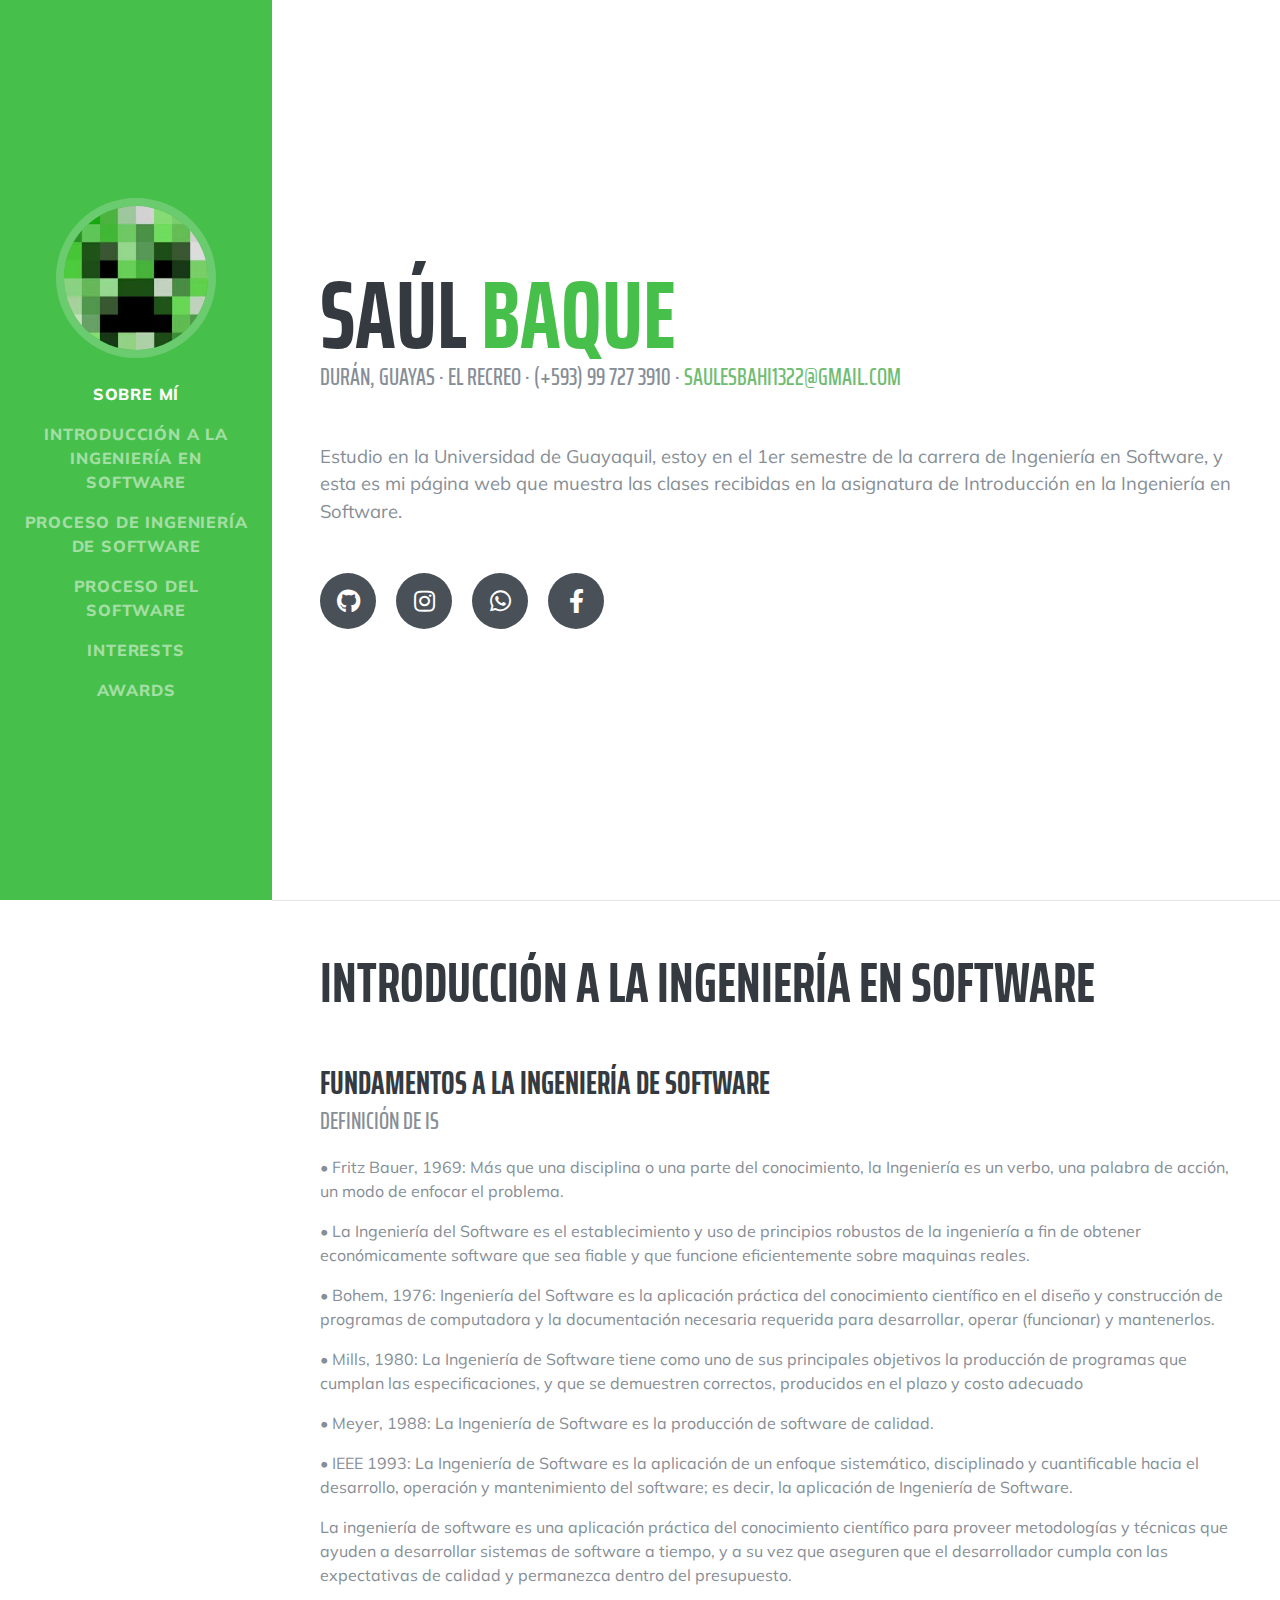
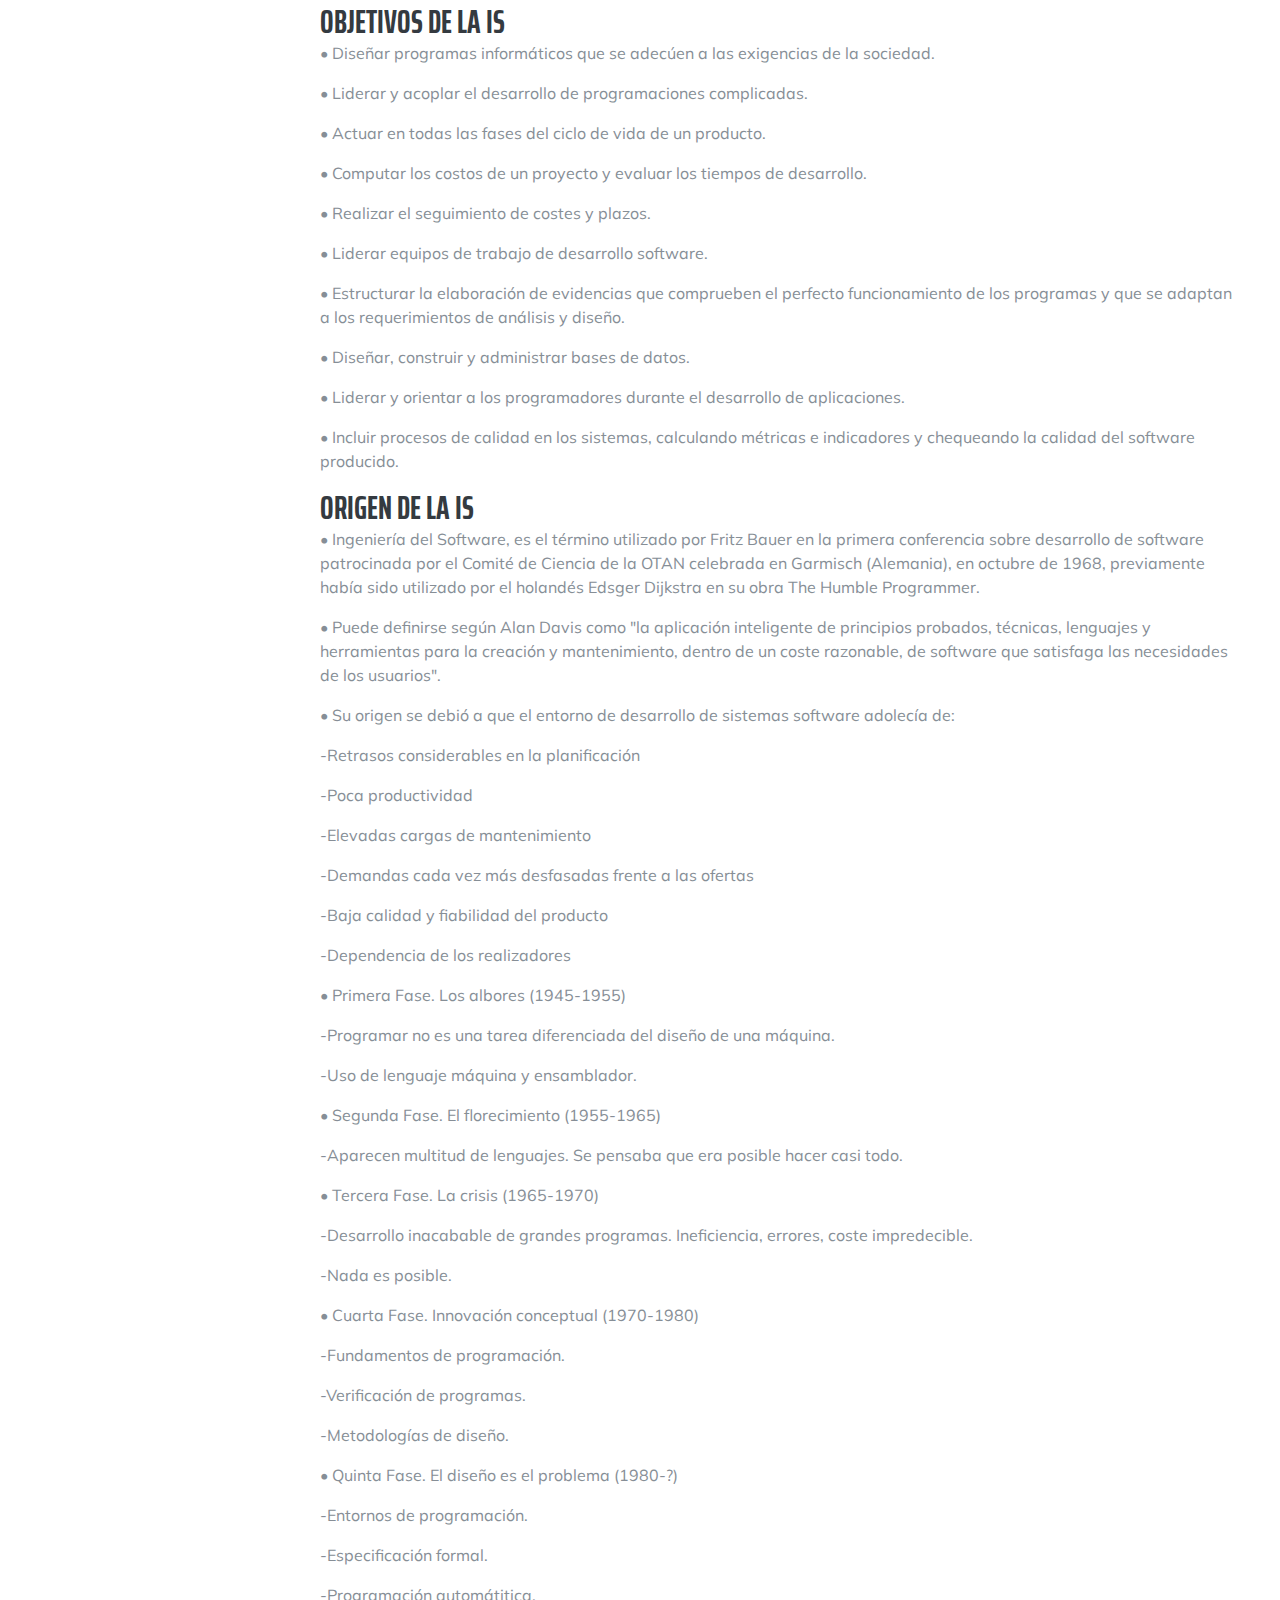
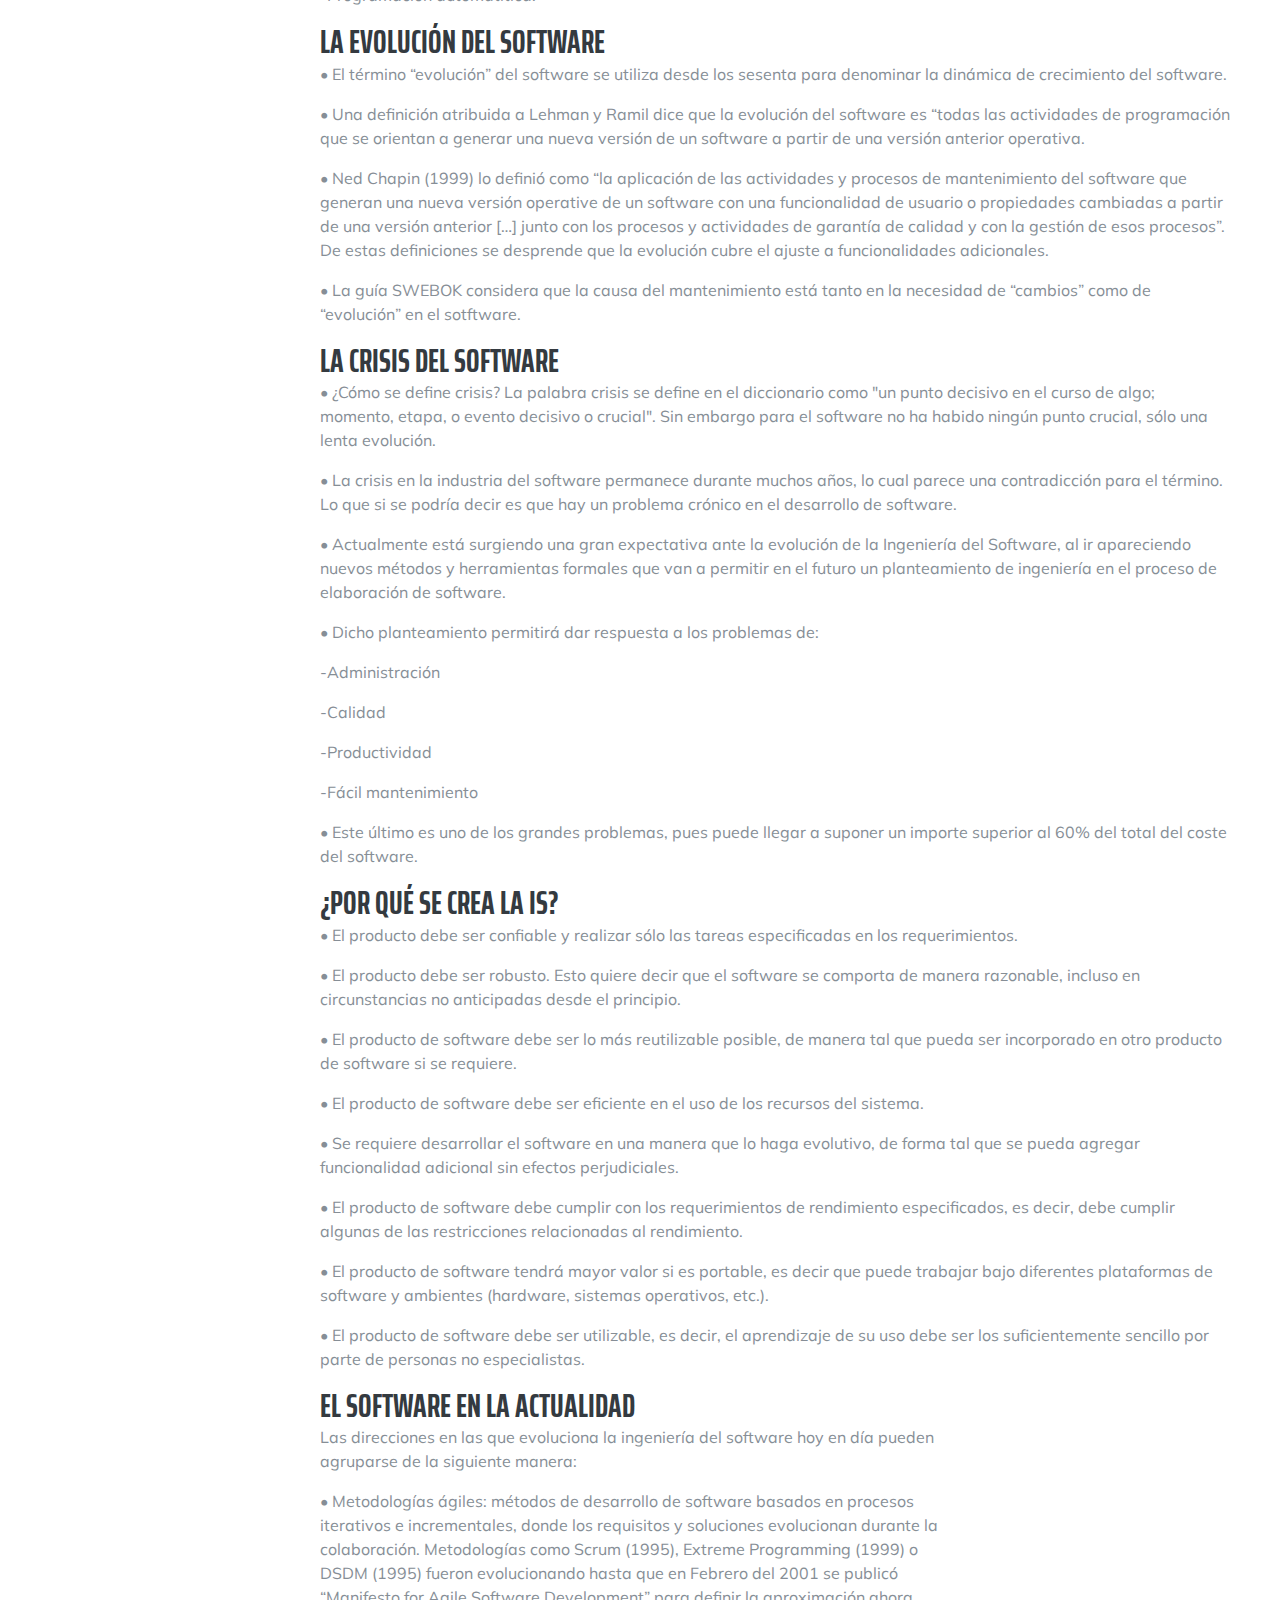
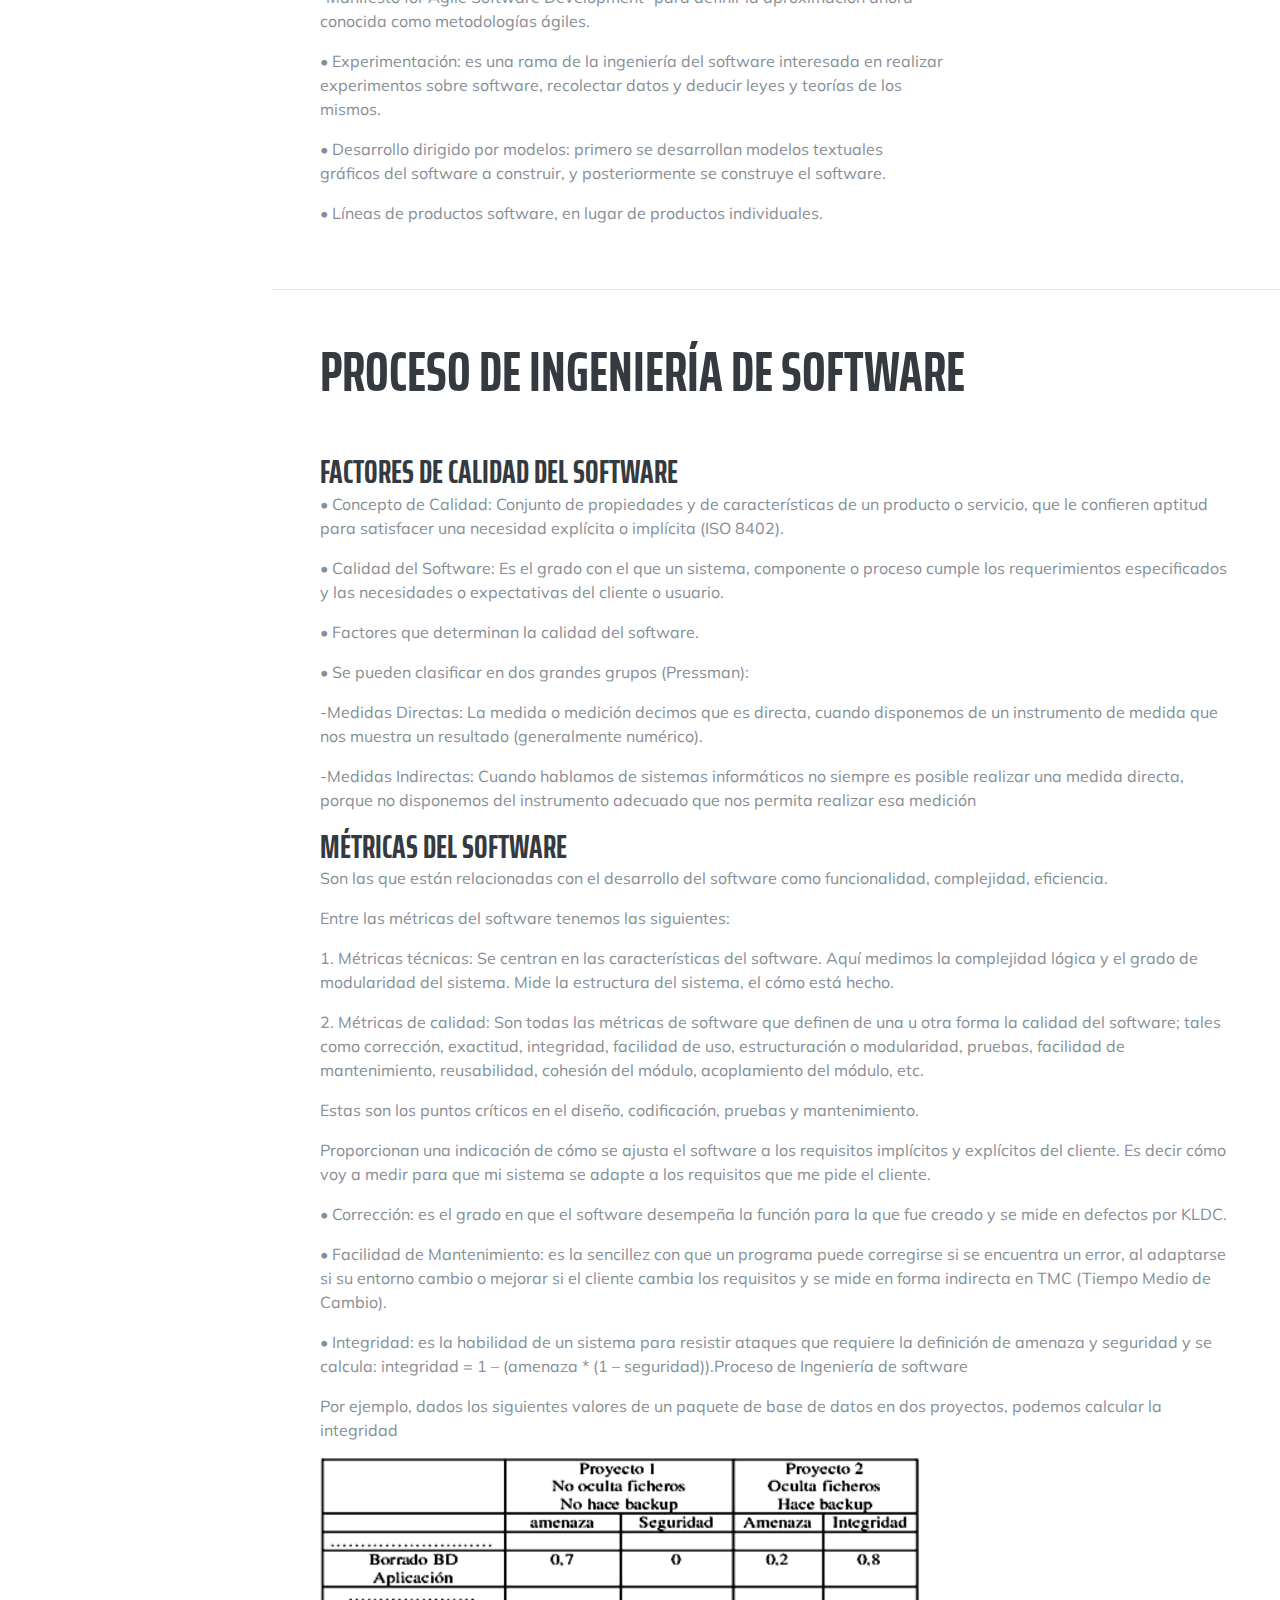
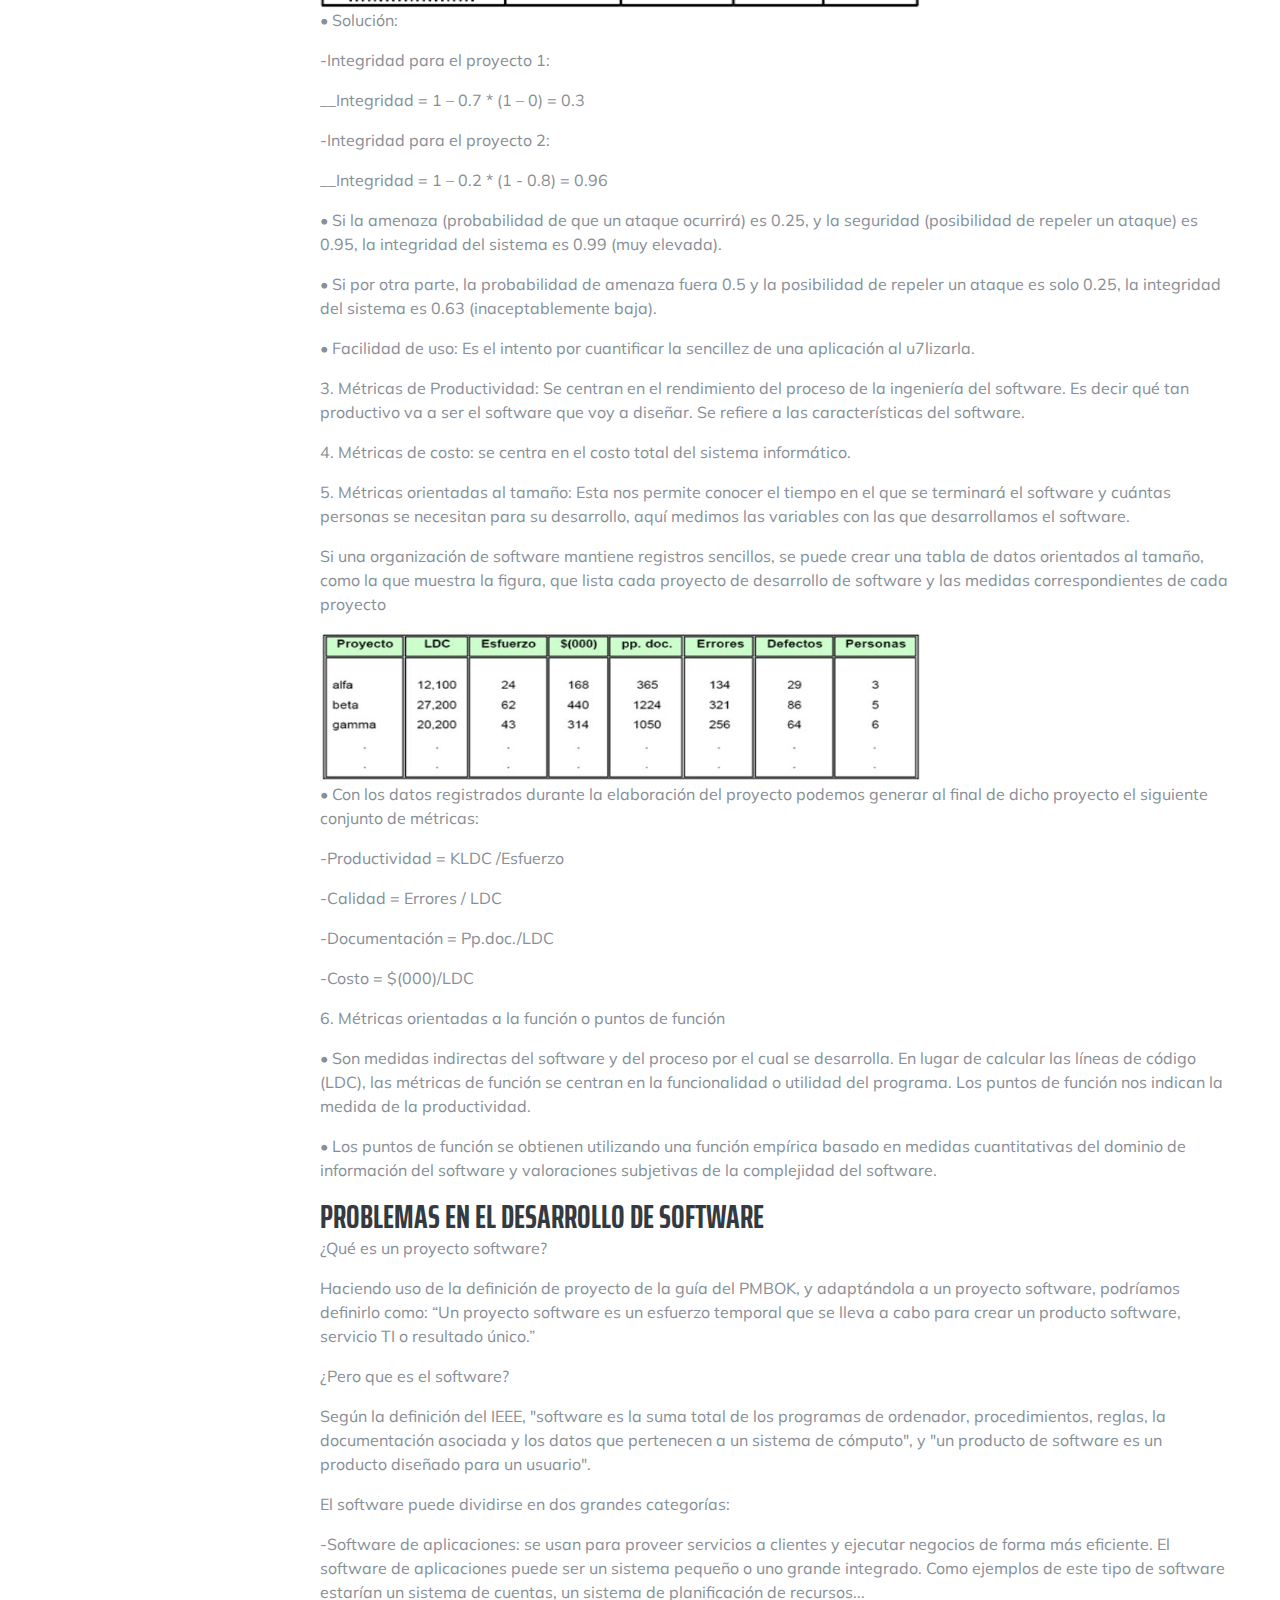
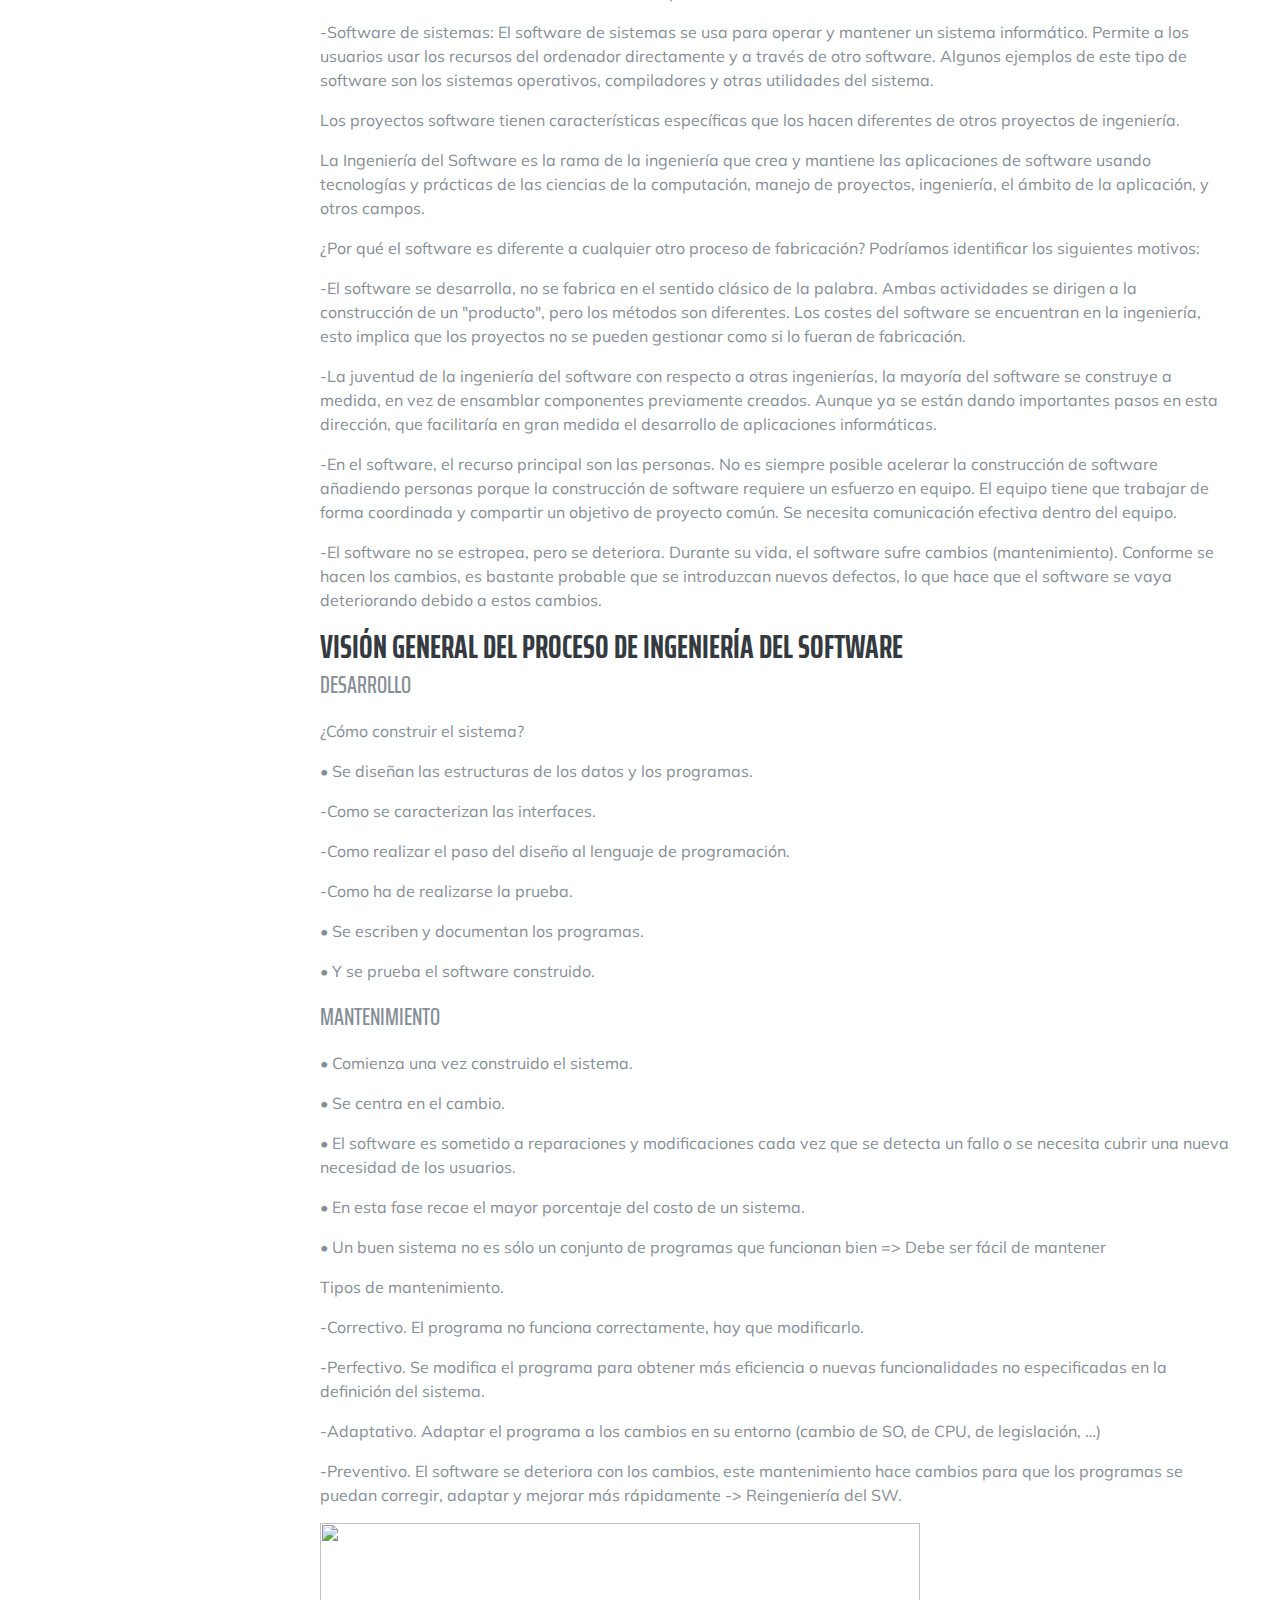
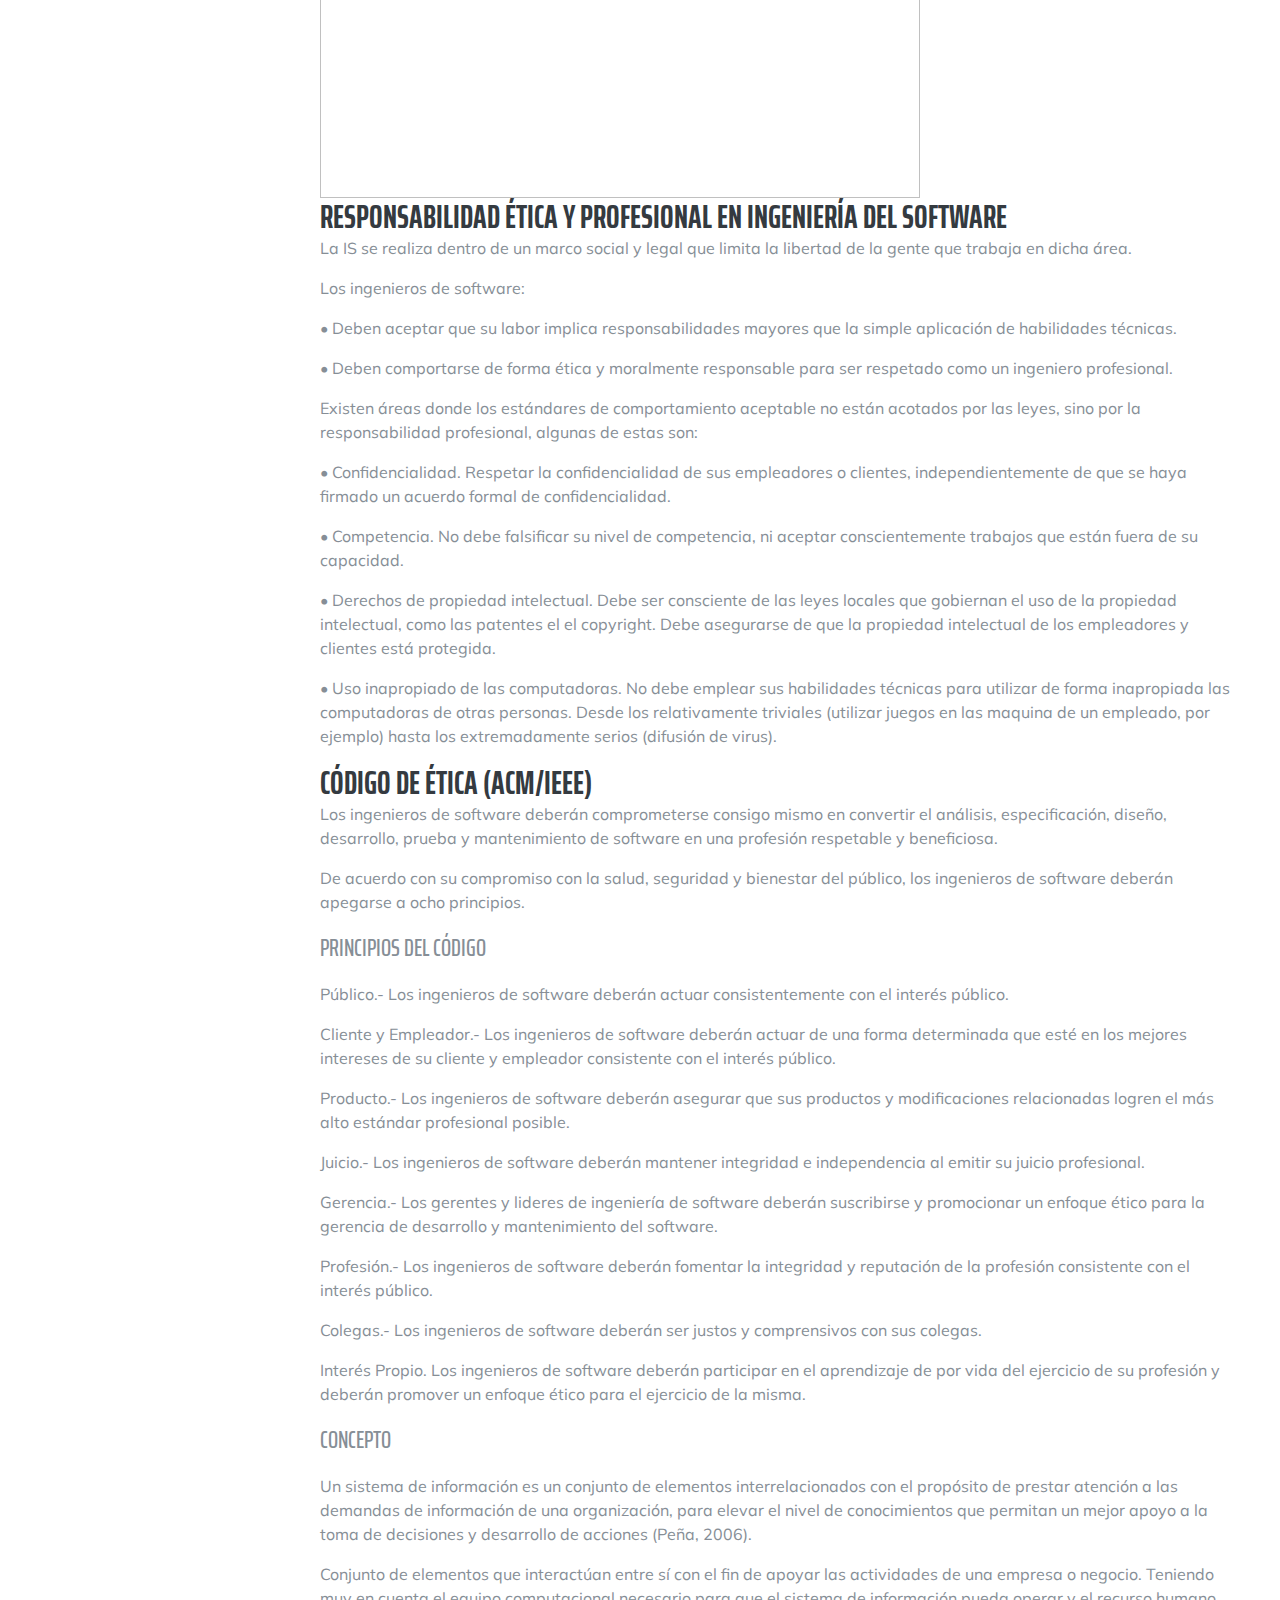
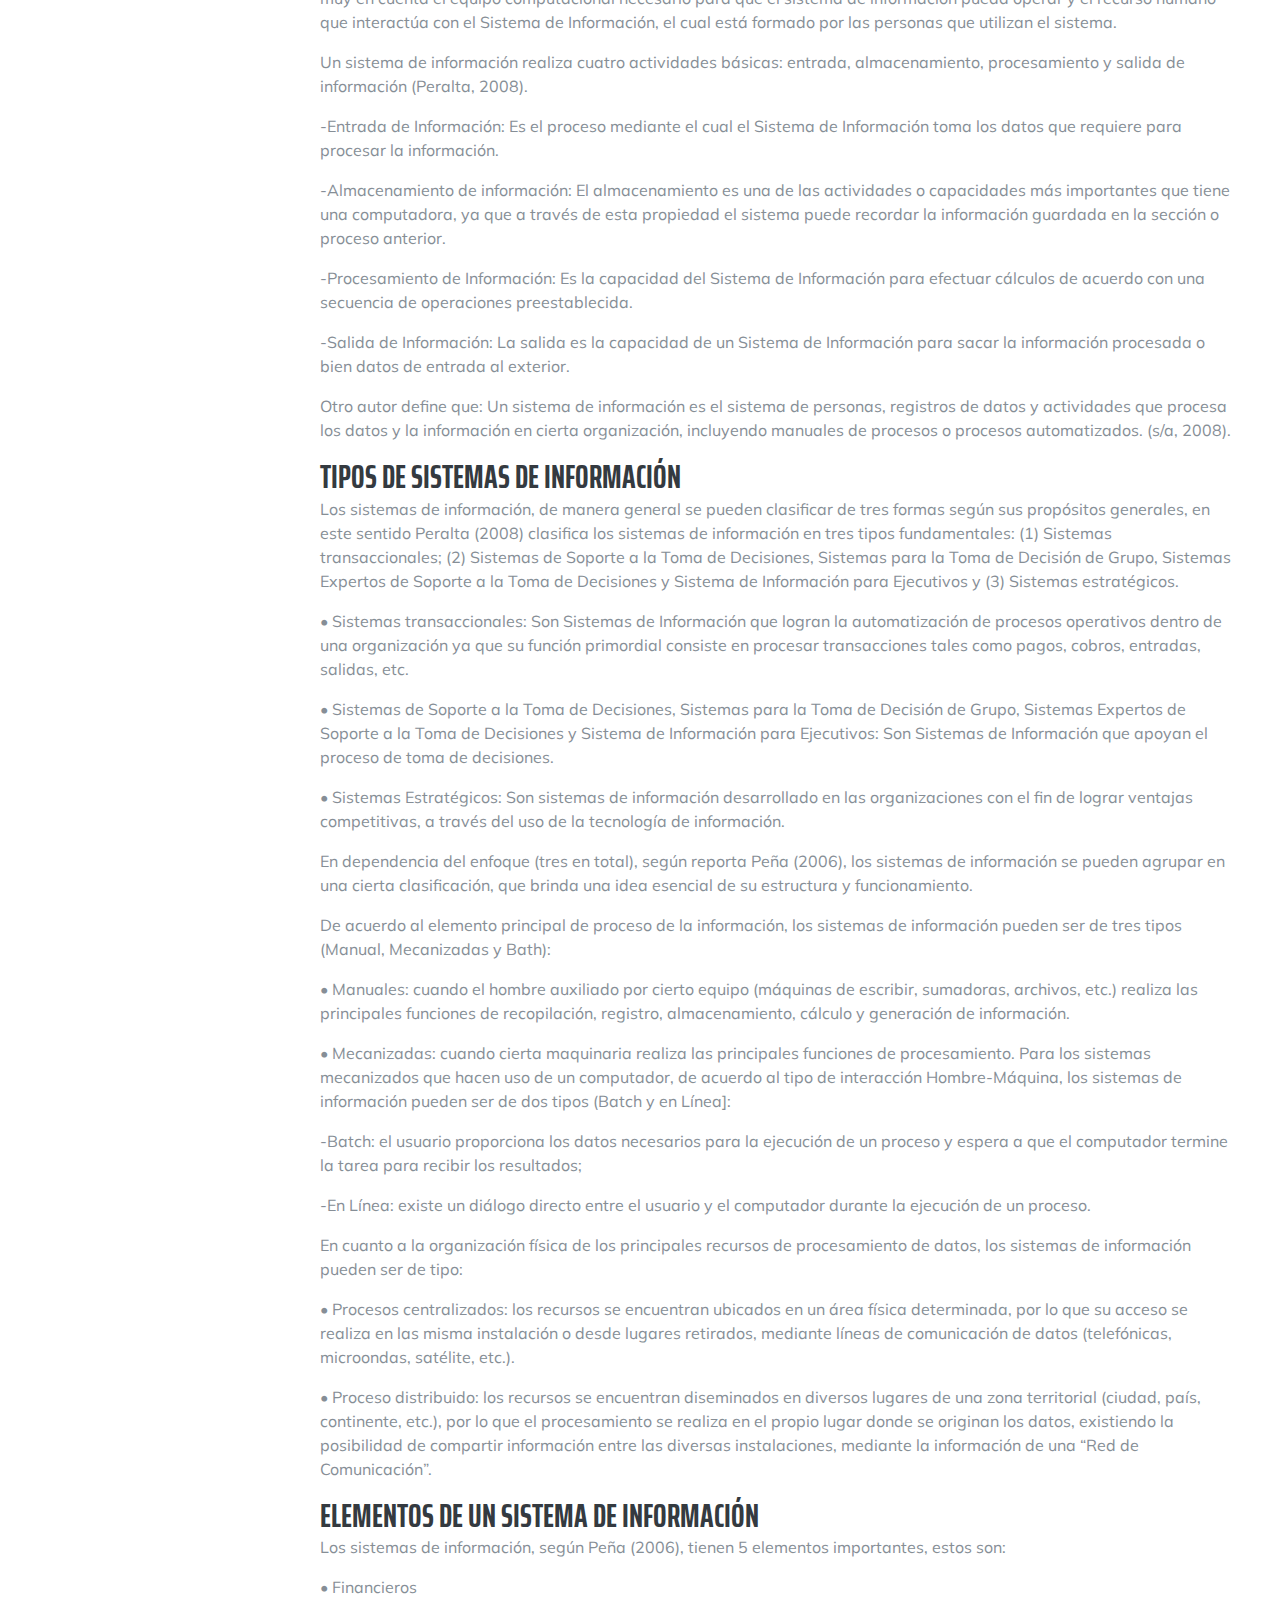
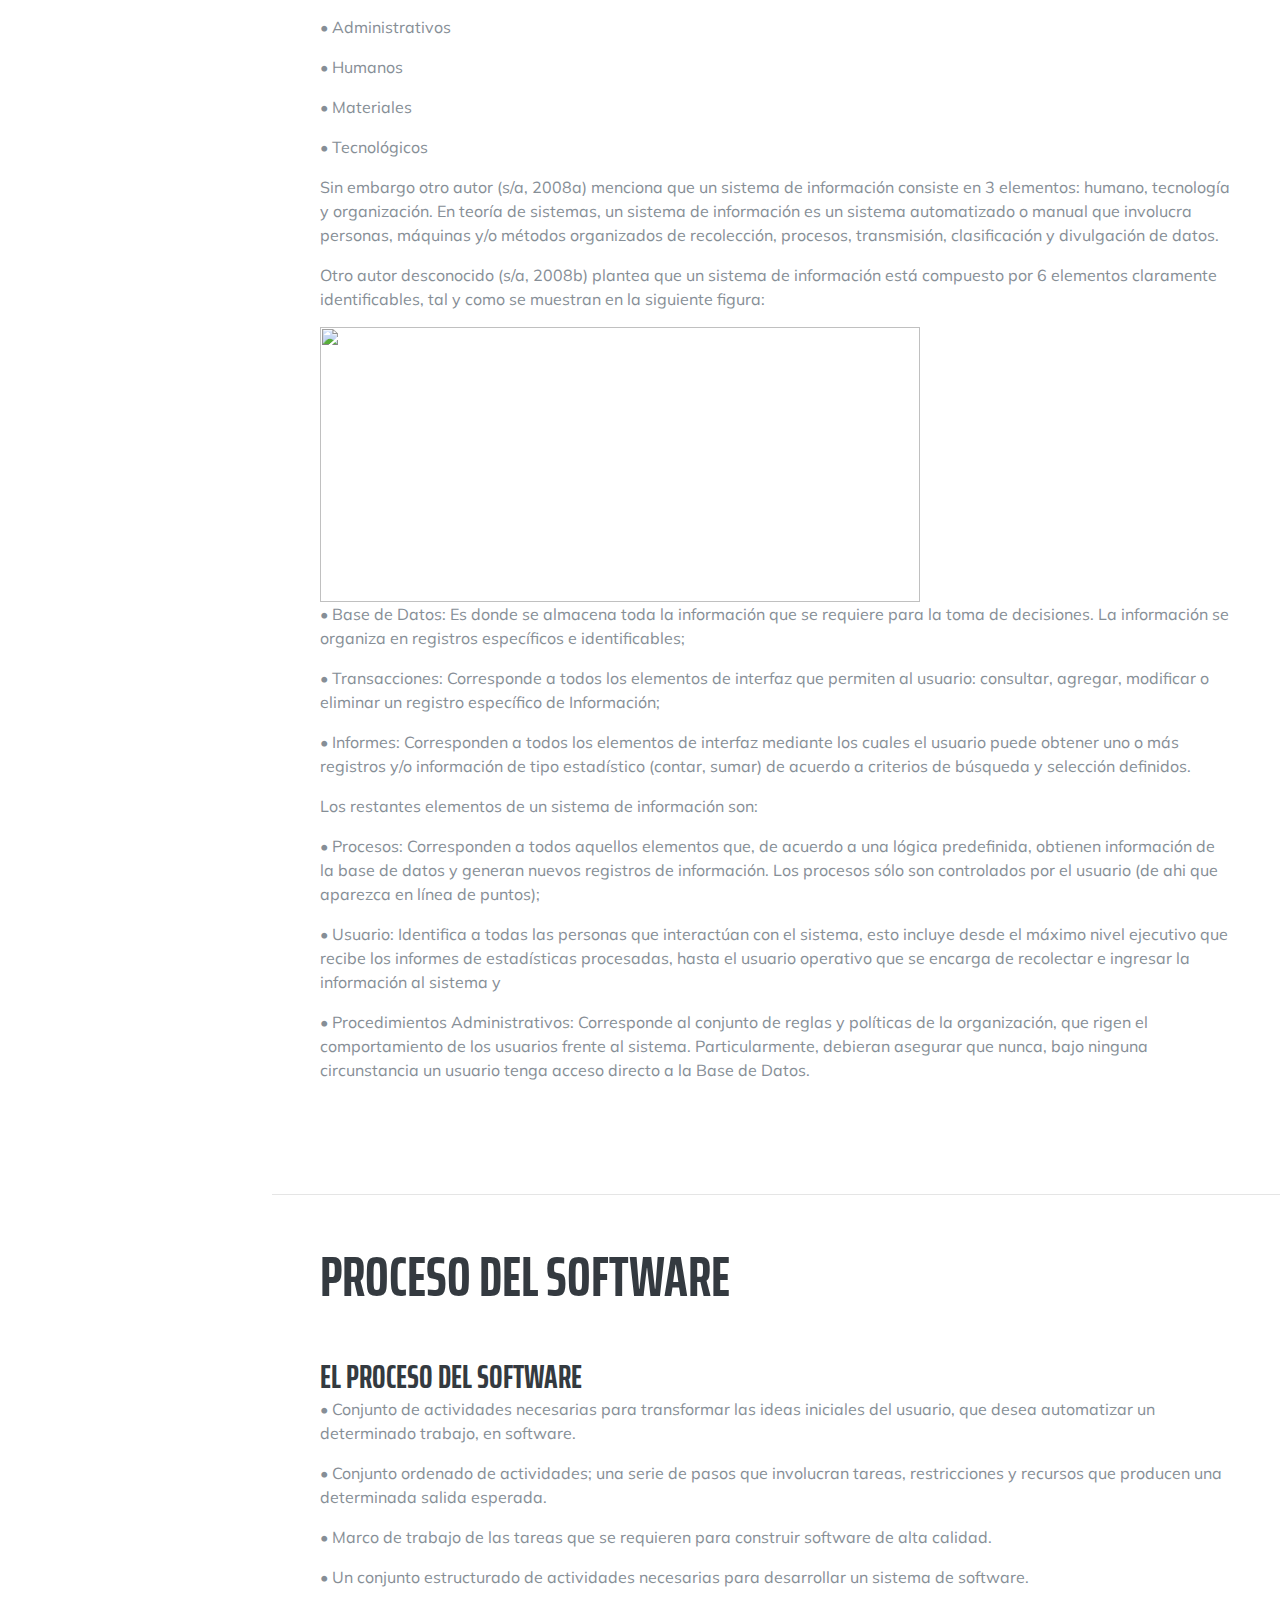
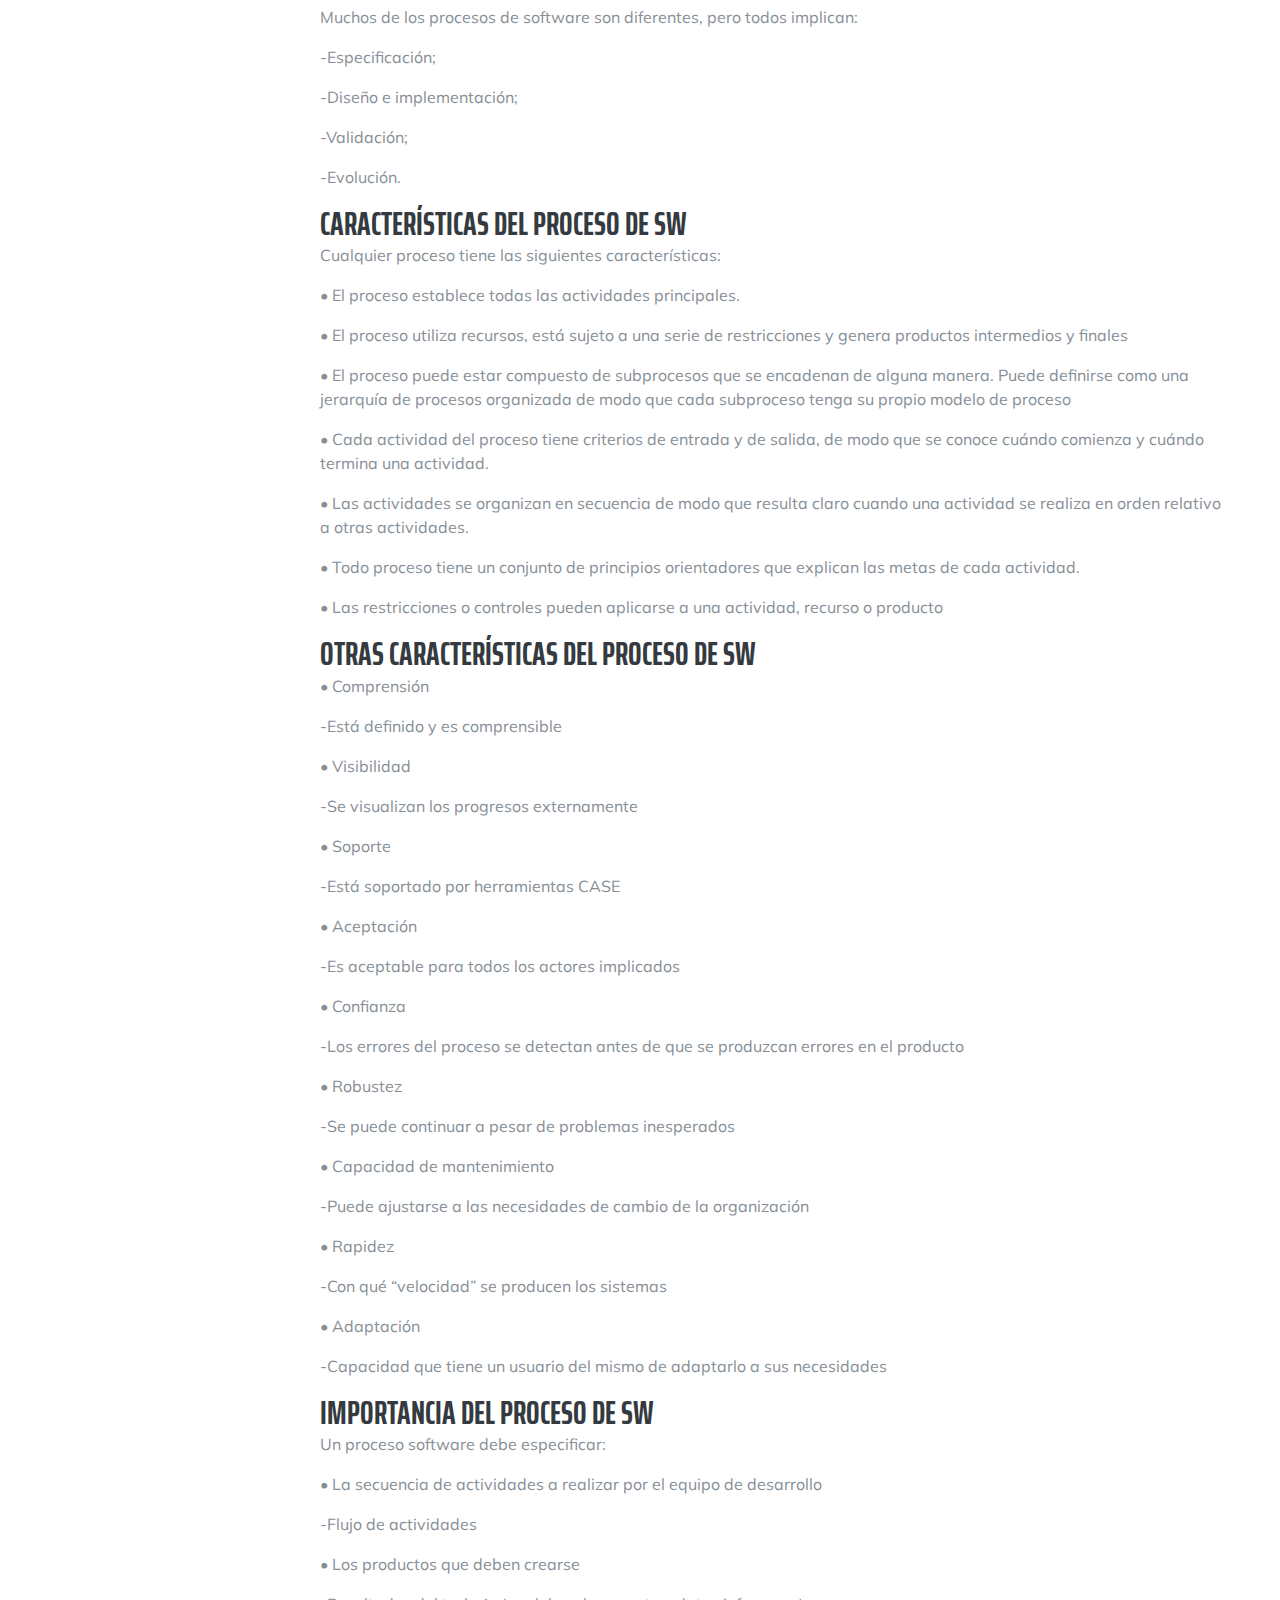
==== index.html @ 63fdac02 "Update index.html" ====
<!DOCTYPE html>
<html lang="en">

<head>

  <meta charset="utf-8">
  <meta name="viewport" content="width=device-width, initial-scale=1, shrink-to-fit=no">
  <meta name="description" content="">
  <meta name="author" content="">

  <title>Mi página :D</title>
  <link rel="icon" href="https://icon-library.net/images/minecraft-icon/minecraft-icon-29.jpg" type="image/jpg">

  <!-- Bootstrap core CSS -->
  <link href="vendor/bootstrap/css/bootstrap.min.css" rel="stylesheet">

  <!-- Custom fonts for this template -->
  <link href="https://fonts.googleapis.com/css?family=Saira+Extra+Condensed:500,700" rel="stylesheet">
  <link href="https://fonts.googleapis.com/css?family=Muli:400,400i,800,800i" rel="stylesheet">
  <link href="vendor/fontawesome-free/css/all.min.css" rel="stylesheet">

  <!-- Custom styles for this template -->
  <link href="css/resume.min.css" rel="stylesheet">

</head>

<body id="page-top">

  <nav class="navbar navbar-expand-lg navbar-dark bg-primary fixed-top" id="sideNav">
    <a class="navbar-brand js-scroll-trigger" href="#page-top">
      <span class="d-block d-lg-none">Saúl Baque Hidalgo</span>
      <span class="d-none d-lg-block">
        <img class="img-fluid img-profile rounded-circle mx-auto mb-2" src="img/profile.jpg" alt="">
      </span>
    </a>
    <button class="navbar-toggler" type="button" data-toggle="collapse" data-target="#navbarSupportedContent" aria-controls="navbarSupportedContent" aria-expanded="false" aria-label="Toggle navigation">
      <span class="navbar-toggler-icon"></span>
    </button>
    <div class="collapse navbar-collapse" id="navbarSupportedContent">
      <ul class="navbar-nav">
        <li class="nav-item">
          <a class="nav-link js-scroll-trigger" href="#about">Sobre mí</a>
        </li>
        <li class="nav-item">
          <a class="nav-link js-scroll-trigger" href="#experience">Introducción a la Ingeniería en software</a>
        </li>
        <li class="nav-item">
          <a class="nav-link js-scroll-trigger" href="#education">Proceso de Ingeniería de software</a>
        </li>
        <li class="nav-item">
          <a class="nav-link js-scroll-trigger" href="#skills">Proceso del Software</a>
        </li>
        <li class="nav-item">
          <a class="nav-link js-scroll-trigger" href="#interests">Interests</a>
        </li>
        <li class="nav-item">
          <a class="nav-link js-scroll-trigger" href="#awards">Awards</a>
        </li>
      </ul>
    </div>
  </nav>

  <div class="container-fluid p-0">

    <section class="resume-section p-3 p-lg-5 d-flex align-items-center" id="about">
      <div class="w-100">
        <h1 class="mb-0">Saúl
          <span class="text-primary">Baque</span>
        </h1>
        <div class="subheading mb-5">Durán, Guayas · El Recreo · (+593) 99 727 3910 ·
          <a href="mailto:saulesbahi1322@gmail.com">saulesbahi1322@gmail.com</a>
        </div>
        <p class="lead mb-5">Estudio en la Universidad de Guayaquil, estoy en el 1er semestre de la carrera de Ingeniería en Software, y esta es mi página web que muestra las clases recibidas en la asignatura de Introducción en la Ingeniería en Software.</p>
        <div class="social-icons">
          <a link href="https://github.com/Saul1322">
            <i class="fab fa-github"></i>
          </a>
          <a link href="https://www.instagram.com/saul_baque/">
            <i class="fab fa-instagram"></i>
          </a>
          <a link href="https://wa.me/593997273910">
            <i class="fab fa-whatsapp"></i>
          </a>
          <a link href="https://www.facebook.com/saul.1322">
            <i class="fab fa-facebook-f"></i>
          </a>
      </div>
    </section>

    <hr class="m-0">

    <section class="resume-section p-3 p-lg-5 d-flex justify-content-center" id="experience">
      <div class="w-100">
        <h2 class="mb-5">Introducción a la Ingeniería en software</h2>
          <div class="resume-content">
            <h3 class="mb-0">FUNDAMENTOS A LA INGENIERÍA DE SOFTWARE </h3>
            <div class="subheading mb-3">Definición de IS</div>
              <p>•  Fritz Bauer, 1969: Más que una disciplina o una parte del conocimiento, la Ingeniería es un verbo, una palabra de acción, un modo de enfocar el problema.<p/>
              <p>•  La Ingeniería del Software es el establecimiento y uso de principios robustos de la ingeniería a fin de obtener económicamente software que sea fiable y que funcione eficientemente sobre maquinas reales.<p/>
              <p>•  Bohem, 1976: Ingeniería del Software es la aplicación práctica del conocimiento científico en el diseño y construcción de programas de computadora y la documentación necesaria requerida para desarrollar, operar (funcionar) y mantenerlos.<p/>
              <p>•  Mills, 1980: La Ingeniería de Software tiene como uno de sus principales objetivos la producción de programas que cumplan las especificaciones, y que se demuestren correctos, producidos en el plazo y costo adecuado<p/>
              <p>•  Meyer, 1988: La Ingeniería de Software es la producción de software de calidad.<p/>
              <p>•  IEEE 1993: La Ingeniería de Software es la aplicación de un enfoque sistemático, disciplinado y cuantificable hacia el desarrollo, operación y mantenimiento del software; es decir, la aplicación de Ingeniería de Software.<p/>
              <p>La ingeniería de software es una aplicación práctica del conocimiento científico para proveer metodologías y técnicas que ayuden a desarrollar sistemas de software a tiempo, y a su vez que aseguren que el desarrollador cumpla con las expectativas de calidad y permanezca dentro del presupuesto.<p/>
          <div class="resume-item d-flex flex-column flex-md-row justify-content-between">
          <div class="resume-content">
            <h3 class="mb-0">Objetivos de la IS</h3>
              <p>•   Diseñar programas informáticos que se adecúen a las exigencias de la sociedad.</p>
              <p>•   Liderar y acoplar el desarrollo de programaciones complicadas.</p>
              <p>•   Actuar en todas las fases del ciclo de vida de un producto.</p>
              <p>•   Computar los costos de un proyecto y evaluar los tiempos de desarrollo.</p>
              <p>•   Realizar el seguimiento de costes y plazos. </p>
              <p>•   Liderar equipos de trabajo de desarrollo software.</p>
              <p>•   Estructurar la elaboración de evidencias que comprueben el perfecto funcionamiento de los programas y que se adaptan a los requerimientos de análisis y diseño.</p>
              <p>•   Diseñar, construir y administrar bases de datos.</p>
              <p>•   Liderar y orientar a los programadores durante el desarrollo de aplicaciones.</p>
              <p>•   Incluir procesos de calidad en los sistemas, calculando métricas e indicadores y chequeando la calidad del software producido.</p>
          <div class="resume-item d-flex flex-column flex-md-row justify-content-between">
          <div class="resume-content">
            <h3 class="mb-0">Origen de la IS</h3>
              <p>•   Ingeniería del Software, es el término utilizado por Fritz Bauer en la primera conferencia sobre desarrollo de software patrocinada por el Comité de Ciencia de la OTAN celebrada en Garmisch (Alemania), en octubre de 1968, previamente había sido utilizado por el holandés Edsger Dijkstra en su obra The Humble Programmer.</p>
              <p>•   Puede definirse según Alan Davis como "la aplicación inteligente de principios probados, técnicas, lenguajes y herramientas para la creación y mantenimiento, dentro de un coste razonable, de software que satisfaga las necesidades de los usuarios".</p>
              <p>•   Su origen se debió a que el entorno de desarrollo de sistemas software adolecía de: </p>
              <p> -Retrasos considerables en la planificación</p>
              <p> -Poca productividad</p>
              <p> -Elevadas cargas de mantenimiento</p>
              <p> -Demandas cada vez más desfasadas frente a las ofertas</p>
              <p> -Baja calidad y fiabilidad del producto </p>
              <p> -Dependencia de los realizadores</p>
              <p>•   Primera Fase. Los albores (1945-1955)</p>
              <p> -Programar no es una tarea diferenciada del diseño de una máquina.</p>
              <p> -Uso de lenguaje máquina y ensamblador.</p>
              <p>•   Segunda Fase. El florecimiento (1955-1965)</p>
              <p> -Aparecen multitud de lenguajes. Se pensaba que era posible hacer casi todo.</p>
              <p>•   Tercera Fase. La crisis (1965-1970)</p>
              <p> -Desarrollo inacabable de grandes programas. Ineficiencia, errores, coste impredecible.</p>
              <p> -Nada es posible.</p>
              <p>•   Cuarta Fase. Innovación conceptual (1970-1980)</p>
              <p> -Fundamentos de programación.</p>
              <p> -Verificación de programas.</p>
              <p> -Metodologías de diseño.</p>
              <p>•   Quinta Fase. El diseño es el problema (1980-?) </p>
              <p> -Entornos de programación.</p>
              <p> -Especificación formal.</p>
              <p> -Programación automátitica.</p>
          <div class="resume-item d-flex flex-column flex-md-row justify-content-between">
          <div class="resume-content">
            <h3 class="mb-0">La evolución del Software</h3>
              <p>•   El término “evolución” del software se utiliza desde los sesenta para denominar la dinámica de crecimiento del software.</p>
              <p>•   Una definición atribuida a Lehman y Ramil dice que la evolución del software es “todas las actividades de programación que se orientan a generar una nueva versión de un software a partir de una versión anterior operativa.</p>
              <p>•   Ned Chapin (1999) lo definió como “la aplicación de las actividades y procesos de mantenimiento del software que generan una nueva versión operative de un software con una funcionalidad de usuario o propiedades cambiadas a partir de una versión anterior […] junto con los procesos y actividades de garantía de calidad y con la gestión de esos procesos”. De estas definiciones se desprende que la evolución cubre el ajuste a funcionalidades adicionales.</p>
              <p>•   La guía SWEBOK considera que la causa del mantenimiento está tanto en la necesidad de “cambios” como de “evolución” en el sotftware.</p>
          <div class="resume-item d-flex flex-column flex-md-row justify-content-between">
          <div class="resume-content">   
            <h3 class="mb-0">La crisis del Software</h3>
              <p>•   ¿Cómo se define crisis? La palabra crisis se define en el diccionario como "un punto decisivo en el curso de algo; momento, etapa, o evento decisivo o crucial". Sin embargo para el software no ha habido ningún punto crucial, sólo una lenta evolución.
</p>
              <p>•   La crisis en la industria del software permanece durante muchos años, lo cual parece una contradicción para el término. Lo que si se podría decir es que hay un problema crónico en el desarrollo de software.</p>
              <p>•   Actualmente está surgiendo una gran expectativa ante la evolución de la Ingeniería del Software, al ir apareciendo nuevos métodos y herramientas formales que van a permitir en el futuro un planteamiento de ingeniería en el proceso de elaboración de software.</p>
              <p>•   Dicho planteamiento permitirá dar respuesta a los problemas de:</p>
              <p> -Administración</p>
              <p> -Calidad</p>
              <p> -Productividad</p>
              <p> -Fácil mantenimiento</p>
              <p>•   Este último es uno de los grandes problemas, pues puede llegar a suponer un importe superior al 60% del total del coste del software.</p>
          <div class="resume-item d-flex flex-column flex-md-row justify-content-between">
          <div class="resume-content">
            <h3 class="mb-0">¿Por qué se crea la IS?</h3>
              <p>•   El producto debe ser confiable y realizar sólo las tareas especificadas en los requerimientos.</p>
              <p>•   El producto debe ser robusto. Esto quiere decir que el software se comporta de manera razonable, incluso en circunstancias no anticipadas desde el principio.</p>
              <p>•   El producto de software debe ser lo más reutilizable posible, de manera tal que pueda ser incorporado en otro producto de software si se requiere.</p>
              <p>•   El producto de software debe ser eficiente en el uso de los recursos del sistema.</p>
              <p>•   Se requiere desarrollar el software en una manera que lo haga evolutivo, de forma tal que se pueda agregar funcionalidad adicional sin efectos perjudiciales.</p>
              <p>•   El producto de software debe cumplir con los requerimientos de rendimiento especificados, es decir, debe cumplir algunas de las restricciones relacionadas al rendimiento.</p>
              <p>•   El producto de software tendrá mayor valor si es portable, es decir que puede trabajar bajo diferentes plataformas de software y ambientes (hardware, sistemas operativos, etc.).</p>
              <p>•   El producto de software debe ser utilizable, es decir, el aprendizaje de su uso debe ser los suficientemente sencillo por parte de personas no especialistas.</p>
          <div class="resume-item d-flex flex-column flex-md-row justify-content-between">
          <div class="resume-content">
            <h3 class="mb-0">El software en la actualidad</h3>
              <p>Las direcciones en las que evoluciona la ingeniería del software hoy en día pueden agruparse de la siguiente manera:</p>
              <p>•   Metodologías ágiles: métodos de desarrollo de software basados en procesos iterativos e incrementales, donde los requisitos y soluciones evolucionan durante la colaboración. Metodologías como Scrum (1995), Extreme Programming (1999) o DSDM (1995) fueron evolucionando hasta que en Febrero del 2001 se publicó “Manifesto for Agile Software Development” para definir la aproximación ahora conocida como metodologías ágiles.</p>
              <p>•  Experimentación: es una rama de la ingeniería del software interesada en realizar experimentos sobre software, recolectar datos y deducir leyes y teorías de los mismos.</p>
              <p>•  Desarrollo dirigido por modelos: primero se desarrollan modelos textuales gráficos del software a construir, y posteriormente se construye el software.</p>
              <p>•  Líneas  de productos software,  en lugar de productos individuales.</p>
            </div>
            <div class="resume-date text-md-right">
          </div>
        </div>
    </section>

    <hr class="m-0">

    <section class="resume-section p-3 p-lg-5 d-flex align-items-center" id="education">
      <div class="w-100">
        <h2 class="mb-5">Proceso de Ingeniería de software</h2>

          <div class="resume-item d-flex flex-column flex-md-row justify-content-between mb-5">
          <div class="resume-content">
            <h3 class="mb-0">Factores de calidad del software</h3>
              <p>•  Concepto de Calidad: Conjunto de propiedades y de características de un producto o servicio, que le confieren aptitud para satisfacer una necesidad explícita o implícita (ISO 8402).</p>
              <p>•  Calidad del Software: Es el grado con el que un sistema, componente o proceso cumple los requerimientos especificados y las necesidades o expectativas del cliente o usuario.</p>
              <p>•  Factores que determinan la calidad del software.</p>
              <p>•  Se pueden clasificar en dos grandes grupos (Pressman):</p>
              <p>-Medidas Directas: La medida o medición decimos que es directa, cuando disponemos de un instrumento de medida que nos muestra un resultado (generalmente numérico).</p>
              <p>-Medidas Indirectas: Cuando hablamos de sistemas informáticos no siempre es posible realizar una medida directa, porque no disponemos del instrumento adecuado que nos permita realizar esa medición</p>
            <h3 class="mb-0">Métricas del Software</h3>
              <p>Son las que están relacionadas con el desarrollo del software como funcionalidad, complejidad, eficiencia.</p>
              <p>Entre las métricas del software tenemos las siguientes:</p>
              <p>1. Métricas técnicas: Se centran en las características del software. Aquí medimos la complejidad lógica y el grado de modularidad del sistema. Mide la estructura del sistema, el cómo está hecho.</p>
              <p>2. Métricas de calidad: Son todas las métricas de software que definen de una u otra forma la calidad del software; tales como corrección, exactitud, integridad, facilidad de uso, estructuración o modularidad, pruebas, facilidad de mantenimiento, reusabilidad, cohesión del módulo, acoplamiento del módulo, etc.</p>
              <p>Estas son los puntos críticos en el diseño, codificación, pruebas y mantenimiento.</p>
              <p>Proporcionan una indicación de cómo se ajusta el software a los requisitos implícitos y explícitos del cliente. Es decir cómo voy a medir para que mi sistema se adapte a los requisitos que me pide el cliente.</p>
              <p>•  Corrección: es el grado en que el software desempeña la función para la que fue creado y se mide en defectos por KLDC.</p>
              <p>•  Facilidad de Mantenimiento: es la sencillez con que un programa puede corregirse si se encuentra un error, al adaptarse si su entorno cambio o mejorar si el cliente cambia los requisitos y se mide en forma indirecta en TMC (Tiempo Medio de Cambio).</p>
              <p>•  Integridad: es la habilidad de un sistema para resistir ataques que requiere la definición de amenaza y seguridad y se calcula: integridad = 1 – (amenaza * (1 – seguridad)).Proceso de Ingeniería de software</p>
              <p>Por ejemplo, dados los siguientes valores de un paquete de base de datos en dos proyectos, podemos calcular la integridad</p>
              <img src="img/Captura.jpg" width="600" height="150">
              <p>•  Solución:</p>
              <p>-Integridad para el proyecto 1:</p>
              <p>__Integridad = 1 – 0.7 * (1 – 0) = 0.3</p>
              <p>-Integridad para el proyecto 2:</p>
              <p>__Integridad = 1 – 0.2 * (1 - 0.8) = 0.96</p>
              <p>•  Si la amenaza (probabilidad de que un ataque ocurrirá) es 0.25, y la seguridad (posibilidad de repeler un ataque) es 0.95, la integridad del sistema es 0.99 (muy elevada).</p>
              <p>•  Si por otra parte, la probabilidad de amenaza fuera 0.5 y la posibilidad de repeler un ataque es solo 0.25, la integridad del sistema es 0.63 (inaceptablemente baja).</p>
              <p>•  Facilidad de uso: Es el intento por cuantificar la sencillez de una aplicación al u7lizarla.</p>
              <p>3. Métricas de Productividad: Se centran en el rendimiento del proceso de la ingeniería del software. Es decir qué tan productivo va a ser el software que voy a diseñar. Se refiere a las características del software.</p>
              <p>4. Métricas de costo: se centra en el costo total del sistema informático.</p>
              <p>5. Métricas orientadas al tamaño: Esta nos permite conocer el tiempo en el que se terminará el software y cuántas personas se necesitan para su desarrollo, aquí medimos las variables con las que desarrollamos el software.</p>
              <p>Si una organización de software mantiene registros sencillos, se puede crear una tabla de datos orientados al tamaño, como la que muestra la figura, que lista cada proyecto de desarrollo de software y las medidas correspondientes de cada proyecto</p>
              <img src="img/Captura2.jpg" width="600" height="150">
              <p>•  Con los datos registrados durante la elaboración del proyecto podemos generar al final de dicho proyecto el siguiente conjunto de métricas:</p>
              <p>-Productividad = KLDC /Esfuerzo </p>
              <p>-Calidad = Errores / LDC </p>
              <p>-Documentación = Pp.doc./LDC </p>
              <p>-Costo = $(000)/LDC</p>
              <p>6. Métricas orientadas a la función o puntos de función</p>
              <p>•  Son medidas indirectas del software y del proceso por el cual se desarrolla. En lugar de calcular las líneas de código (LDC), las métricas de función se centran en la funcionalidad o utilidad del programa. Los puntos de función nos indican la medida de la productividad.</p>
              <p>•  Los puntos de función se obtienen utilizando una función empírica basado en medidas cuantitativas del dominio de información del software y valoraciones subjetivas de la complejidad del software.</p>
            <h3 class="mb-0">Problemas en el desarrollo de software </h3>
              <p>¿Qué es un proyecto software? </p>
              <p>Haciendo uso de la definición de proyecto de la guía del PMBOK, y adaptándola a un proyecto software, podríamos definirlo como: “Un proyecto software es un esfuerzo temporal que se lleva a cabo para crear un producto software, servicio TI o resultado único.”</p>
              <p>¿Pero que es el software? </p>
              <p>Según la definición del IEEE, "software es la suma total de los programas de ordenador, procedimientos, reglas, la documentación asociada y los datos que pertenecen a un sistema de cómputo", y "un producto de software es un producto diseñado para un usuario".</p>
              <p>El software puede dividirse en dos grandes categorías:</p>
              <p>-Software de aplicaciones: se usan para proveer servicios a clientes y ejecutar negocios de forma más eficiente. El software de aplicaciones puede ser un sistema pequeño o uno grande integrado. Como ejemplos de este tipo de software estarían un sistema de cuentas, un sistema de planificación de recursos...</p>
              <p>-Software de sistemas: El software de sistemas se usa para operar y mantener un sistema informático. Permite a los usuarios usar los recursos del ordenador directamente y a través de otro software. Algunos ejemplos de este tipo de software son los sistemas operativos, compiladores y otras utilidades del sistema.</p>
              <p>Los proyectos software tienen características específicas que los hacen diferentes de otros proyectos de ingeniería.</p>
              <p>La Ingeniería del Software es la rama de la ingeniería que crea y mantiene las aplicaciones de software usando tecnologías y prácticas de las ciencias de la computación, manejo de proyectos, ingeniería, el ámbito de la aplicación, y otros campos.</p>
              <p>¿Por qué el software es diferente a cualquier otro proceso de fabricación? Podríamos identificar los siguientes motivos:</p>
              <p>-El software se desarrolla, no se fabrica en el sentido clásico de la palabra. Ambas actividades se dirigen a la construcción de un "producto", pero los métodos son diferentes. Los costes del software se encuentran en la ingeniería, esto implica que los proyectos no se pueden gestionar como si lo fueran de fabricación.</p>
              <p>-La juventud de la ingeniería del software con respecto a otras ingenierías, la mayoría del software se construye a medida, en vez de ensamblar componentes previamente creados. Aunque ya se están dando importantes pasos en esta dirección, que facilitaría en gran medida el desarrollo de aplicaciones informáticas.</p>
              <p>-En el software, el recurso principal son las personas. No es siempre posible acelerar la construcción de software añadiendo personas porque la construcción de software requiere un esfuerzo en equipo. El equipo tiene que trabajar de forma coordinada y compartir un objetivo de proyecto común. Se necesita comunicación efectiva dentro del equipo. </p>
              <p>-El software no se estropea, pero se deteriora. Durante su vida, el software sufre cambios (mantenimiento). Conforme se hacen los cambios, es bastante probable que se introduzcan nuevos defectos, lo que hace que el software se vaya deteriorando debido a estos cambios.</p>
            <h3 class="mb-0">Visión general del proceso de ingeniería del software </h3>
            <div class="subheading mb-3">Desarrollo</div>
              <p>¿Cómo construir el sistema?</p>
              <p>•  Se diseñan las estructuras de los datos y los programas.</p>
              <p>-Como se caracterizan las interfaces.</p>
              <p>-Como realizar el paso del diseño al lenguaje de programación.</p>
              <p>-Como ha de realizarse la prueba. </p>
              <p>•  Se escriben y documentan los programas.</p>
              <p>•  Y se prueba el software construido.</p>
            <div class="subheading mb-3">Mantenimiento</div>
              <p>•  Comienza una vez construido el sistema.</p>
              <p>•  Se centra en el cambio.</p>
              <p>•  El software es sometido a reparaciones y modificaciones cada vez que se detecta un fallo o se necesita cubrir una nueva necesidad de los usuarios.</p>
              <p>•  En esta fase recae el mayor porcentaje del costo de un sistema.</p>
              <p>•  Un buen sistema no es sólo un conjunto de programas que funcionan bien => Debe ser fácil de mantener</p>
              <p>Tipos de mantenimiento.</p>
              <p>-Correctivo. El programa no funciona correctamente, hay que modificarlo.</p>
              <p>-Perfectivo. Se modifica el programa para obtener más eficiencia o nuevas funcionalidades no especificadas en la definición del sistema.</p>
              <p>-Adaptativo. Adaptar el programa a los cambios en su entorno (cambio de SO, de CPU, de legislación, …)</p>
              <p>-Preventivo. El software se deteriora con los cambios, este mantenimiento hace cambios para que los programas se puedan corregir, adaptar y mejorar más rápidamente -> Reingeniería del SW.</p>
              <img src="img/Captura3.jpg" width="600" height="275">
            <h3 class="mb-0">Responsabilidad ética y profesional en ingeniería del software</h3>
              <p>La IS se realiza dentro de un marco social y legal que limita la libertad de la gente que trabaja en dicha área.</p>
              <p>Los ingenieros de software: </p>
              <p>•  Deben aceptar que su labor implica responsabilidades mayores que la simple aplicación de habilidades técnicas.</p>
              <p>•  Deben comportarse de forma ética y moralmente responsable para ser respetado como un ingeniero profesional.</p>
              <p>Existen áreas donde los estándares de comportamiento aceptable no están acotados por las leyes, sino por la responsabilidad profesional, algunas de estas son:</p>
              <p>•  Confidencialidad. Respetar la confidencialidad de sus empleadores o clientes, independientemente de que se haya firmado un acuerdo formal de confidencialidad.</p>
              <p>•  Competencia. No debe falsificar su nivel de competencia, ni aceptar conscientemente trabajos que están fuera de su capacidad.</p>
              <p>•  Derechos de propiedad intelectual. Debe ser consciente de las leyes locales que gobiernan el uso de la propiedad intelectual, como las patentes el el copyright. Debe asegurarse de que la propiedad intelectual de los empleadores y clientes está protegida.</p>
              <p>•  Uso inapropiado de las computadoras. No debe emplear sus habilidades técnicas para utilizar de forma inapropiada las computadoras de otras personas. Desde los relativamente triviales (utilizar juegos en las maquina de un empleado, por ejemplo) hasta los extremadamente serios (difusión de virus).</p>
            <h3 class="mb-0">Código de ética (ACM/IEEE) </h3>
              <p>Los ingenieros de software deberán comprometerse consigo mismo en convertir el análisis, especificación, diseño, desarrollo, prueba y mantenimiento de software en una profesión respetable y beneficiosa. </p>
              <p>De acuerdo con su compromiso con la salud, seguridad y bienestar del público, los ingenieros de software deberán apegarse a ocho principios.</p>
            <div class="subheading mb-3">Principios del código</div>
              <p>Público.- Los ingenieros de software deberán actuar consistentemente con el interés público.</p>
              <p>Cliente y Empleador.- Los ingenieros de software deberán actuar de una forma determinada que esté en los mejores intereses de su cliente y empleador consistente con el interés público.</p>
              <p>Producto.- Los ingenieros de software deberán asegurar que sus productos y modificaciones relacionadas logren el más alto estándar profesional posible.</p>
              <p>Juicio.- Los ingenieros de software deberán mantener integridad e independencia al emitir su juicio profesional.</p>
              <p>Gerencia.- Los gerentes y lideres de ingeniería de software deberán suscribirse y promocionar un enfoque ético para la gerencia de desarrollo y mantenimiento del software.</p>
              <p>Profesión.- Los ingenieros de software deberán fomentar la integridad y reputación de la profesión consistente con el interés público.</p>
              <p>Colegas.- Los ingenieros de software deberán ser justos y comprensivos con sus colegas.</p>
              <p>Interés Propio. Los ingenieros de software deberán participar en el aprendizaje de por vida del ejercicio de su profesión y deberán promover un enfoque ético para el ejercicio de la misma.</p>
            <div class="subheading mb-3">Concepto</div>
              <p>Un sistema de información es un conjunto de elementos interrelacionados con el propósito de prestar atención a las demandas de información de una organización, para elevar el nivel de conocimientos que permitan un mejor apoyo a la toma de decisiones y desarrollo de acciones (Peña, 2006).</p>
              <p>Conjunto de elementos que interactúan entre sí con el fin de apoyar las actividades de una empresa o negocio. Teniendo muy en cuenta el equipo computacional necesario para que el sistema de información pueda operar y el recurso humano que interactúa con el Sistema de Información, el cual está formado por las personas que utilizan el sistema.</p>
              <p>Un sistema de información realiza cuatro actividades básicas: entrada, almacenamiento, procesamiento y salida de información (Peralta, 2008).</p>
              <p>-Entrada de Información: Es el proceso mediante el cual el Sistema de Información toma los datos que requiere para procesar la información.</p>
              <p>-Almacenamiento de información: El almacenamiento es una de las actividades o capacidades más importantes que tiene una computadora, ya que a través de esta propiedad el sistema puede recordar la información guardada en la sección o proceso anterior.</p>
              <p>-Procesamiento de Información: Es la capacidad del Sistema de Información para efectuar cálculos de acuerdo con una secuencia de operaciones preestablecida. </p>
              <p>-Salida de Información: La salida es la capacidad de un Sistema de Información para sacar la información procesada o bien datos de entrada al exterior. </p>
              <p>Otro autor define que: Un sistema de información es el sistema de personas, registros de datos y actividades que procesa los datos y la información en cierta organización, incluyendo manuales de procesos o procesos automatizados. (s/a, 2008).</p>
            <h3 class="mb-0">Tipos de sistemas de información</h3>
              <p>Los sistemas de información, de manera general se pueden clasificar de tres formas según sus propósitos generales, en este sentido Peralta (2008) clasifica los sistemas de información en tres tipos fundamentales: (1) Sistemas transaccionales; (2) Sistemas de Soporte a la Toma de Decisiones, Sistemas para la Toma de Decisión de Grupo, Sistemas Expertos de Soporte a la Toma de Decisiones y Sistema de Información para Ejecutivos y (3) Sistemas estratégicos.</p>
              <p>•  Sistemas transaccionales: Son Sistemas de Información que logran la automatización de procesos operativos dentro de una organización ya que su función primordial consiste en procesar transacciones tales como pagos, cobros, entradas, salidas, etc.</p>
              <p>•  Sistemas de Soporte a la Toma de Decisiones, Sistemas para la Toma de Decisión de Grupo, Sistemas Expertos de Soporte a la Toma de Decisiones y Sistema de Información para Ejecutivos: Son Sistemas de Información que apoyan el proceso de toma de decisiones.</p>
              <p>•  Sistemas Estratégicos: Son sistemas de información desarrollado en las organizaciones con el fin de lograr ventajas competitivas, a través del uso de la tecnología de información.</p>
              <p>En dependencia del enfoque (tres en total), según reporta Peña (2006), los sistemas de información se pueden agrupar en una cierta clasificación, que brinda una idea esencial de su estructura y funcionamiento.</p>
              <p>De acuerdo al elemento principal de proceso de la información, los sistemas de información pueden ser de tres tipos (Manual, Mecanizadas y Bath):</p>
              <p>•  Manuales: cuando el hombre auxiliado por cierto equipo (máquinas de escribir, sumadoras, archivos, etc.) realiza las principales funciones de recopilación, registro, almacenamiento, cálculo y generación de información.</p>
              <p>•  Mecanizadas: cuando cierta maquinaria realiza las principales funciones de procesamiento. Para los sistemas mecanizados que hacen uso de un computador, de acuerdo al tipo de interacción Hombre-Máquina, los sistemas de información pueden ser de dos tipos (Batch y en Línea]: </p>
              <p>-Batch: el usuario proporciona los datos necesarios para la ejecución de un proceso y espera a que el computador termine la tarea para recibir los resultados; </p>
              <p>-En Línea: existe un diálogo directo entre el usuario y el computador durante la ejecución de un proceso.</p>
              <p>En cuanto a la organización física de los principales recursos de procesamiento de datos, los sistemas de información pueden ser de tipo:</p>
              <p>•  Procesos centralizados: los recursos se encuentran ubicados en un área física determinada, por lo que su acceso se realiza en las misma instalación o desde lugares retirados, mediante líneas de comunicación de datos (telefónicas, microondas, satélite, etc.).</p>
              <p>•  Proceso distribuido: los recursos se encuentran diseminados en diversos lugares de una zona territorial (ciudad, país, continente, etc.), por lo que el procesamiento se realiza en el propio lugar donde se originan los datos, existiendo la posibilidad de compartir información entre las diversas instalaciones, mediante la información de una “Red de Comunicación”.</p>
            <h3 class="mb-0">Elementos de un sistema de información</h3>
              <p>Los sistemas de información, según Peña (2006), tienen 5 elementos importantes, estos son:</p>
              <p>•  Financieros</p>
              <p>•  Administrativos</p>
              <p>•  Humanos</p>
              <p>•  Materiales</p>
              <p>•  Tecnológicos</p>
              <p>Sin embargo otro autor (s/a, 2008a) menciona que un sistema de información consiste en 3 elementos: humano, tecnología y organización. En teoría de sistemas, un sistema de información es un sistema automatizado o manual que involucra personas, máquinas y/o métodos organizados de recolección, procesos, transmisión, clasificación y divulgación de datos.</p>
              <p>Otro autor desconocido (s/a, 2008b) plantea que un sistema de información está compuesto por 6 elementos claramente identificables, tal y como se muestran en la siguiente figura:</p>
              <img src="img/Captura4.jpg" width="600" height="275">
              <p>•  Base de Datos: Es donde se almacena toda la información que se requiere para la toma de decisiones. La información se organiza en registros específicos e identificables;</p>
              <p>•  Transacciones: Corresponde a todos los elementos de interfaz que permiten al usuario: consultar, agregar, modificar o eliminar un registro específico de Información;</p>
              <p>•  Informes: Corresponden a todos los elementos de interfaz mediante los cuales el usuario puede obtener uno o más registros y/o información de tipo estadístico (contar, sumar) de acuerdo a criterios de búsqueda y selección definidos.</p>
              <p>Los restantes elementos de un sistema de información son:</p>
              <p>•  Procesos: Corresponden a todos aquellos elementos que, de acuerdo a una lógica predefinida, obtienen información de la base de datos y generan nuevos registros de información. Los procesos sólo son controlados por el usuario (de ahi que aparezca en línea de puntos);</p>
              <p>•  Usuario: Identifica a todas las personas que interactúan con el sistema, esto incluye desde el máximo nivel ejecutivo que recibe los informes de estadísticas procesadas, hasta el usuario operativo que se encarga de recolectar e ingresar la información al sistema y</p>
              <p>•  Procedimientos Administrativos: Corresponde al conjunto de reglas y políticas de la organización, que rigen el comportamiento de los usuarios frente al sistema. Particularmente, debieran asegurar que nunca, bajo ninguna circunstancia un usuario tenga acceso directo a la Base de Datos.</p>
            </div>
      </div>
    </section>

    <hr class="m-0">

    <section class="resume-section p-3 p-lg-5 d-flex align-items-center" id="skills">
        <div class="w-100">
        <h2 class="mb-5">Proceso del Software</h2>
            <h3 class="mb-0">El proceso del Software</h3>
              <p>•  Conjunto de actividades necesarias para transformar las ideas iniciales del usuario, que desea automatizar un determinado trabajo, en software.</p>
              <p>•  Conjunto ordenado de actividades; una serie de pasos que involucran tareas, restricciones y recursos que producen una determinada salida esperada.</p>
              <p>•  Marco de trabajo de las tareas que se requieren para construir software de alta calidad.</p>
              <p>•  Un conjunto estructurado de actividades necesarias para desarrollar un sistema de software.</p>
              <p>Muchos de los procesos de software son diferentes, pero todos implican:</p>
              <p>-Especificación;</p>
              <p>-Diseño e implementación;</p>
              <p>-Validación;</p>
              <p>-Evolución.</p>
            <h3 class="mb-0">Características del proceso de SW</h3>
              <p>Cualquier proceso tiene las siguientes características:</p>
              <p>•  El proceso establece todas las actividades principales.</p>
              <p>•  El proceso utiliza recursos, está sujeto a una serie de restricciones y genera productos intermedios y finales</p>
              <p>•  El proceso puede estar compuesto de subprocesos que se encadenan de alguna manera. Puede definirse como una jerarquía de procesos organizada de modo que cada subproceso tenga su propio modelo de proceso</p>
              <p>•  Cada actividad del proceso tiene criterios de entrada y de salida, de modo que se conoce cuándo comienza y cuándo termina una actividad.</p>
              <p>•  Las actividades se organizan en secuencia de modo que resulta claro cuando una actividad se realiza en orden relativo a otras actividades.</p>
              <p>•  Todo proceso tiene un conjunto de principios orientadores que explican las metas de cada actividad.</p>
              <p>•  Las restricciones o controles pueden aplicarse a una actividad, recurso o producto</p>
            <h3 class="mb-0">Otras características del proceso de SW</h3>
              <p>•  Comprensión</p>
              <p>-Está definido y es comprensible</p>
              <p>•  Visibilidad </p>
              <p>-Se visualizan los progresos externamente</p>
              <p>•  Soporte</p>
              <p>-Está soportado por herramientas CASE</p>
              <p>•  Aceptación</p>
              <p>-Es aceptable para todos los actores implicados</p>
              <p>•  Confianza </p>
              <p>-Los errores del proceso se detectan antes de que se produzcan errores en el producto</p>
              <p>•  Robustez </p>
              <p>-Se puede continuar a pesar de problemas inesperados</p>
              <p>•  Capacidad de mantenimiento </p>
              <p>-Puede ajustarse a las necesidades de cambio de la organización</p>
              <p>•  Rapidez</p>
              <p>-Con qué “velocidad” se producen los sistemas</p>
              <p>•  Adaptación </p>
              <p>-Capacidad que tiene un usuario del mismo de adaptarlo a sus necesidades</p>
            <h3 class="mb-0">Importancia del proceso de SW</h3>
              <p>Un proceso software debe especificar:</p>
              <p>•  La secuencia de actividades a realizar por el equipo de desarrollo</p>
              <p>-Flujo de actividades</p>
              <p>•  Los productos que deben crearse</p>
              <p>-Resultados del trabajo (modelos, documentos, datos informes...) </p>
              <p>-Qué y cuándo</p>
              <p>•  La asignación de tareas a cada miembro del equipo y al equipo como un todo</p>
              <p>Los criterios para controlar el proceso </p>
              <p>•  Se establece el control de gestión de los proyectos software </p>
              <p>•  Establecimiento de hitos </p>
              <p>Las posibles heurísticas</p>
              <p>•  Facilita la gestión del proyecto </p>
              <p>•  Establece una división del trabajo</p>
              <p>•  Facilita la comunicación de los miembros del equipo</p>
              <p>•  Permite la reasignación y la reutilización de personal especializado</p>
              <p>-Transferencia entre proyectos</p>
              <p>•  Mejora la productividad y el desarrollo </p>
              <p>-El desarrollo es reproducible</p>
              <p>•  Establece el contexto en el que se aplican los métodos técnicos </p>
              <p>•  Gestiona el cambio adecuadamente </p>
              <p>•  Asegura la calidad</p>
          <h2 class="mb-5">Estándares relacionados con el proceso de SW</h2>
            <h3 class="mb-0">Estándar ISO/IEC/IEEE 12207:2017 </h3>
              <p>•  El estándar ISO/IEC/IEEE 12207:2017 [ISO/IEC/IEEE, 2017] relativo a los procesos del ciclo de vida del software</p>
              <p>•  Se aplica a la adquisición de sistemas de software, productos y servicios, al suministro, desarrollo, operación, mantenimiento y eliminación de productos de software o componentes de software de cualquier sistema, ya sea que se realice interna o externamente a una organización.</p>
              <p>•  Se incluyen aquellos aspectos de la definición del sistema necesarios para proporcionar el contexto de los productos y servicios de software.</p>
              <p>•  También proporciona procesos que pueden emplearse para definir, controlar y mejorar los procesos del ciclo de vida del software dentro de una organización o de un proyecto.</p>
              <p>•  Esta norma no fomenta o especifica ningún modelo concreto de ciclo de vida, gestión del software o método de ingeniería, ni prescribe cómo realizar ninguna de las actividades.</p>
              <img src="img/Capturaxd5.jpg" width="400" height="600">
          <h2 class="mb-5">Ciclo de vida del SW</h2>
              <p>•  Cuando un proceso implica la construcción de algún producto, suele referirse al proceso como un ciclo de vida</p>
              <p>-El proceso de desarrollo de software suele denominarse ciclo de vida del software</p>
              <p>•  La evolución del software representa el ciclo de ac7vidades involucradas en el desarrollo, uso y mantenimiento de sistemas software [Scacchi, 1987].</p>
              <p>•  Los proyectos software se desarrollan en una serie de fases.</p>
              <p>-Van desde la concepción del software y su desarrollo inicial hasta su puesta en funcionamiento y posterior retirada por otra nueva generación de software</p>
              <p>Estas fases pueden ser:</p>
              <p>-Temporales.- Forman una secuencia en el tiempo</p>
              <p>-Lógicas.- Cuando representan pasos o etapas que no constituyen una secuencia temporal</p>
              <p>Se puede definir ciclo de vida del software como:</p>
              <p>-Las distintas fases por las que pasa el software desde que nace una necesidad de mecanizar un proceso hasta que deja de utilizarse el software que sirvió para ese objetivo, pasando por las fases de desarrollo y explotación [Frakes et al., 1991]</p>
              <p>-El período de tiempo que comienza cuando se concibe un producto software y finaliza cuando el producto pierde su utilidad. El ciclo de vida del software incluye las siguientes fases: fase de requisitos, fase de diseño, fase de realización, fase de pruebas, fase de instalación y aceptación, fase de operación y mantenimiento y, algunas veces, fase de retirada [AECC, 1986]</p>
              <p>-Un marco de referencia que contiene los procesos, las actividades y las tareas involucradas en el desarrollo, la explotación y el mantenimiento de un producto de software, abarcando la vida del sistema desde la definición de requisitos hasta la finalización de su uso [ISO/IEC, 2008]</p>
              <p>-Una aproximación lógica a la adquisición, el suministro, el desarrollo, la explotación y el mantenimiento del software IEEE Std 1074-1997 Standard for Developing Software Life Cycle Processes [IEEE, 1999b]</p>
              <p>-El ciclo de vida del software consiste de las siguientes fases: análisis de requisitos, diseño, implementación, prueba y mantenimiento. El proceso de desarrollo tiende a una iteración de estas fases más que a un proceso lineal [CERN, 1996].</p>
              <p>-El ciclo de vida del software usa el modelo de que un elemento software tiene vida. Un elemento software tiene una fase de concepción (una idea en una mente de un usuario potencial), después de una fase de gestación (la fase de desarrollo del software) hacia una fase de madurez (la revisión y corrección de errores, o fase de mantenimiento), y finalmente la fase de retirada [Leaney, 2004]</p>
              <p>Se puede definir ciclo de desarrollo del software como:</p>
              <p>-El período de tiempo que comienza con la decisión de desarrollar un producto software y finaliza cuando se ha entregado éste. Este ciclo incluye, en general, una fase de requisitos, una fase de diseño, una fase de implantación, una fase de pruebas, y a veces, una fase de instalación y aceptación [AECC, 1986]</p>
            <h3 class="mb-0">Ámbito general del ciclo de vida del SW</h3>
              <p>Desde un punto de vista general puede considerarse que el ciclo de vida de un software tiene tres etapas claramente diferenciadas:</p>
              <p>•  Planificación: idearemos un planeamiento detallado que guíe la gestión del proyecto, temporal y económicamente.</p>
              <p>•  Implementación: acordaremos el conjunto de actividades que componen la realización del producto.</p>
              <p>•  Puesta en producción: nuestro proyecto entra en la etapa de definición, allí donde se lo presentamos al cliente o usuario final, sabiendo que funciona correctamente y responde a los requerimientos solicitados en su momento. Esta etapa es muy importante no sólo por representar la aceptación o no del proyecto por parte del cliente o usuario final sino por las múltiples dificultades que suele presentar en la práctica, alargándose excesivamente y provocando costos no previstos.</p>
            <h3 class="mb-0">Objetivos de cada etapa</h3>
              <p>En cada una de las etapas de un modelo de ciclo de vida, se pueden establecer una serie de objetivos, tareas y actividades que lo caracterizan.</p>
              <p>•  Expresión de necesidades: esta etapa tiene como objetivo el armado de un documento en el cual se reflejan los requerimientos y funcionalidades que ofrecerá al usuario el sistema a implementar (qué, y no cómo, se va a implementar).</p>
              <p>•  Especificaciones: formalizamos los requerimientos; el documento obtenido en la etapa anterior se tomará como punto de partida para esta etapa.</p>
              <p>•  Análisis: determinamos los elementos que intervienen en el sistema a desarrollar, su estructura, relaciones, evolución temporal, funcionalidades, tendremos una descripción clara de qué producto vamos a construir, qué funcionalidades aportará y qué comportamiento tendrá.</p>
              <p>•  Diseño: ya sabemos qué hacer, ahora tenemos que determinar cómo debemos hacerlo (¿cómo debe ser construido el sistema en cuestión?; definimos en detalle entidades y relaciones de las bases de datos, seleccionamos el lenguaje que vamos a utilizar, el Sistema Gestor de Bases de Datos, etc.).</p>
              <p>•  Implementación: empezamos a codificar algoritmos y estructuras de datos, definidos en las etapas anteriores, en el correspondiente lenguaje de programación o para un determinado sistema gestor de bases de datos. En muchos proyectos se pasa directamente a esta etapa; son proyectos muy arriesgados que adoptan un modelo de ciclo de vida de code & fix (codificar y corregir) donde se eliminan las etapas de especificaciones, análisis y diseño con la consiguiente pérdida de control sobre la gestión del proyecto.</p>
              <p>•  Debugging: el objetivo de esta etapa es garantizar que nuestro programa no contiene errores de diseño o codificación. En esta etapa no deseamos saber si nuestro programa realiza lo que solicitó el usuario, esa tarea le corresponde a la etapa de implementación. En ésta deseamos encontrar la mayor cantidad de errores. Todos los programas contienen errores: encontrarlos es cuestión de tiempo. Lo ideal es encontrar la mayoría, si no todos, en esta etapa. También se pueden agregar testeos de performance.</p>
              <p>•  Validación: esta etapa tiene como objetivo la verificación de que el sistema desarrollado cumple con los requerimientos expresados inicialmente por el cliente y que han dado lugar al presente proyecto. En muchos proyectos las etapas de validación y debugging se realizan en paralelo por la estrecha relación que llevan. Sin embargo, tenemos que evitar la confusión: podemos realizarlos en paralelo, pero no como una única etapa.</p>
              <p>•  Evolución: en la mayoría de los proyectos se considera esta etapa como Mantenimiento y evolución, y se le asigna, no sólo el agregado de nuevas funcionalidades (evolución); sino la corrección de errores que surgen (mantenimiento). En la práctica esta denominación no es del todo errónea, ya que es posible que aun luego de una etapa de debugging y validación exhaustiva, se filtren errores.</p>
      </div>
    </section>

    <hr class="m-0">

    <section class="resume-section p-3 p-lg-5 d-flex align-items-center" id="interests">
      <div class="w-100">
        <h2 class="mb-5">Interests</h2>
        <p>Apart from being a web developer, I enjoy most of my time being outdoors. In the winter, I am an avid skier and novice ice climber. During the warmer months here in Colorado, I enjoy mountain biking, free climbing, and kayaking.</p>
        <p class="mb-0">When forced indoors, I follow a number of sci-fi and fantasy genre movies and television shows, I am an aspiring chef, and I spend a large amount of my free time exploring the latest technology advancements in the front-end web development world.</p>
      </div>
    </section>

    <hr class="m-0">

    <section class="resume-section p-3 p-lg-5 d-flex align-items-center" id="awards">
      <div class="w-100">
        <h2 class="mb-5">Awards &amp; Certifications</h2>
        <ul class="fa-ul mb-0">
          <li>
            <i class="fa-li fa fa-trophy text-warning"></i>
            Google Analytics Certified Developer</li>
          <li>
            <i class="fa-li fa fa-trophy text-warning"></i>
            Mobile Web Specialist - Google Certification</li>
          <li>
            <i class="fa-li fa fa-trophy text-warning"></i>
            1<sup>st</sup>
            Place - University of Colorado Boulder - Emerging Tech Competition 2009</li>
          <li>
            <i class="fa-li fa fa-trophy text-warning"></i>
            1<sup>st</sup>
            Place - University of Colorado Boulder - Adobe Creative Jam 2008 (UI Design Category)</li>
          <li>
            <i class="fa-li fa fa-trophy text-warning"></i>
            2<sup>nd</sup>
            Place - University of Colorado Boulder - Emerging Tech Competition 2008</li>
          <li>
            <i class="fa-li fa fa-trophy text-warning"></i>
            1<sup>st</sup>
            Place - James Buchanan High School - Hackathon 2006</li>
          <li>
            <i class="fa-li fa fa-trophy text-warning"></i>
            3<sup>rd</sup>
            Place - James Buchanan High School - Hackathon 2005</li>
        </ul>
      </div>
    </section>

  </div>

  <!-- Bootstrap core JavaScript -->
  <script src="vendor/jquery/jquery.min.js"></script>
  <script src="vendor/bootstrap/js/bootstrap.bundle.min.js"></script>

  <!-- Plugin JavaScript -->
  <script src="vendor/jquery-easing/jquery.easing.min.js"></script>

  <!-- Custom scripts for this template -->
  <script src="js/resume.min.js"></script>

</body>

</html>
---- css/resume.min.css ----
/*!
 * Start Bootstrap - Resume v5.0.8 (https://startbootstrap.com/template-overviews/resume)
 * Copyright 2013-2019 Start Bootstrap
 * Licensed under MIT (https://github.com/BlackrockDigital/startbootstrap-resume/blob/master/LICENSE)
 */body{font-family:Muli,-apple-system,BlinkMacSystemFont,'Segoe UI',Roboto,'Helvetica Neue',Arial,sans-serif,'Apple Color Emoji','Segoe UI Emoji','Segoe UI Symbol','Noto Color Emoji';padding-top:54px;color:#868e96}@media (min-width:992px){body{padding-top:0;padding-left:17rem}}h1,h2,h3,h4,h5,h6{font-family:'Saira Extra Condensed',-apple-system,BlinkMacSystemFont,'Segoe UI',Roboto,'Helvetica Neue',Arial,sans-serif,'Apple Color Emoji','Segoe UI Emoji','Segoe UI Symbol','Noto Color Emoji';font-weight:700;text-transform:uppercase;color:#343a40}h1{font-size:6rem;line-height:5.5rem}h2{font-size:3.5rem}h3{font-size:2rem}p.lead{font-size:1.15rem;font-weight:400}.subheading{text-transform:uppercase;font-weight:500;font-family:'Saira Extra Condensed',-apple-system,BlinkMacSystemFont,'Segoe UI',Roboto,'Helvetica Neue',Arial,sans-serif,'Apple Color Emoji','Segoe UI Emoji','Segoe UI Symbol','Noto Color Emoji';font-size:1.5rem}.social-icons a{display:inline-block;height:3.5rem;width:3.5rem;background-color:#495057;color:#fff!important;border-radius:100%;text-align:center;font-size:1.5rem;line-height:3.5rem;margin-right:1rem}.social-icons a:last-child{margin-right:0}.social-icons a:hover{background-color:#bd5d38}.dev-icons{font-size:3rem}.dev-icons .list-inline-item i:hover{color:#bd5d38}#sideNav .navbar-nav .nav-item .nav-link{font-weight:800;letter-spacing:.05rem;text-transform:uppercase}#sideNav .navbar-toggler:focus{outline-color:#d48a6e}@media (min-width:992px){#sideNav{text-align:center;position:fixed;top:0;left:0;display:flex;flex-direction:column;width:17rem;height:100vh}#sideNav .navbar-brand{display:flex;margin:auto auto 0;padding:.5rem}#sideNav .navbar-brand .img-profile{max-width:10rem;max-height:10rem;border:.5rem solid rgba(255,255,255,.2)}#sideNav .navbar-collapse{display:flex;align-items:flex-start;flex-grow:0;width:100%;margin-bottom:auto}#sideNav .navbar-collapse .navbar-nav{flex-direction:column;width:100%}#sideNav .navbar-collapse .navbar-nav .nav-item{display:block}#sideNav .navbar-collapse .navbar-nav .nav-item .nav-link{display:block}}section.resume-section{padding-top:5rem!important;padding-bottom:5rem!important;max-width:75rem}section.resume-section .resume-item .resume-date{min-width:none}@media (min-width:768px){section.resume-section{min-height:100vh}section.resume-section .resume-item .resume-date{min-width:18rem}}@media (min-width:992px){section.resume-section{padding-top:3rem!important;padding-bottom:3rem!important}}.bg-primary{background-color:#47bf4b!important}.text-primary{color:#47bf4b!important}a{color:#6fbd72}a:active,a:focus,a:hover{color:#824027}
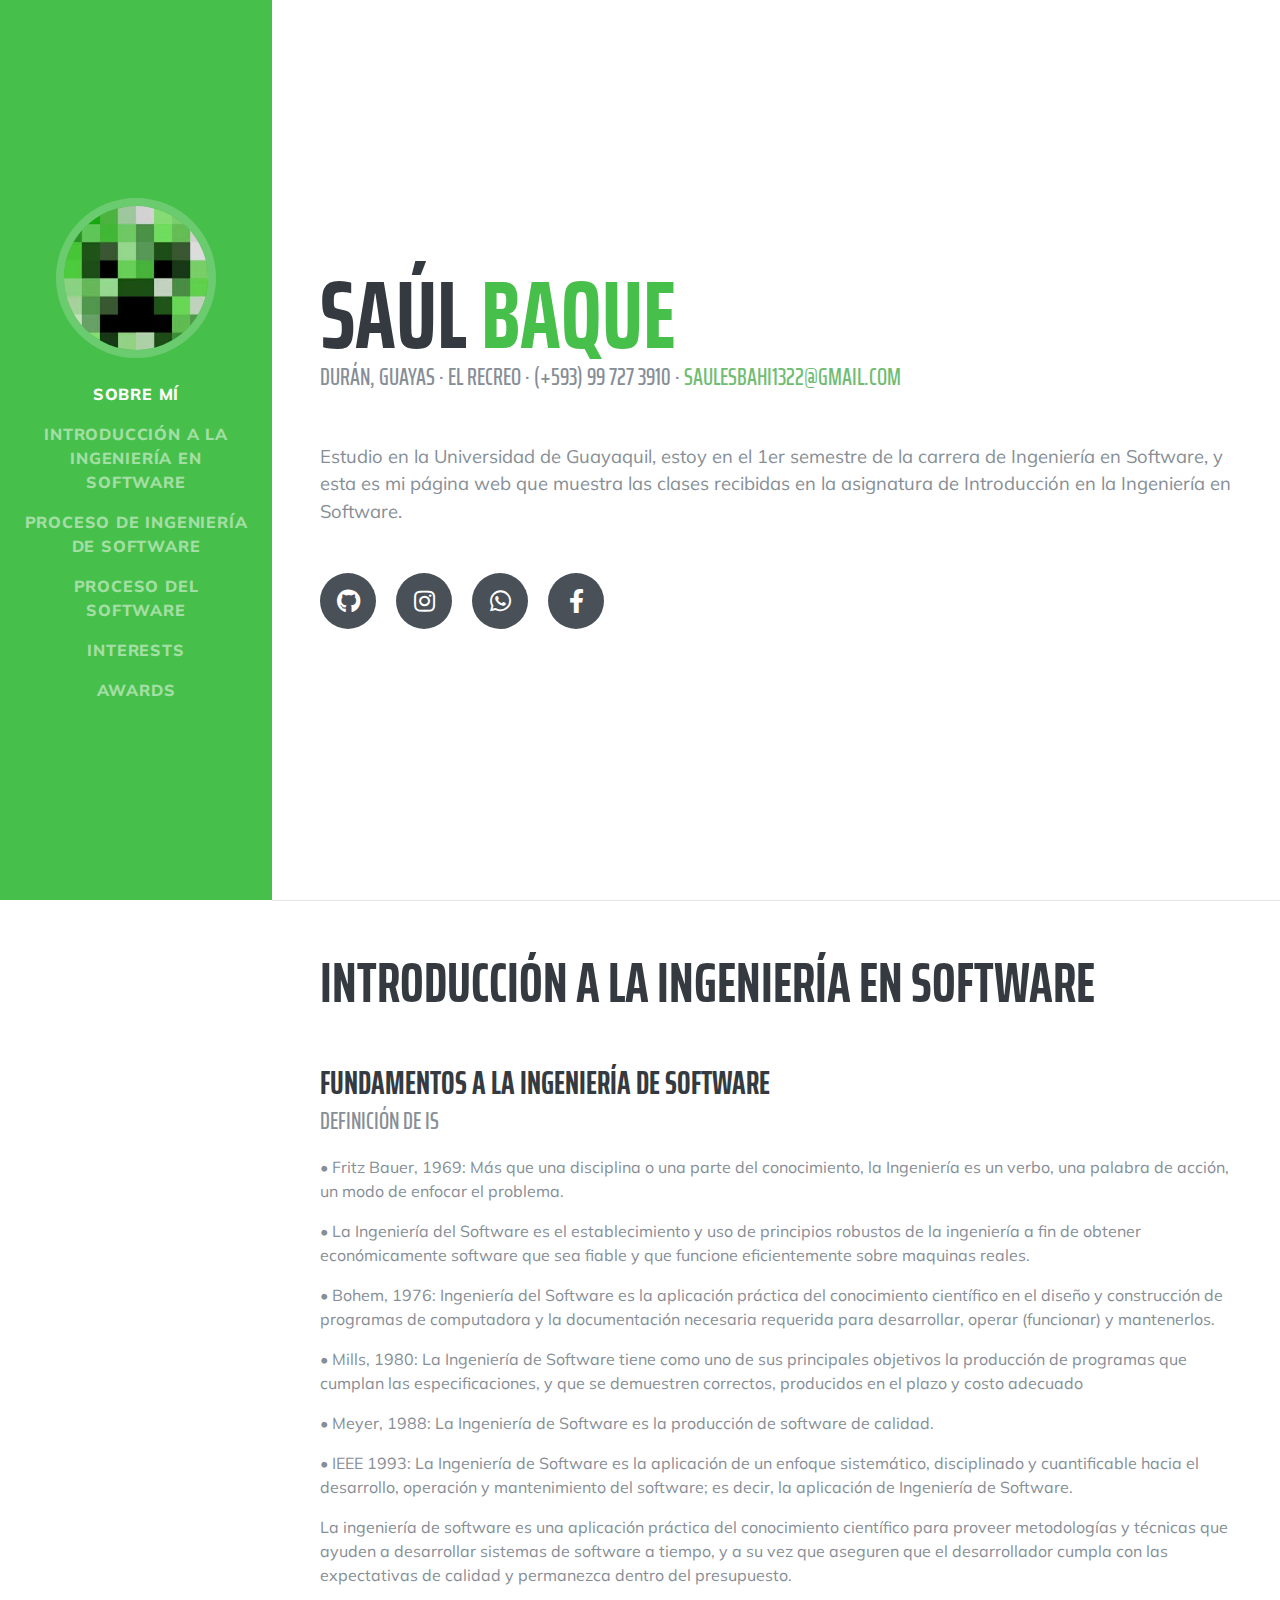
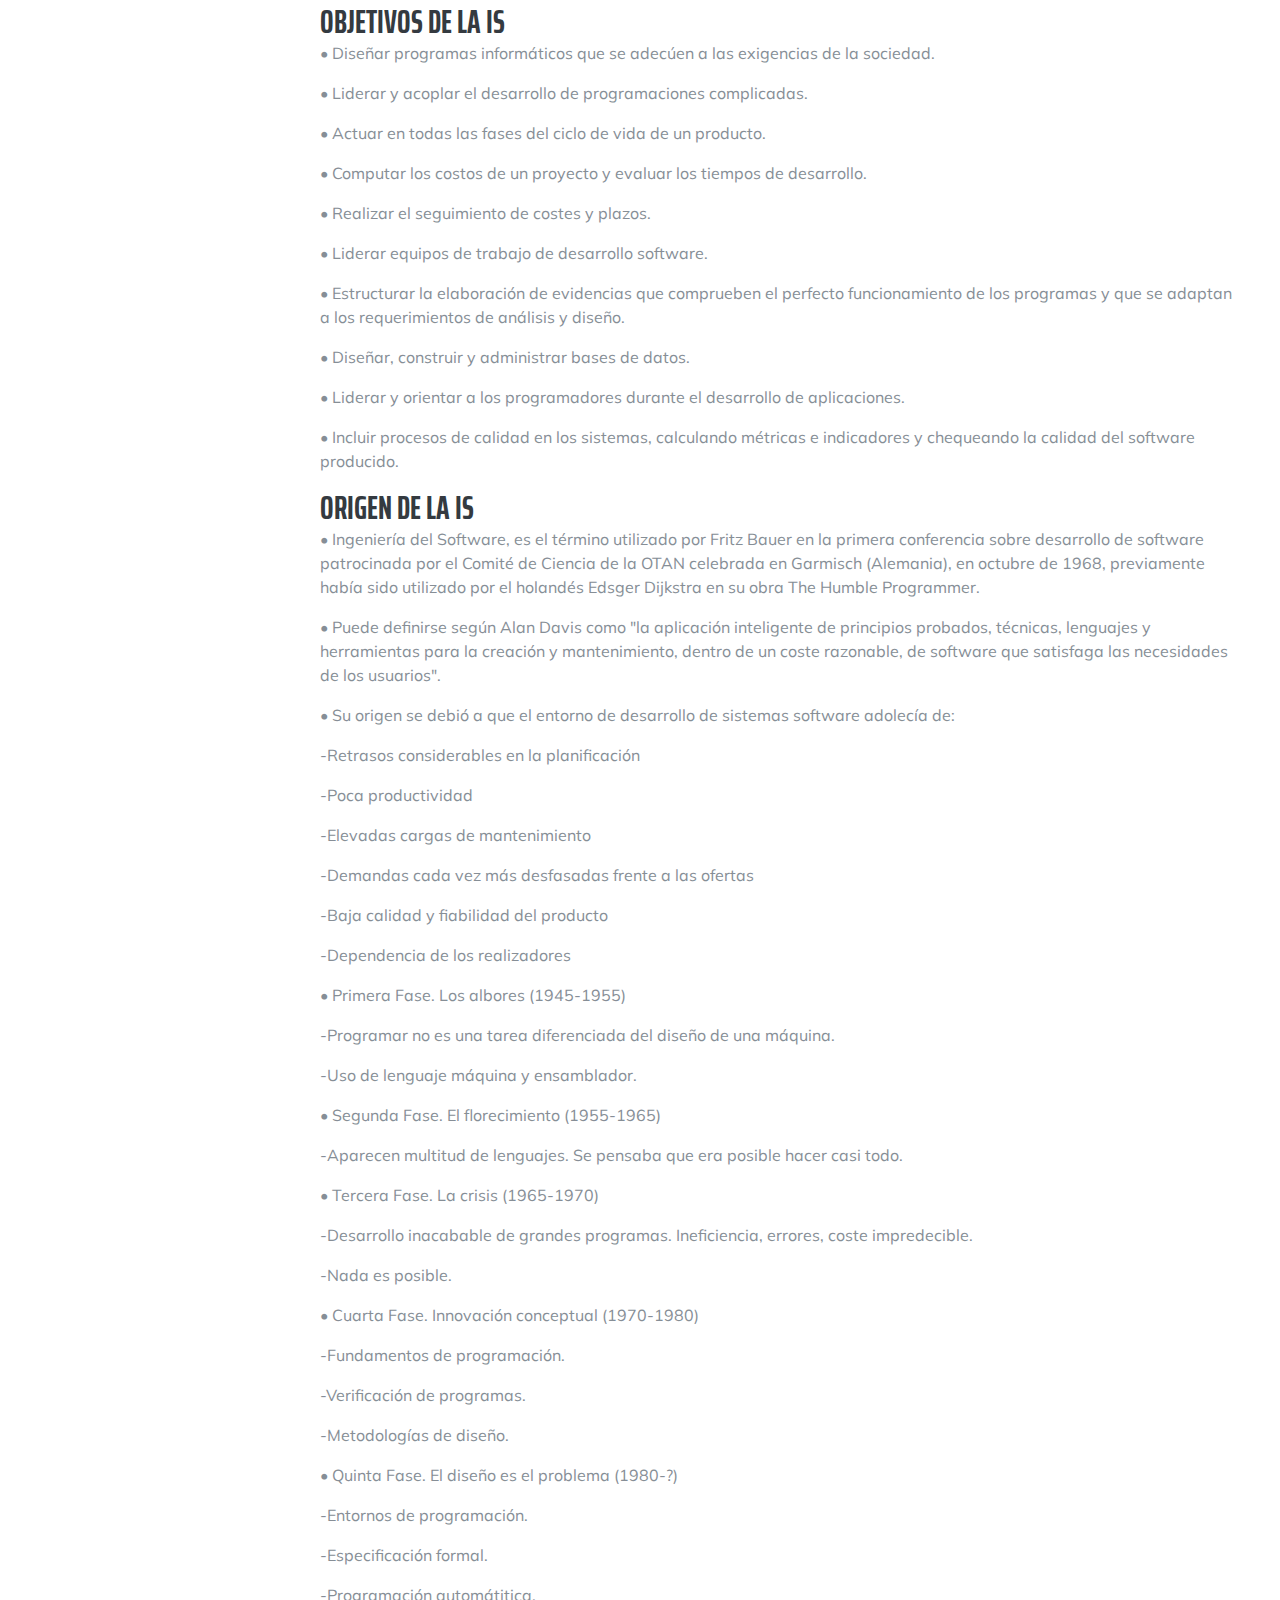
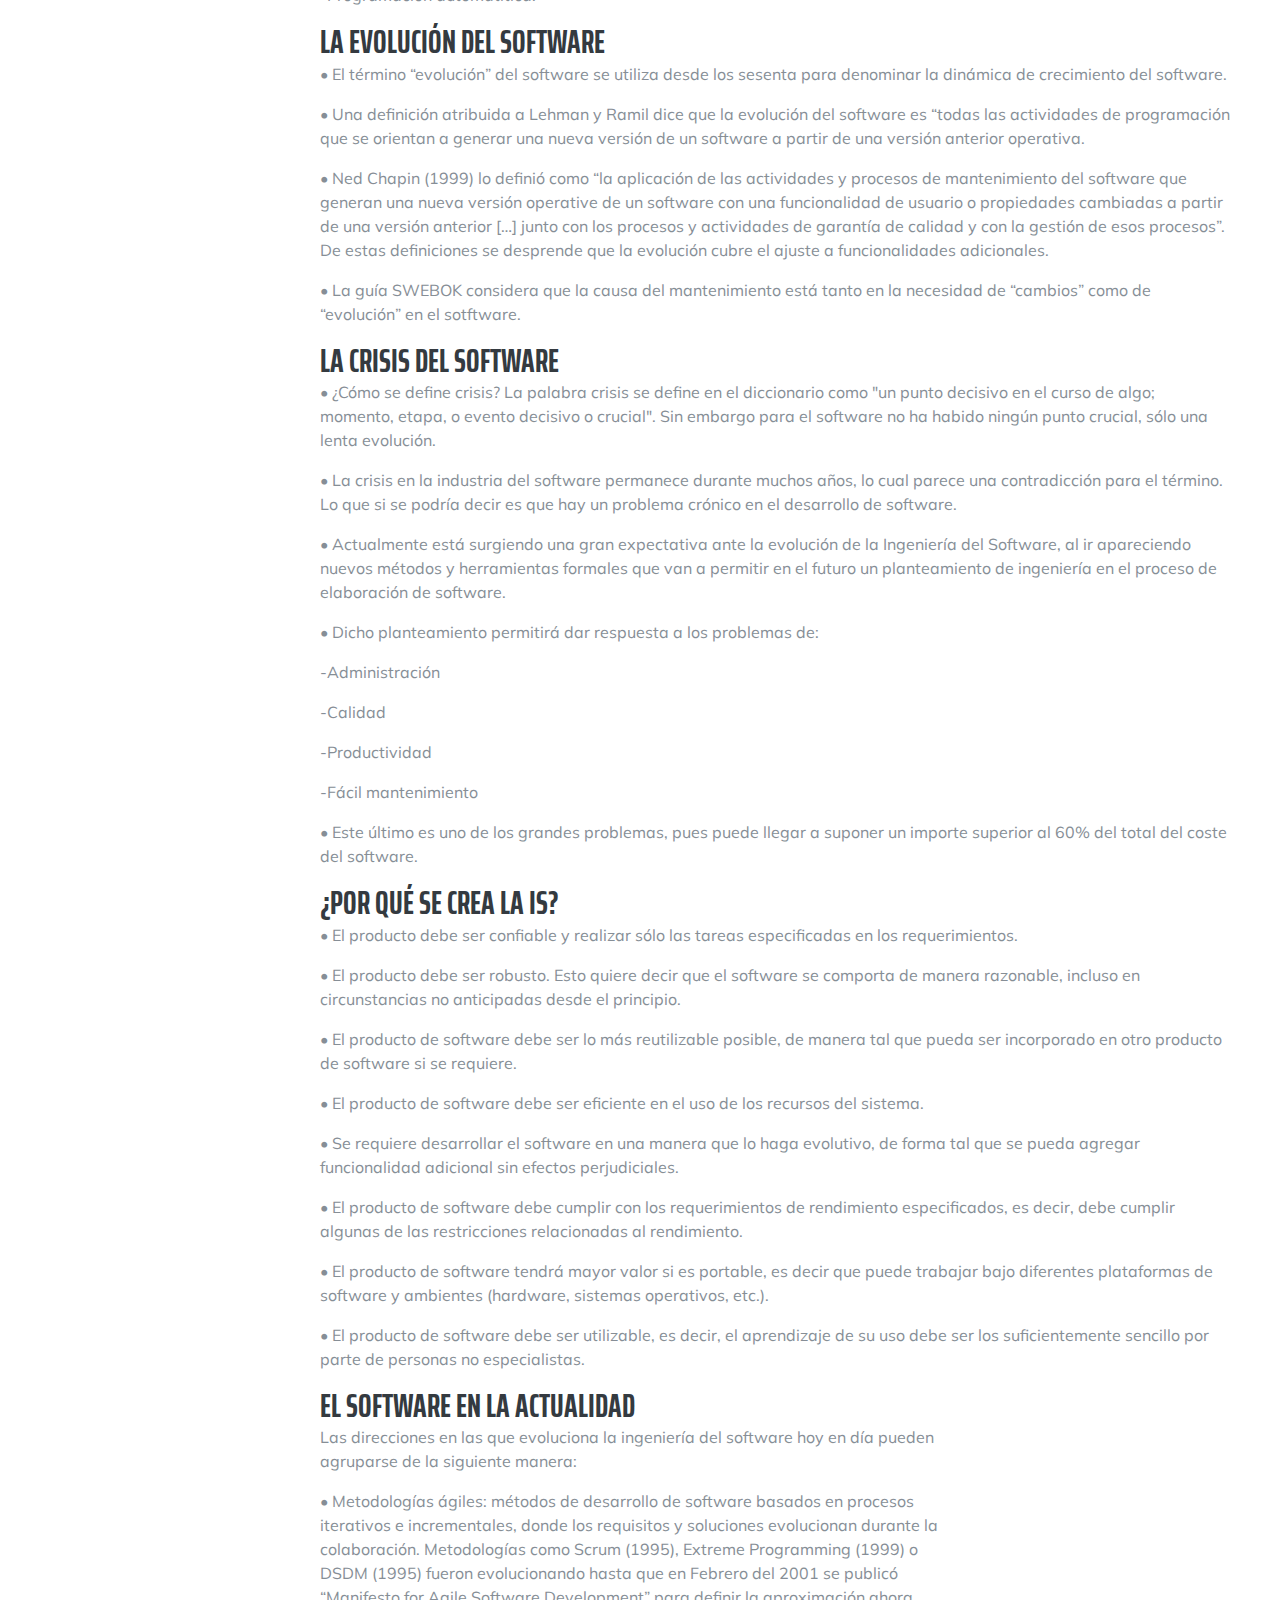
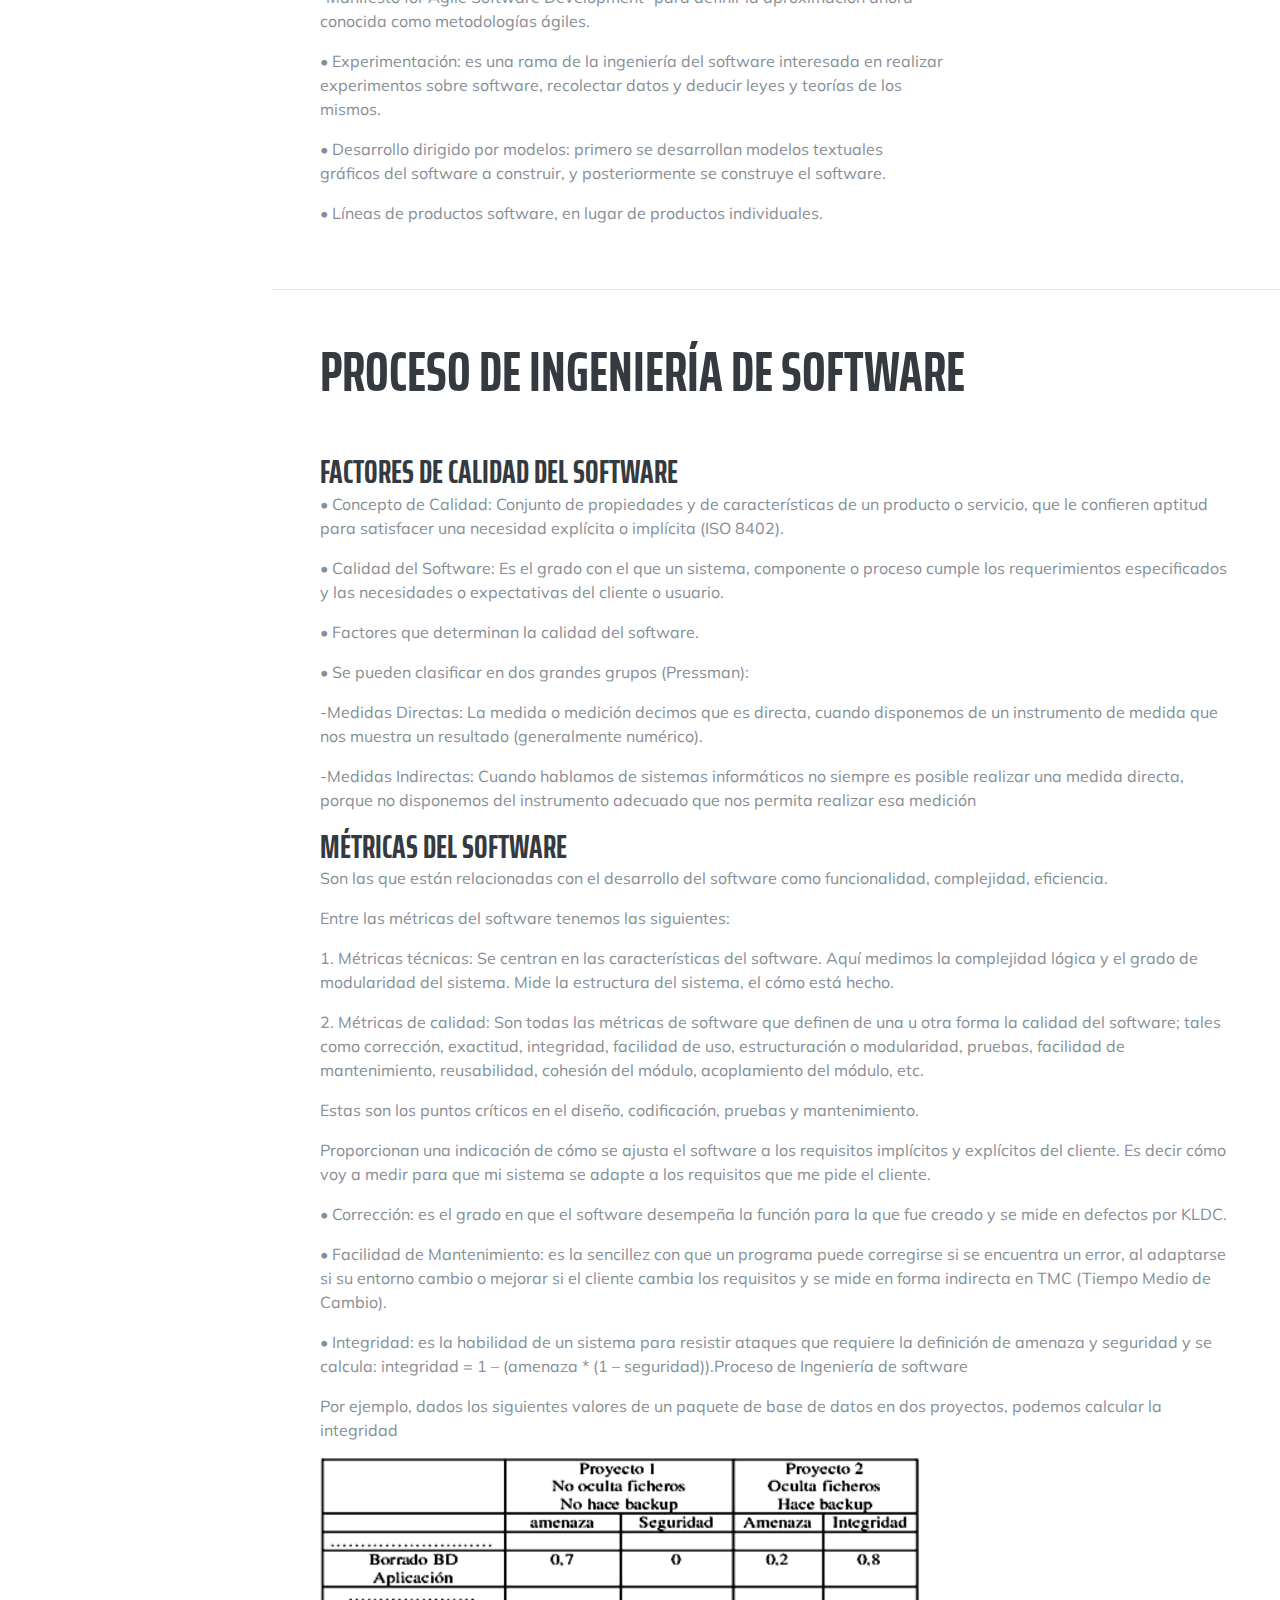
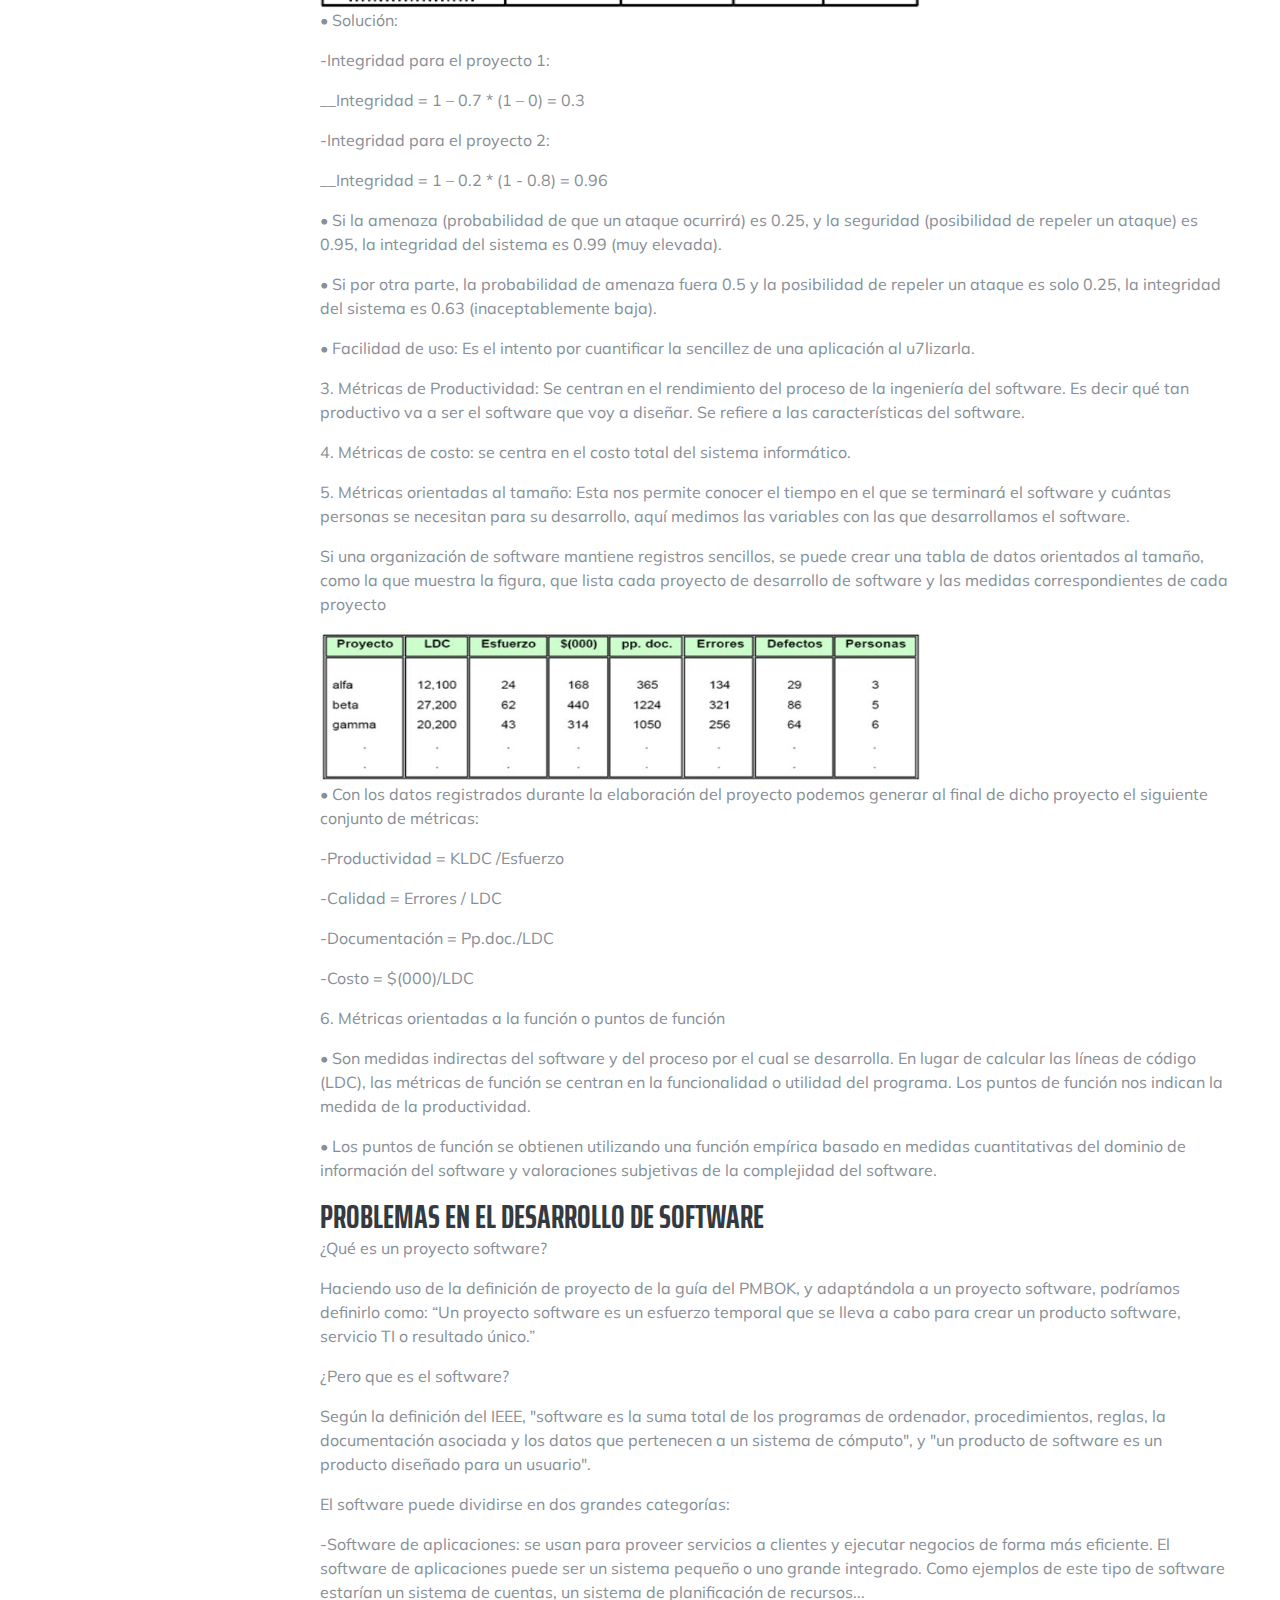
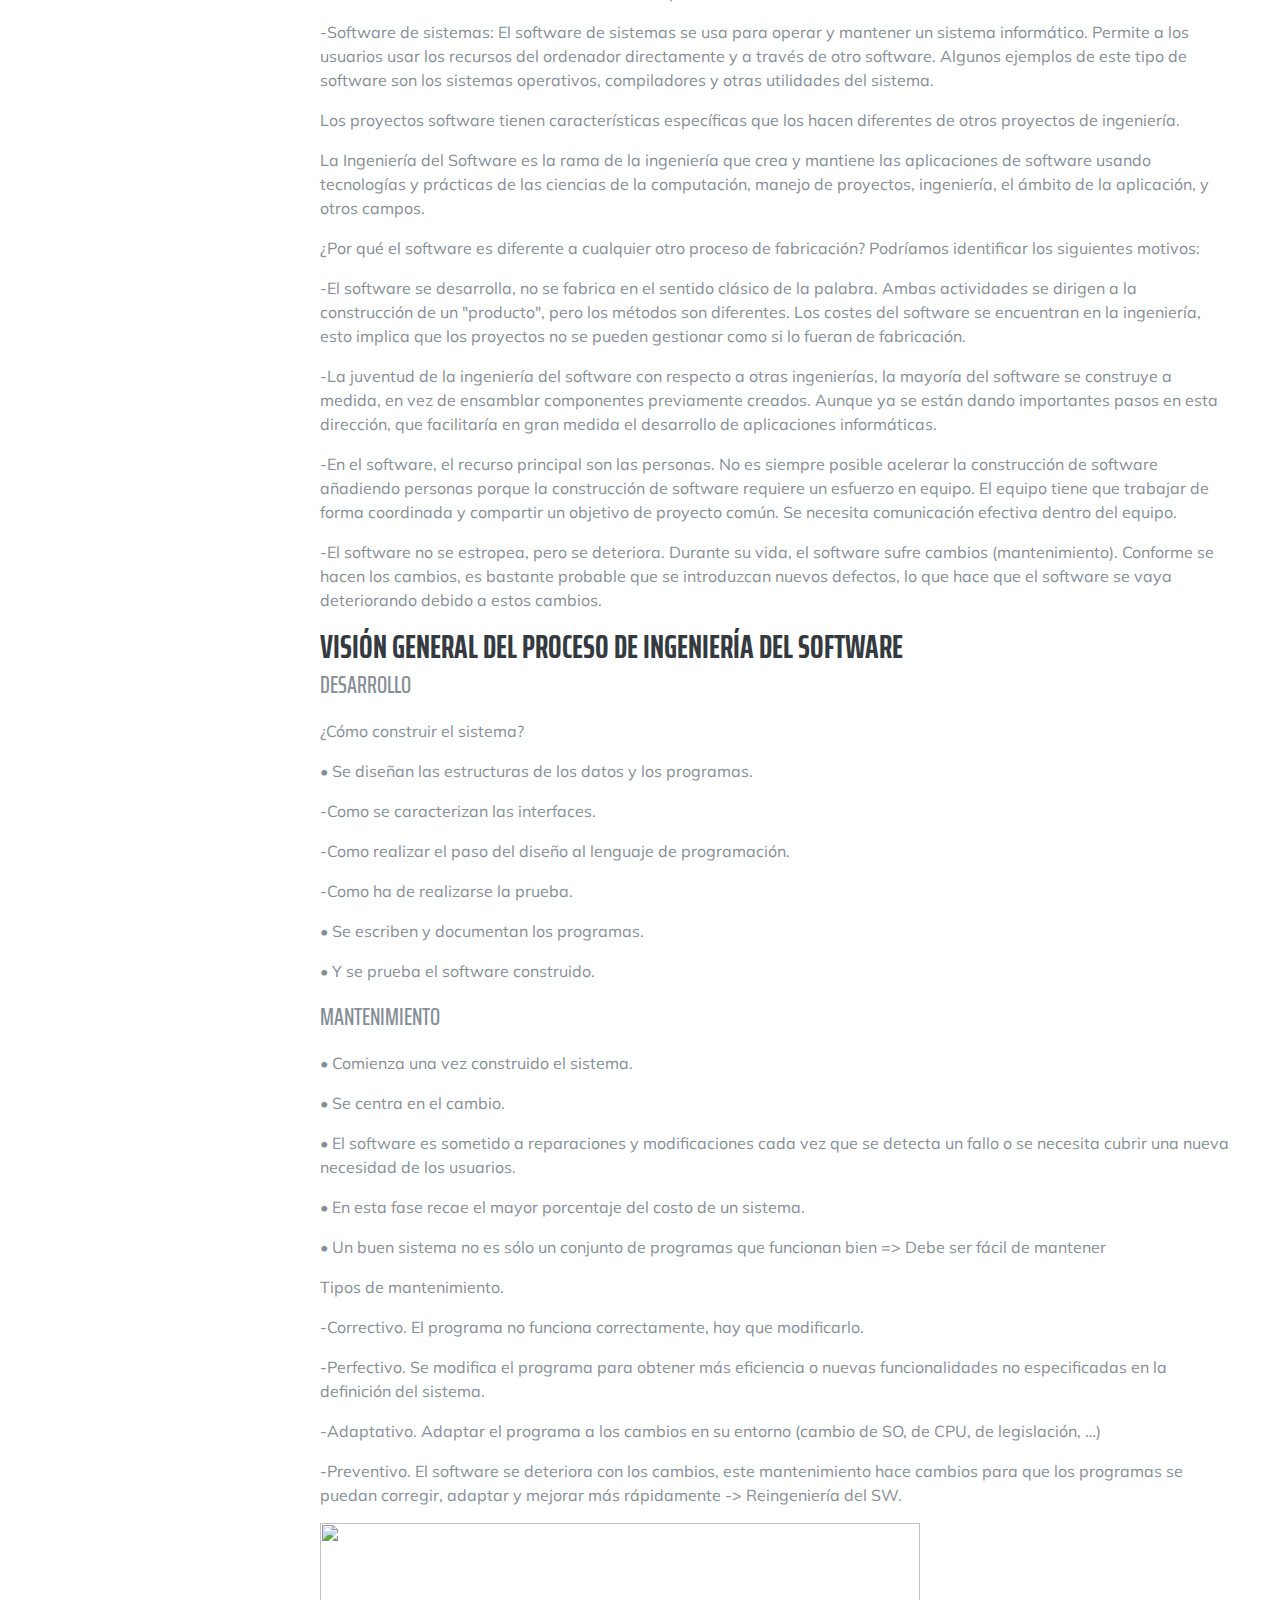
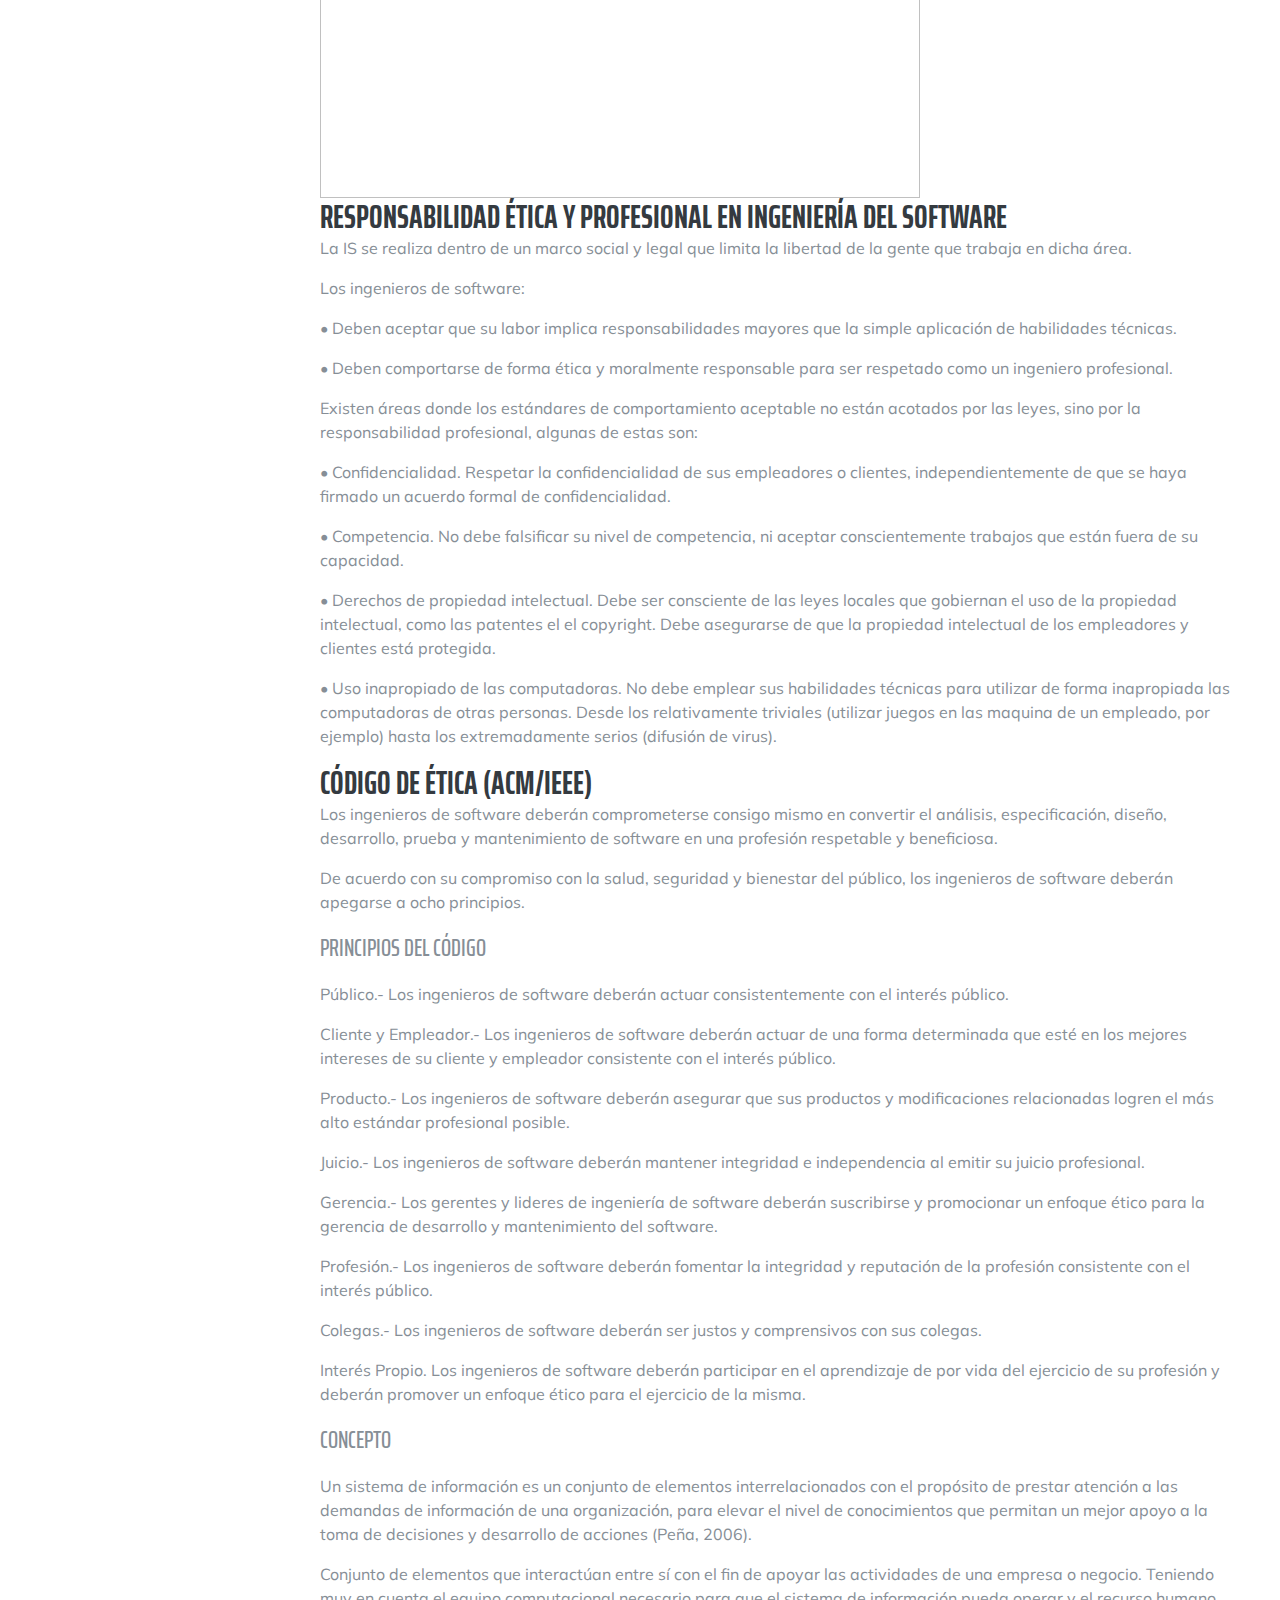
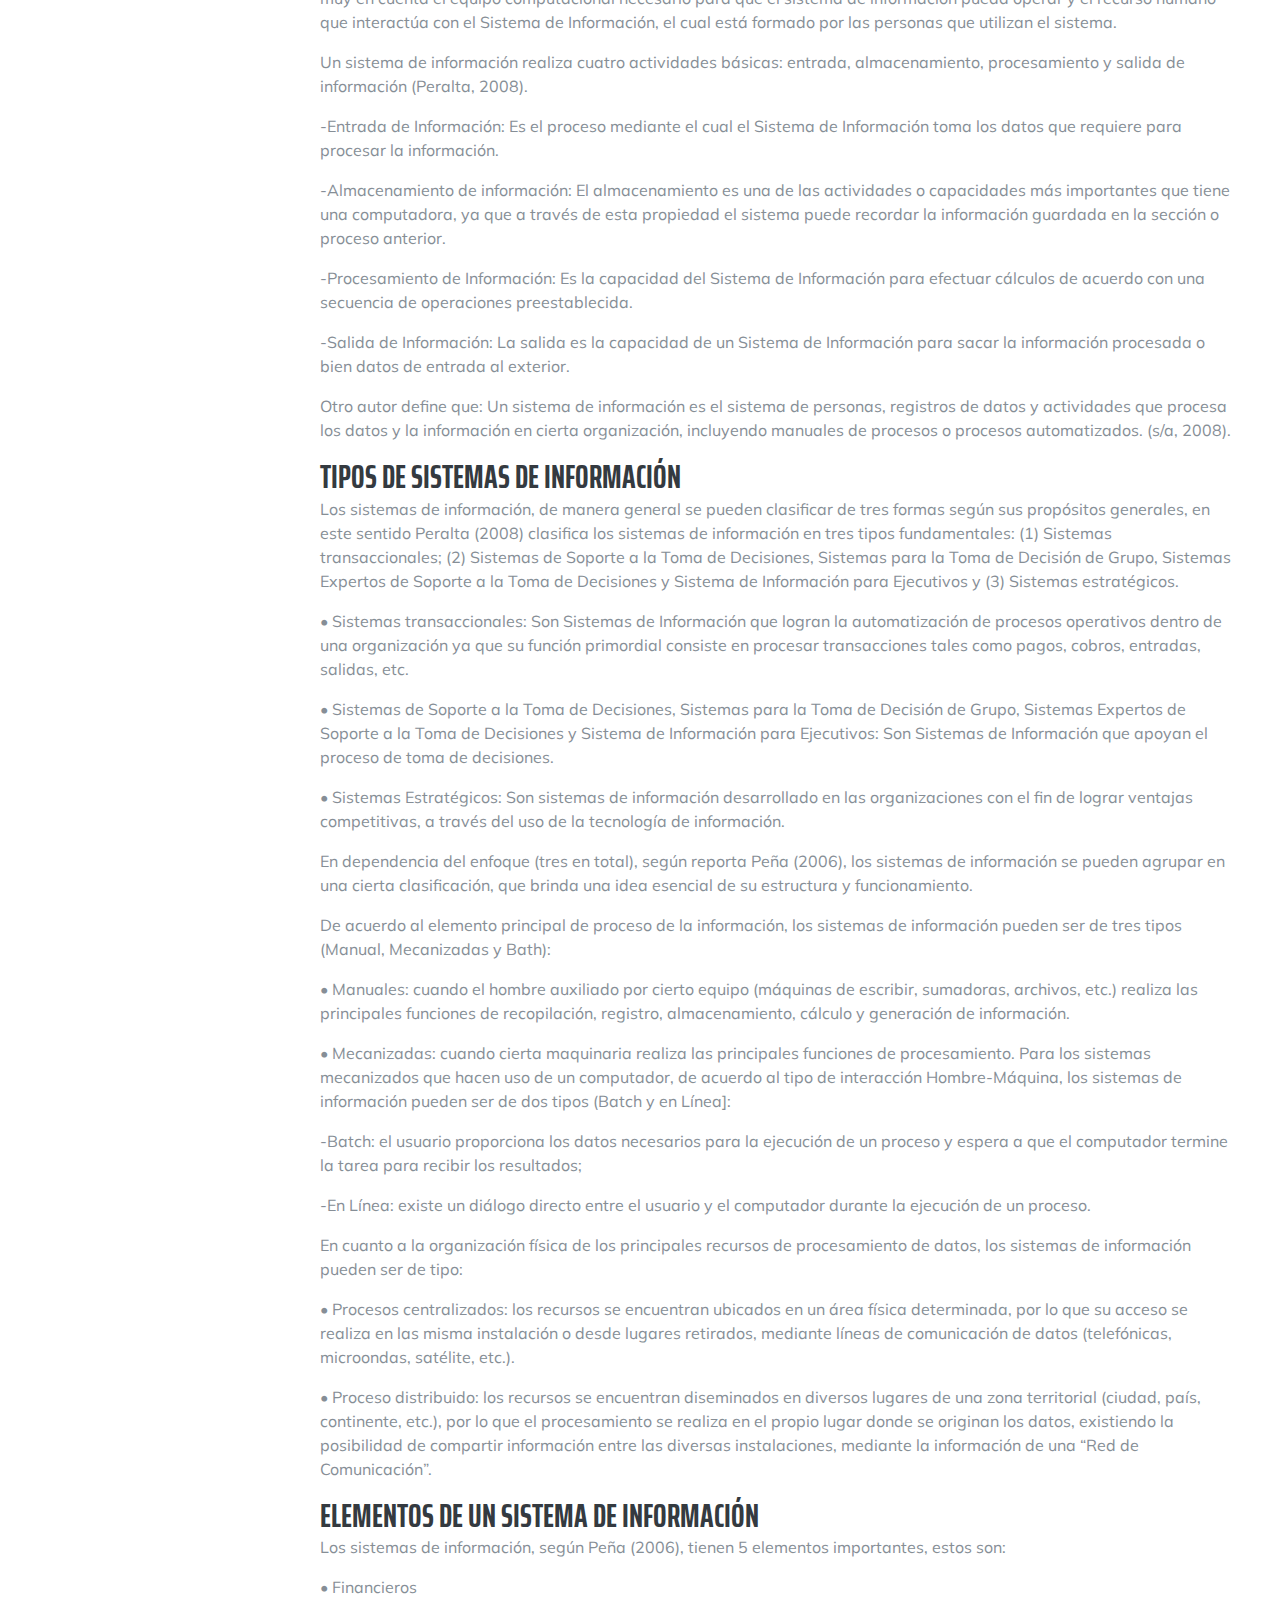
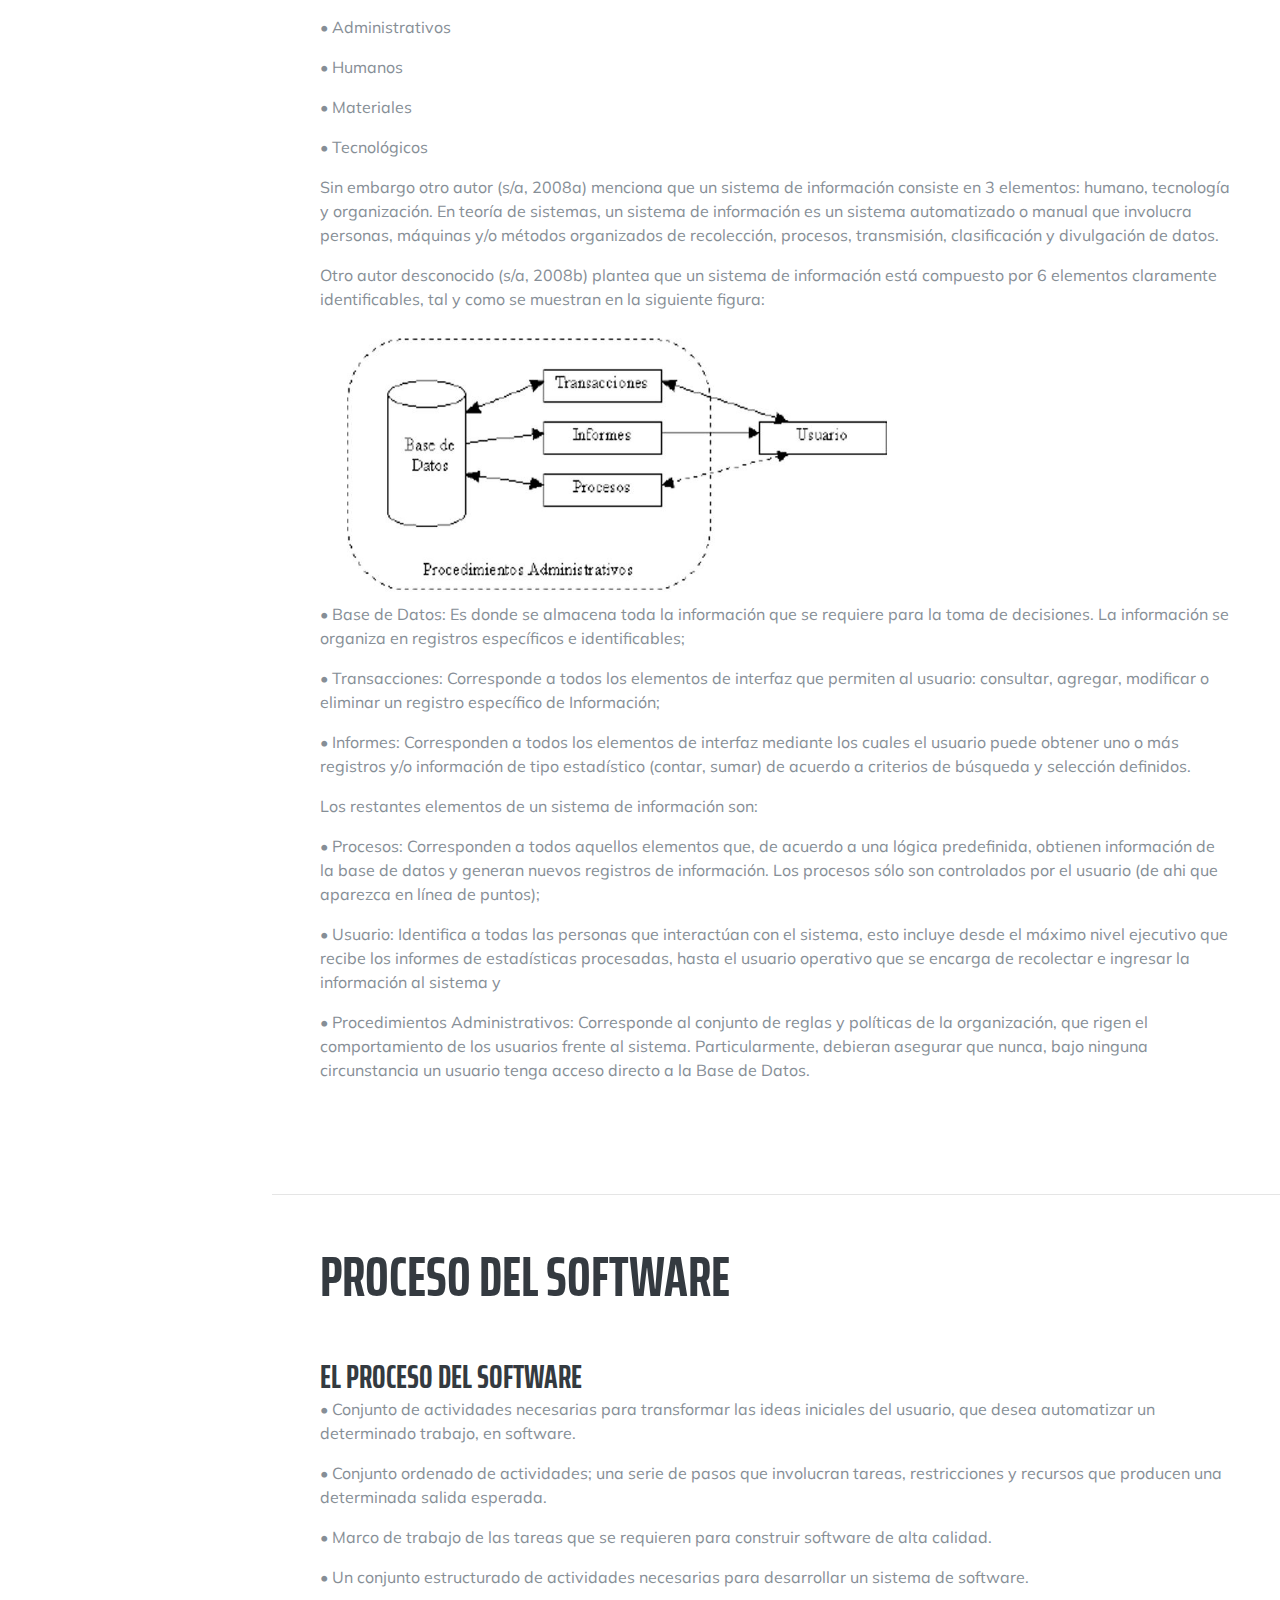
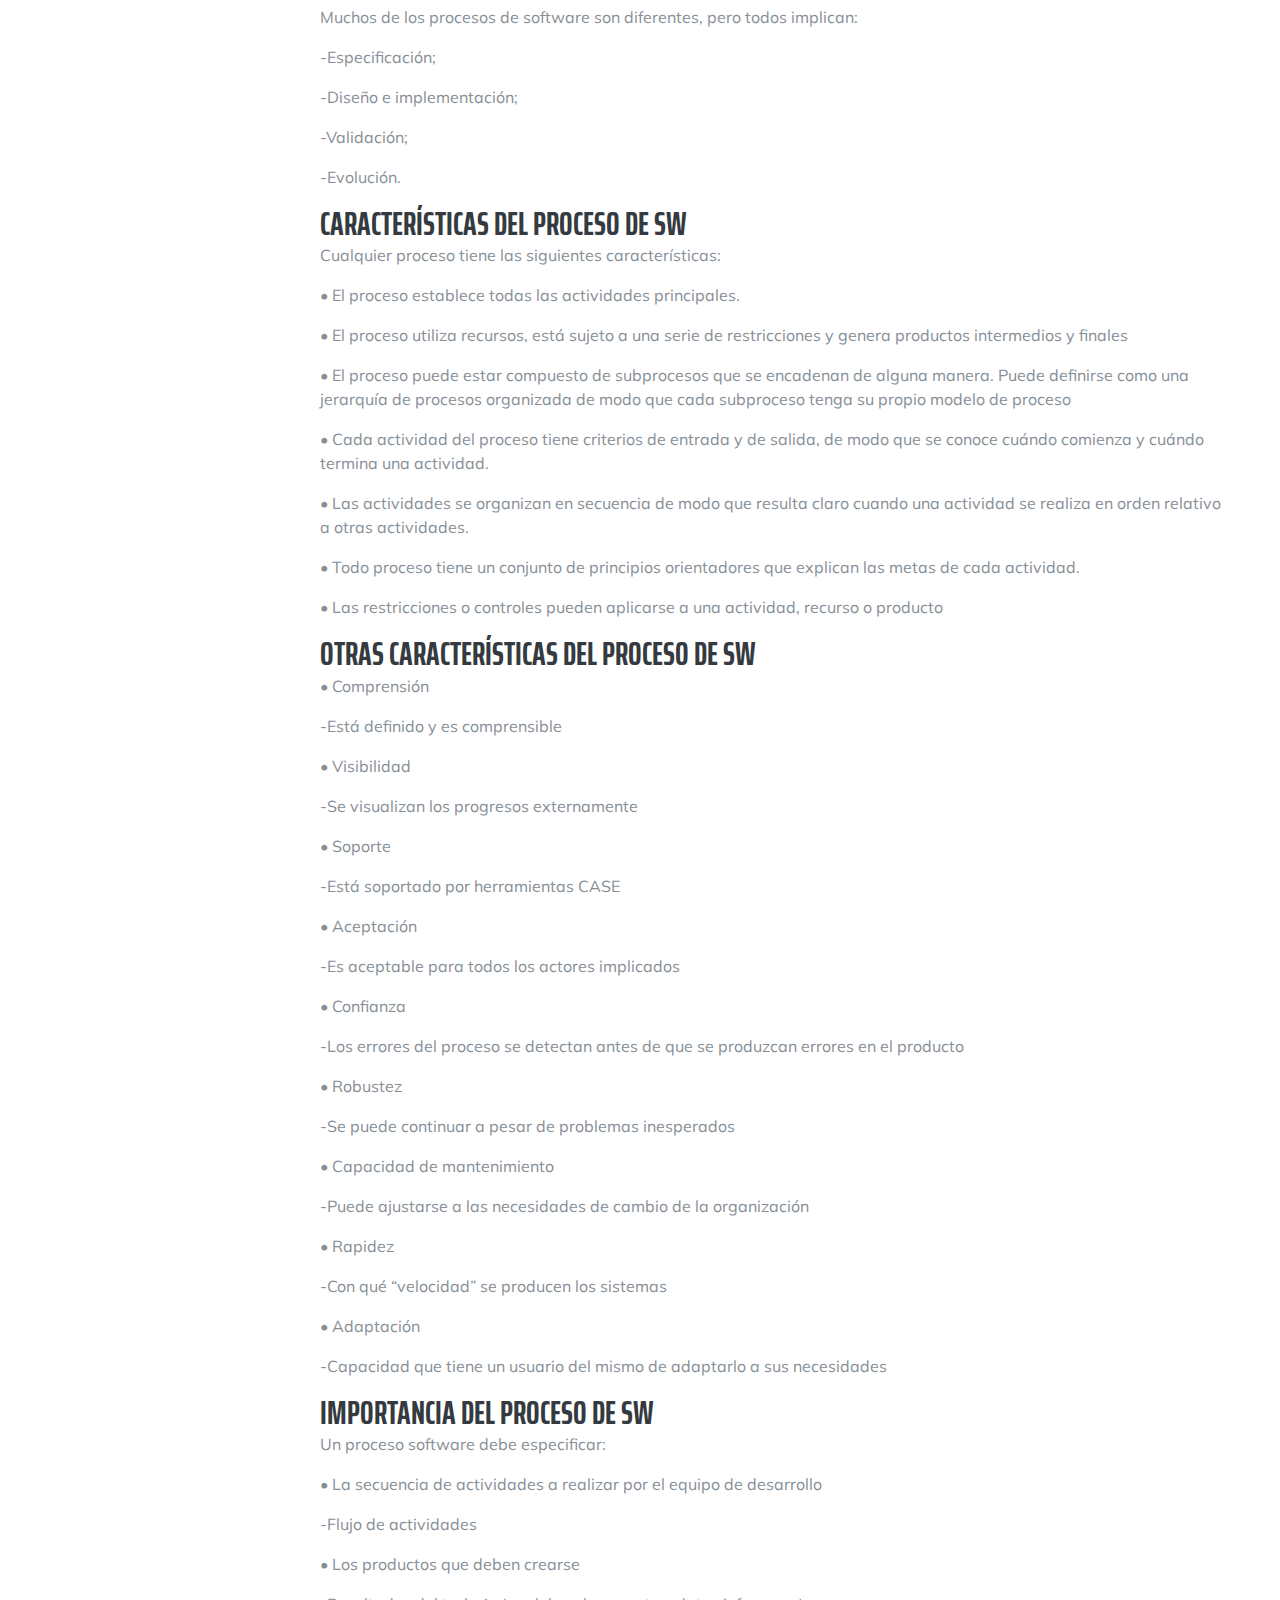
==== commit 9ce4258d: "1" ====
--- a/index.html
+++ b/index.html
@@ -271,7 +271,7 @@
               <p>-Perfectivo. Se modifica el programa para obtener más eficiencia o nuevas funcionalidades no especificadas en la definición del sistema.</p>
               <p>-Adaptativo. Adaptar el programa a los cambios en su entorno (cambio de SO, de CPU, de legislación, …)</p>
               <p>-Preventivo. El software se deteriora con los cambios, este mantenimiento hace cambios para que los programas se puedan corregir, adaptar y mejorar más rápidamente -> Reingeniería del SW.</p>
-              <img src="img/Captura3.jpg" width="600" height="275">
+              <img src="img/Capture3.JPG" width="600" height="275">
             <h3 class="mb-0">Responsabilidad ética y profesional en ingeniería del software</h3>
               <p>La IS se realiza dentro de un marco social y legal que limita la libertad de la gente que trabaja en dicha área.</p>
               <p>Los ingenieros de software: </p>
@@ -326,7 +326,7 @@
               <p>•  Tecnológicos</p>
               <p>Sin embargo otro autor (s/a, 2008a) menciona que un sistema de información consiste en 3 elementos: humano, tecnología y organización. En teoría de sistemas, un sistema de información es un sistema automatizado o manual que involucra personas, máquinas y/o métodos organizados de recolección, procesos, transmisión, clasificación y divulgación de datos.</p>
               <p>Otro autor desconocido (s/a, 2008b) plantea que un sistema de información está compuesto por 6 elementos claramente identificables, tal y como se muestran en la siguiente figura:</p>
-              <img src="img/Captura4.jpg" width="600" height="275">
+              <img src="img/Captura4.JPG" width="600" height="275">
               <p>•  Base de Datos: Es donde se almacena toda la información que se requiere para la toma de decisiones. La información se organiza en registros específicos e identificables;</p>
               <p>•  Transacciones: Corresponde a todos los elementos de interfaz que permiten al usuario: consultar, agregar, modificar o eliminar un registro específico de Información;</p>
               <p>•  Informes: Corresponden a todos los elementos de interfaz mediante los cuales el usuario puede obtener uno o más registros y/o información de tipo estadístico (contar, sumar) de acuerdo a criterios de búsqueda y selección definidos.</p>
@@ -410,7 +410,7 @@
               <p>•  Se incluyen aquellos aspectos de la definición del sistema necesarios para proporcionar el contexto de los productos y servicios de software.</p>
               <p>•  También proporciona procesos que pueden emplearse para definir, controlar y mejorar los procesos del ciclo de vida del software dentro de una organización o de un proyecto.</p>
               <p>•  Esta norma no fomenta o especifica ningún modelo concreto de ciclo de vida, gestión del software o método de ingeniería, ni prescribe cómo realizar ninguna de las actividades.</p>
-              <img src="img/Capturaxd5.jpg" width="400" height="600">
+              <img src="img/Capturaxd5.JPG" width="400" height="600">
           <h2 class="mb-5">Ciclo de vida del SW</h2>
               <p>•  Cuando un proceso implica la construcción de algún producto, suele referirse al proceso como un ciclo de vida</p>
               <p>-El proceso de desarrollo de software suele denominarse ciclo de vida del software</p>
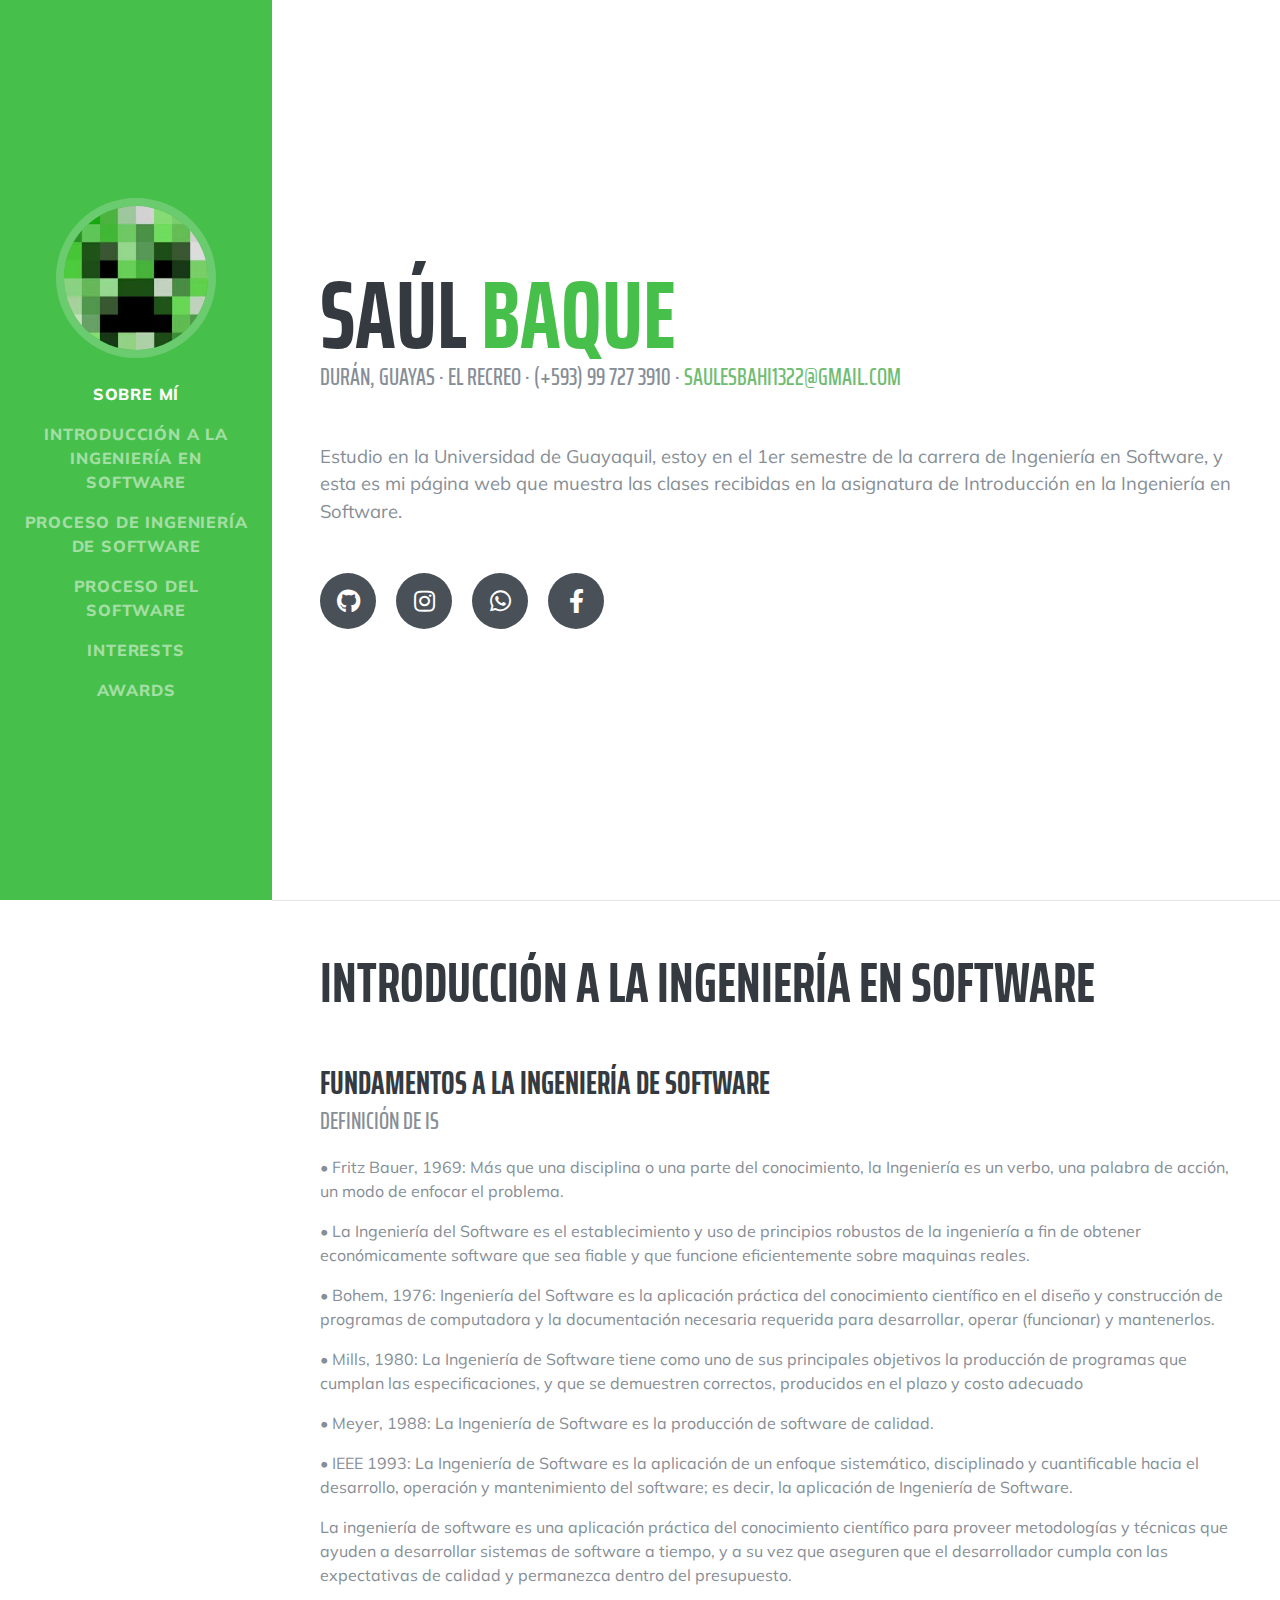
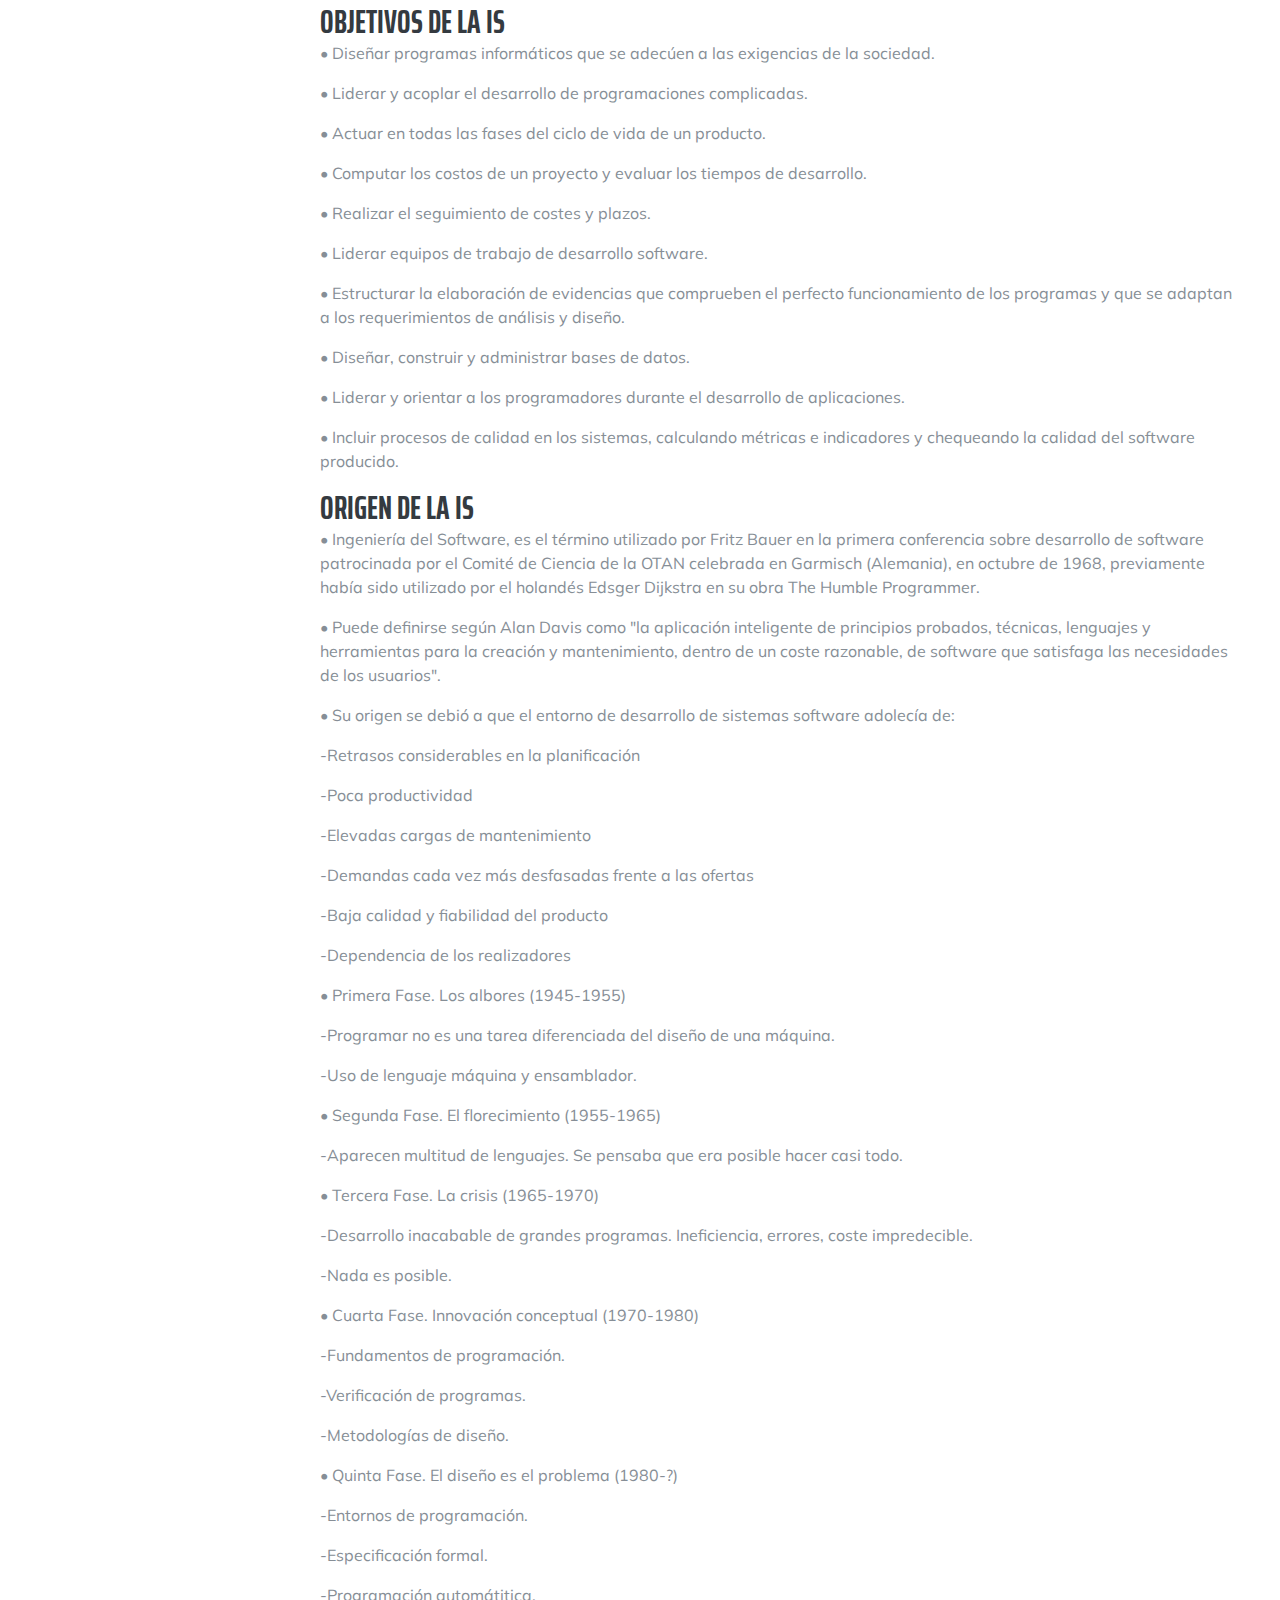
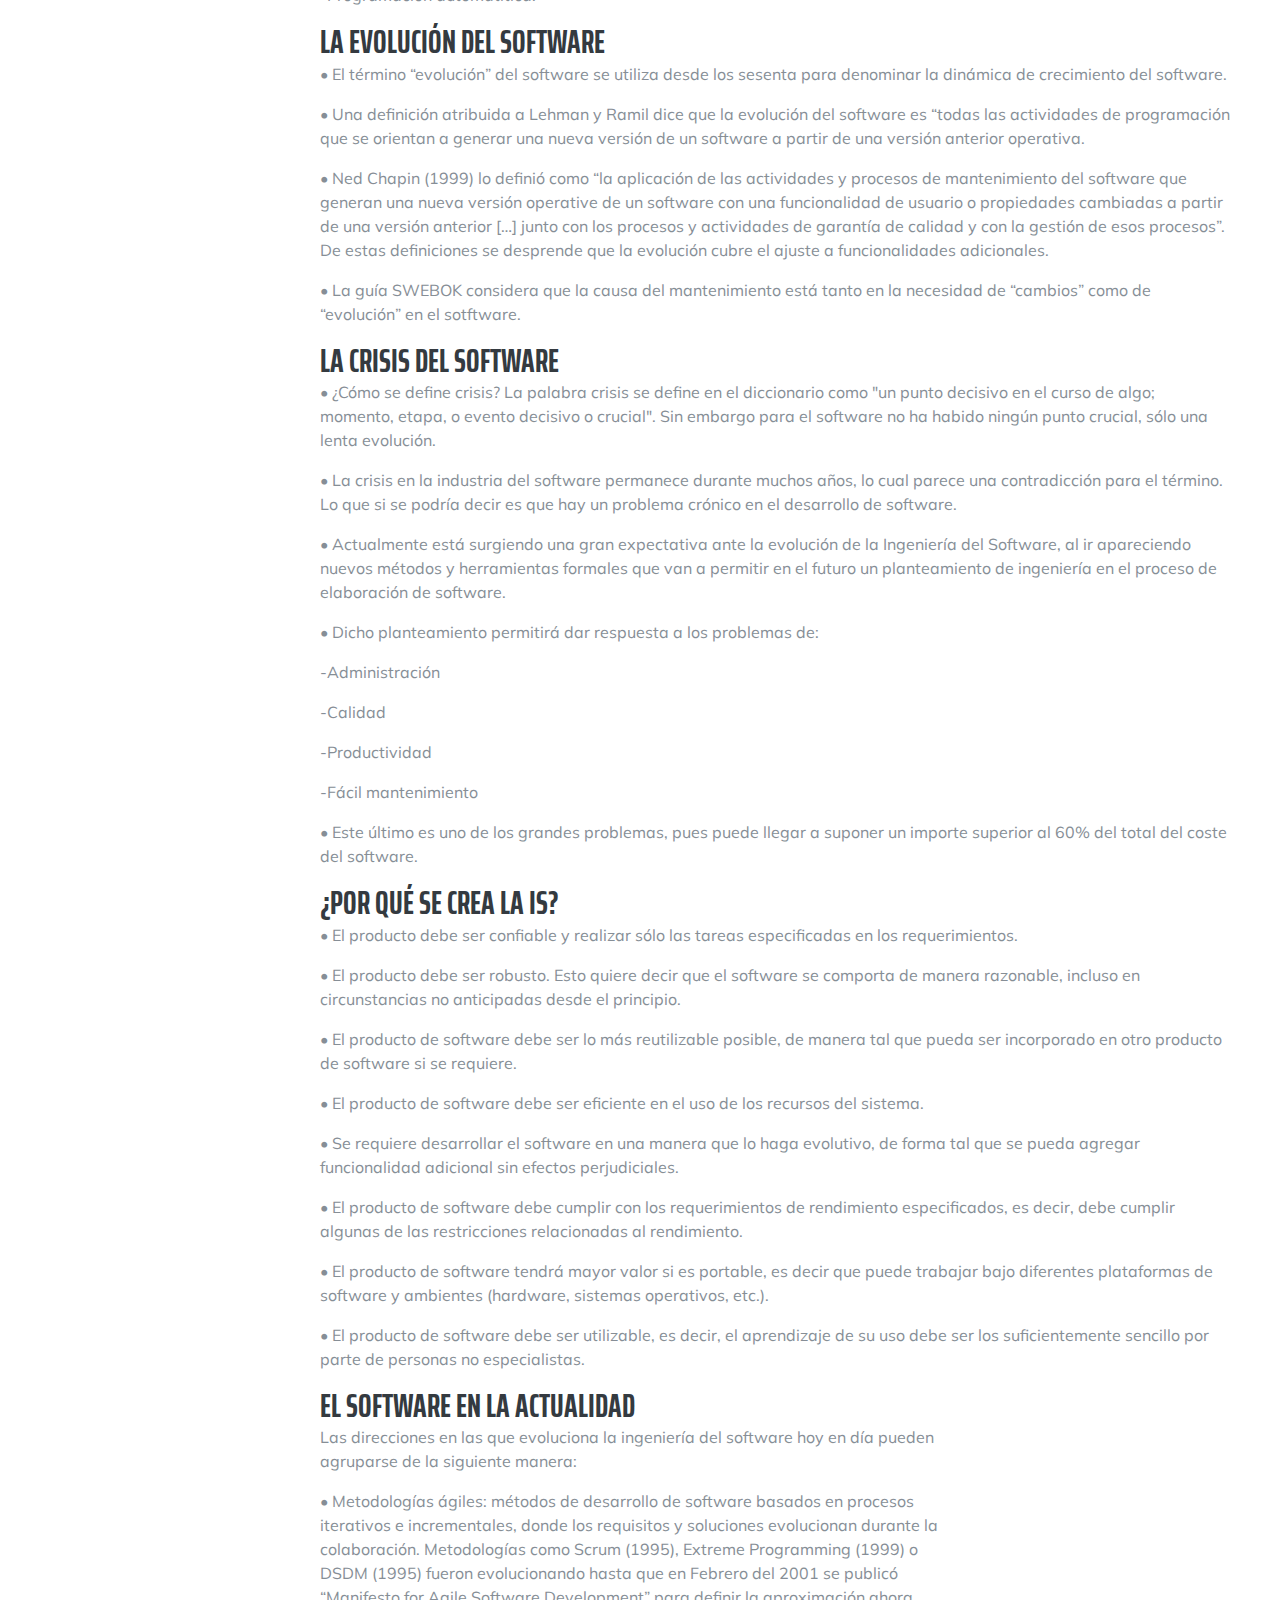
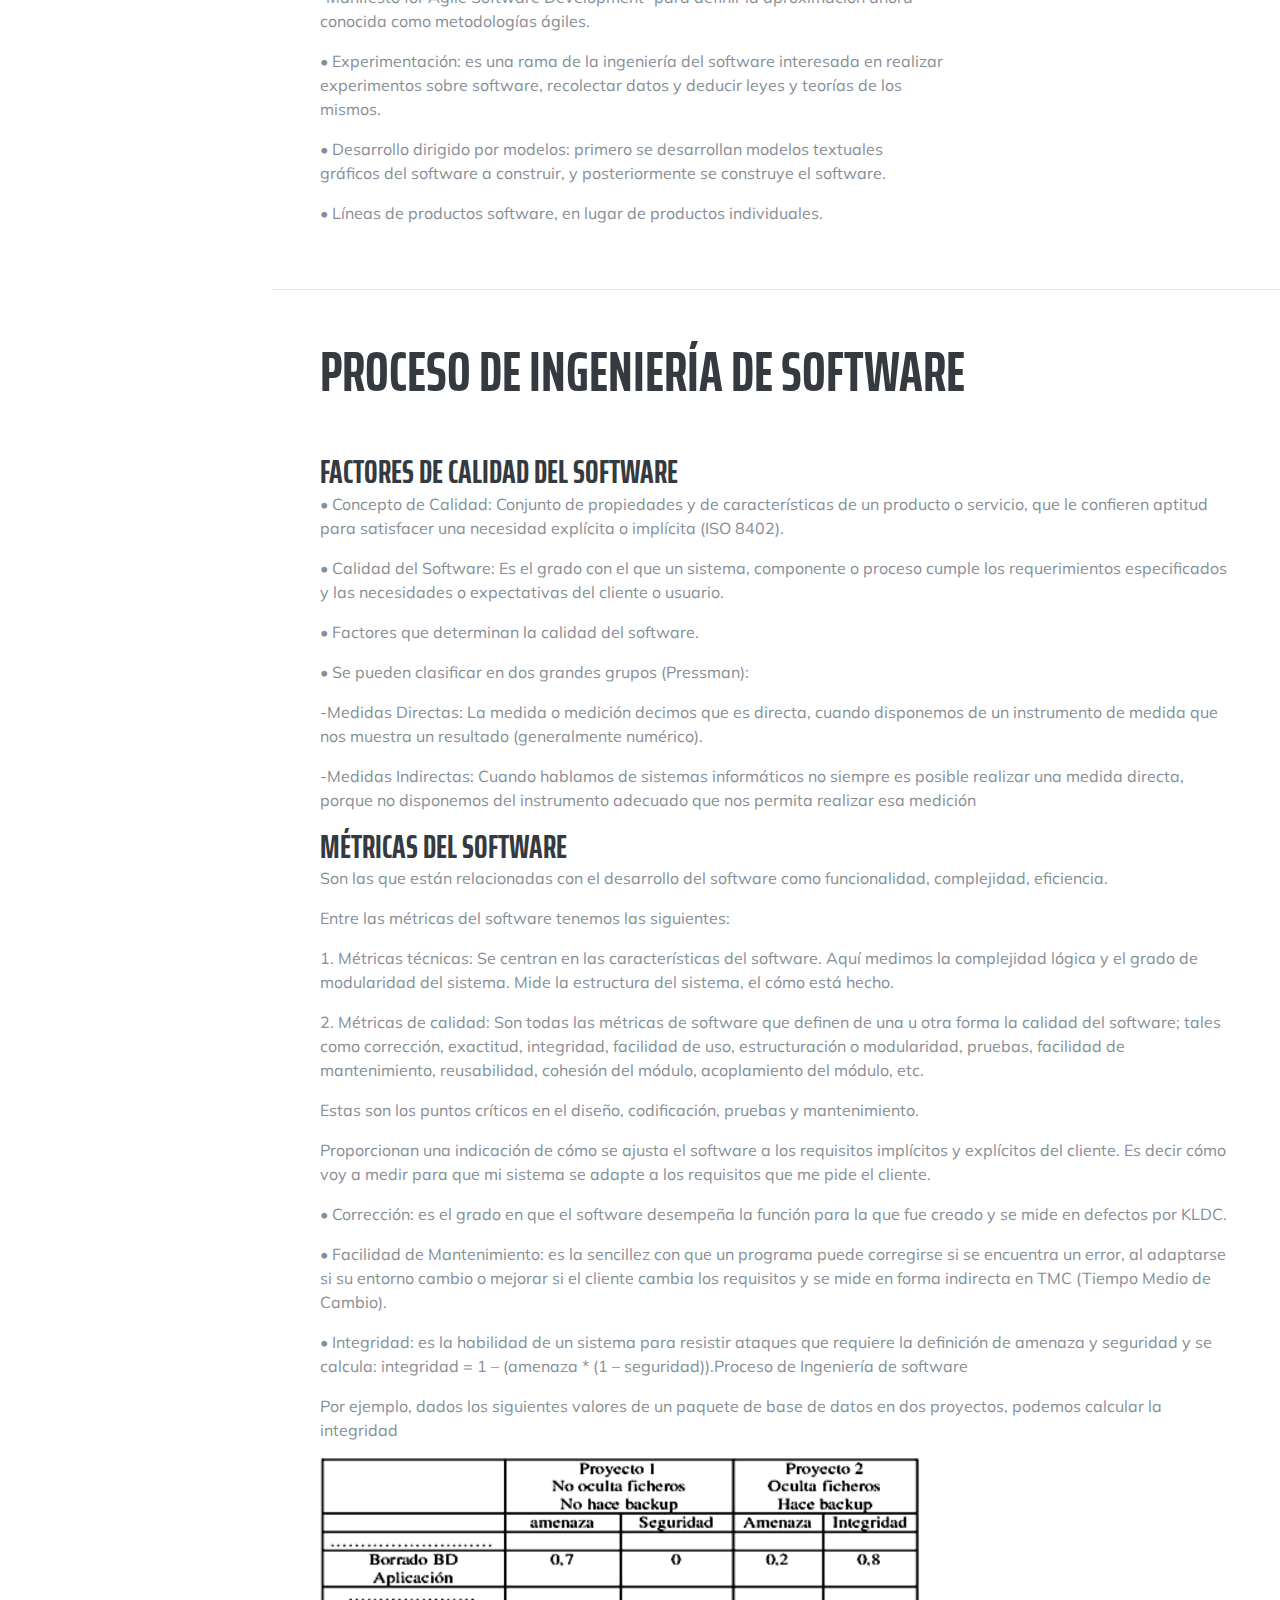
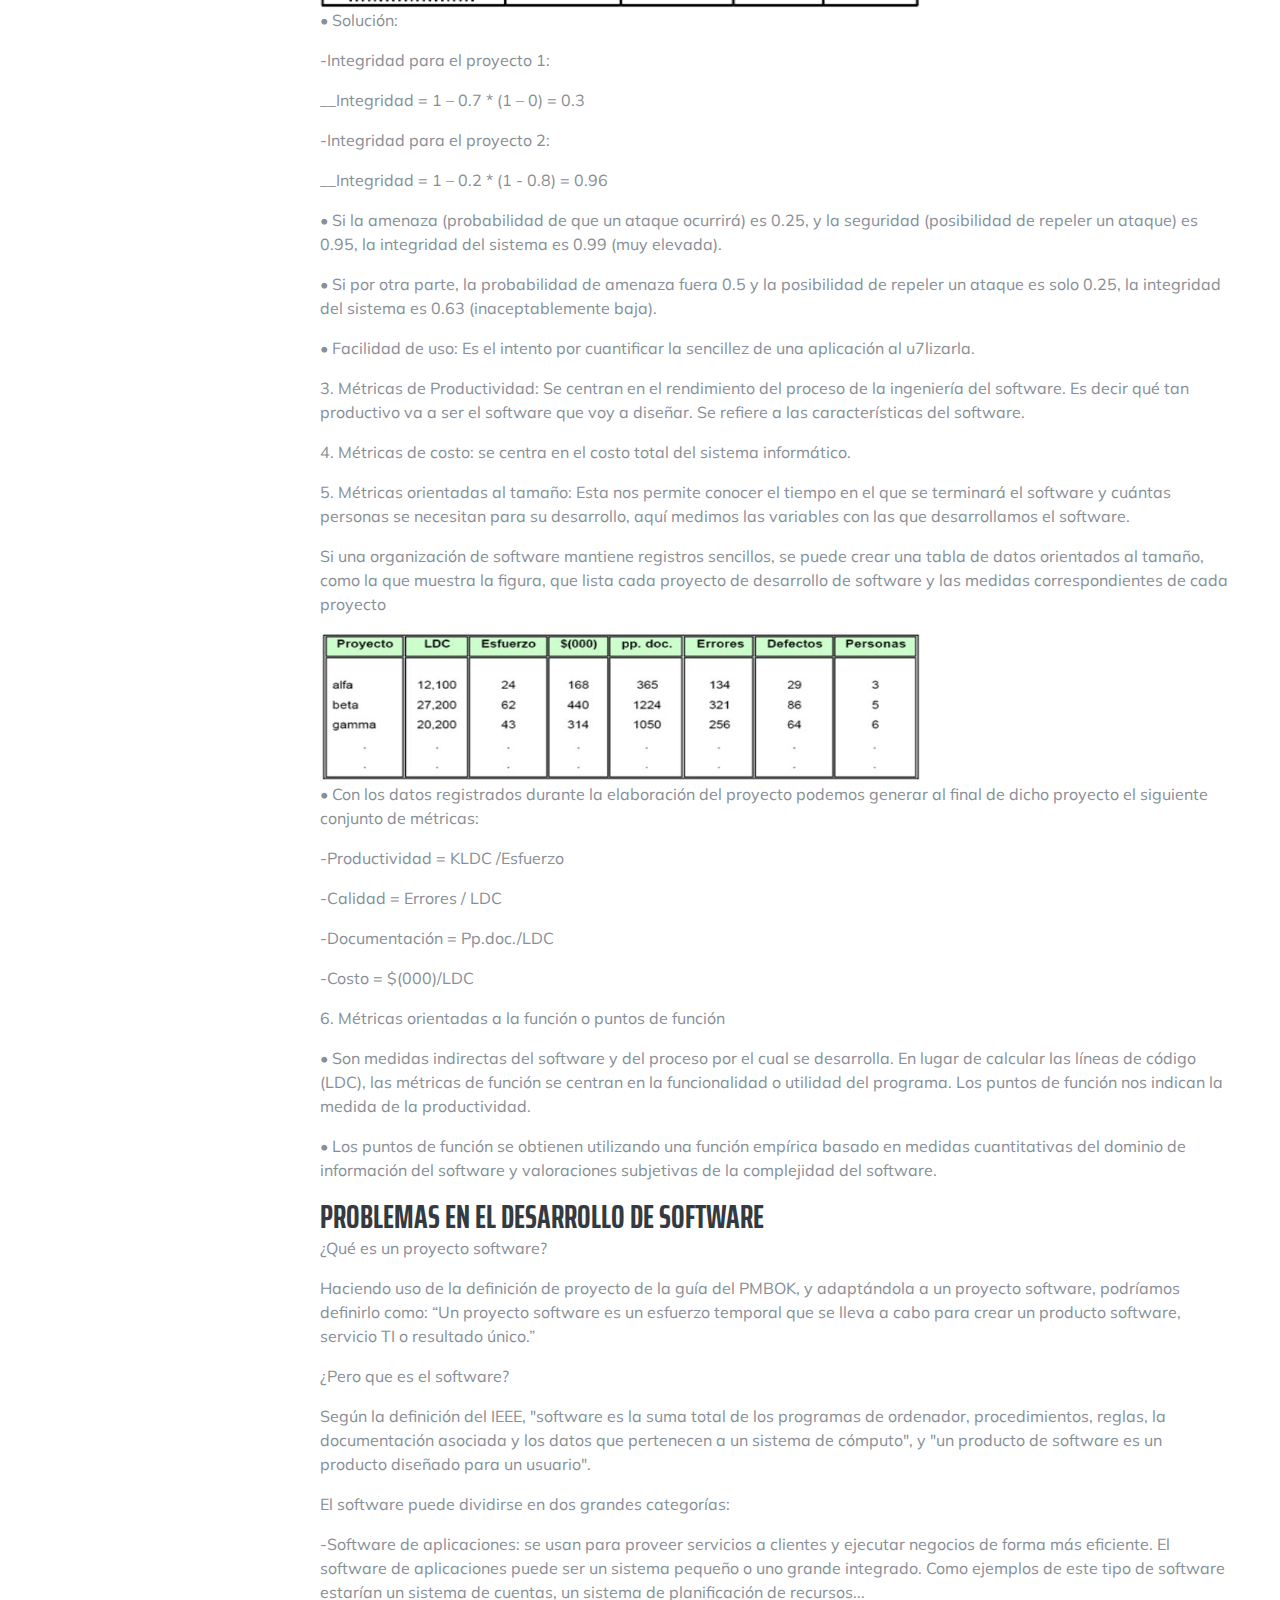
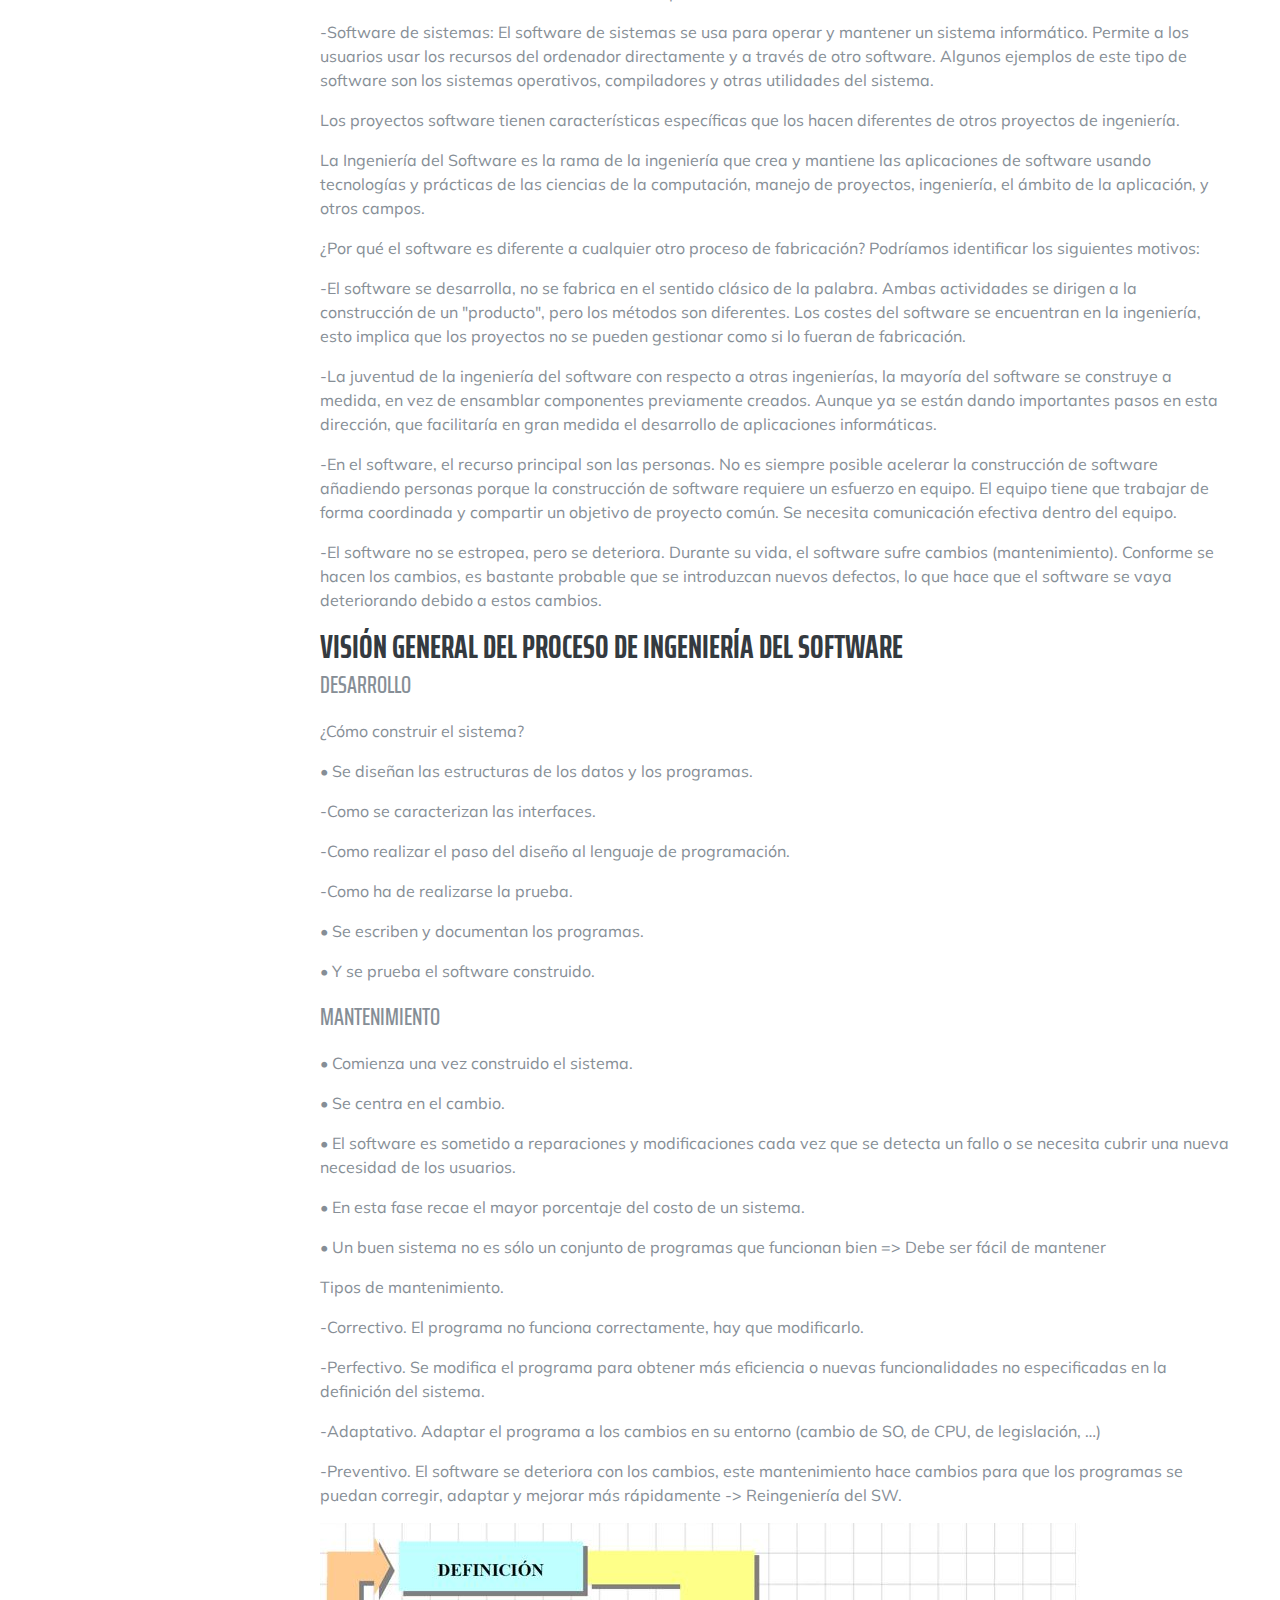
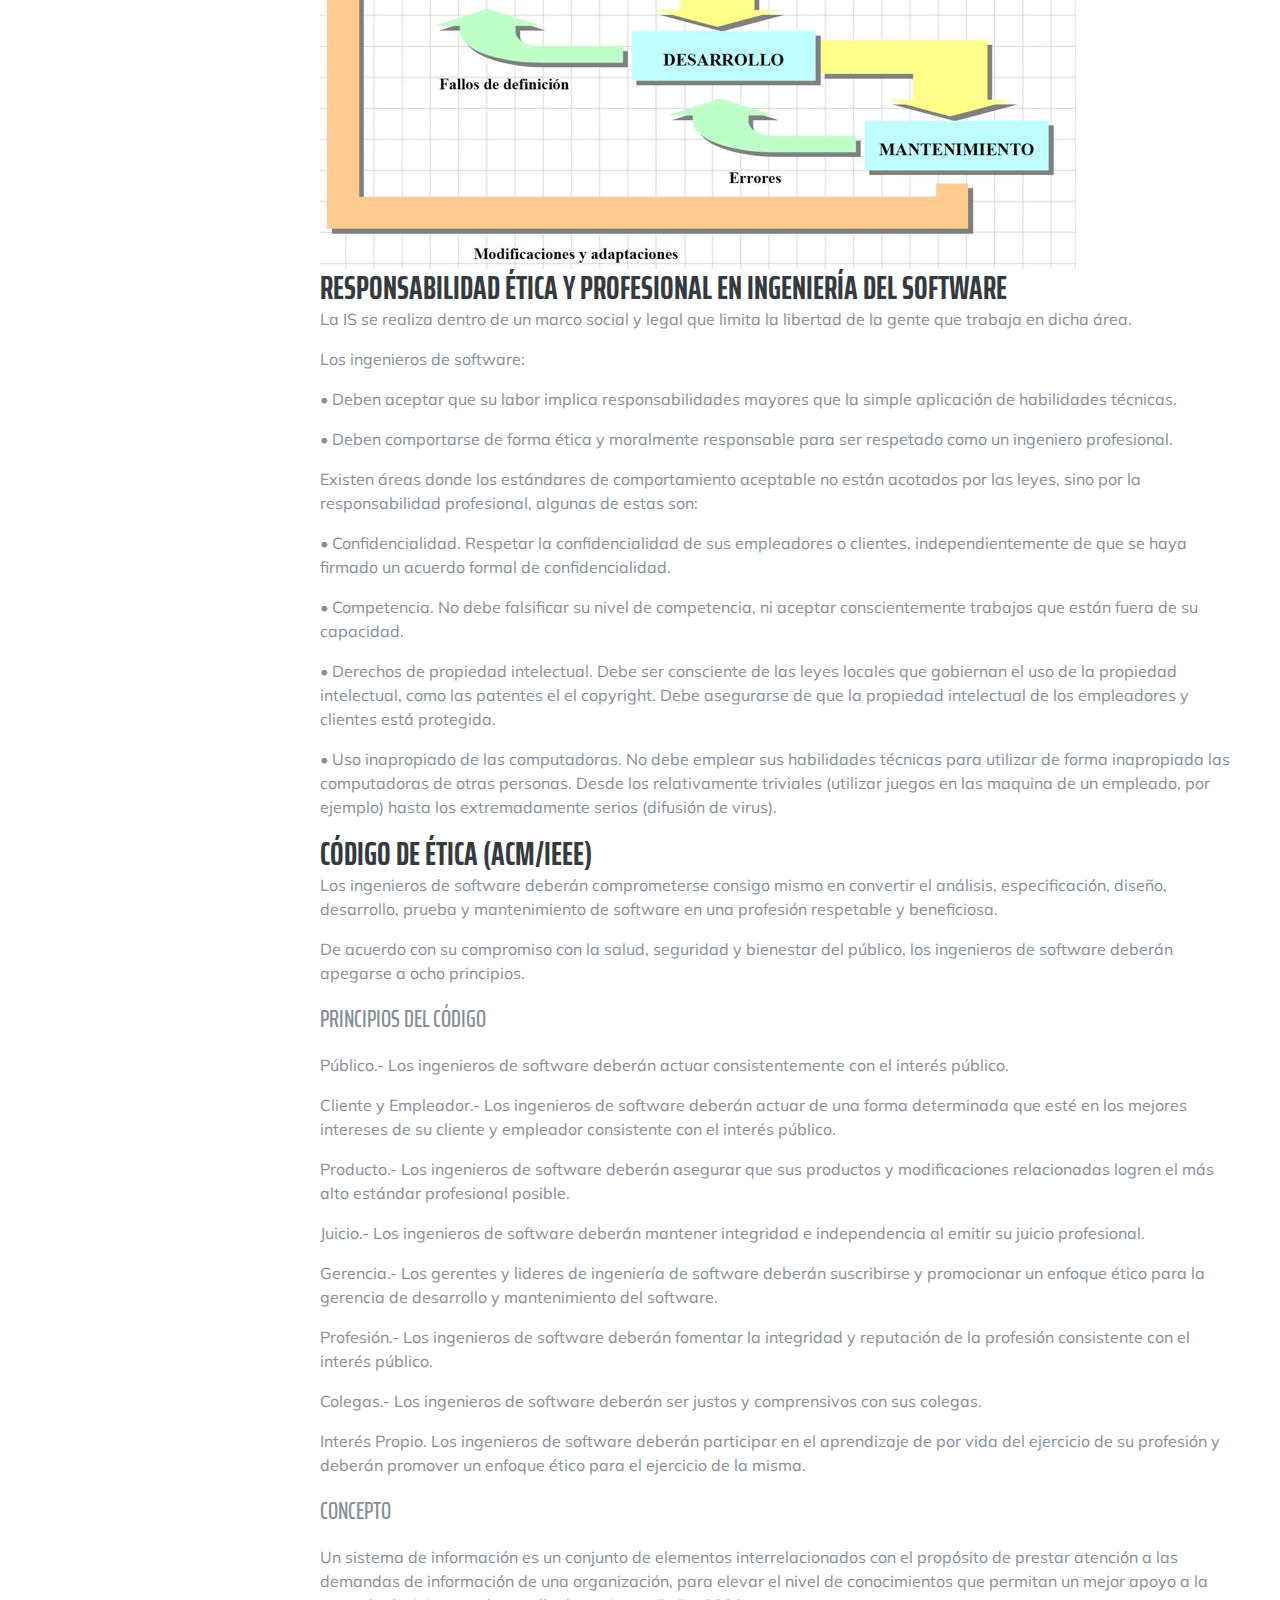
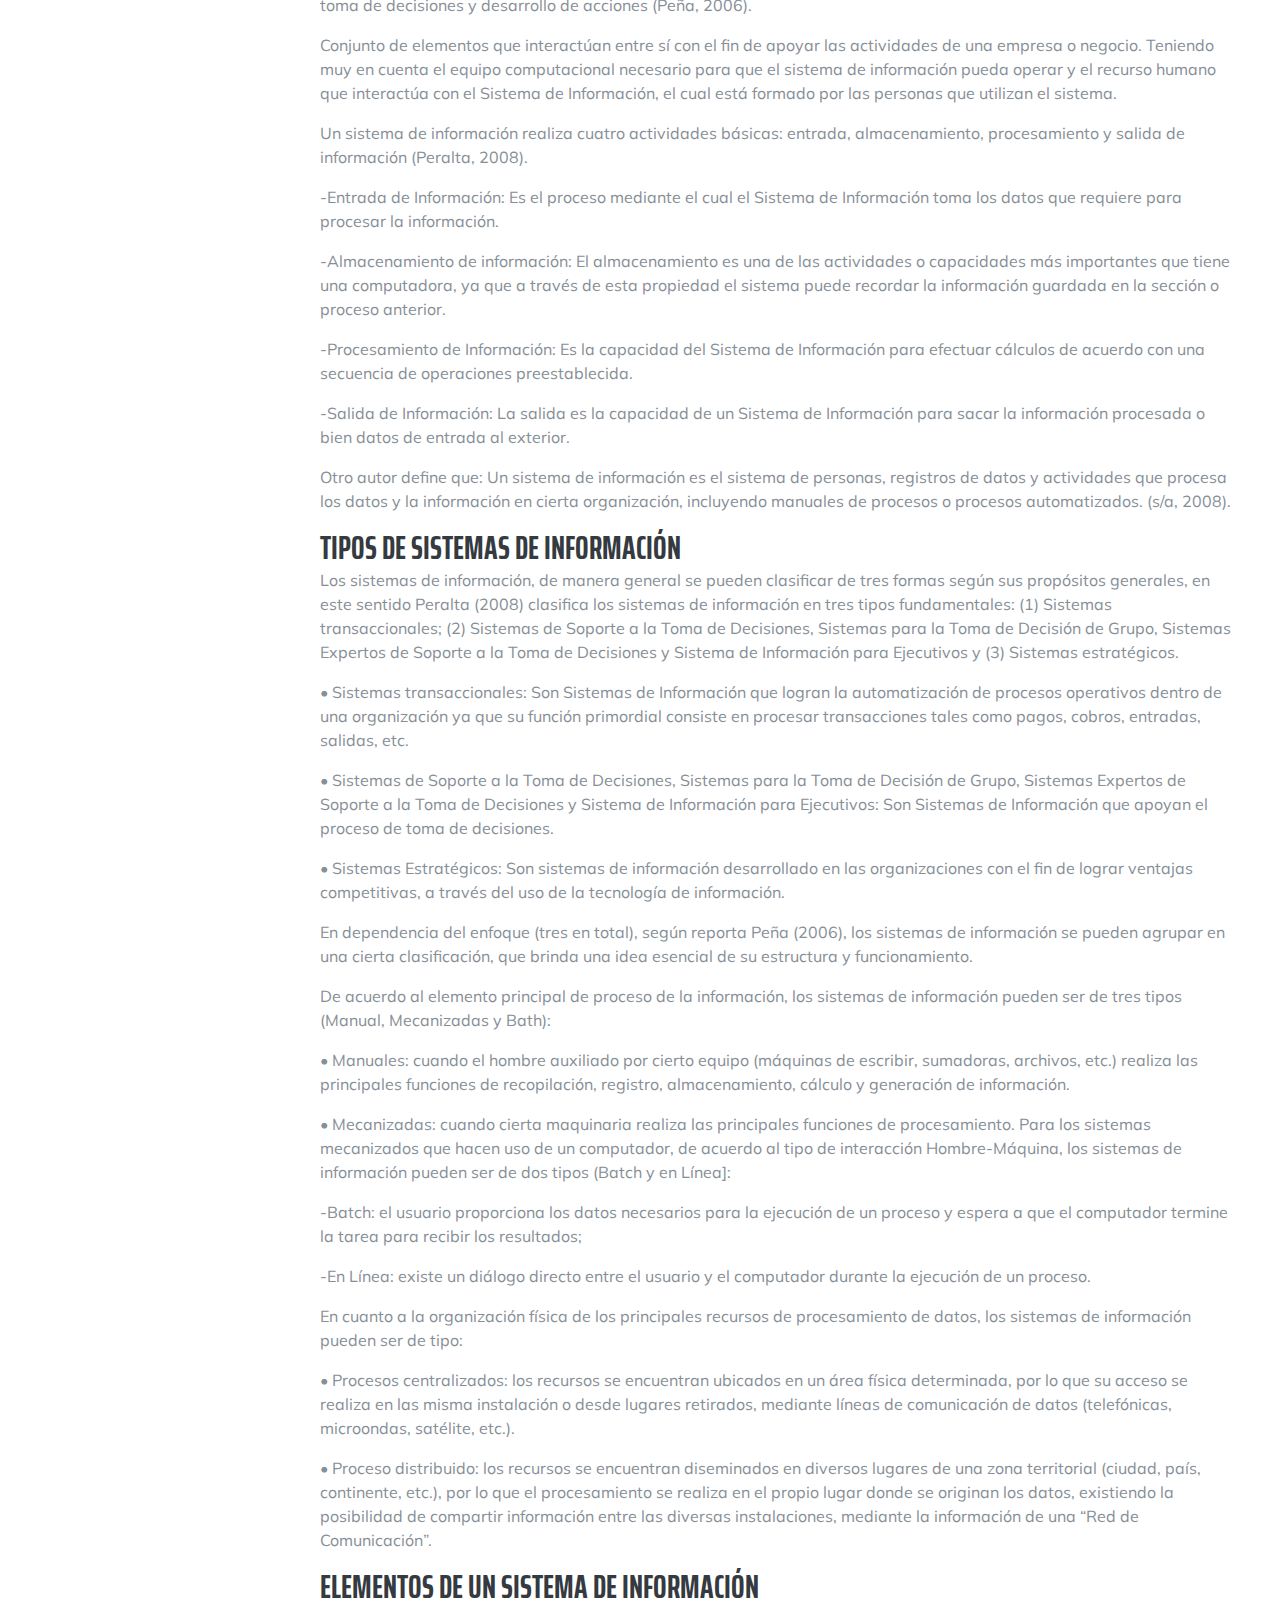
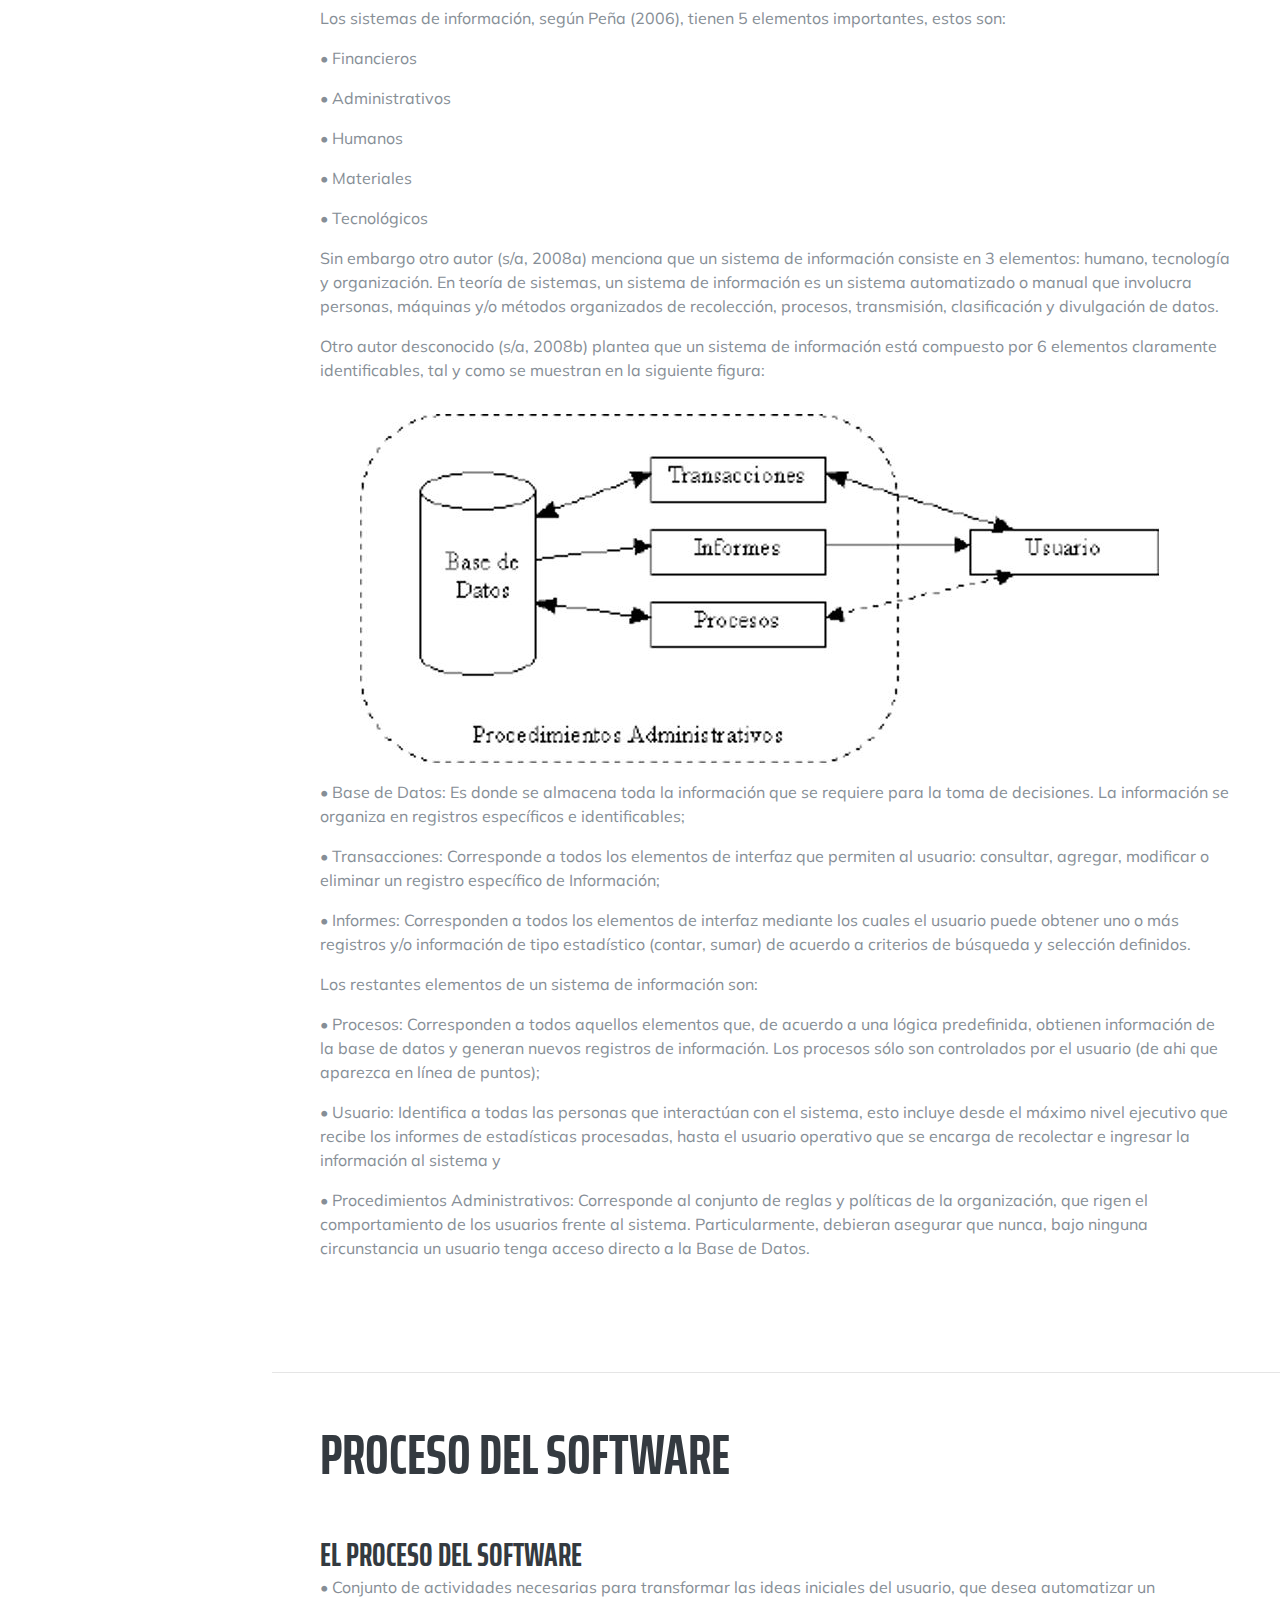
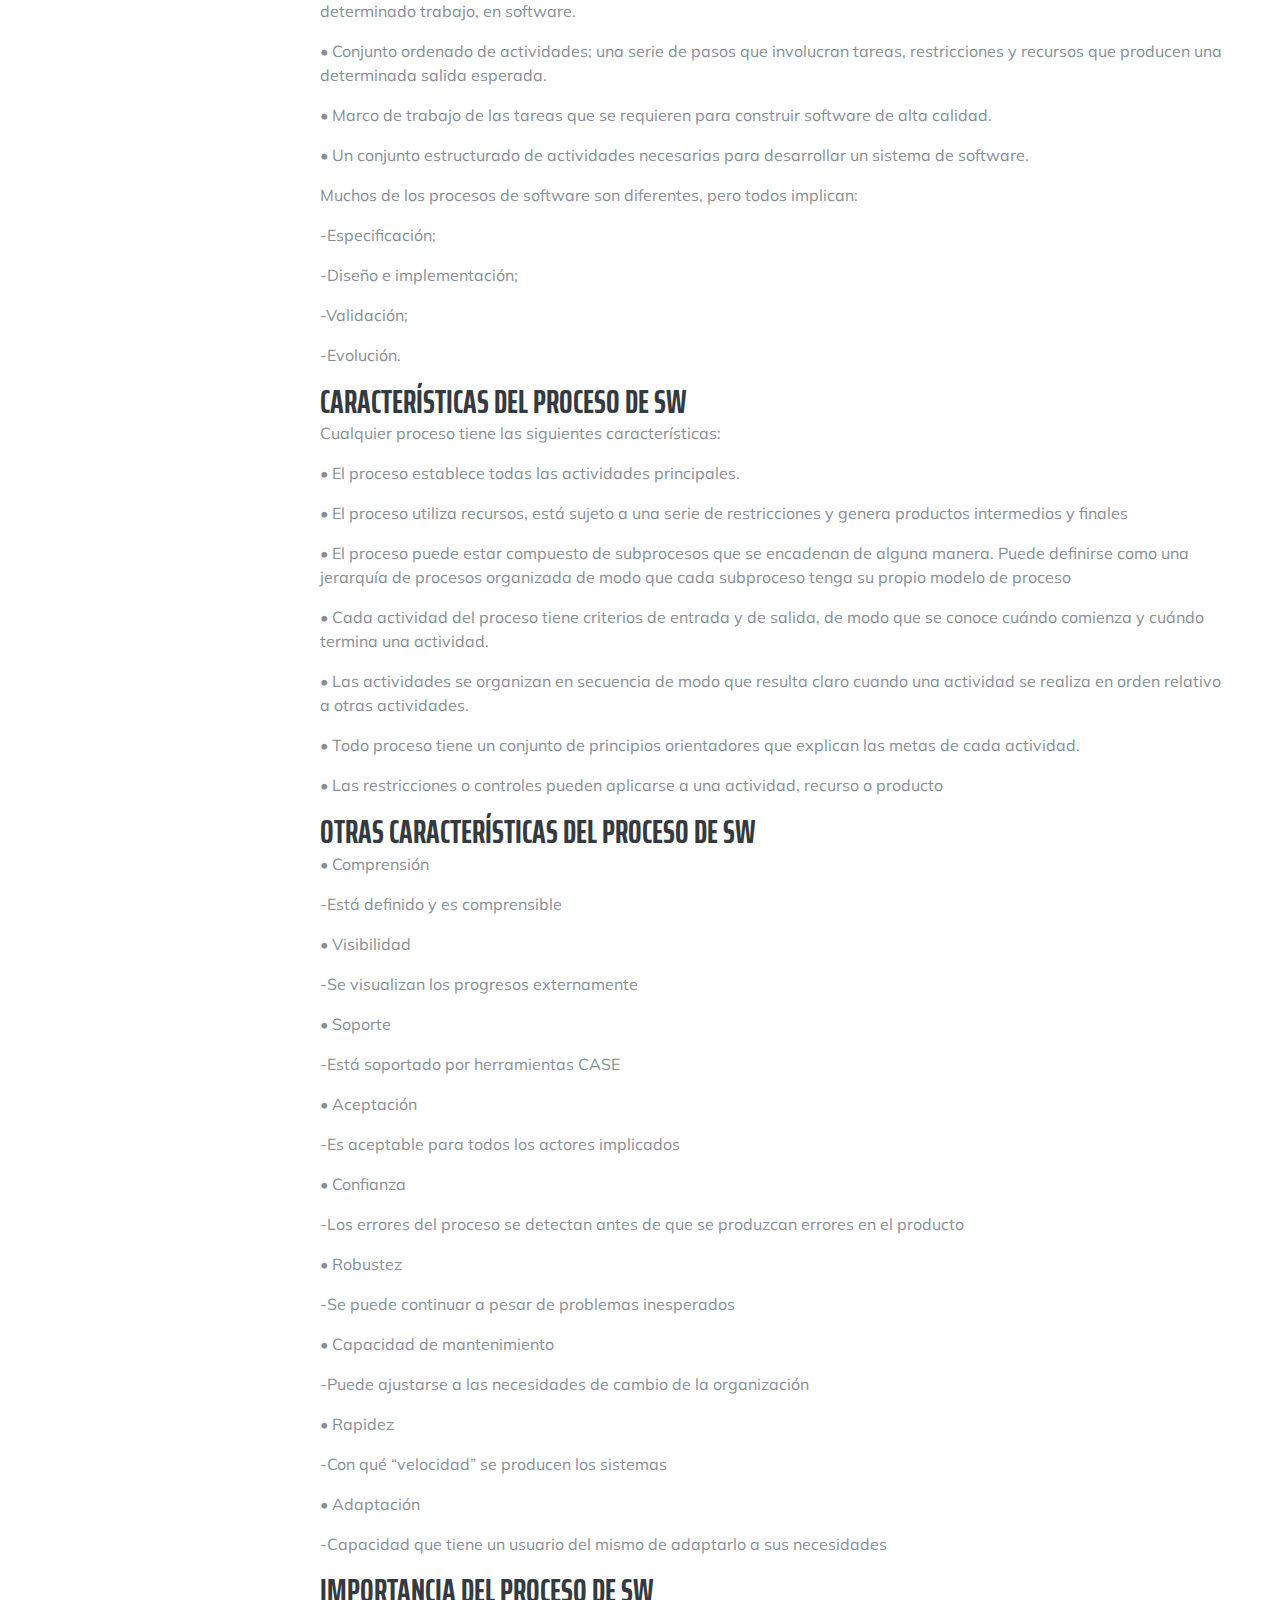
==== commit 77eb9b50: "1" ====
--- a/index.html
+++ b/index.html
@@ -271,7 +271,7 @@
               <p>-Perfectivo. Se modifica el programa para obtener más eficiencia o nuevas funcionalidades no especificadas en la definición del sistema.</p>
               <p>-Adaptativo. Adaptar el programa a los cambios en su entorno (cambio de SO, de CPU, de legislación, …)</p>
               <p>-Preventivo. El software se deteriora con los cambios, este mantenimiento hace cambios para que los programas se puedan corregir, adaptar y mejorar más rápidamente -> Reingeniería del SW.</p>
-              <img src="img/Capture3.JPG" width="600" height="275">
+              <img src="img/Captura3.JPG" width="761" height="346">
             <h3 class="mb-0">Responsabilidad ética y profesional en ingeniería del software</h3>
               <p>La IS se realiza dentro de un marco social y legal que limita la libertad de la gente que trabaja en dicha área.</p>
               <p>Los ingenieros de software: </p>
@@ -326,7 +326,7 @@
               <p>•  Tecnológicos</p>
               <p>Sin embargo otro autor (s/a, 2008a) menciona que un sistema de información consiste en 3 elementos: humano, tecnología y organización. En teoría de sistemas, un sistema de información es un sistema automatizado o manual que involucra personas, máquinas y/o métodos organizados de recolección, procesos, transmisión, clasificación y divulgación de datos.</p>
               <p>Otro autor desconocido (s/a, 2008b) plantea que un sistema de información está compuesto por 6 elementos claramente identificables, tal y como se muestran en la siguiente figura:</p>
-              <img src="img/Captura4.JPG" width="600" height="275">
+              <img src="img/Captura4.JPG" width="888" height="382">
               <p>•  Base de Datos: Es donde se almacena toda la información que se requiere para la toma de decisiones. La información se organiza en registros específicos e identificables;</p>
               <p>•  Transacciones: Corresponde a todos los elementos de interfaz que permiten al usuario: consultar, agregar, modificar o eliminar un registro específico de Información;</p>
               <p>•  Informes: Corresponden a todos los elementos de interfaz mediante los cuales el usuario puede obtener uno o más registros y/o información de tipo estadístico (contar, sumar) de acuerdo a criterios de búsqueda y selección definidos.</p>
@@ -410,7 +410,7 @@
               <p>•  Se incluyen aquellos aspectos de la definición del sistema necesarios para proporcionar el contexto de los productos y servicios de software.</p>
               <p>•  También proporciona procesos que pueden emplearse para definir, controlar y mejorar los procesos del ciclo de vida del software dentro de una organización o de un proyecto.</p>
               <p>•  Esta norma no fomenta o especifica ningún modelo concreto de ciclo de vida, gestión del software o método de ingeniería, ni prescribe cómo realizar ninguna de las actividades.</p>
-              <img src="img/Capturaxd5.JPG" width="400" height="600">
+              <img src="img/Capturaxd5.JPG" width="586" height="748">
           <h2 class="mb-5">Ciclo de vida del SW</h2>
               <p>•  Cuando un proceso implica la construcción de algún producto, suele referirse al proceso como un ciclo de vida</p>
               <p>-El proceso de desarrollo de software suele denominarse ciclo de vida del software</p>
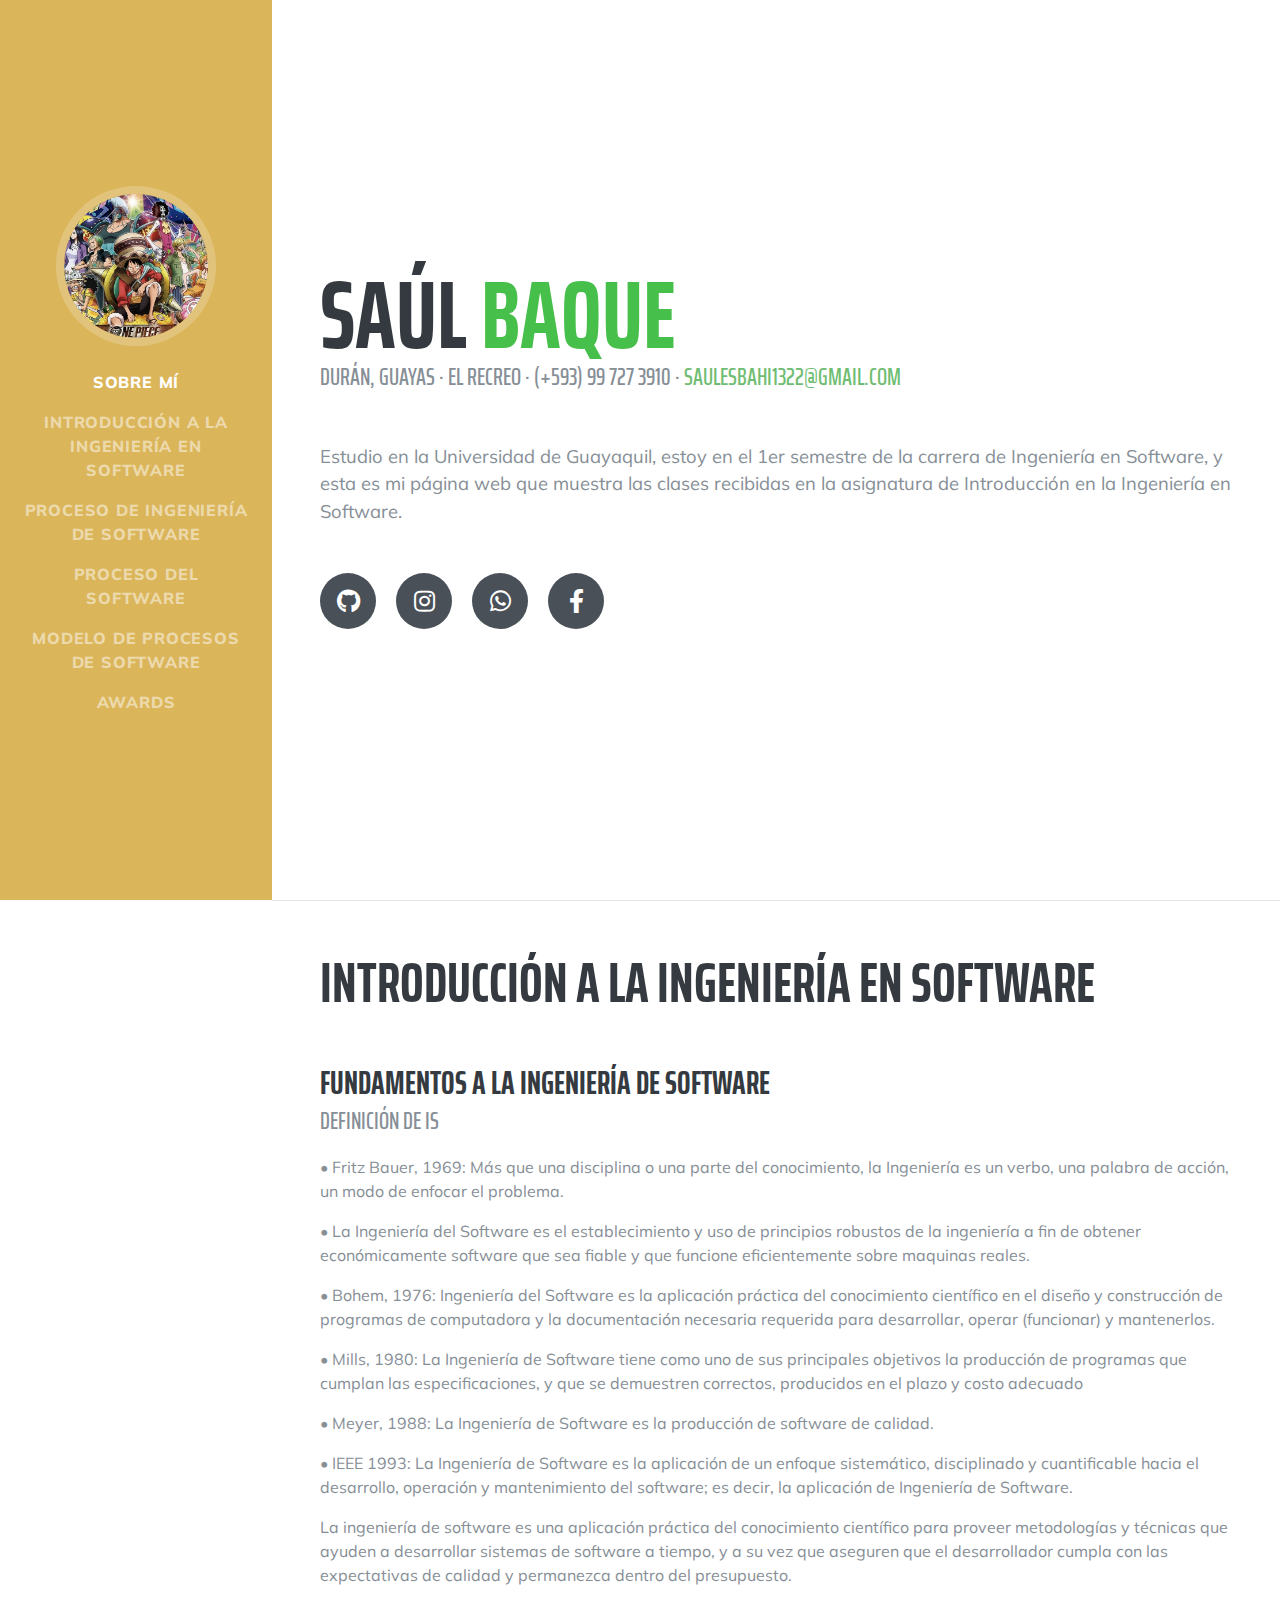
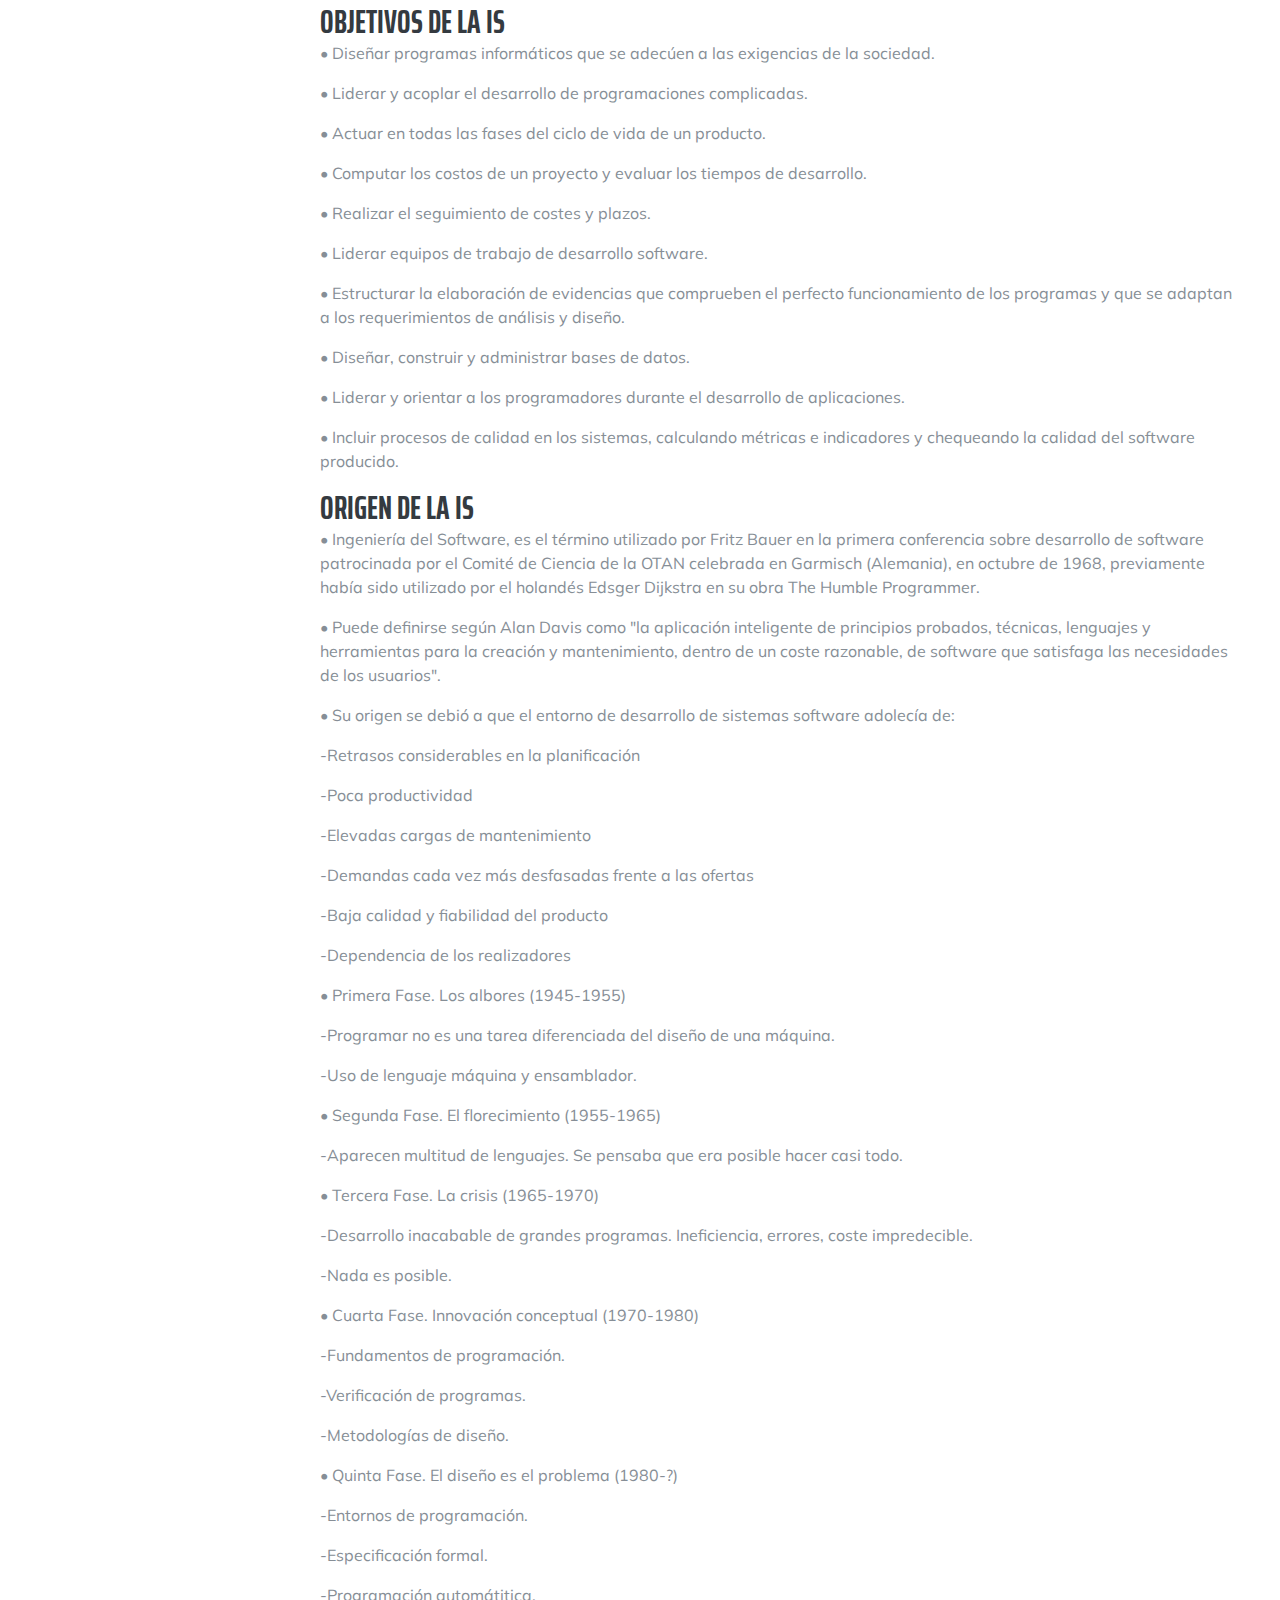
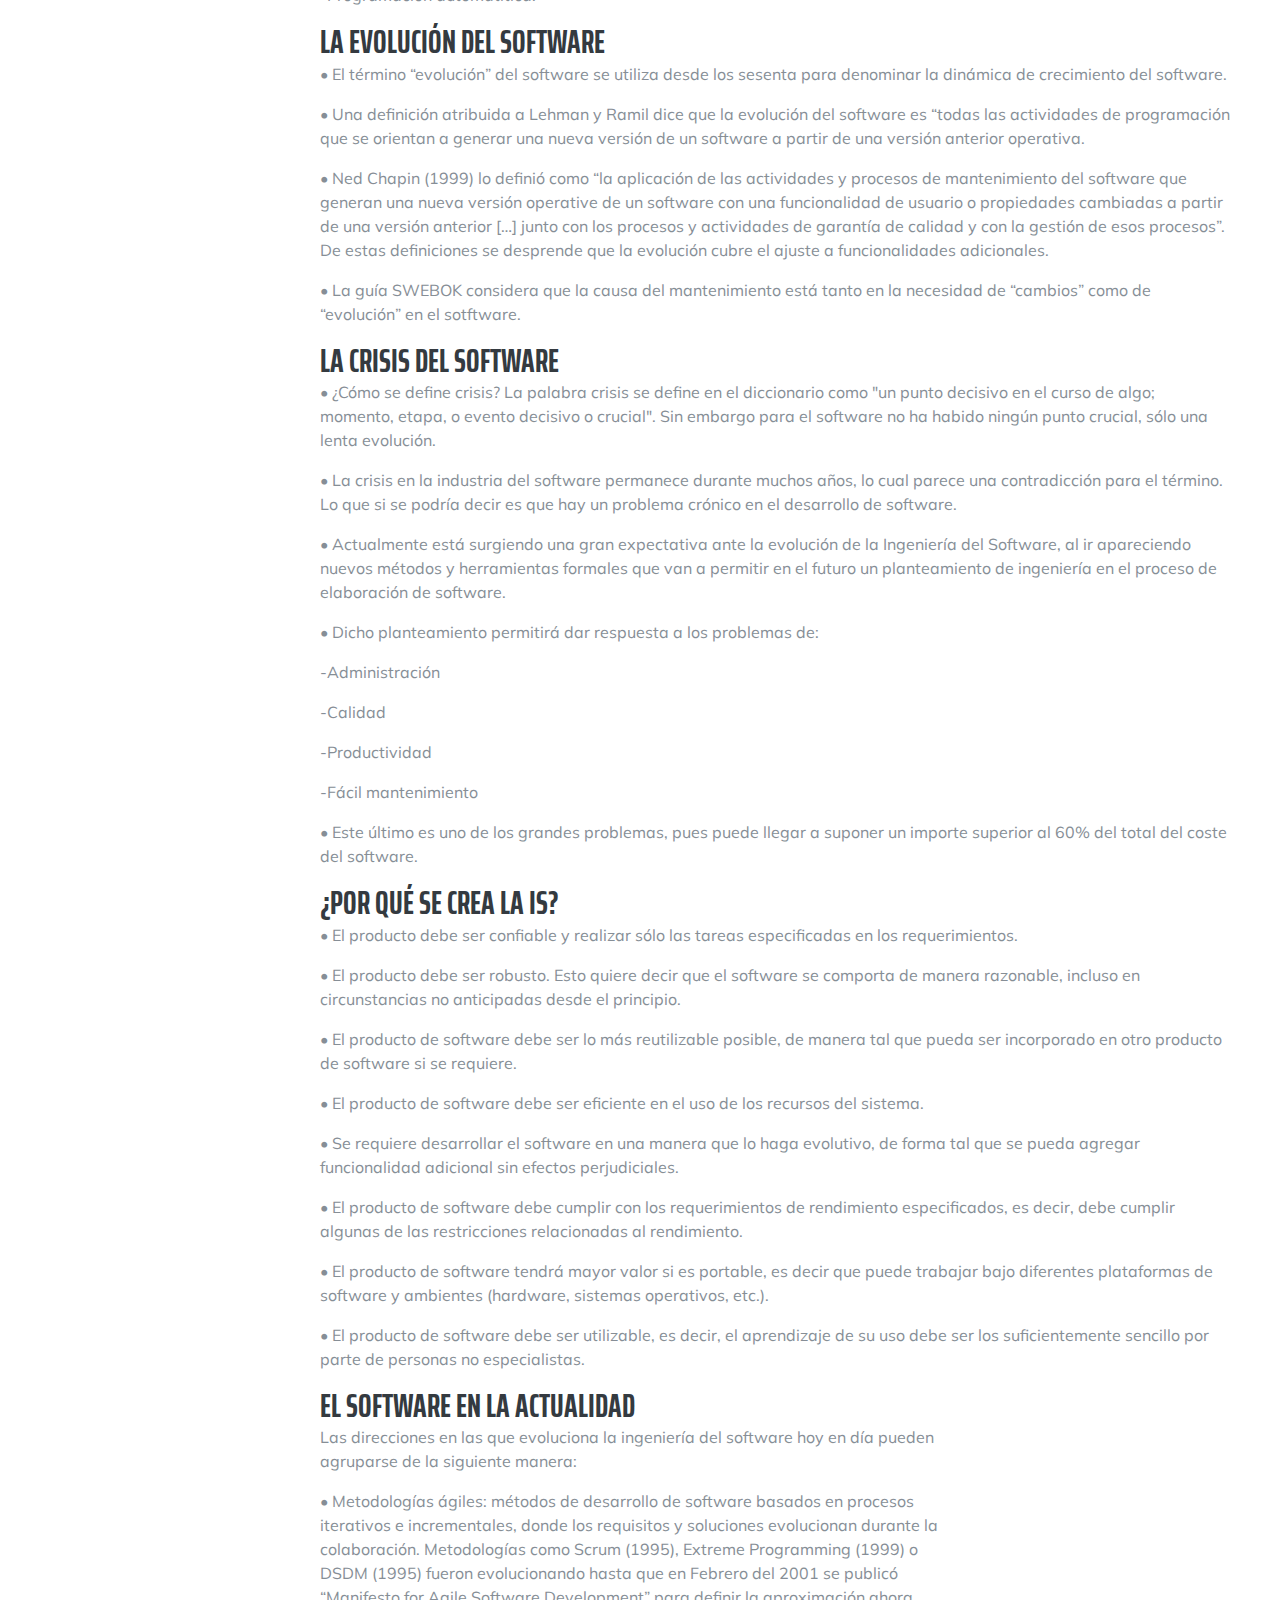
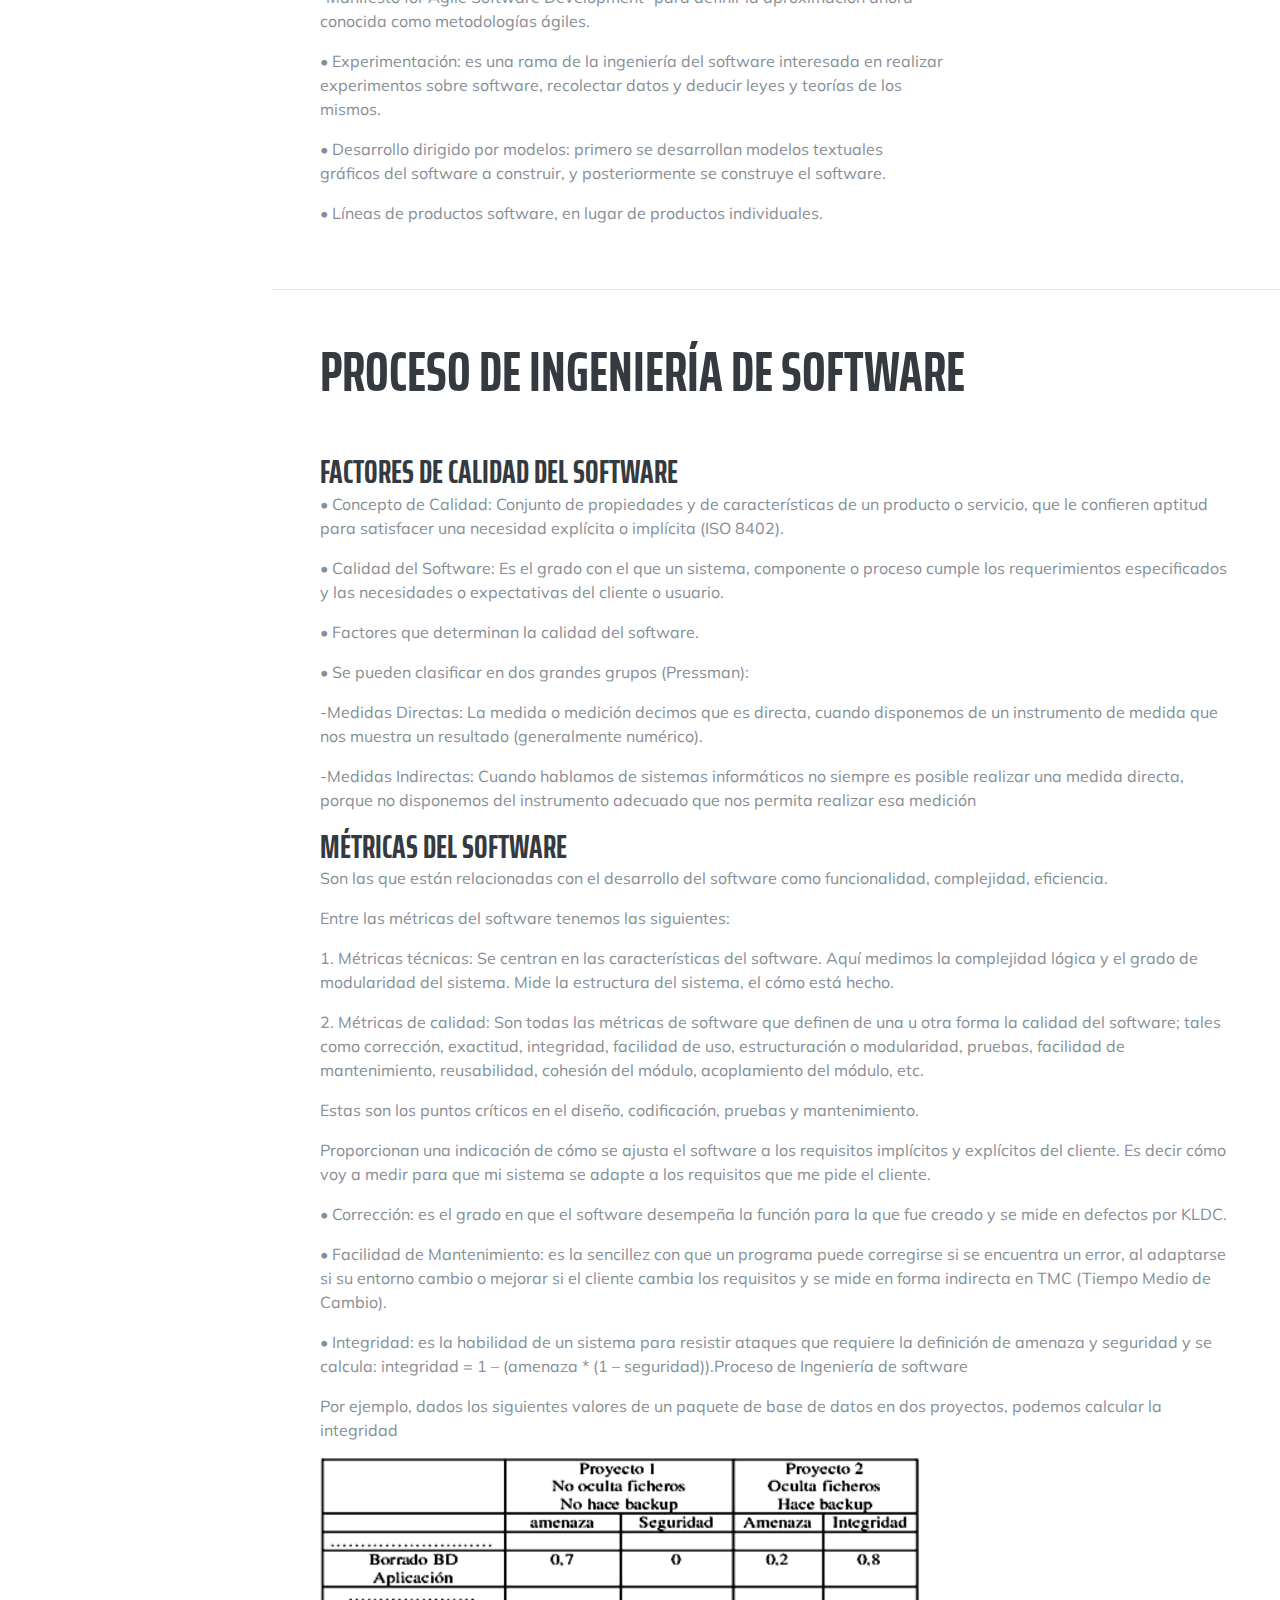
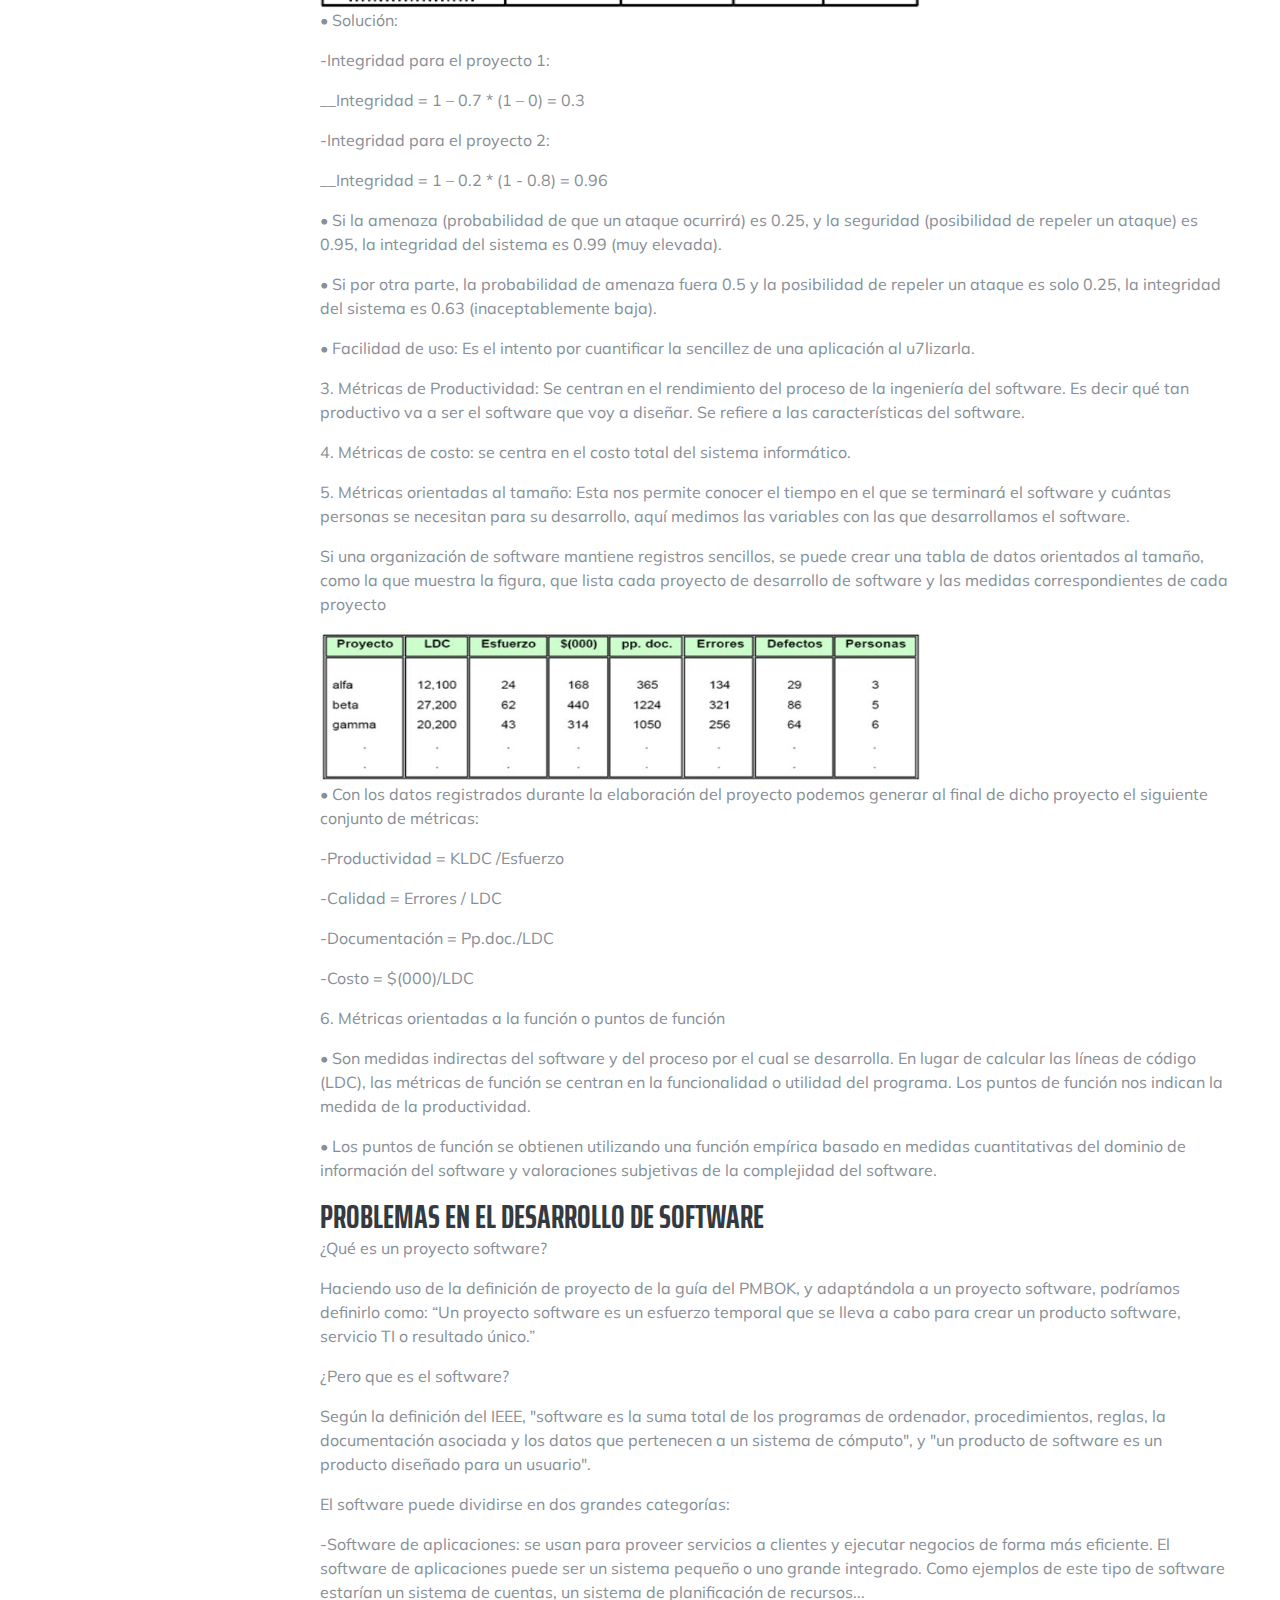
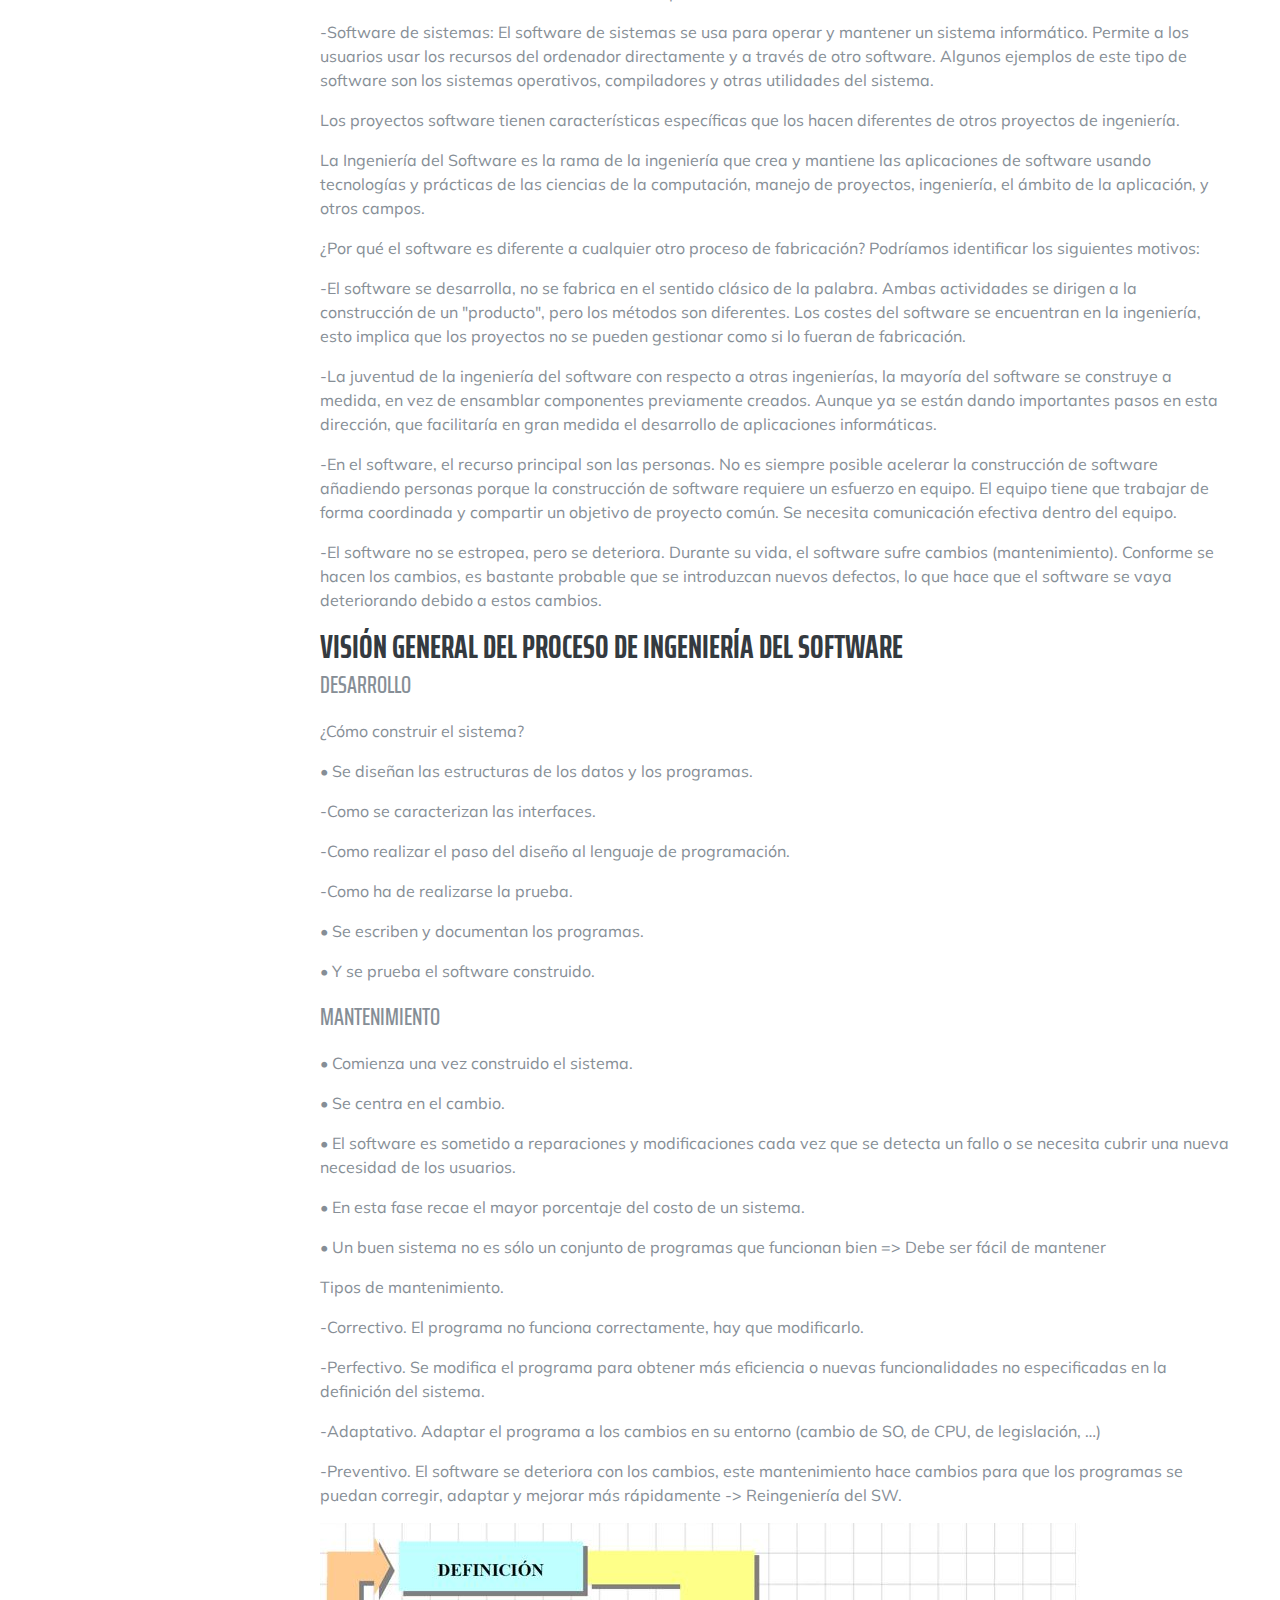
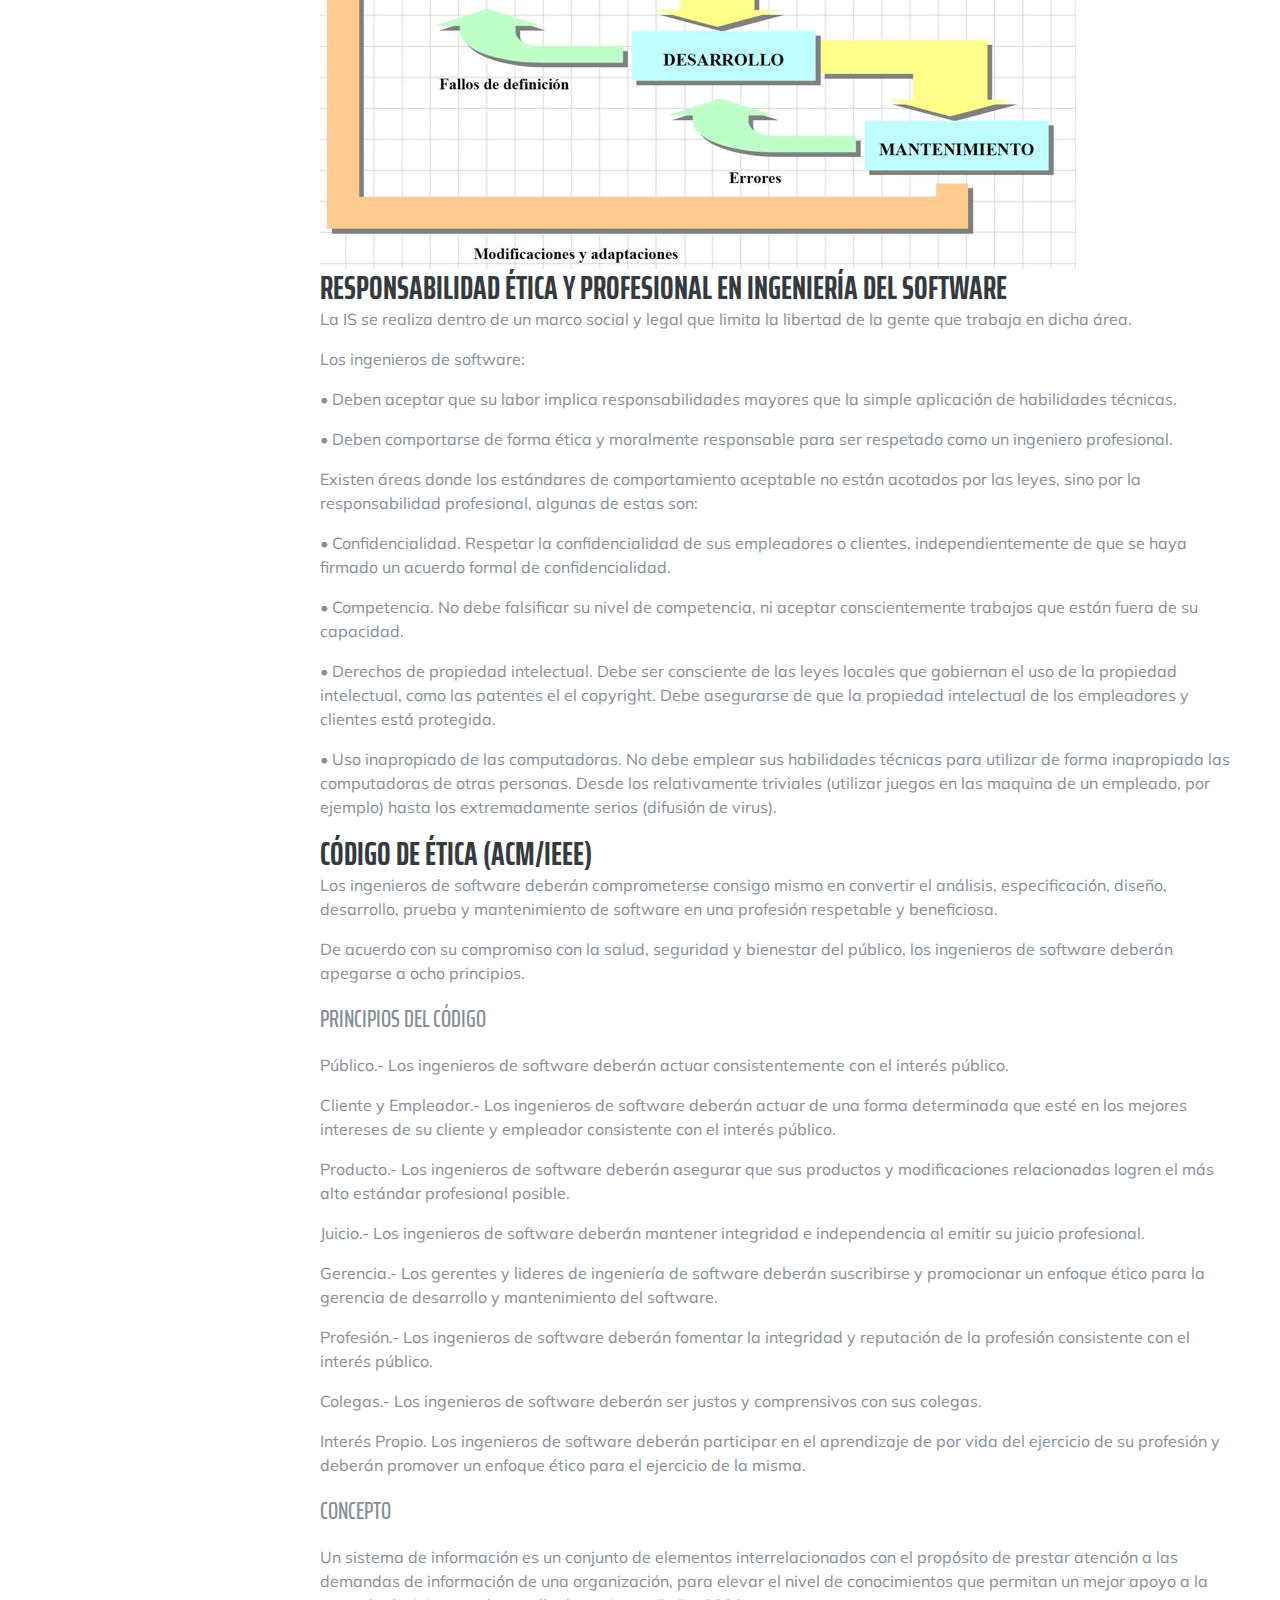
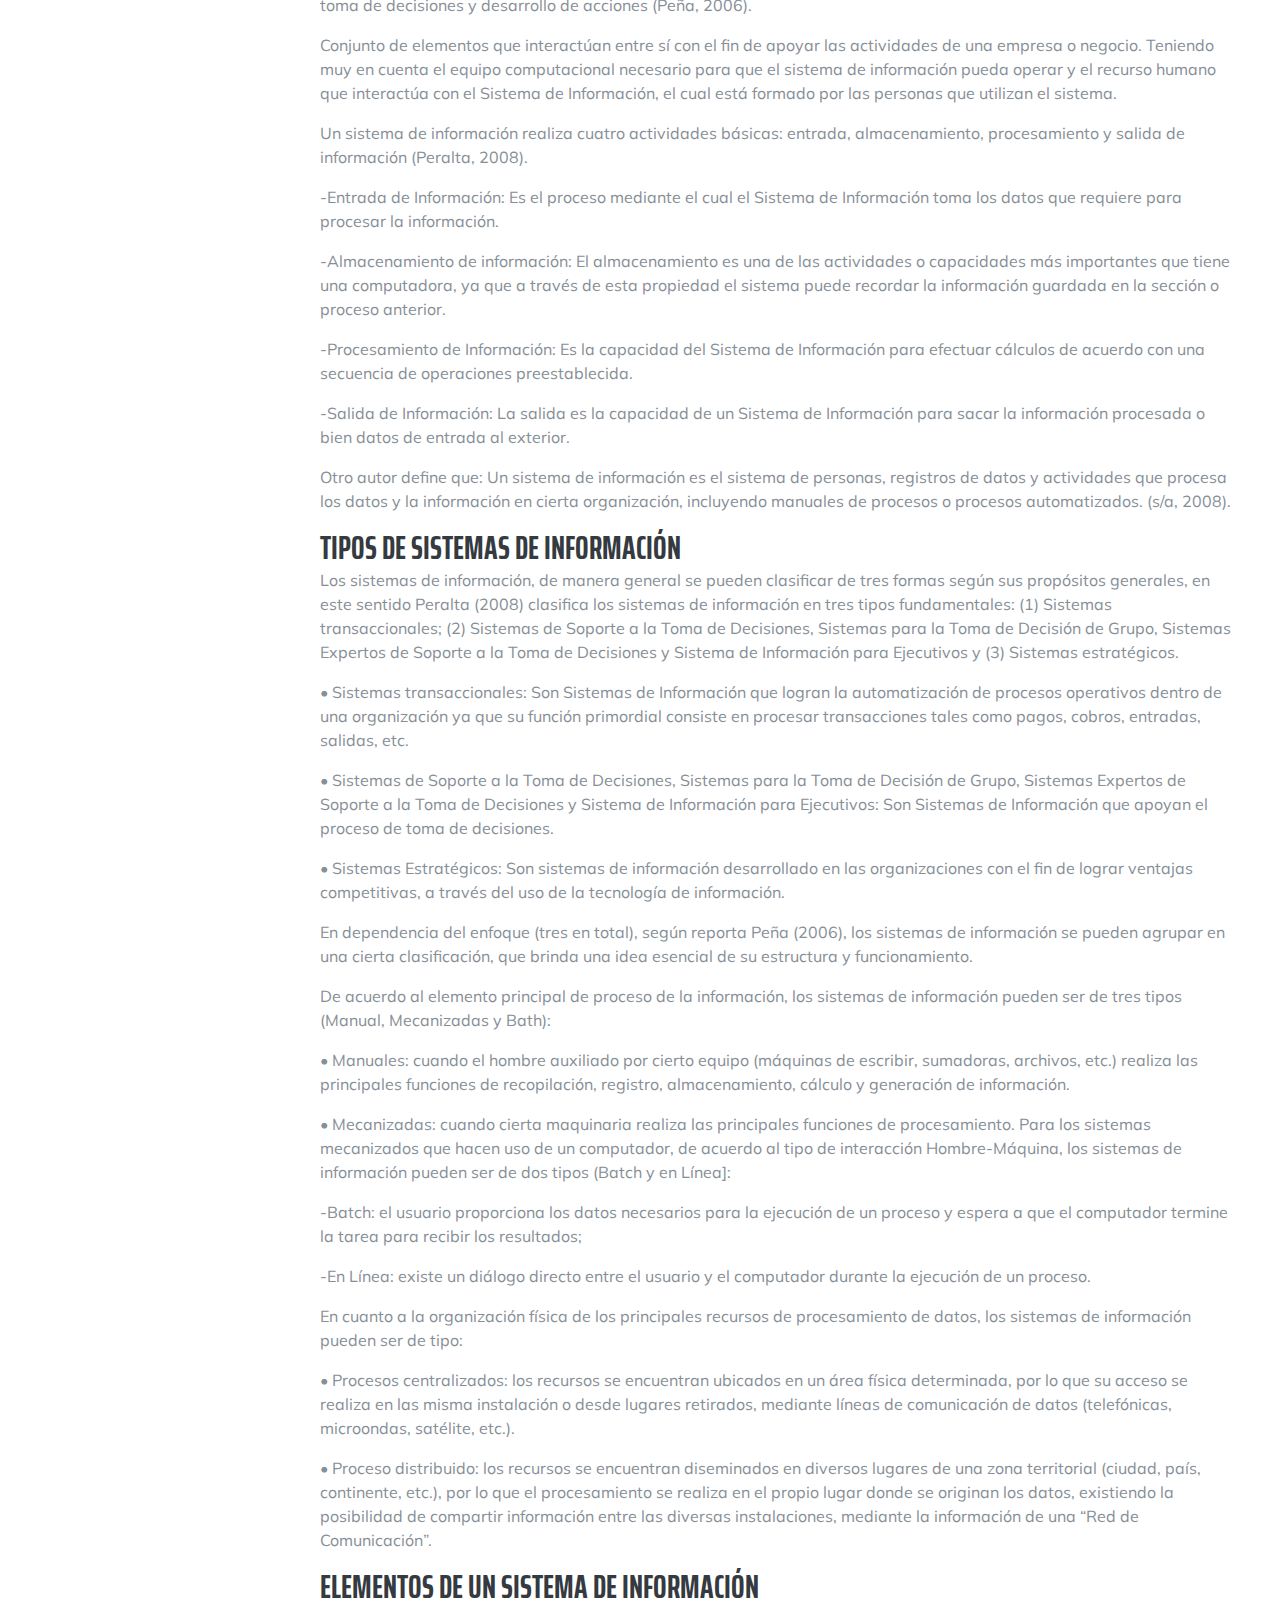
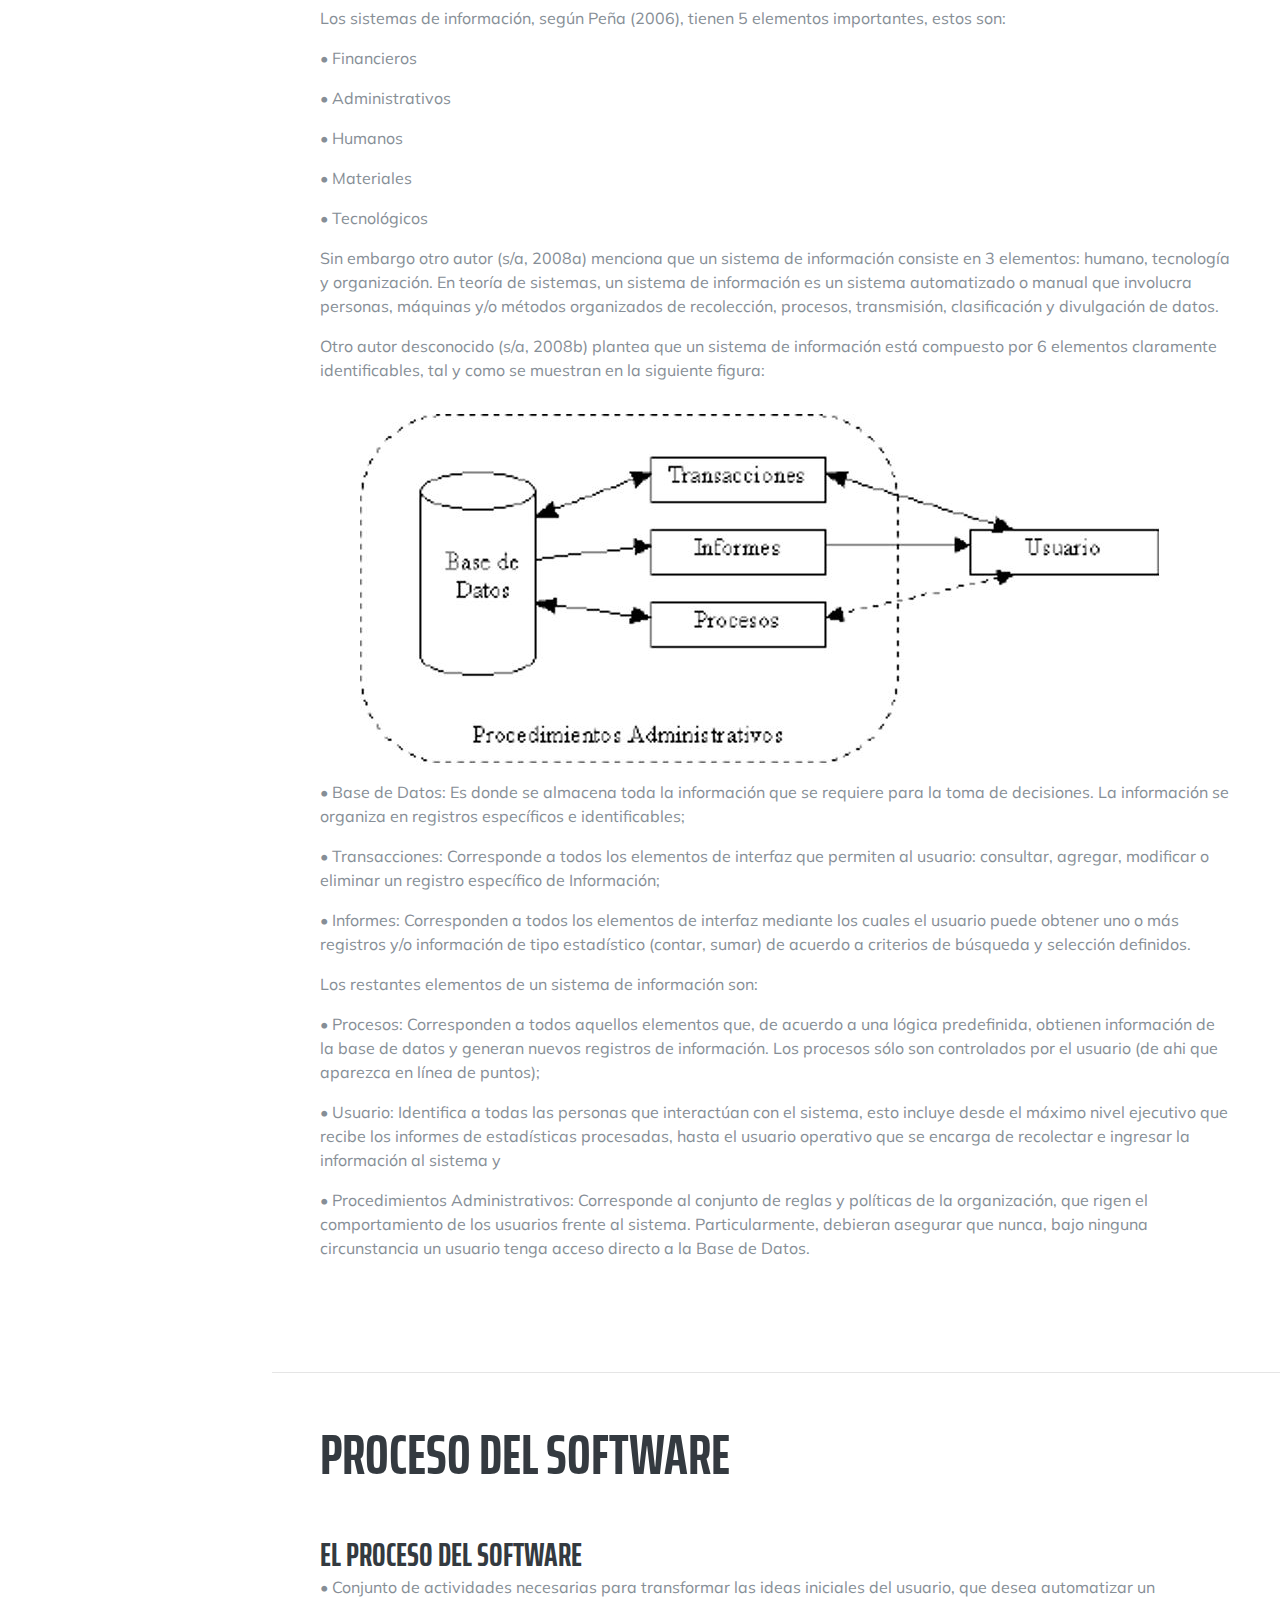
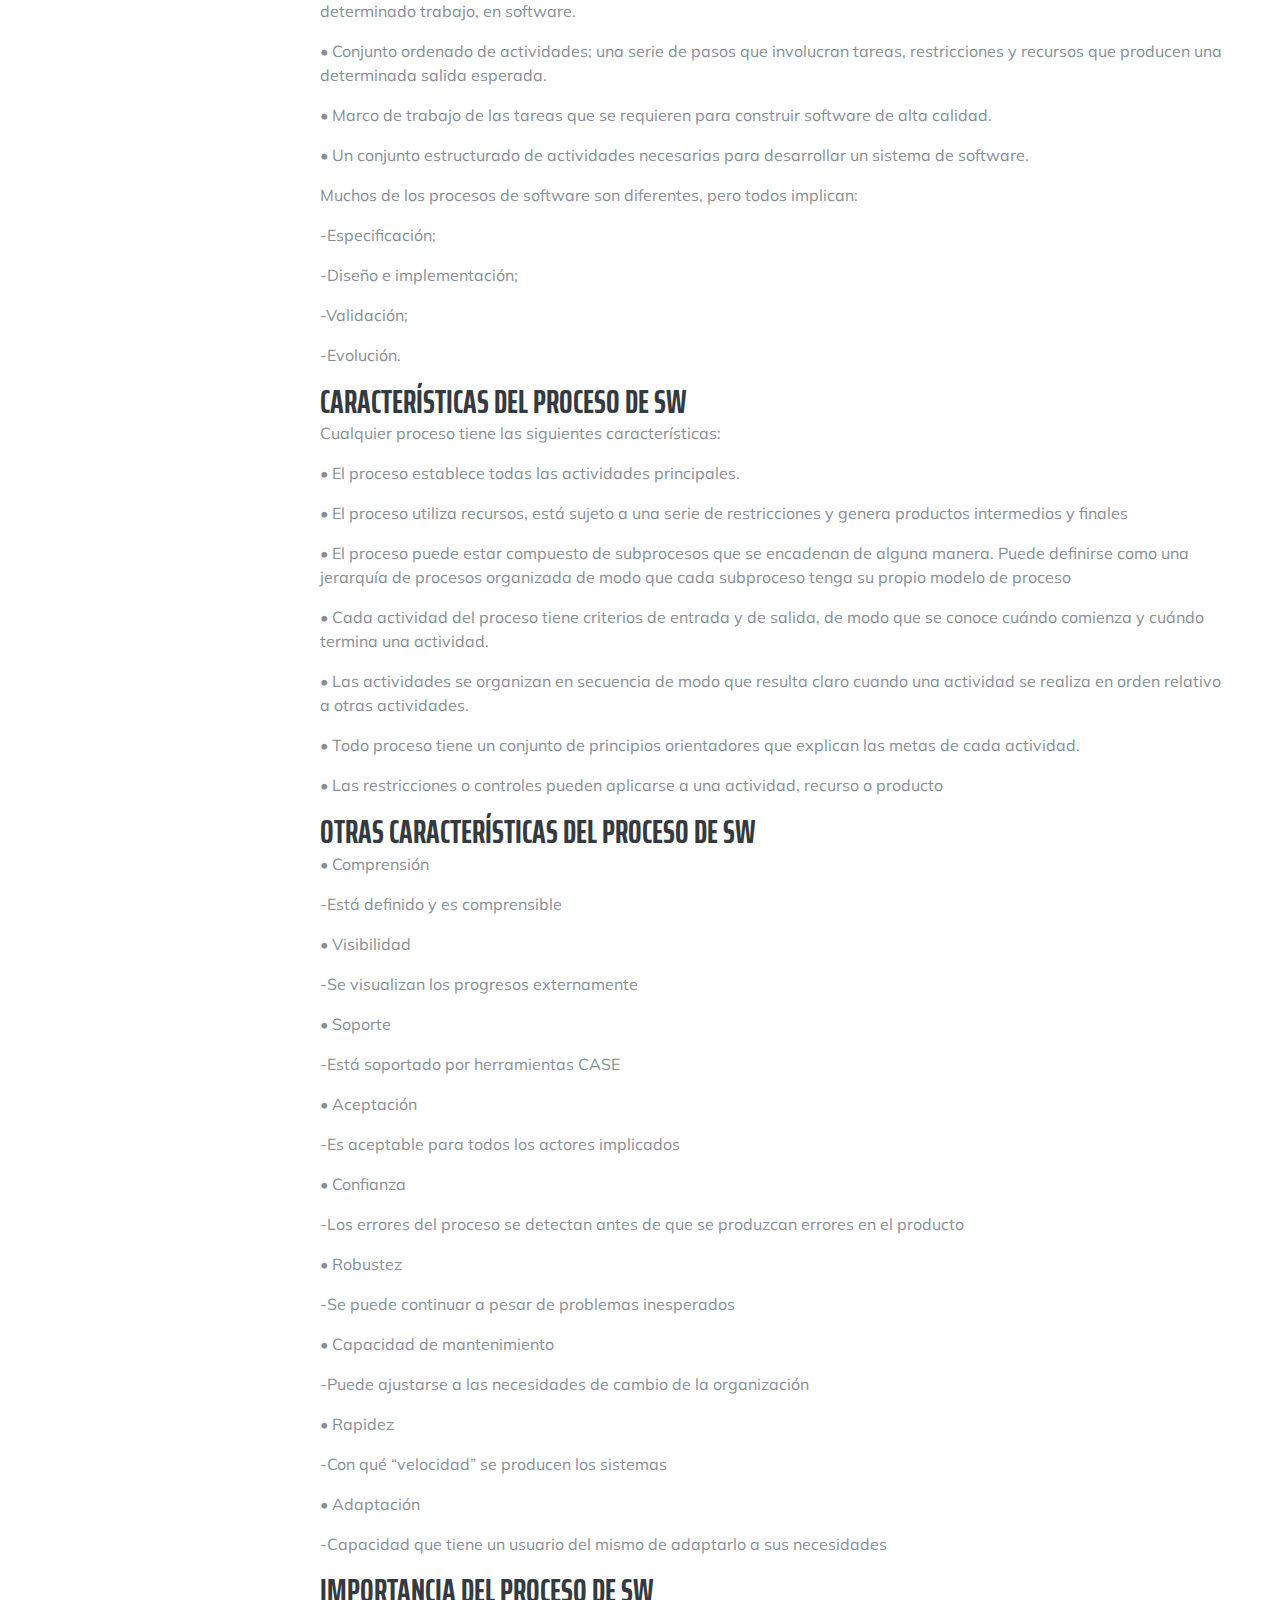
==== commit 0a420bab: "Add files via upload" ====
--- a/index.html
+++ b/index.html
@@ -9,7 +9,7 @@
   <meta name="author" content="">
 
   <title>Mi página :D</title>
-  <link rel="icon" href="https://icon-library.net/images/minecraft-icon/minecraft-icon-29.jpg" type="image/jpg">
+  <link rel="icon" href="http://www.iconarchive.com/download/i54293/crountch/one-piece-jolly-roger/Luffys-flag.ico" type="image/jpg">
 
   <!-- Bootstrap core CSS -->
   <link href="vendor/bootstrap/css/bootstrap.min.css" rel="stylesheet">
@@ -51,7 +51,7 @@
           <a class="nav-link js-scroll-trigger" href="#skills">Proceso del Software</a>
         </li>
         <li class="nav-item">
-          <a class="nav-link js-scroll-trigger" href="#interests">Interests</a>
+          <a class="nav-link js-scroll-trigger" href="#interests">Modelo de procesos de software</a>
         </li>
         <li class="nav-item">
           <a class="nav-link js-scroll-trigger" href="#awards">Awards</a>
@@ -444,6 +444,57 @@
               <p>•  Debugging: el objetivo de esta etapa es garantizar que nuestro programa no contiene errores de diseño o codificación. En esta etapa no deseamos saber si nuestro programa realiza lo que solicitó el usuario, esa tarea le corresponde a la etapa de implementación. En ésta deseamos encontrar la mayor cantidad de errores. Todos los programas contienen errores: encontrarlos es cuestión de tiempo. Lo ideal es encontrar la mayoría, si no todos, en esta etapa. También se pueden agregar testeos de performance.</p>
               <p>•  Validación: esta etapa tiene como objetivo la verificación de que el sistema desarrollado cumple con los requerimientos expresados inicialmente por el cliente y que han dado lugar al presente proyecto. En muchos proyectos las etapas de validación y debugging se realizan en paralelo por la estrecha relación que llevan. Sin embargo, tenemos que evitar la confusión: podemos realizarlos en paralelo, pero no como una única etapa.</p>
               <p>•  Evolución: en la mayoría de los proyectos se considera esta etapa como Mantenimiento y evolución, y se le asigna, no sólo el agregado de nuevas funcionalidades (evolución); sino la corrección de errores que surgen (mantenimiento). En la práctica esta denominación no es del todo errónea, ya que es posible que aun luego de una etapa de debugging y validación exhaustiva, se filtren errores.</p>
+            <h3 class="mb-0">¿Modelo de Proceso de SW?</h3>
+              <p>Hay varios modelos de procesos definidos en la bibliografía de Ingeniería del Software</p>
+              <p>Cada modelo de proceso representa un proceso desde una perspectiva particular, por lo que sólo ofrece una información parcial sobre dicho proceso.</p>
+            <h3 class="mb-0">Razones para modelar un proceso de SW</h3>
+              <p>•  Cuando se pone por escrito una descripción de un proceso, se da forma a una comprensión común de las actividades, recursos y restricciones relacionados con el desarrollo del software.</p>
+              <p>•  Ayuda al equipo de desarrollo a encontrar las inconsistencias, las redundancias y las omisiones en el proceso y en las partes que lo constituyen.</p>
+              <p>•  El modelo debe reflejar las metas del desarrollo. A medida que se construye el modelo el equipo de desarrollo evalúa las actividades candidatas por su adecuación para alcanzar dichas metas.</p>
+              <p>•  Ayuda al equipo de desarrollo a comprender dónde debe adaptarse el proceso</p>
+              <p>•  Los modelos de proceso de desarrollo de software incluyen los requisitos del sistema como entrada y un producto entregado como salida</p>
+            <h3 class="mb-0">Modelo general de proceso en Ingeniería</h3>
+              <p>•  Especificación</p>
+              <p>Formulación de los requisitos y restricciones del sistema </p>
+              <p>•  Diseño</p>
+              <p>Elaboración de un documento con el modelo del sistema</p>
+              <p>•  Fabricación</p>
+              <p>Construcción del sistema</p>
+              <p>•  Prueba</p>
+              <p>Comprobación de que el sistema cumple las especificaciones requeridas</p>
+              <p>•  Instalación</p>
+              <p>Entrega del sistema al cliente y garantía de que es operativo</p>
+              <p>•  Mantenimiento</p>
+              <p>Reparación de los fallos que aparecen en el sistema</p>
+              <p></p>
+              <p>En el proceso de construcción de sistemas informáticos se pueden distinguir tres fases genéricas:</p>
+              <p>•  Fase de definición</p>
+              <p>Se identifican los requisitos claves del sistema y del software</p>
+              <p>Se desarrolla</p>
+              <p>-Un Análisis de Sistemas</p>
+              <p>--Se define el papel de cada elemento en el sistema automatizado de información, incluyendo el que jugará el software</p>
+              <p>-Un Análisis de Requisitos</p>
+              <p>--Se especifican todos los requisitos de usuario que el sistema tiene que satisfacer</p>
+              <p>--Esta fase está orientada al QUÉ</p>
+              <p>---Qué información ha de ser procesada, qué función y rendimiento se desea, qué interfaces han de establecerse, qué ligaduras de diseño existen y qué criterios de validación se necesitan para definir un sistema correcto</p>
+              <p>Existe un paso complementario: la planificación del proyecto software:</p>
+              <p>-Se asignan los recursos</p>
+              <p>-Se estiman los costos</p>
+              <p>-Se planifican las tareas y el trabajo</p>
+              <p>•  Fase de desarrollo</p>
+              <p>Fase orientada al CÓMO</p>
+              <p>El primer paso de esta fase corresponde al Diseño del Software</p>
+              <p>-Se trasladan los requisitos del software a un conjunto de representaciones que describen la estructura de datos, arquitectura del software y procedimientos algorítmicos que permiten la construcción física de dicho software.</p>
+              <p>Los otros dos pasos de la fase de desarrollo corresponden a la Codificación y a la Prueba del Software</p>
+              <p>•  Fase de mantenimiento</p>
+              <p>-Mantenimiento correctivo</p>
+              <p>--Corrección de errores</p>
+              <p>-Mantenimiento adaptativo</p>
+              <p>--Adaptaciones requeridas por la evolución del entorno del software</p>
+              <p>-Mantenimiento perfectivo</p>
+              <p>--Las modificaciones debidas a los cambios de requisitos del usuario para mejorar el sistema</p>
+              <p>-Mantenimiento preventivo</p>
+              <p>--Mejora de las características internas del producto para hacer más mantenible</p>
       </div>
     </section>
 
@@ -451,9 +502,143 @@
 
     <section class="resume-section p-3 p-lg-5 d-flex align-items-center" id="interests">
       <div class="w-100">
-        <h2 class="mb-5">Interests</h2>
-        <p>Apart from being a web developer, I enjoy most of my time being outdoors. In the winter, I am an avid skier and novice ice climber. During the warmer months here in Colorado, I enjoy mountain biking, free climbing, and kayaking.</p>
-        <p class="mb-0">When forced indoors, I follow a number of sci-fi and fantasy genre movies and television shows, I am an aspiring chef, and I spend a large amount of my free time exploring the latest technology advancements in the front-end web development world.</p>
+        <h2 class="mb-5">Modelo de procesos de software</h2>
+        <div class="subheading mb-3">El modelo de cascada</div>
+        <p>Modelo de Plan-impulsado. Fases separadas y distintas de especificación y desarrollo. </p>
+        <div class="subheading mb-3">El desarrollo incremental</div>
+        <p>Especificación, desarrollo y validación se intercalan. Puede ser el plan impulsado o ágil.</p>
+        <p></p>
+        <p>Ingeniería de software orientado a reutilización</p>
+        <p>-El sistema se ensambla a partir de componentes existentes. Puede ser el plan impulsado o ágil. </p>
+        <p>En la práctica, la mayoría de los grandes sistemas se desarrollan mediante un proceso que incorpora elementos de todos estos modelos.</p>
+      <h3 class="mb-0">Modelo Cascada</h3>
+        <img src="img/Captura6.JPG" width="577" height="305">
+        <p>Las fases están identificadas por separado:</p>
+        <p>•  El análisis  y definición de requerimientos</p>
+        <p>•  Diseño del sistema y software.</p>
+        <p>•  Pruebas de implementación de unidades</p>
+        <p>•  Integración y pruebas del sistema </p>
+        <p>•  Operación y mantenimiento </p>
+        <p>El principal inconveniente del modelo de la cascada es la dificultad de acomodar el cambio después de que está en marcha el proceso. En principio, una fase tiene que ser completada antes de pasar a la siguiente fase.</p>
+        <div class="subheading mb-3">Problemas del Modelo de Cascada:</div>
+        <p>•  Inflexible división del proyecto en fases distintas hace que sea difícil responder a las necesidades cambiantes de los clientes. </p>
+        <p>•  Por lo tanto, este modelo sólo es apropiado cuando los requisitos son bien entendidos y los cambios serán bastante limitados durante el proceso de diseño.</p>
+        <p>•  Pocos sistemas tienen requisitos estables.</p>
+        <p>•  El modelo de cascada se utiliza sobre todo para los grandes proyectos de ingeniería de sistemas en que un sistema se desarrolla en varios lugares</p>
+      <h3 class="mb-0">Desarrollo Incremental</h3>
+        <img src="img/Captura7.JPG" width="476" height="272">
+        <div class="subheading mb-3">Beneficios:</div>
+        <p>•  El costo de atender las necesidades cambiantes de los clientes se reduce. </p>
+        <p>--La cantidad de análisis y la documentación que tiene que ser hecho de nuevo es mucho menor que la que se requiere con el modelo de cascada. </p>
+        <p>•  Es más fácil obtener retroalimentación de los clientes en el trabajo de desarrollo que se ha hecho.</p>
+        <p>--Los clientes pueden hacer comentarios sobre las manifestaciones del software y ver cuánto se ha implementado. </p>
+        <p>•  Más rápida entrega y despliegue de software de utilidad para el cliente es posible. </p>
+        <p>--Los clientes pueden usar y obtener valor a partir del software anterior que es posible con un proceso de cascada.</p>
+        <div class="subheading mb-3">Problemas:</div>
+        <p>•  El proceso no es visible.</p>
+        <p>--Los gerentes necesitan entregas regulares para medir el progreso. Si se desarrollan rápidamente los sistemas, no es rentable para producir documentos que reflejen todas las versiones del sistema.</p>
+        <p>•  Estructura del sistema tiende a degradarse a medida que se añaden nuevos incrementos. </p>
+        <p>--A menos tiempo y dinero que se gasta en la refactorización para mejorar el software, cambio regular tiende a corromper su estructura. La incorporación de nuevos cambios de software se vuelve cada vez más difícil y costoso. </p>
+      <h3 class="mb-0">Espiral</h3>
+        <img src="img/Captura8.JPG" width="700" height="400">
+        <div class="subheading mb-3">Definición:</div>
+        <p>•  Es un modelo de ciclo de vida desarrollado por Barry Boehm en 1988. </p>
+        <p>•  Las actividades de este modelo son una espiral, cada bucle es una actividad. </p>
+        <p>•  Las actividades no están fijadas a prioridad, sino que las siguientes se eligen en función del análisis de riesgo, comenzando por el bucle interior.</p>
+        <p>•  En este modelo, el esfuerzo de desarrollo es iterativo. Tan pronto como uno completa un esfuerzo de desarrollo, otro comienza. Además, en cada desarrollo ejecutado, puedes seguir estos cuatros pasos.</p>
+        <p>1.  Determinar qué quieres lograr. </p>
+        <p>2.  Determinar las rutas alternativas que puedes tomar para lograr estas metas. Por cada una, analizar los riesgos y resultados finales, y seleccionar la mejor. </p>
+        <p>3.  Seguir la alternativa seleccionada en el paso 2.</p>
+        <p>4.  Establecer qué tienes terminado. </p>
+        <div class="subheading mb-3">Principios Básicos:</div>
+        <p>•  Decidir qué problema se quiere resolver antes de viajar a resolverlo. </p>
+        <p>•  Examinar tus múltiples alternativas de acción y elegir una de las más convenientes. </p>
+        <p>•  Evaluar qué tienes hecho y qué tienes que haber aprendido después de hacer algo. </p>
+        <p>•  No ser tan ingenuo para pensar que el sistema que estás construyendo será "EL" sistema que el cliente necesita, y </p>
+        <p>•  Conocer (comprender) los niveles de riesgo, que tendrás que tolerar.  </p>
+        <p>El Modelo Espiral mejora el Modelo de Cascada enfatizando la naturaleza iterativa del proceso de diseño. Eso introduce un ciclo de prototipo iterativo. En cada iteración, las nuevas expresiones que son obtenidas transformando otras dadas son examinadas para ver si representan progresos hacia el objetivo.  </p>
+        <div class="subheading mb-3">Actividades principales:</div>
+        <p>PRIMER PASO. Identificación de:</p>
+        <p>•  Los objetivos de la parte del producto que está siendo elaborada (rendimientos, funcionalidad, adaptación al cambio, etc.). </p>
+        <p>•  Las alternativas principales de la implementación de esta porción del producto (usar el diseño A, usar el diseño B, reutilizar el módulo X de la aplicación Z, comprar a un proveedor externo, etc.). </p>
+        <p>•  Las restricciones impuestas para cada alternativa (costes, planificaciones, interfaces, etc.). </p>
+        <p>SEGUNDO PASO</p>
+        <p>•  Evaluar las diferentes alternativas que se plantean teniendo en cuenta los objetivos a conseguir y las restricciones impuestas. Frecuentemente, este paso identifica las áreas de incertidumbre del proyecto con sus correspondientes riesgos.</p>
+        <p>•  Si existen riesgos, lo siguiente es la formulación de una estrategia efectiva en coste (utilizando prototipos, simulación, bancos de prueba, cuestionario para los usuarios, modelización analítica o combinaciones de éstas y otras técnicas de resolución de riesgos) para resolver dichos riesgos.</p>
+        <p>TERCER PASO. Consiste en desarrollar, verificar y validar (probar):</p>
+        <p>•  Tareas de la actividad propia y de prueba.</p>
+        <p>•  Análisis de alternativas e identificación resolución de riesgos. </p>
+        <p>•  Dependiendo del resultado de la evaluación de los riesgos, se elige un modelo para el desarrollo, el que puede ser cualquiera de los otros existentes, como formal, evolutivo, cascada, etc. </p>
+        <p>CUARTO PASO. Revisar todo lo hecho, evaluándolo, y con ello decidir si se continúa con las fases siguientes y planificar la próxima actividad. </p>
+        <div class="subheading mb-3">Características:</div>
+        <p>•  En cada giro se construye un nuevo modelo del sistema completo. </p>
+        <p>•  Este modelo puede combinarse con otros modelos de proceso de desarrollo (cascada, evolutivo). </p>
+        <p>•  Mejor modelo para el desarrollo de grandes sistemas. </p>
+        <p>•  El análisis de riesgo requiere la participación de personal  altamente calificado.  </p>
+        <div class="subheading mb-3">Ventajas:</div>
+        <p>•  El modelo en espiral puede adaptarse y aplicarse a lo largo de la vida del software de computadora. </p>
+        <p>•  Como el software evoluciona a medida que progresa el proceso, el desarrollador y el cliente comprenden y reaccionan mejor ante riesgos en cada uno de los nivele evolutivos. </p>
+        <p>•  El modelo en espiral permite a quien lo desarrolla aplicar el enfoque de construcción de prototipos en cualquier etapa de evolución del producto.   </p>
+        <p>•  El modelo en espiral demanda una consideración directa de los riesgos técnicos en todas las etapas del proyecto y si se aplica adecuadamente debe reducir los riesgos antes de que se conviertan en problemas. </p>
+        <p>•  En la utilización de grandes sistemas a doblado la productividad.   </p>
+      <h3 class="mb-0">Desarrollo Rápido de Aplicaciones (DRA)</h3>
+        <img src="img/Captura9.JPG" width="490" height="567">
+        <div class="subheading mb-3">Definición:</div>
+        <p>•  Es un modelo de proceso del ciclo de vida clásico que enfatiza un ciclo de vida de desarrollo extremadamente corto.   </p>
+        <p>•  El modelo DRA es una adaptación a alta velocidad del ciclo de vida clásico en el que se logra el desarrollo rápido utilizando un enfoque de construcción basado en componentes. Si se comprenden bien los requisitos y se limita el ámbito del proyecto, el proceso DRA permite al equipo de desarrollo crear un sistema completamente funcional dentro de períodos cortos de tiempo. </p>
+        <p>•  Cuando se utiliza principalmente para aplicaciones de sistemas de información, el enfoque DRA comprende las siguientes fases:</p>
+        <p>--Modelado de gestión: El flujo de información entre las funciones de gestión se modela de forma que responda a las siguientes preguntas: ¿Qué información conduce el proceso de gestión? ¿Qué información se genera? ¿Quién la genera? ¿A dónde va la información? ¿Quién la procesa?</p>
+        <p>--Modelado de datos: El flujo de información definido como parte de la fase de modelado de gestión refina como un conjunto de objetos de datos necesarios para apoyar la empresa. Se definen las características de cada uno de los objetos y relaciones entre estos objetos.</p>
+        <p>--Modelado de procesos: Los objetos de datos definidos en la fase de modelado de datos quedan transformados para lograr el flujo de información necesario para implementar una función de gestión. Las descripciones se crean para añadir, modificar, suprimir, o recuperar un objeto de datos.</p>
+        <p>--Generación de aplicaciones: El DRA asume la utilización de técnicas de cuarta generación. En lugar de crear software con lenguajes de programación de tercera generación, el proceso DRA trabaja para volver a utilizar componentes de programas ya existentes (cuando es posible) o a crear componentes reutilizables (cuando sea necesario). En todos los casos se utilizan herramientas automáticas para facilitar la construcción del software.</p>
+        <p>--Prueba y entrega: Como el proceso DRA enfatiza la reutilización, ya se han comprobado muchos de los componentes de los programas. Esto reduce tiempo de pruebas. Sin embargo, se deben probar todos los componentes nuevos y se deben ejercitar todas las interfaces a fondo.</p>
+        <p>--Prueba y entrega: Como el proceso DRA enfatiza la reutilización, ya se han comprobado muchos de los componentes de los programas. Esto reduce tiempo de pruebas. Sin embargo, se deben probar todos los componentes nuevos y se deben ejercitar todas las interfaces a fondo.</p>
+        <div class="subheading mb-3">Limitaciones:</div>
+        <p>Las limitaciones de tiempo impuestas en un proyecto DRA demandan ámbito en escalas. </p>
+        <p>•  Si una aplicación de gestión puede modularse de forma que permita completarse cada una de las funciones principales en menos de tres meses, es el candidato del DRA. </p>
+        <p>•  Cada una de las funciones puede ser afrontada por un equipo DRA diferente y ser integradas en un solo conjunto.</p>
+        <div class="subheading mb-3">Problemas:</div>
+        <p>•  Para proyectos grandes aunque por escalas, el DRA requiere recursos humanos suficientes como para crear el número correcto de equipos DRA.</p>
+        <p>•  DRA requiere clientes y desarrolladores comprometidos en las rápidas actividades necesarias para completar un sistema en un marco de tiempo abreviado. Si no hay compromiso, por ninguna de las partes constituyentes, los proyectos DRA fracasarán.</p>
+        <p>•  No todos los tipos de aplicaciones son apropiados para DRA. </p>
+        <p>•  Si un sistema no puede modularizarse adecuadamente, la construcción de los componentes necesarios para DRA será problemático. </p>
+        <p>•  Si está en juego el alto rendimiento, y se va a conseguir el rendimiento convirtiendo interfaces en componentes de sistemas, el modelo DRA puede que no funcione. </p>
+        <p>•  DRA no es adecuado cuando los riesgos técnicos son altos. Esto ocurre cuando una nueva aplicación hace uso de tecnologías nuevas, o cuando el nuevo software requiere un alto grado de interoperatividad con programas de computadoras ya existentes. </p>
+        <p>•  DRA enfatiza el desarrollo de componentes de programas reutilizables. </p>
+      <h3 class="mb-0">Orientados a la Reutilización</h3>
+        <img src="img/Captura10.JPG" width="700" height="300">
+        <div class="subheading mb-3">Definición:</div>
+        <p>•  Esta aproximación se basa en la existencia de un número significativo de elementos reutilizables. El proceso de desarrollo, se centra en la integración de estos elementos en un sistema, en lugar de desarrollarlo desde cero.</p>
+        <p>•  Incorpora muchas características del modelo en espiral. Es evolutivo por naturaleza. </p>
+        <p>•  El proceso tiende a estructurarse en dos subprocesos distintos y separados: </p>
+        <p>--El desarrollo para reutilización: construcción de elementos reutilizables dentro de un dominio concreto.</p>
+        <p>El desarrollo con reutilización: construcción de aplicaciones utilizando elementos reutilizables.</p>
+        <p>•  Etapas del proceso </p>
+        <p>--Análisis de los componentes; </p>
+        <p>--Requisitos de modificación; </p>
+        <p>--Configuración del sistema con la reutilización; </p>
+        <p>--Desarrollo e integración. </p>
+        <p>•  La reutilización es ahora el enfoque estándar para la construcción de muchos tipos de sistemas de negocio.</p>
+      <h3 class="mb-0">Orientados a Objetos</h3>
+        <img src="img/Captura11.JPG" width="800" height="400">
+        <div class="subheading mb-3">Definición:</div>
+        <p>•  El modelo orientado a objetos utiliza el paradigma de la orientación a objetos para el desarrollo de software.</p>
+        <p>•  Este enfoque realiza la construcción de modelos de un sistema por medio de la identificación y la especificación de un conjunto de objetos relacionados, que colaboran entre si de acuerdo a los requerimientos establecidos para el sistema de objetos.</p>
+        <p>•  La definición del modelado orientado a objetos puede claramente dividir el enfoque en tres dimensiones: </p>
+        <p>--La dimensión estructural. </p>
+        <p>--La dimensión dinámica. </p>
+        <p>--La dimisión funcional. </p>
+        <p>•  Este tipo de modelado implica la realización de las siguientes actividades: </p>
+        <p>1.  Identificar las clases, modelos y objetos. (objetos y atributos).</p>
+        <p>2.  Asociar estáticamente los objetos. (relaciones dependientes del dominio del problema). </p>
+        <p>3.  Especificación del comportamiento de los objetos. (Definir como se comportaran los objetos). </p>
+        <p>4.  Definir la jerarquía de herencia de las clases. (Definir la jerarquía de clases, para que el sistema quede lo más abstracto posible).</p>
+        <div class="subheading mb-3">Características:</div>
+        <p>•  EL modelado Orientado a Objetos está basado en el paradigma orientado a objetos. </p>
+        <p>•  Trata el almacenamiento de objetos (persistencia de los objetos). </p>
+        <p>•  Define un lenguaje para le definición y manipulación de objetos. </p>
+        <p>•  Incluye mecanismos para optimizar el acceso (Indexación y Clustering), el control de la concurrencia, seguridad y gestión de usuarios, facilidad de consulta y recuperación ante fallos. </p>
+        <p>•  Debido a que es un esquema orientado a objetos incluye: Encapsulamiento, herencia, polimorfismo, etc.</p>
       </div>
     </section>
 
--- a/css/resume.min.css
+++ b/css/resume.min.css
@@ -2,4 +2,4 @@
  * Start Bootstrap - Resume v5.0.8 (https://startbootstrap.com/template-overviews/resume)
  * Copyright 2013-2019 Start Bootstrap
  * Licensed under MIT (https://github.com/BlackrockDigital/startbootstrap-resume/blob/master/LICENSE)
- */body{font-family:Muli,-apple-system,BlinkMacSystemFont,'Segoe UI',Roboto,'Helvetica Neue',Arial,sans-serif,'Apple Color Emoji','Segoe UI Emoji','Segoe UI Symbol','Noto Color Emoji';padding-top:54px;color:#868e96}@media (min-width:992px){body{padding-top:0;padding-left:17rem}}h1,h2,h3,h4,h5,h6{font-family:'Saira Extra Condensed',-apple-system,BlinkMacSystemFont,'Segoe UI',Roboto,'Helvetica Neue',Arial,sans-serif,'Apple Color Emoji','Segoe UI Emoji','Segoe UI Symbol','Noto Color Emoji';font-weight:700;text-transform:uppercase;color:#343a40}h1{font-size:6rem;line-height:5.5rem}h2{font-size:3.5rem}h3{font-size:2rem}p.lead{font-size:1.15rem;font-weight:400}.subheading{text-transform:uppercase;font-weight:500;font-family:'Saira Extra Condensed',-apple-system,BlinkMacSystemFont,'Segoe UI',Roboto,'Helvetica Neue',Arial,sans-serif,'Apple Color Emoji','Segoe UI Emoji','Segoe UI Symbol','Noto Color Emoji';font-size:1.5rem}.social-icons a{display:inline-block;height:3.5rem;width:3.5rem;background-color:#495057;color:#fff!important;border-radius:100%;text-align:center;font-size:1.5rem;line-height:3.5rem;margin-right:1rem}.social-icons a:last-child{margin-right:0}.social-icons a:hover{background-color:#bd5d38}.dev-icons{font-size:3rem}.dev-icons .list-inline-item i:hover{color:#bd5d38}#sideNav .navbar-nav .nav-item .nav-link{font-weight:800;letter-spacing:.05rem;text-transform:uppercase}#sideNav .navbar-toggler:focus{outline-color:#d48a6e}@media (min-width:992px){#sideNav{text-align:center;position:fixed;top:0;left:0;display:flex;flex-direction:column;width:17rem;height:100vh}#sideNav .navbar-brand{display:flex;margin:auto auto 0;padding:.5rem}#sideNav .navbar-brand .img-profile{max-width:10rem;max-height:10rem;border:.5rem solid rgba(255,255,255,.2)}#sideNav .navbar-collapse{display:flex;align-items:flex-start;flex-grow:0;width:100%;margin-bottom:auto}#sideNav .navbar-collapse .navbar-nav{flex-direction:column;width:100%}#sideNav .navbar-collapse .navbar-nav .nav-item{display:block}#sideNav .navbar-collapse .navbar-nav .nav-item .nav-link{display:block}}section.resume-section{padding-top:5rem!important;padding-bottom:5rem!important;max-width:75rem}section.resume-section .resume-item .resume-date{min-width:none}@media (min-width:768px){section.resume-section{min-height:100vh}section.resume-section .resume-item .resume-date{min-width:18rem}}@media (min-width:992px){section.resume-section{padding-top:3rem!important;padding-bottom:3rem!important}}.bg-primary{background-color:#47bf4b!important}.text-primary{color:#47bf4b!important}a{color:#6fbd72}a:active,a:focus,a:hover{color:#824027}+ */body{font-family:Muli,-apple-system,BlinkMacSystemFont,'Segoe UI',Roboto,'Helvetica Neue',Arial,sans-serif,'Apple Color Emoji','Segoe UI Emoji','Segoe UI Symbol','Noto Color Emoji';padding-top:54px;color:#868e96}@media (min-width:992px){body{padding-top:0;padding-left:17rem}}h1,h2,h3,h4,h5,h6{font-family:'Saira Extra Condensed',-apple-system,BlinkMacSystemFont,'Segoe UI',Roboto,'Helvetica Neue',Arial,sans-serif,'Apple Color Emoji','Segoe UI Emoji','Segoe UI Symbol','Noto Color Emoji';font-weight:700;text-transform:uppercase;color:#343a40}h1{font-size:6rem;line-height:5.5rem}h2{font-size:3.5rem}h3{font-size:2rem}p.lead{font-size:1.15rem;font-weight:400}.subheading{text-transform:uppercase;font-weight:500;font-family:'Saira Extra Condensed',-apple-system,BlinkMacSystemFont,'Segoe UI',Roboto,'Helvetica Neue',Arial,sans-serif,'Apple Color Emoji','Segoe UI Emoji','Segoe UI Symbol','Noto Color Emoji';font-size:1.5rem}.social-icons a{display:inline-block;height:3.5rem;width:3.5rem;background-color:#495057;color:#fff!important;border-radius:100%;text-align:center;font-size:1.5rem;line-height:3.5rem;margin-right:1rem}.social-icons a:last-child{margin-right:0}.social-icons a:hover{background-color:#bd5d38}.dev-icons{font-size:3rem}.dev-icons .list-inline-item i:hover{color:#bd5d38}#sideNav .navbar-nav .nav-item .nav-link{font-weight:800;letter-spacing:.05rem;text-transform:uppercase}#sideNav .navbar-toggler:focus{outline-color:#d48a6e}@media (min-width:992px){#sideNav{text-align:center;position:fixed;top:0;left:0;display:flex;flex-direction:column;width:17rem;height:100vh}#sideNav .navbar-brand{display:flex;margin:auto auto 0;padding:.5rem}#sideNav .navbar-brand .img-profile{max-width:10rem;max-height:10rem;border:.5rem solid rgba(255,255,255,.2)}#sideNav .navbar-collapse{display:flex;align-items:flex-start;flex-grow:0;width:100%;margin-bottom:auto}#sideNav .navbar-collapse .navbar-nav{flex-direction:column;width:100%}#sideNav .navbar-collapse .navbar-nav .nav-item{display:block}#sideNav .navbar-collapse .navbar-nav .nav-item .nav-link{display:block}}section.resume-section{padding-top:5rem!important;padding-bottom:5rem!important;max-width:75rem}section.resume-section .resume-item .resume-date{min-width:none}@media (min-width:768px){section.resume-section{min-height:100vh}section.resume-section .resume-item .resume-date{min-width:18rem}}@media (min-width:992px){section.resume-section{padding-top:3rem!important;padding-bottom:3rem!important}}.bg-primary{background-color:#dbb55a!important}.text-primary{color:#47bf4b!important}a{color:#6fbd72}a:active,a:focus,a:hover{color:#824027}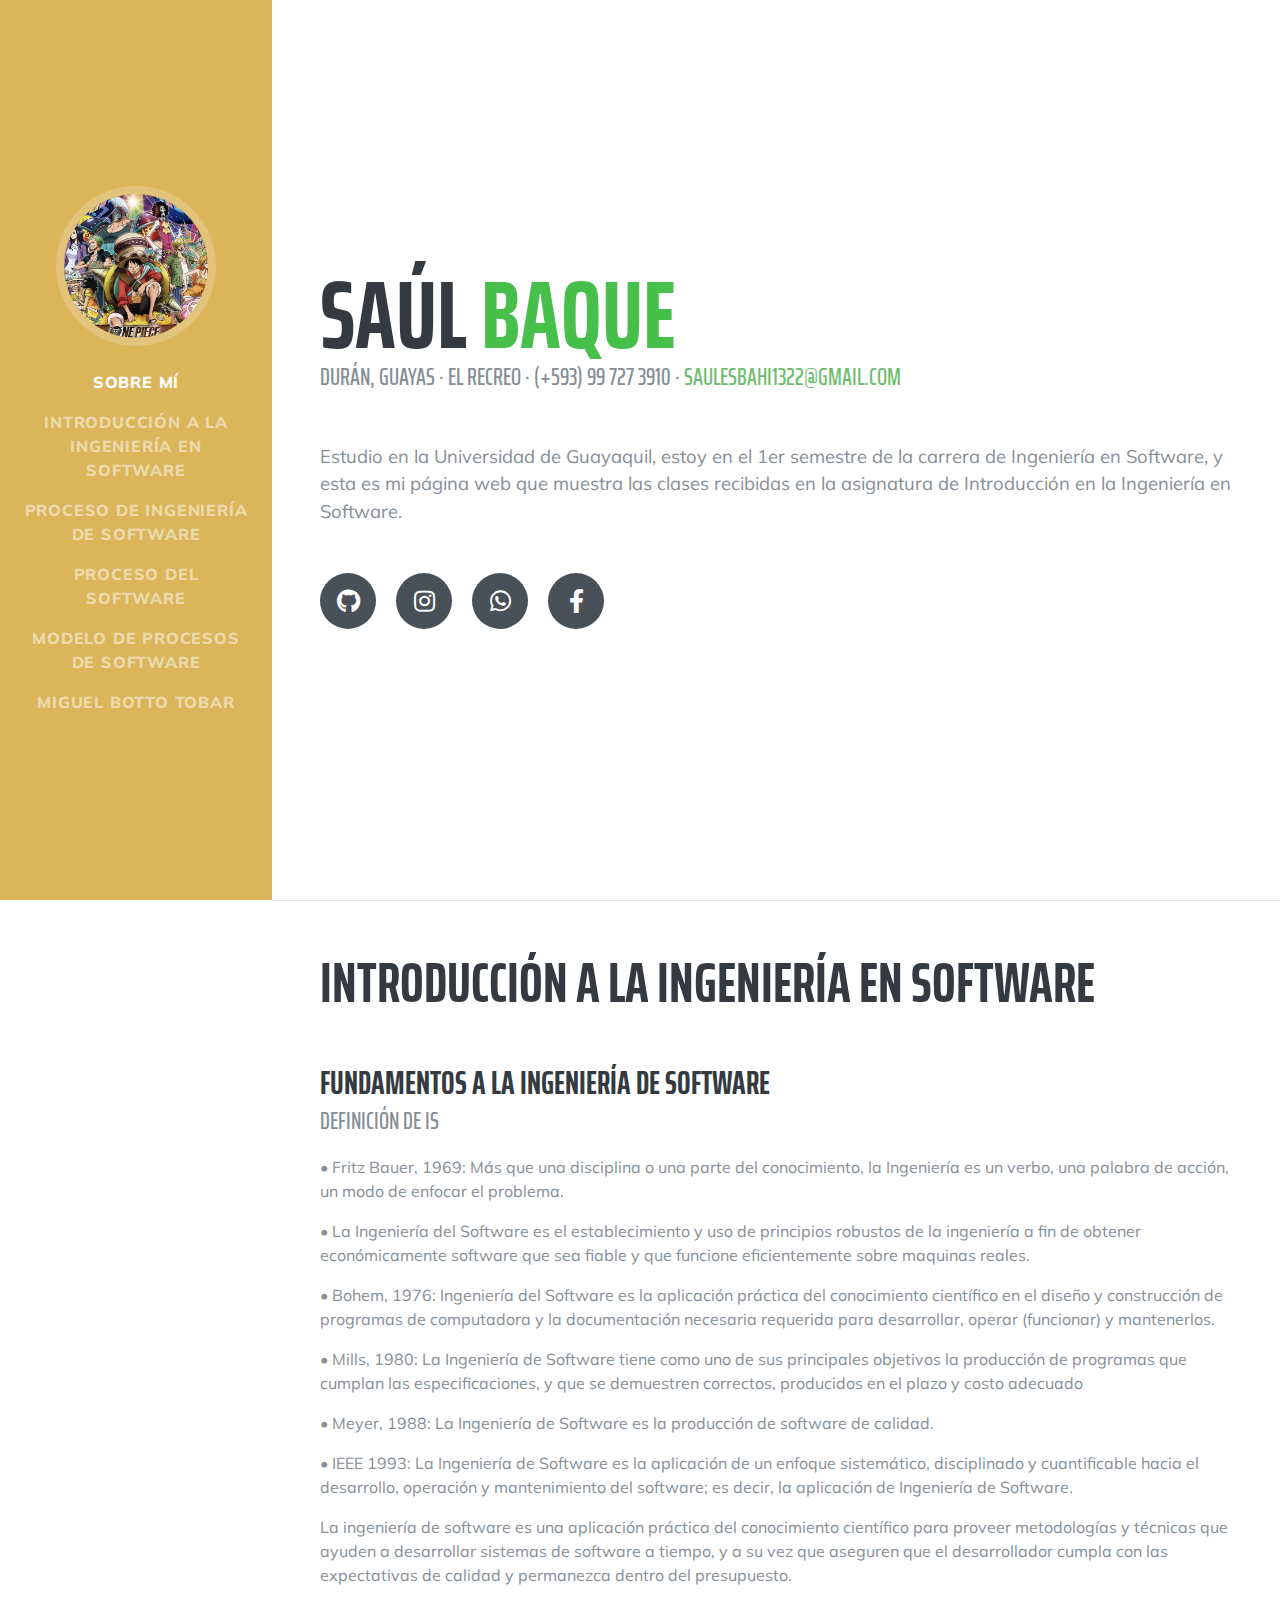
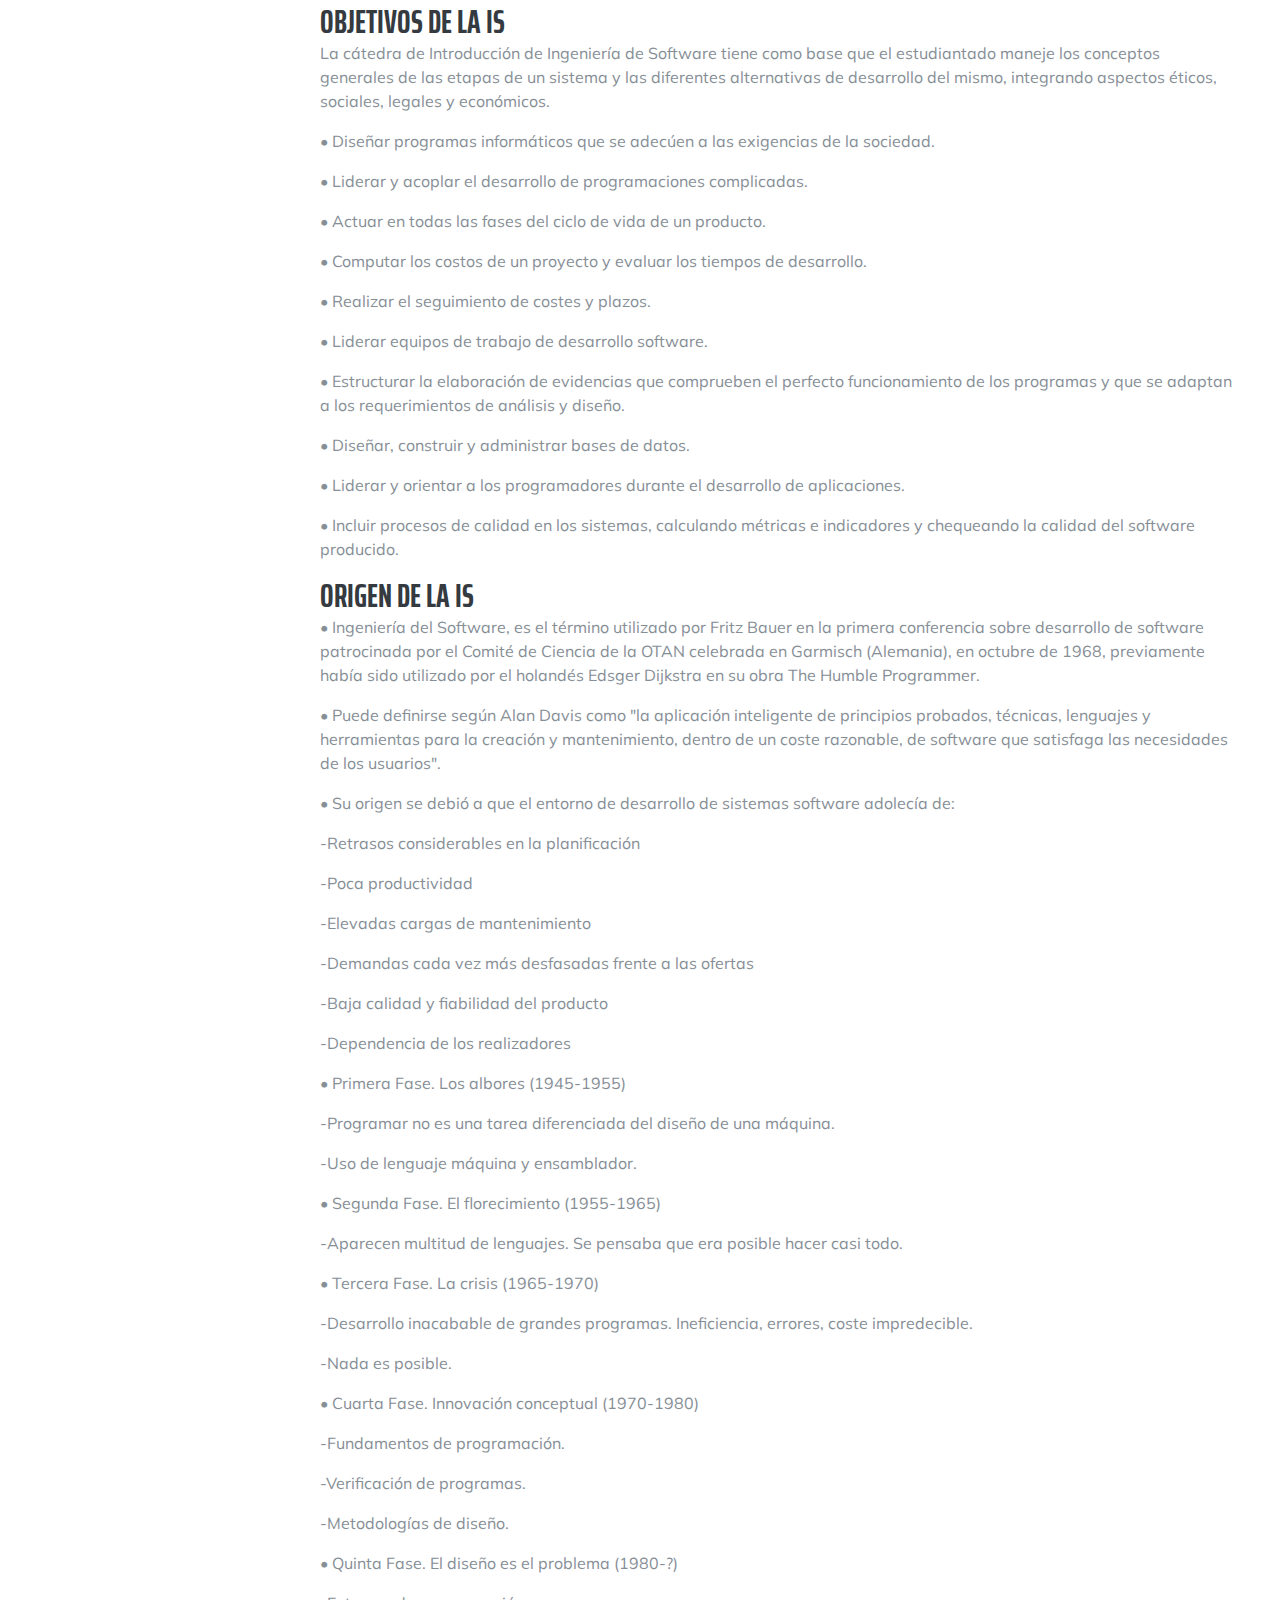
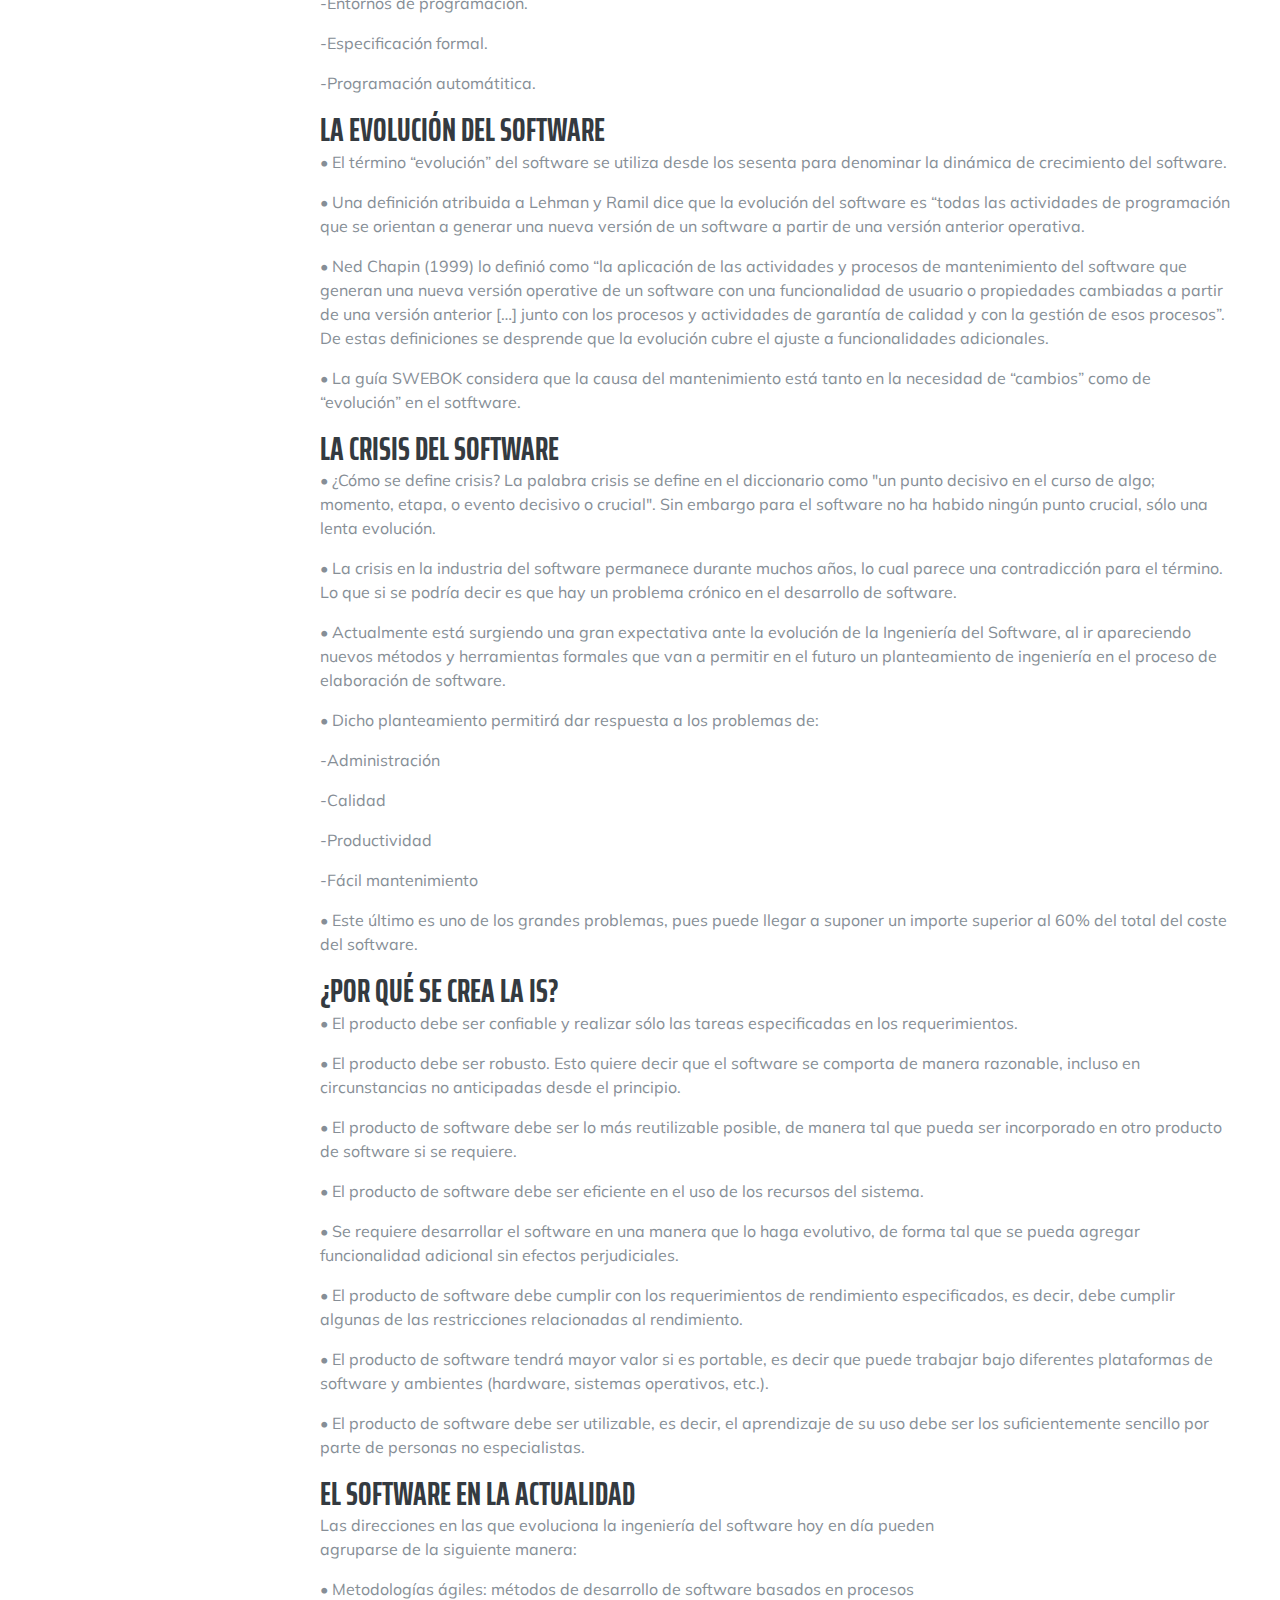
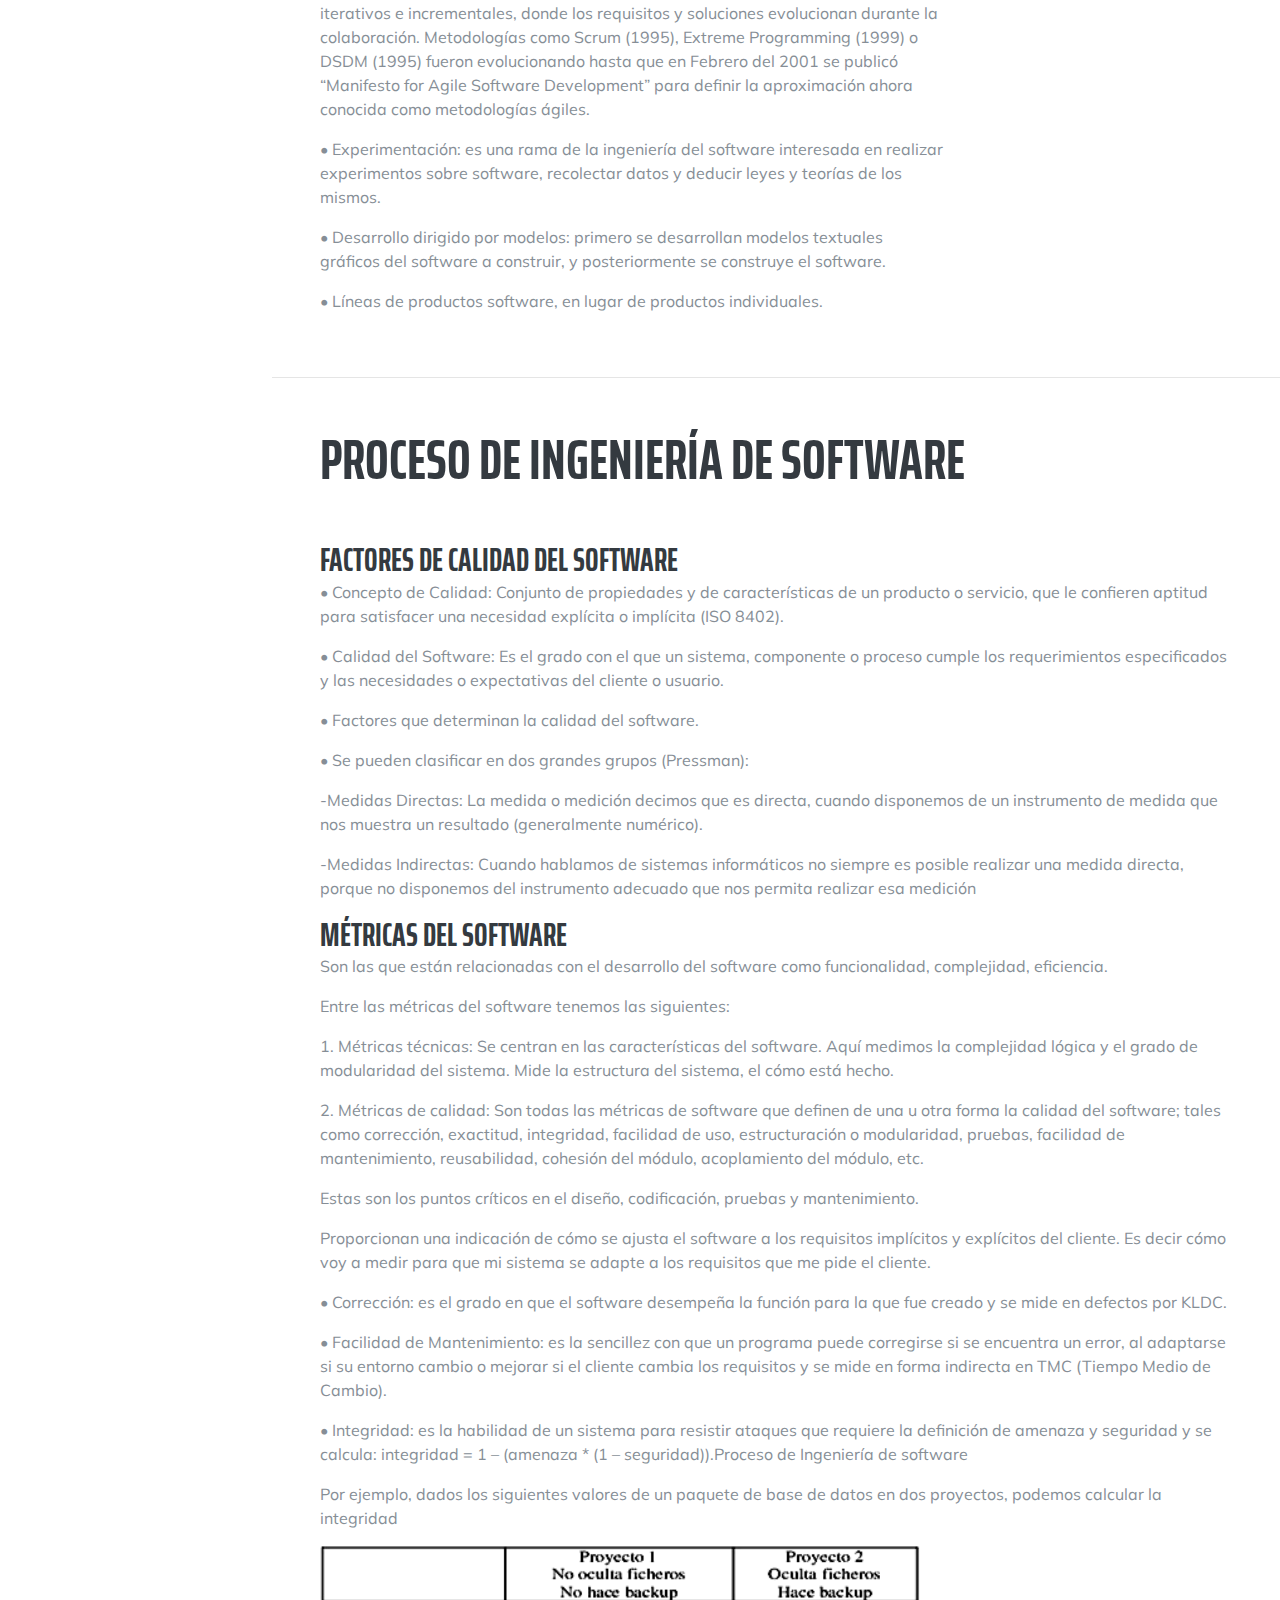
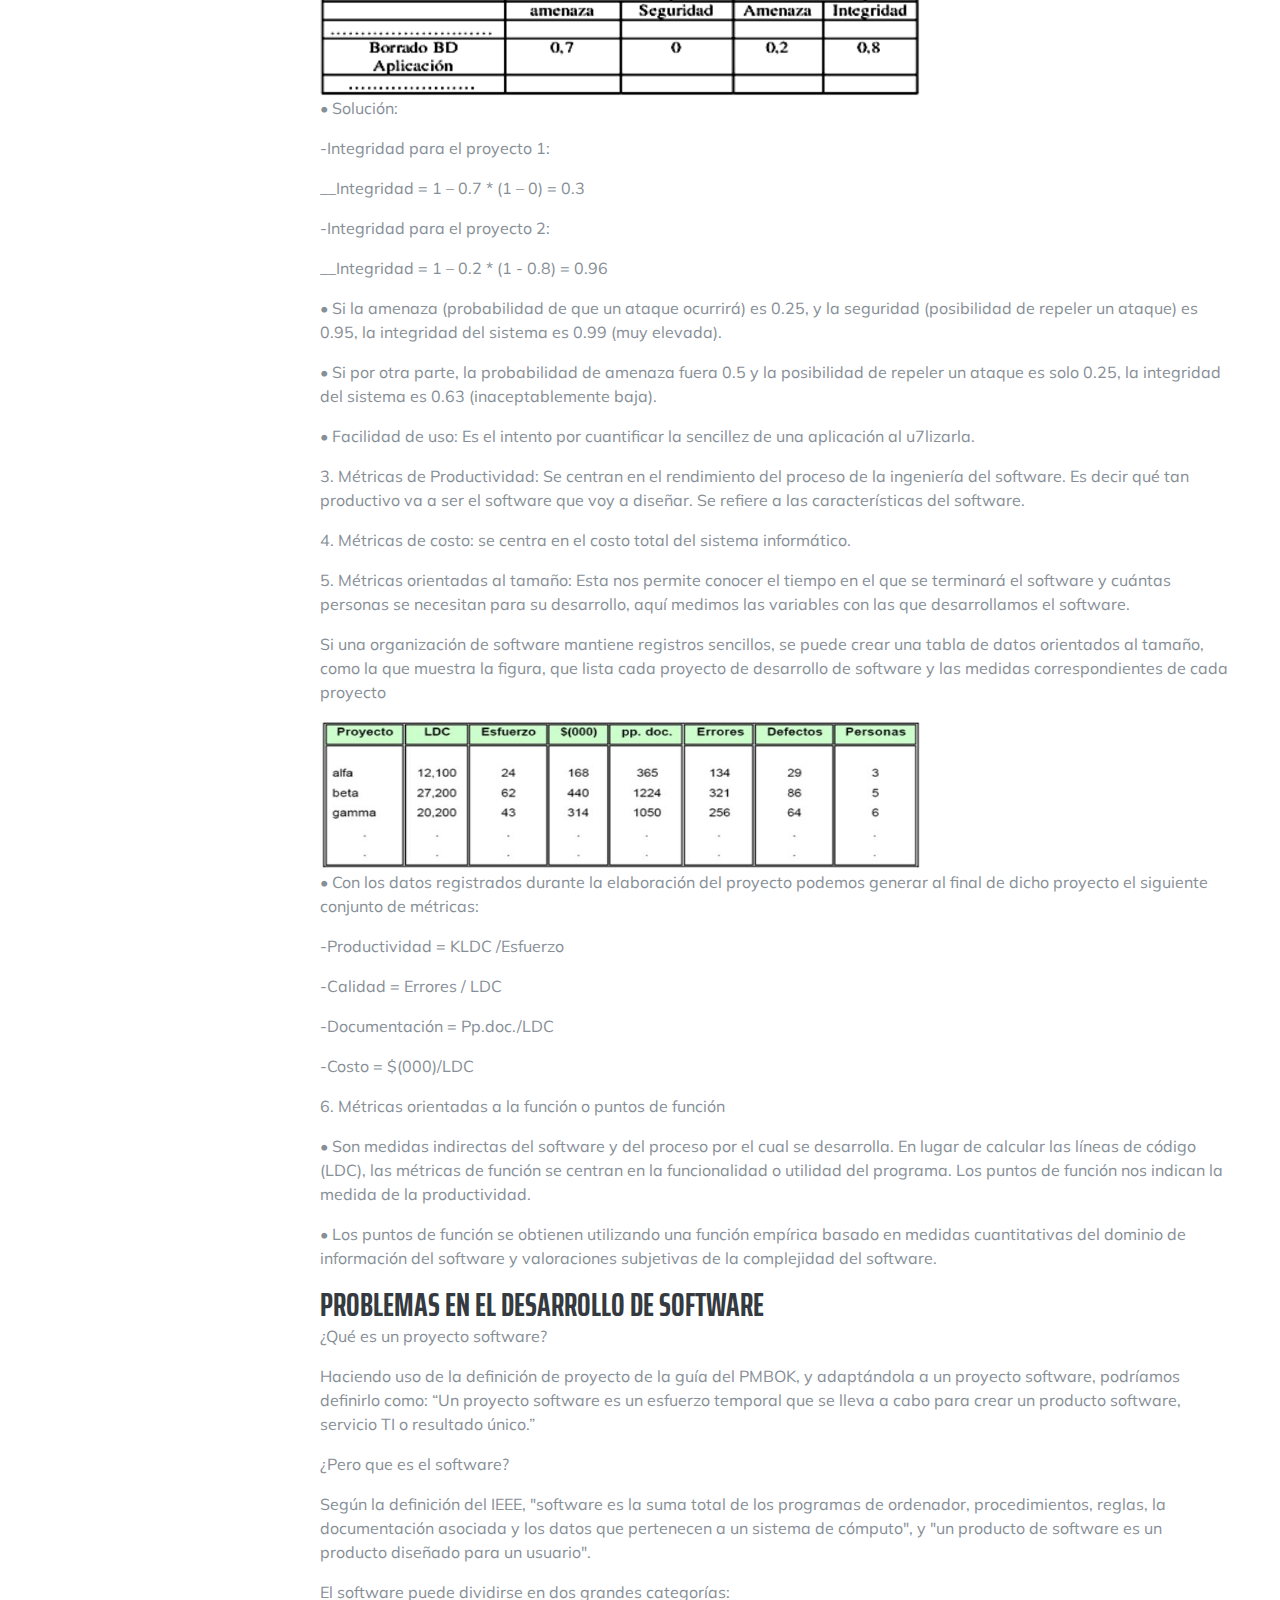
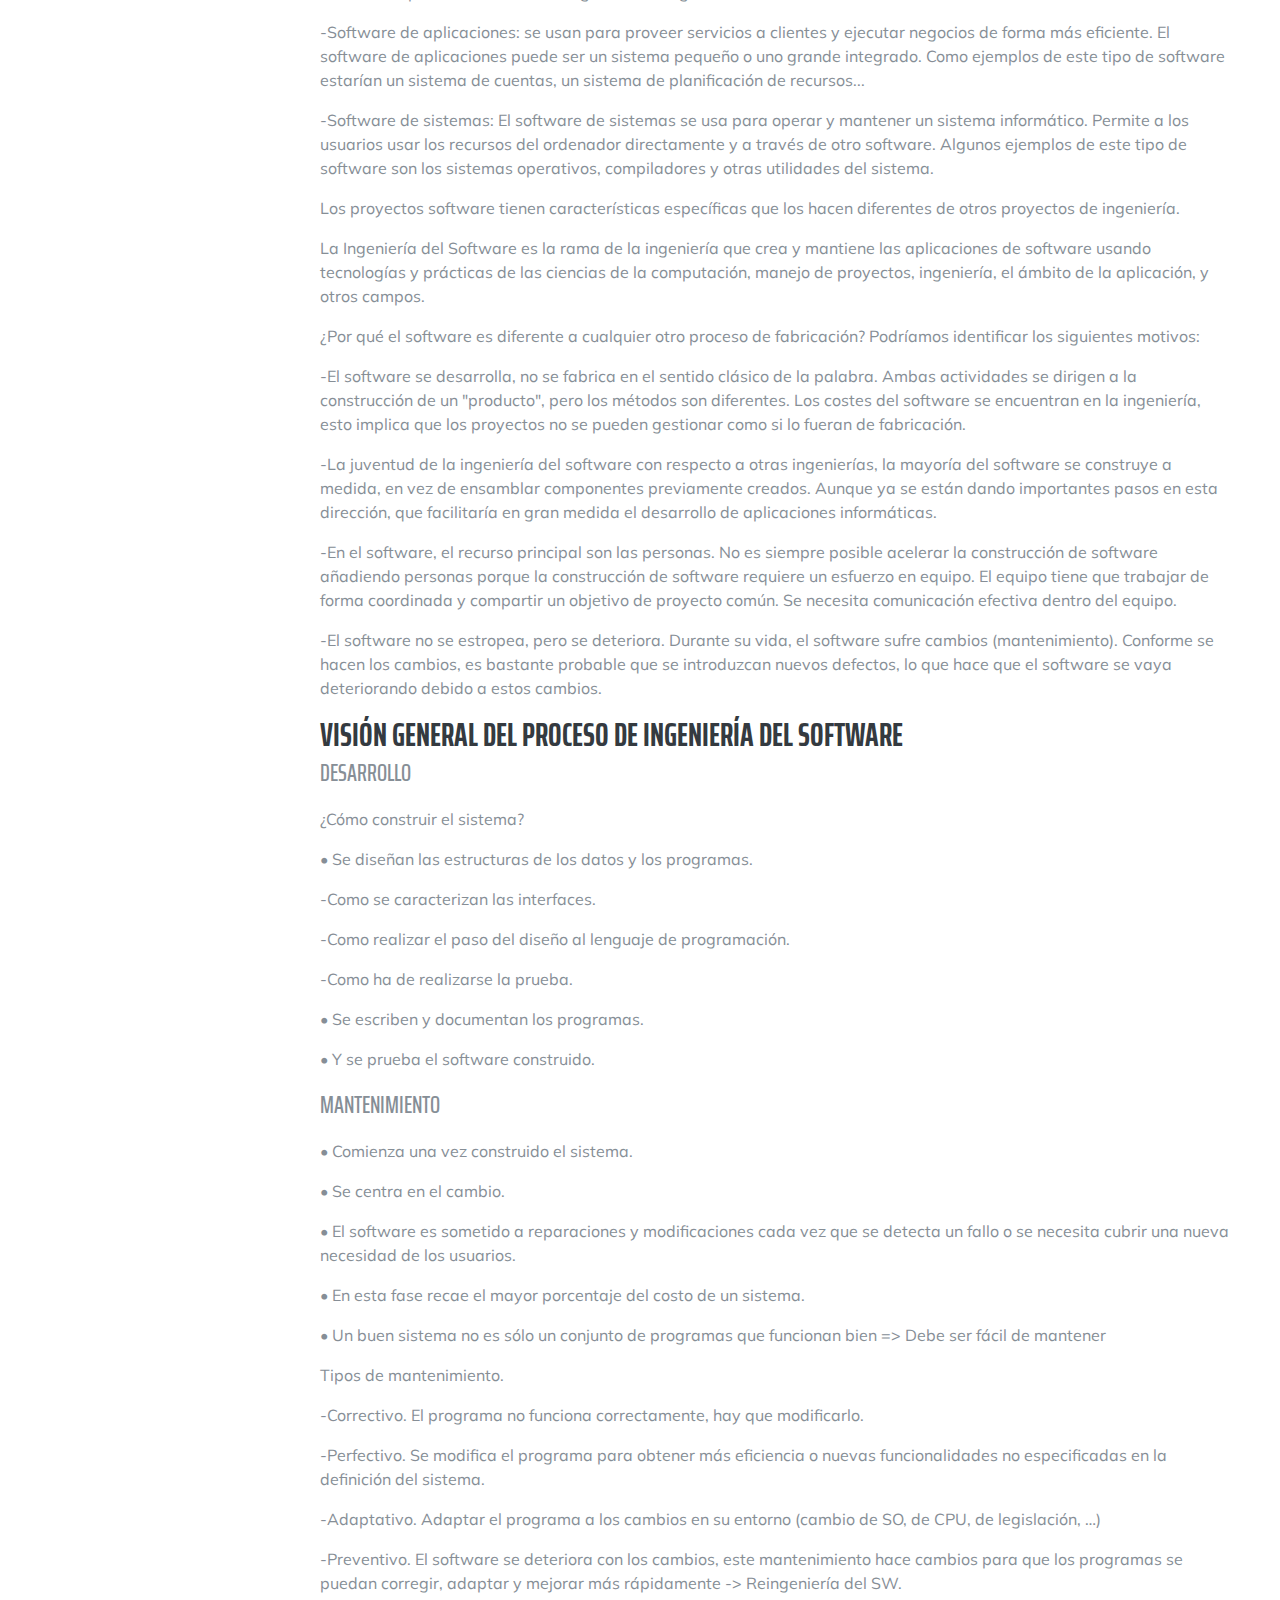
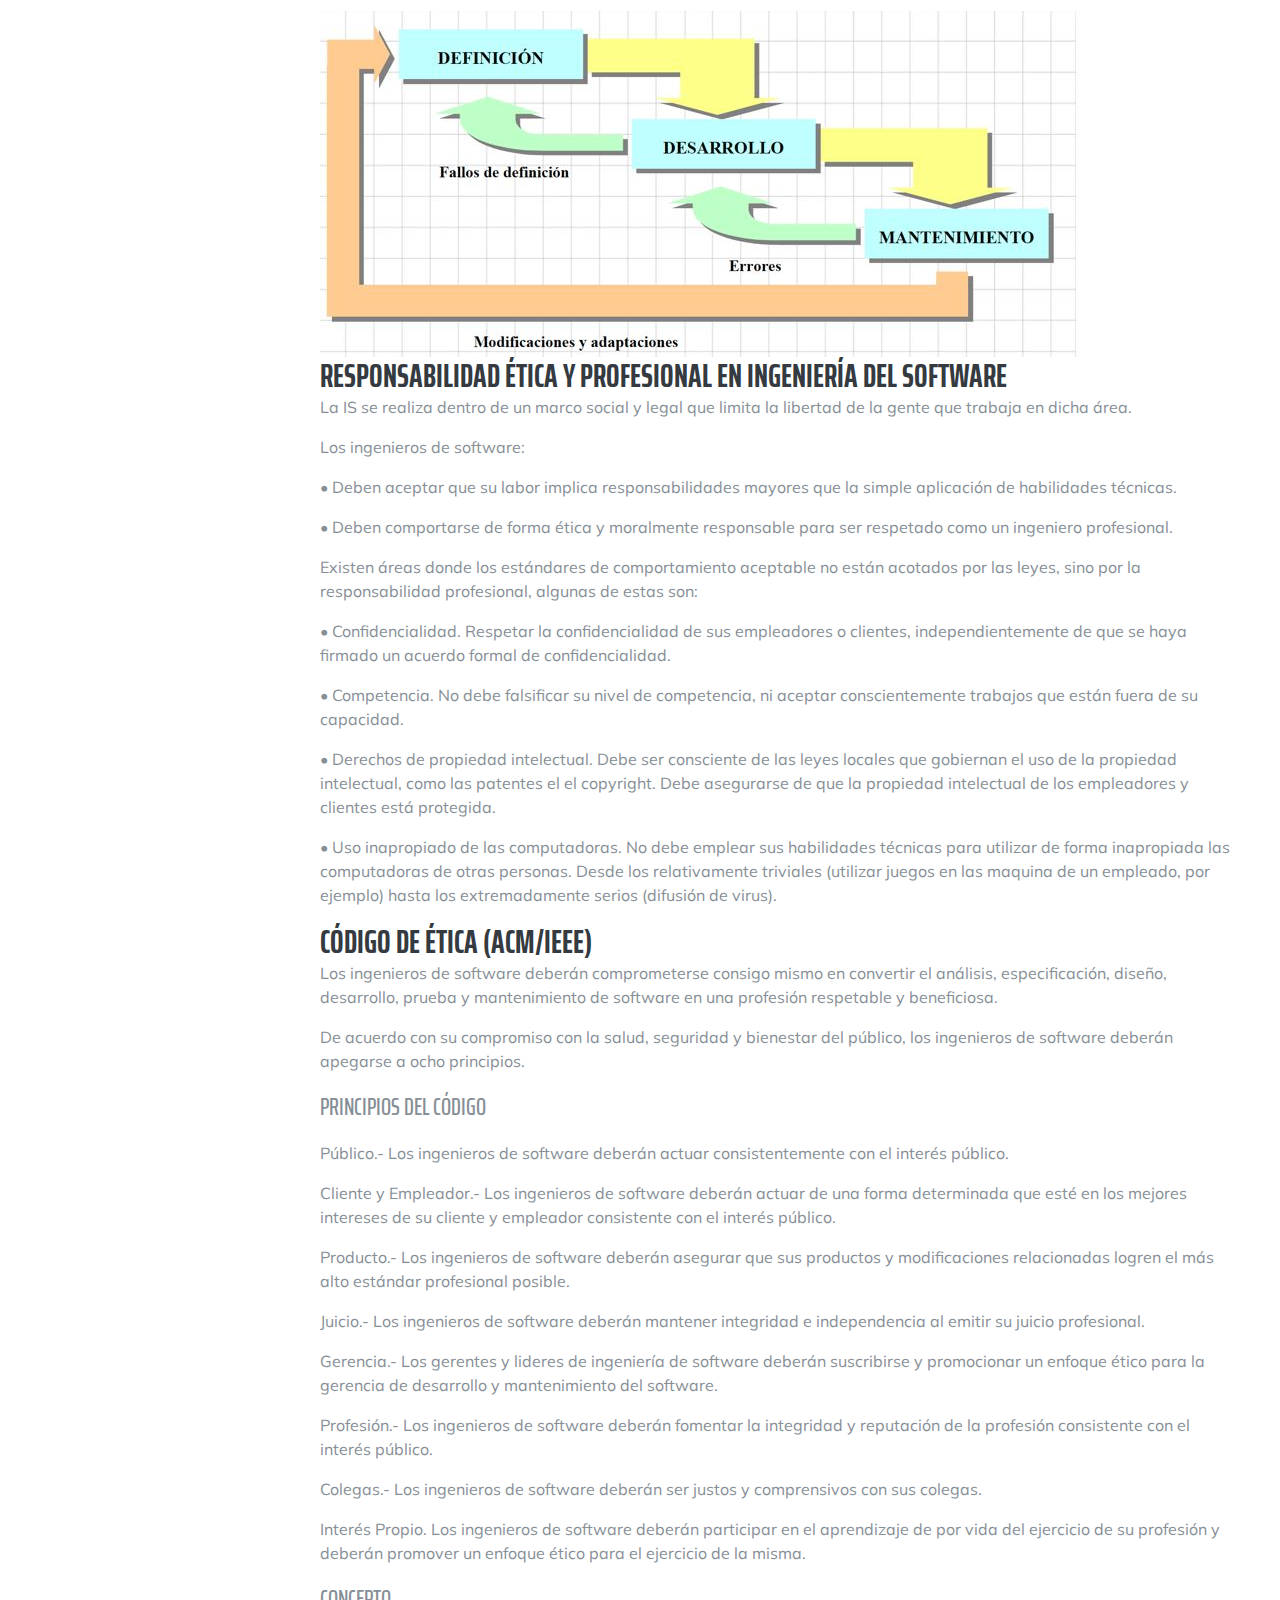
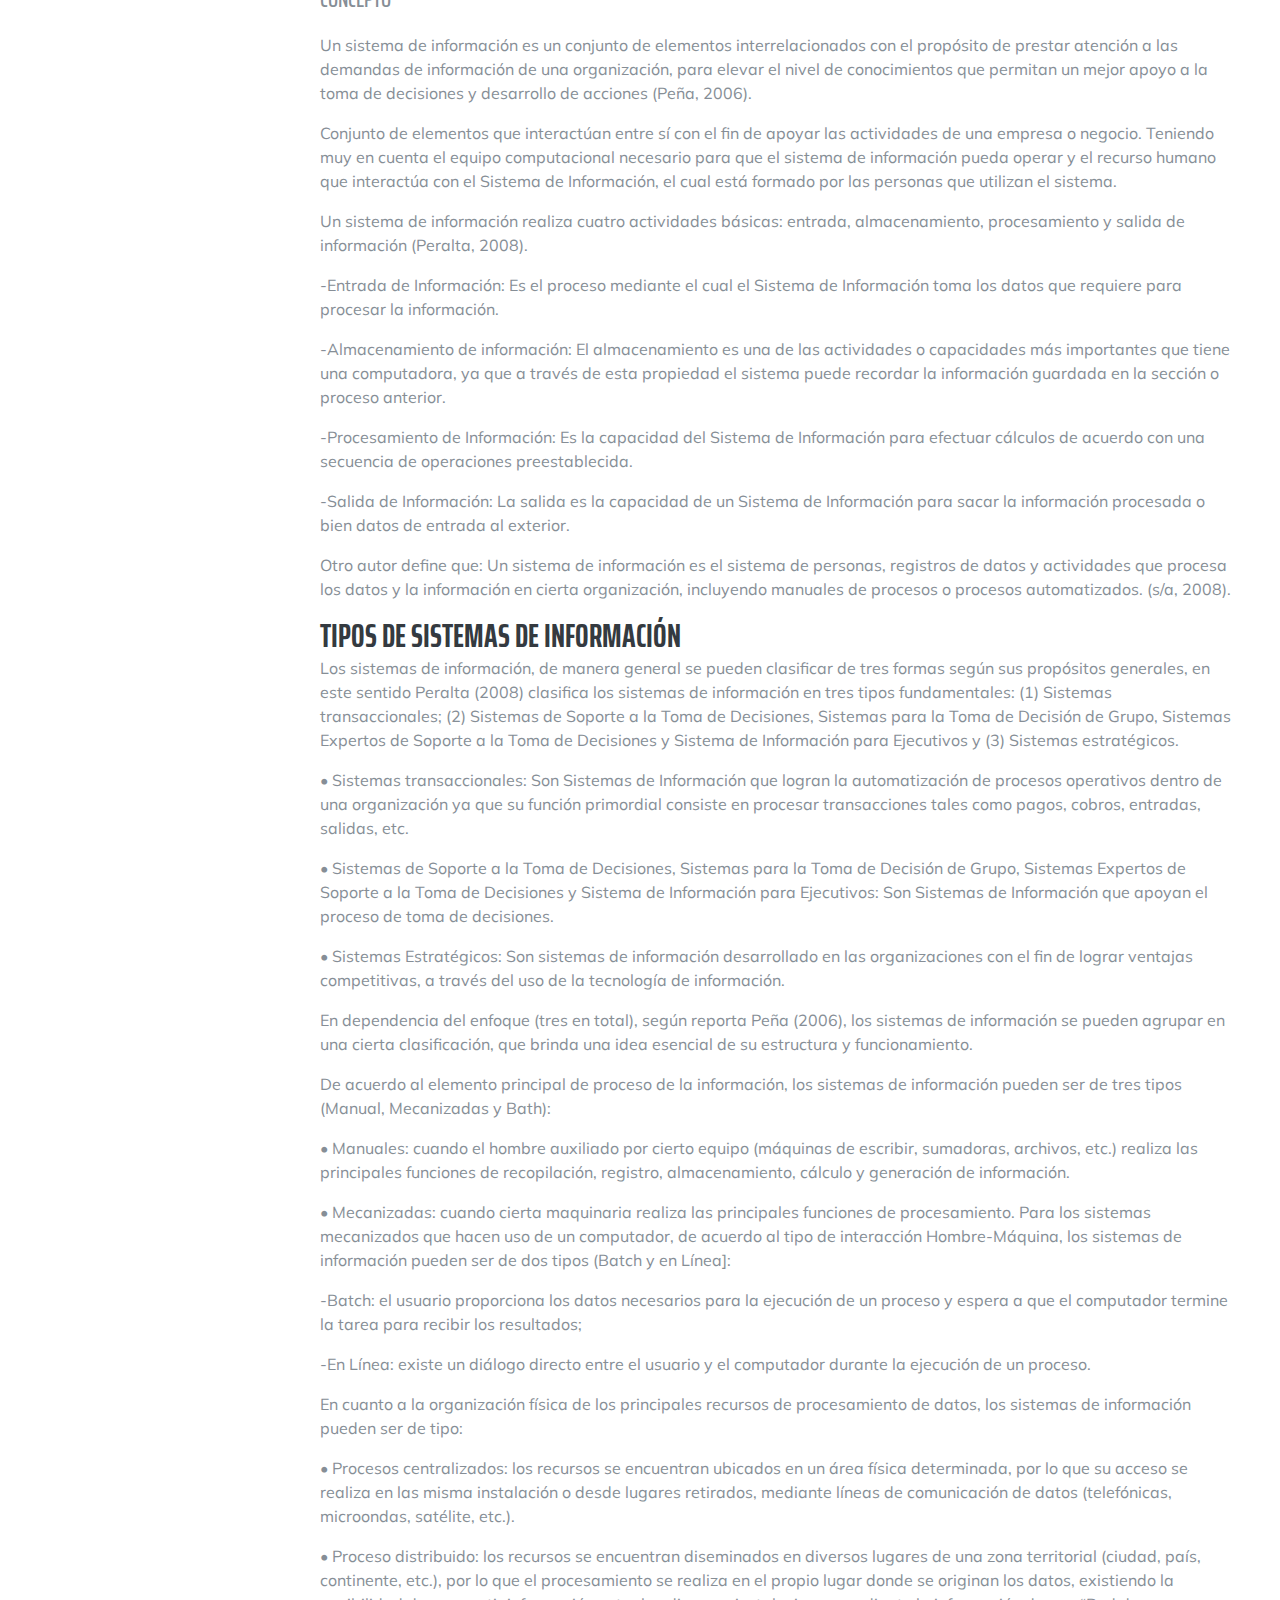
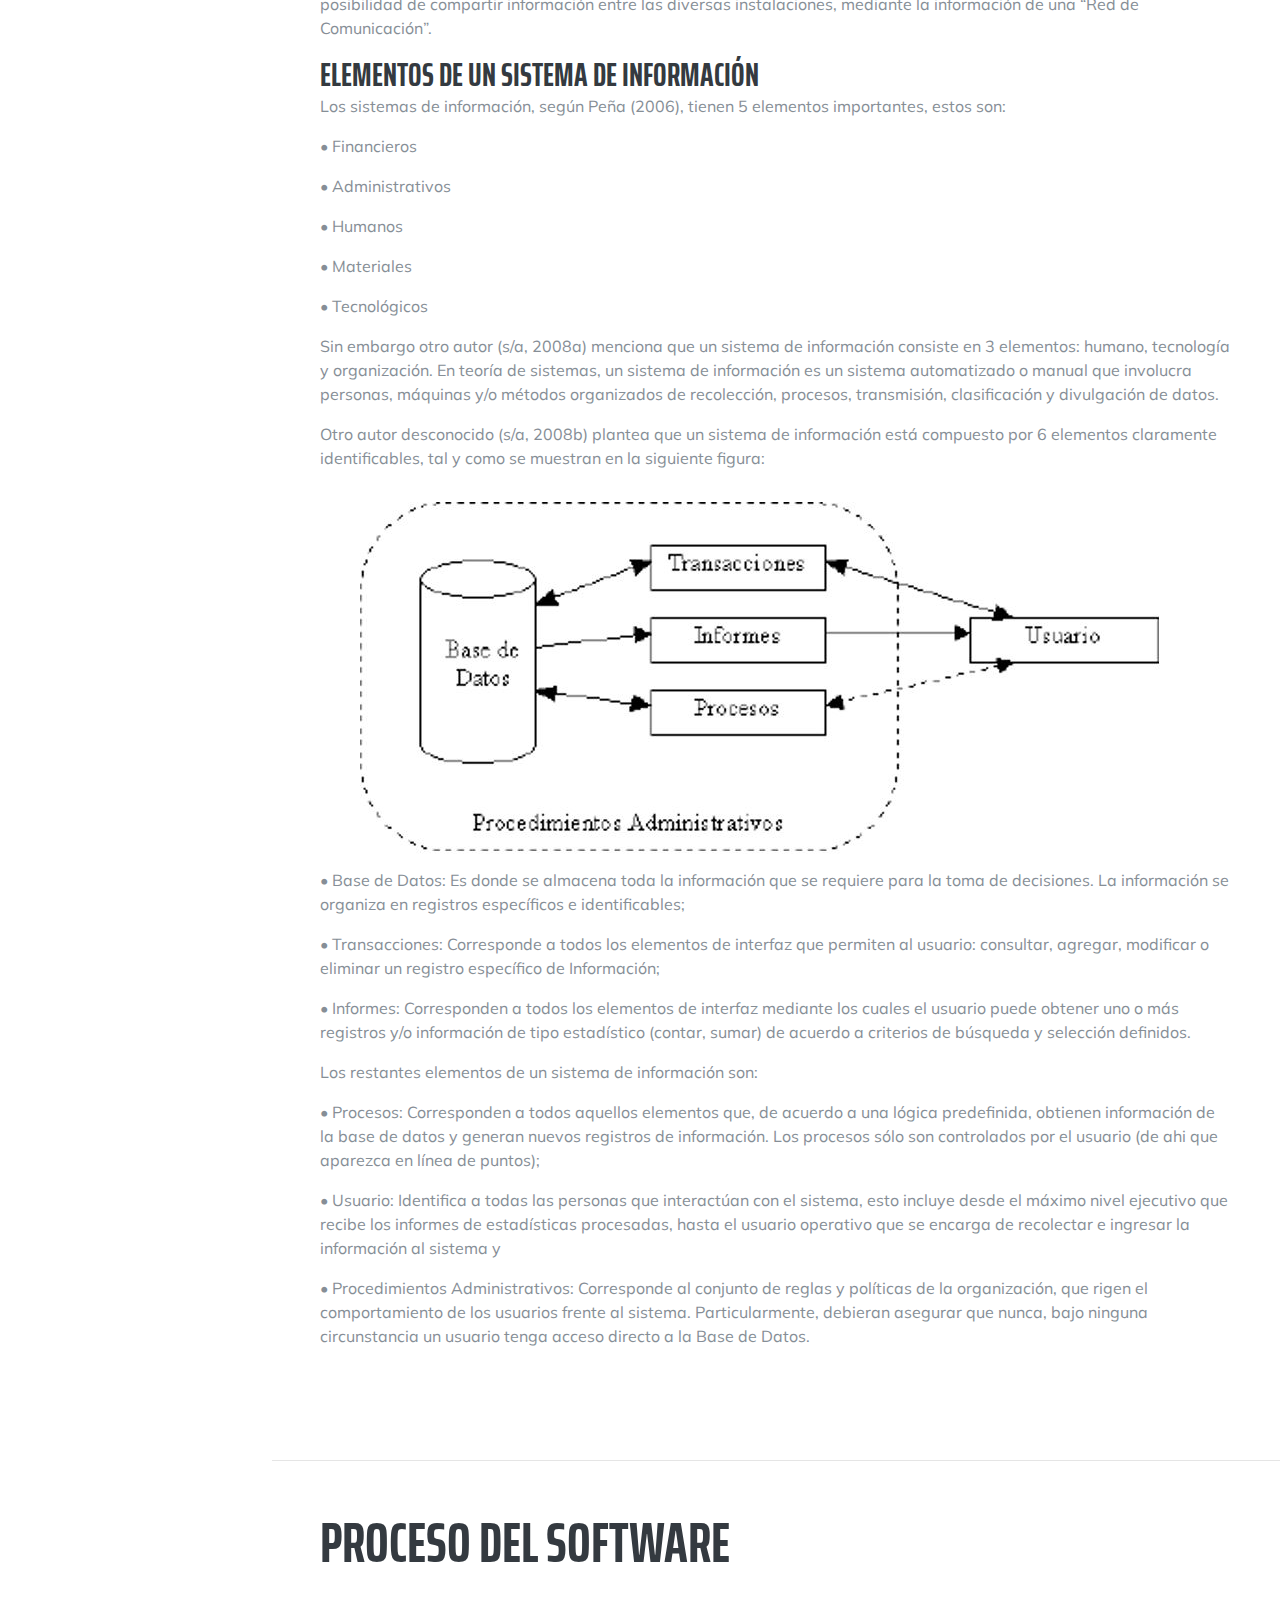
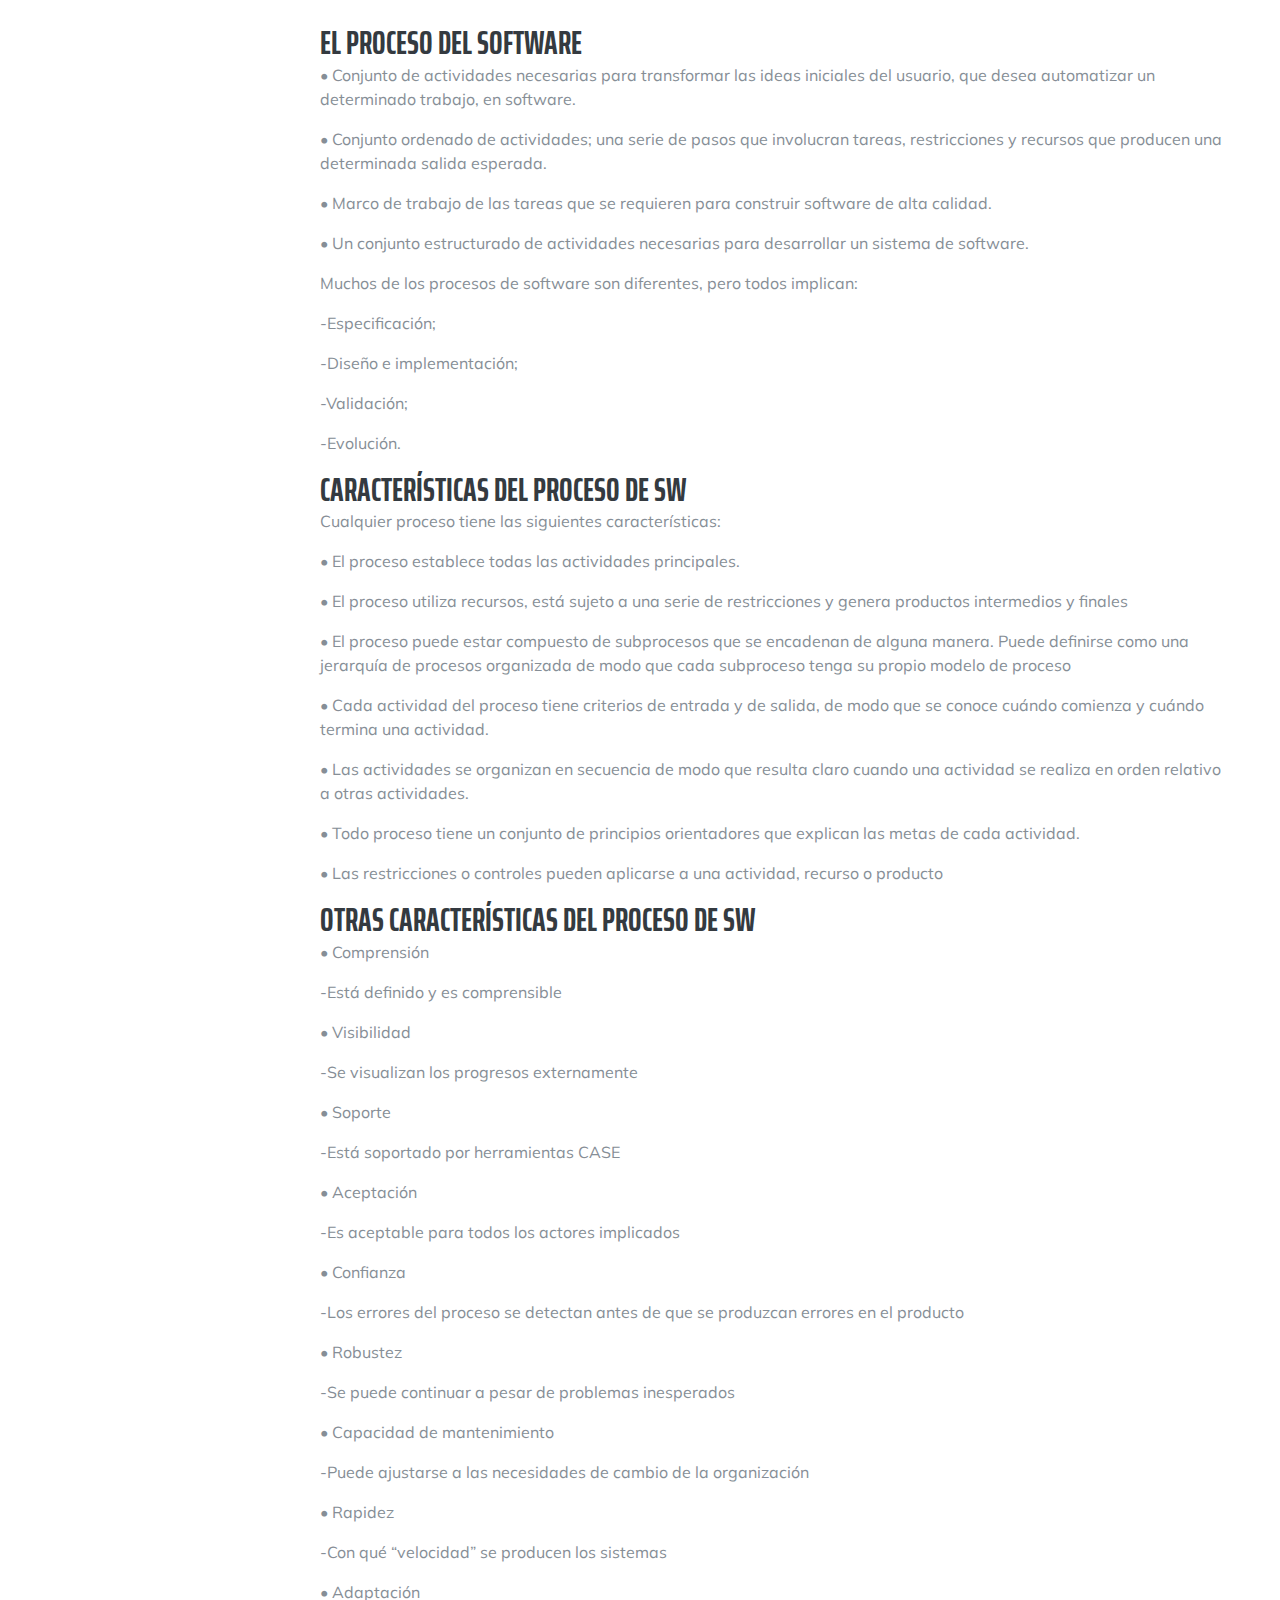
==== commit 7ae02702: "1" ====
--- a/index.html
+++ b/index.html
@@ -54,7 +54,7 @@
           <a class="nav-link js-scroll-trigger" href="#interests">Modelo de procesos de software</a>
         </li>
         <li class="nav-item">
-          <a class="nav-link js-scroll-trigger" href="#awards">Awards</a>
+          <a class="nav-link js-scroll-trigger" href="#awards">Miguel Botto Tobar</a>
         </li>
       </ul>
     </div>
@@ -105,6 +105,7 @@
           <div class="resume-item d-flex flex-column flex-md-row justify-content-between">
           <div class="resume-content">
             <h3 class="mb-0">Objetivos de la IS</h3>
+              <p>La cátedra de Introducción de Ingeniería de Software tiene como base que el estudiantado maneje los conceptos generales de las etapas de un sistema y las diferentes alternativas de desarrollo del mismo, integrando aspectos éticos, sociales, legales y económicos.</p>
               <p>•   Diseñar programas informáticos que se adecúen a las exigencias de la sociedad.</p>
               <p>•   Liderar y acoplar el desarrollo de programaciones complicadas.</p>
               <p>•   Actuar en todas las fases del ciclo de vida de un producto.</p>
@@ -646,35 +647,15 @@
 
     <section class="resume-section p-3 p-lg-5 d-flex align-items-center" id="awards">
       <div class="w-100">
-        <h2 class="mb-5">Awards &amp; Certifications</h2>
-        <ul class="fa-ul mb-0">
-          <li>
-            <i class="fa-li fa fa-trophy text-warning"></i>
-            Google Analytics Certified Developer</li>
-          <li>
-            <i class="fa-li fa fa-trophy text-warning"></i>
-            Mobile Web Specialist - Google Certification</li>
-          <li>
-            <i class="fa-li fa fa-trophy text-warning"></i>
-            1<sup>st</sup>
-            Place - University of Colorado Boulder - Emerging Tech Competition 2009</li>
-          <li>
-            <i class="fa-li fa fa-trophy text-warning"></i>
-            1<sup>st</sup>
-            Place - University of Colorado Boulder - Adobe Creative Jam 2008 (UI Design Category)</li>
-          <li>
-            <i class="fa-li fa fa-trophy text-warning"></i>
-            2<sup>nd</sup>
-            Place - University of Colorado Boulder - Emerging Tech Competition 2008</li>
-          <li>
-            <i class="fa-li fa fa-trophy text-warning"></i>
-            1<sup>st</sup>
-            Place - James Buchanan High School - Hackathon 2006</li>
-          <li>
-            <i class="fa-li fa fa-trophy text-warning"></i>
-            3<sup>rd</sup>
-            Place - James Buchanan High School - Hackathon 2005</li>
-        </ul>
+        <img src="https://research.tue.nl/files-asset/107961308/Botto_Tobar_Miguel_WI_PO_AS_0168_PhD.jpg" width="278" height="378">
+        <h2 class="mb-5">Miguel Botto Tobar</h2>
+        <p>•  Ingeniero en Sistemas Computacionales – UNEMI, Ecuador</p>
+        <p>•  Master en Ingeniería de Software, Métodos Formales y Sistemas de Información – UPV, Valencia – España.</p>
+        <p>•  Estudiante del Doctorado en Ciencias de la Computación – TUe, Eindhoven – Holanda.</p>
+        <a href="https://research.tue.nl/en/persons/miguel-botto-tobar
+">-https://research.tue.nl/en/persons/miguel-botto-tobar</a>
+        <p>-My current research project is related to aspects concerning Stack Overflow usage to supporting non-English-speaking Software Developers.</p>
+        <p>-Interests: Software Engineering; Model-Driven Development; Software Evolution; Social Aspects; Cloud Computing;</p>
       </div>
     </section>
 
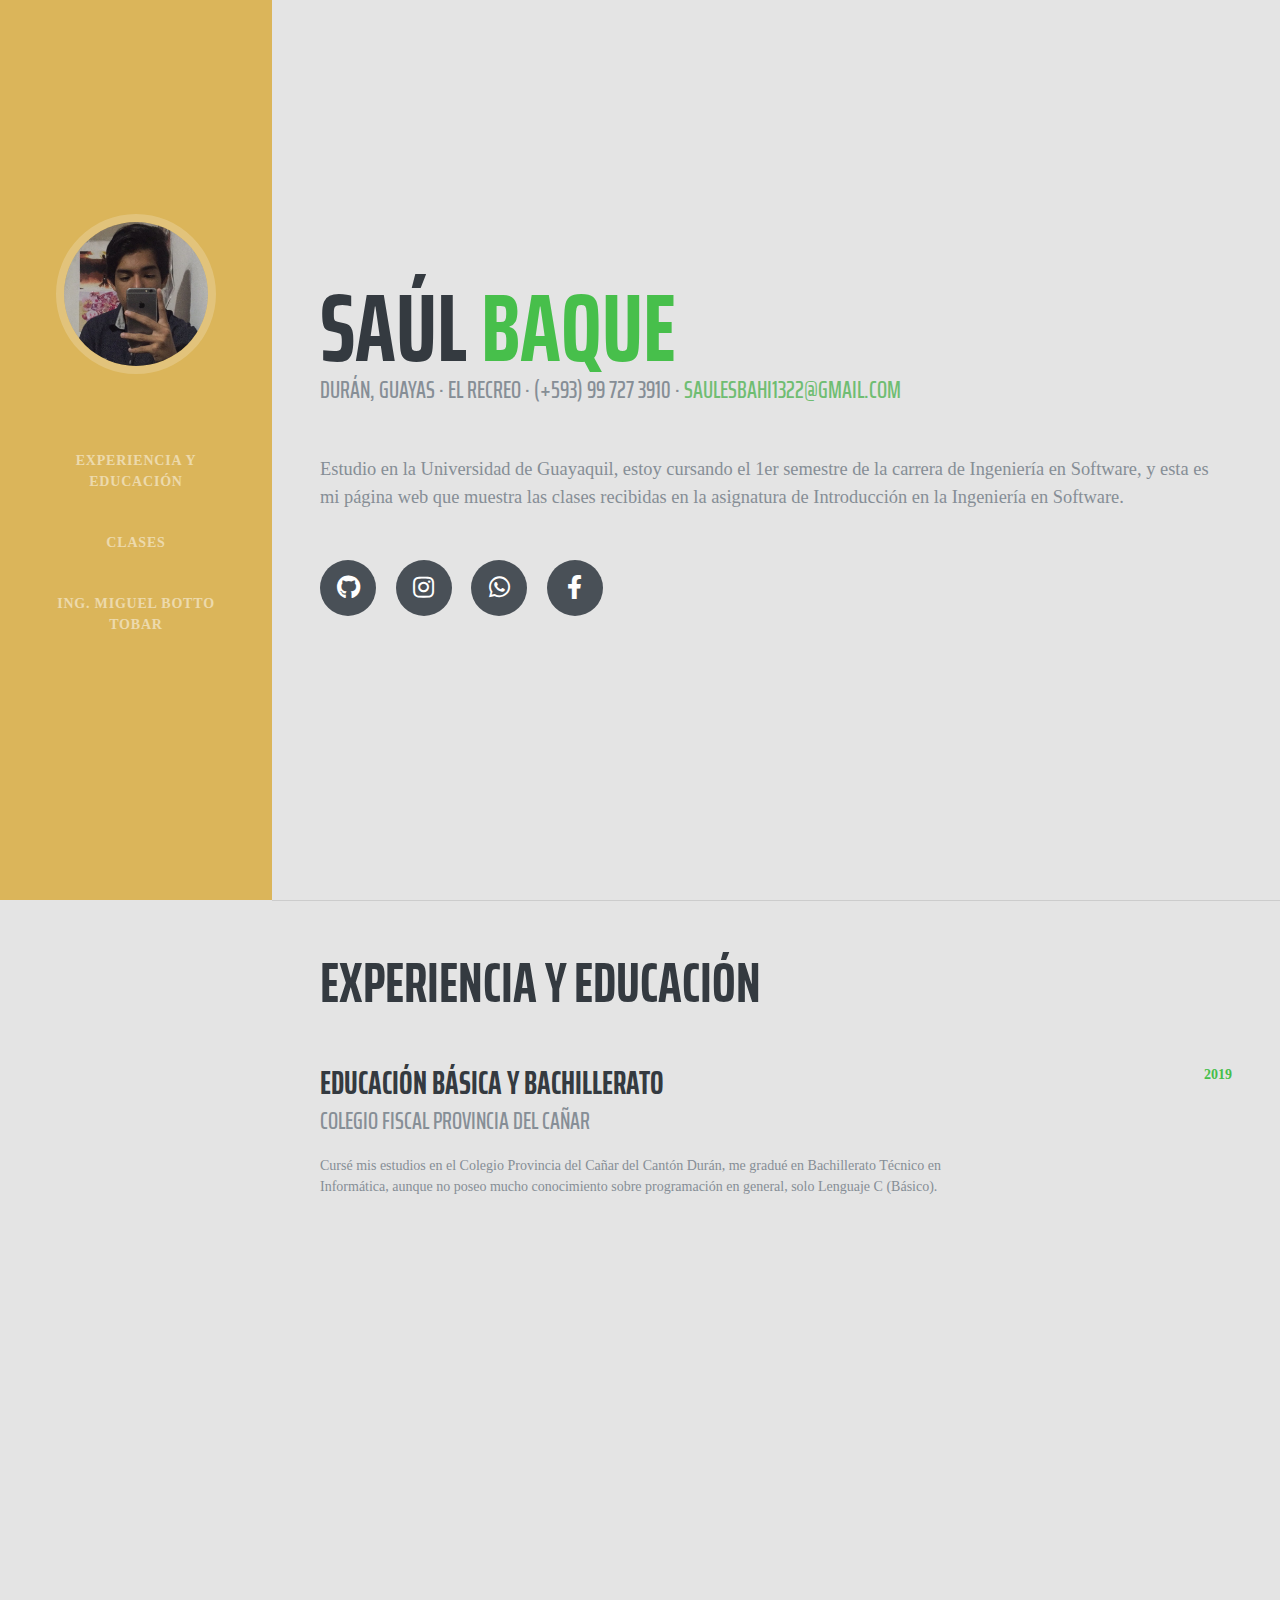
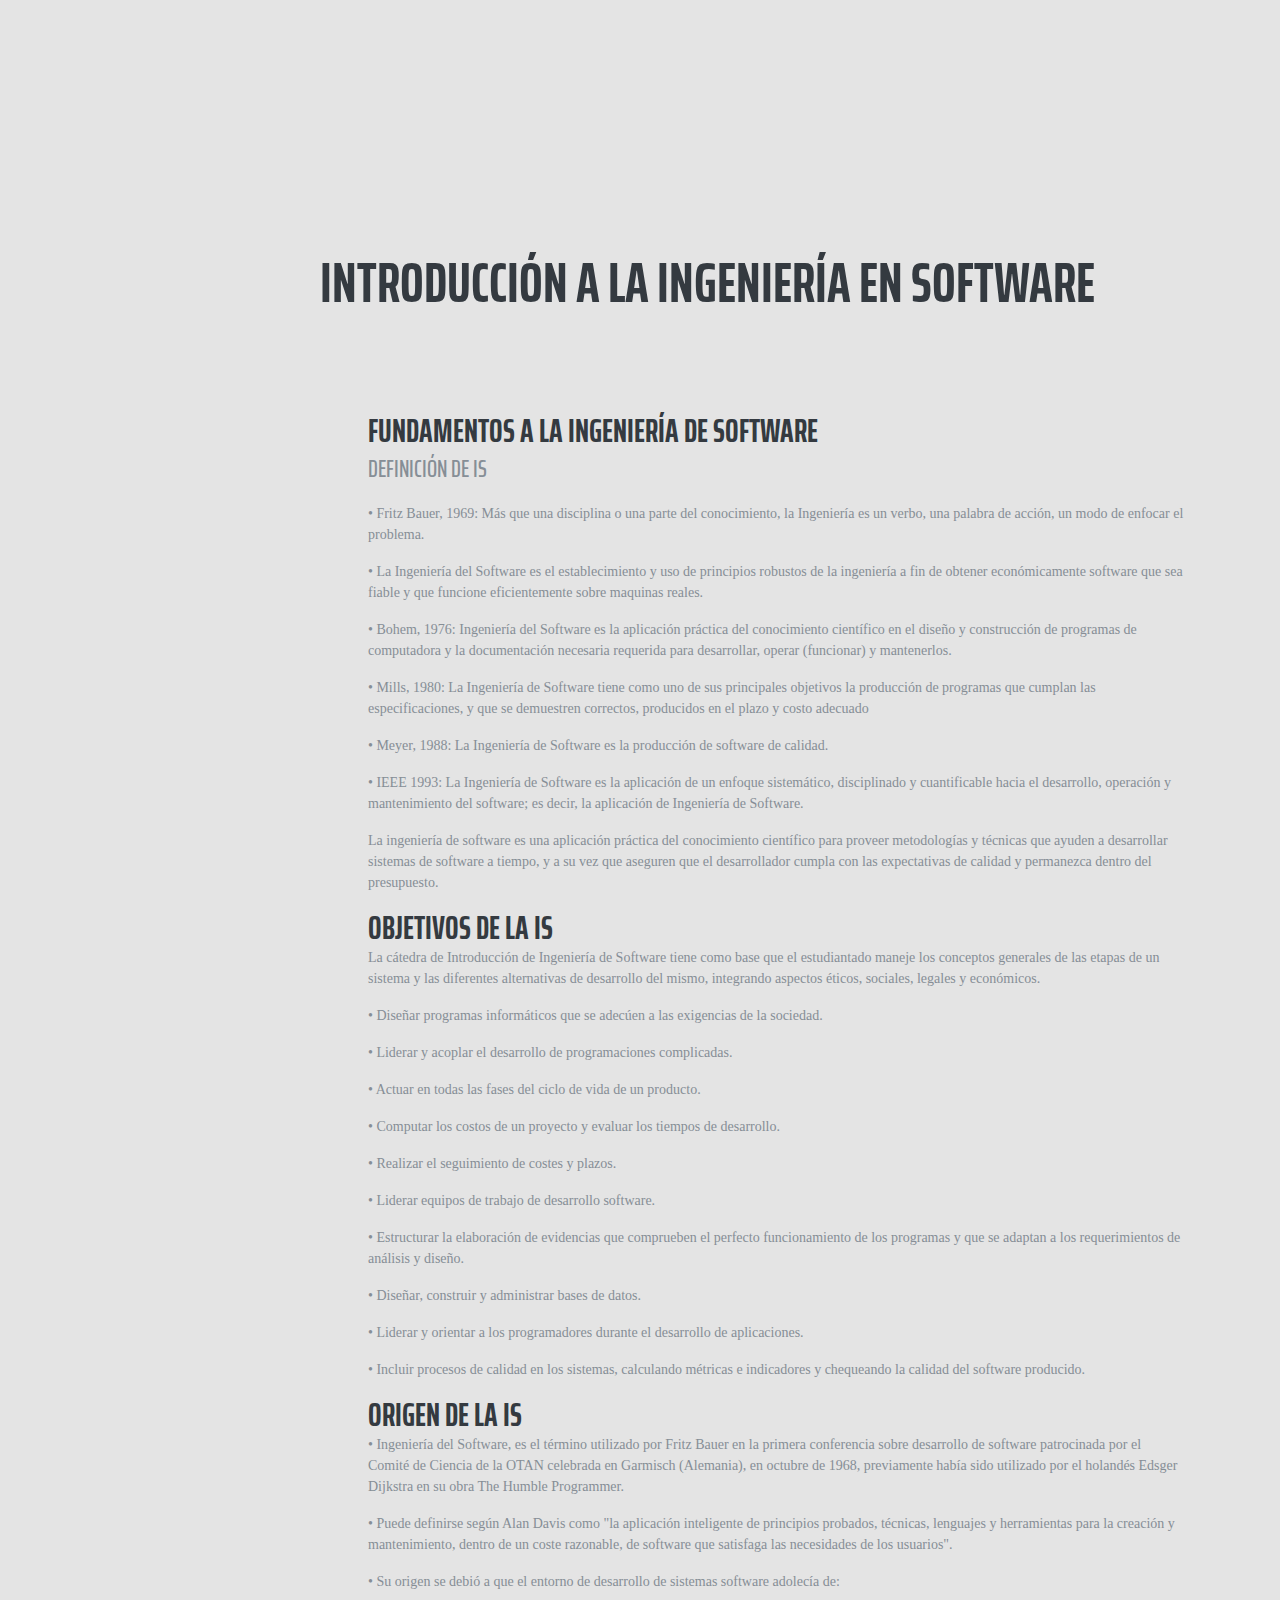
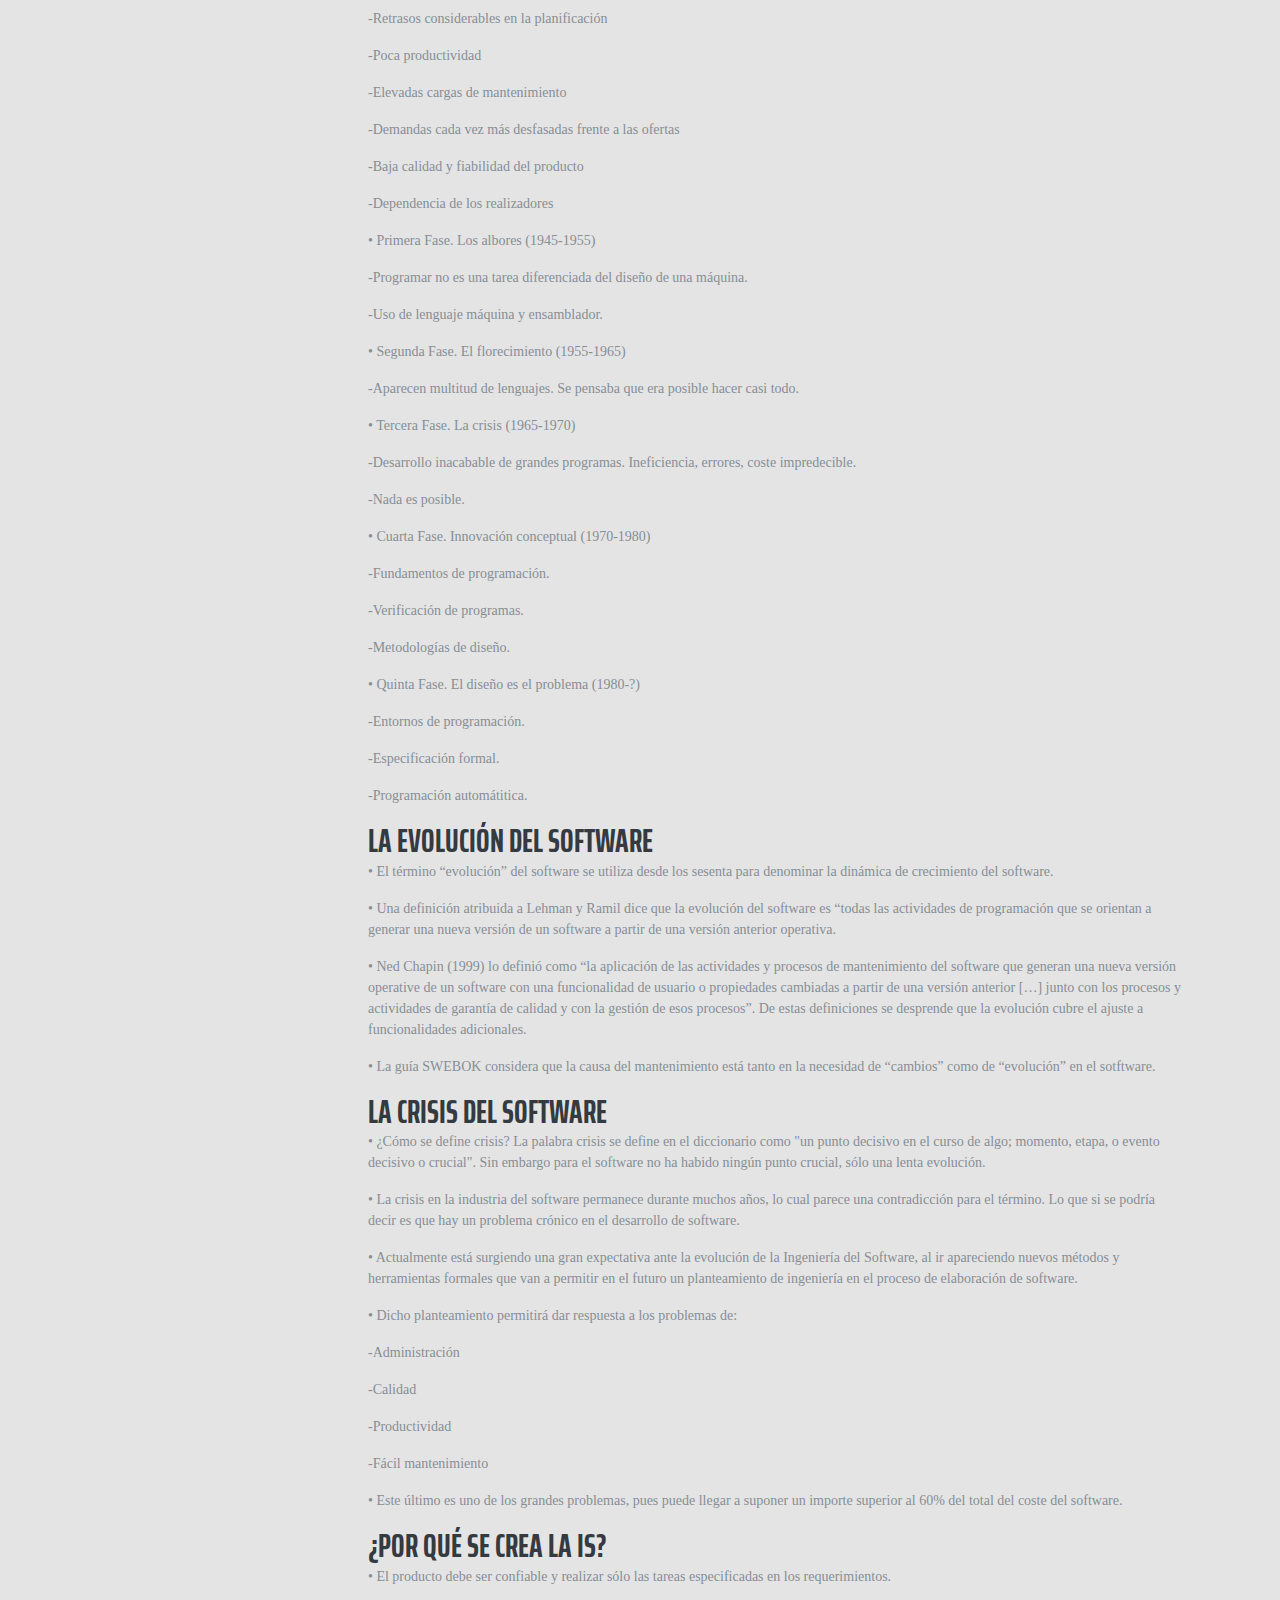
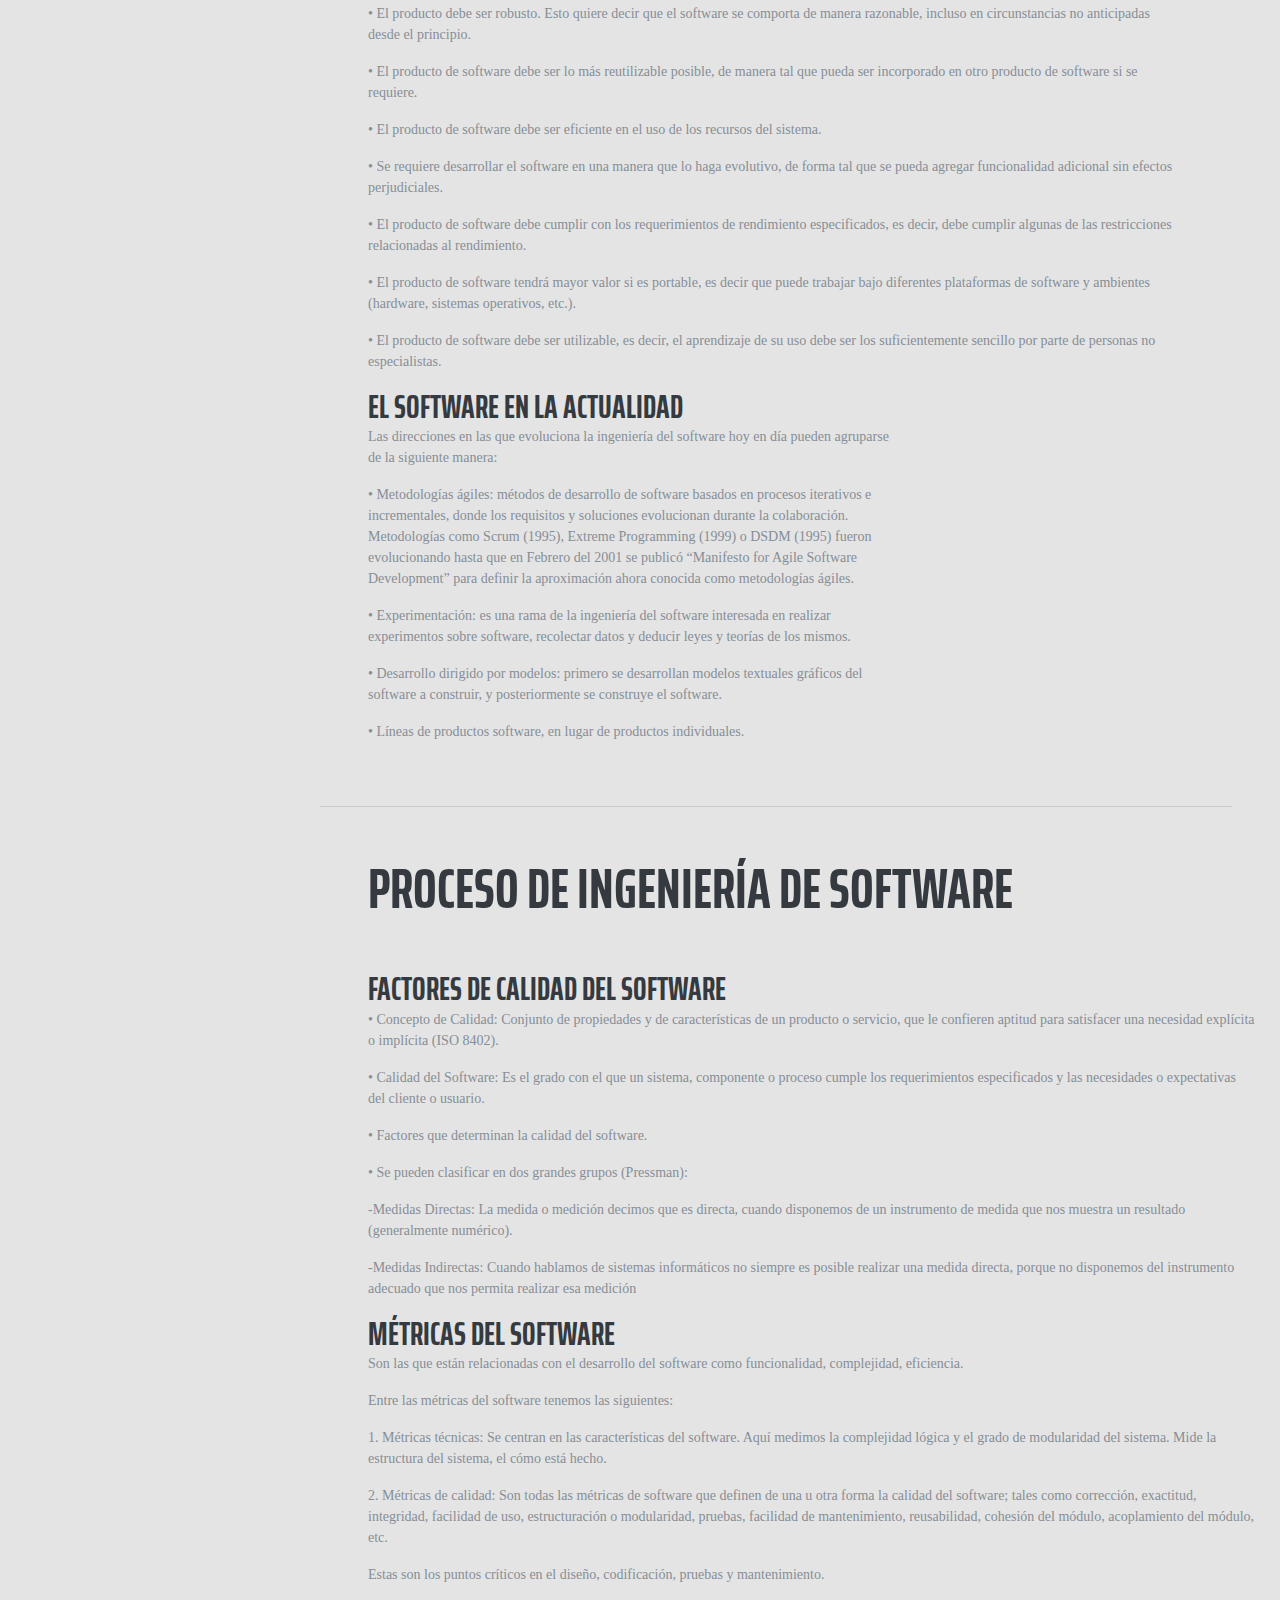
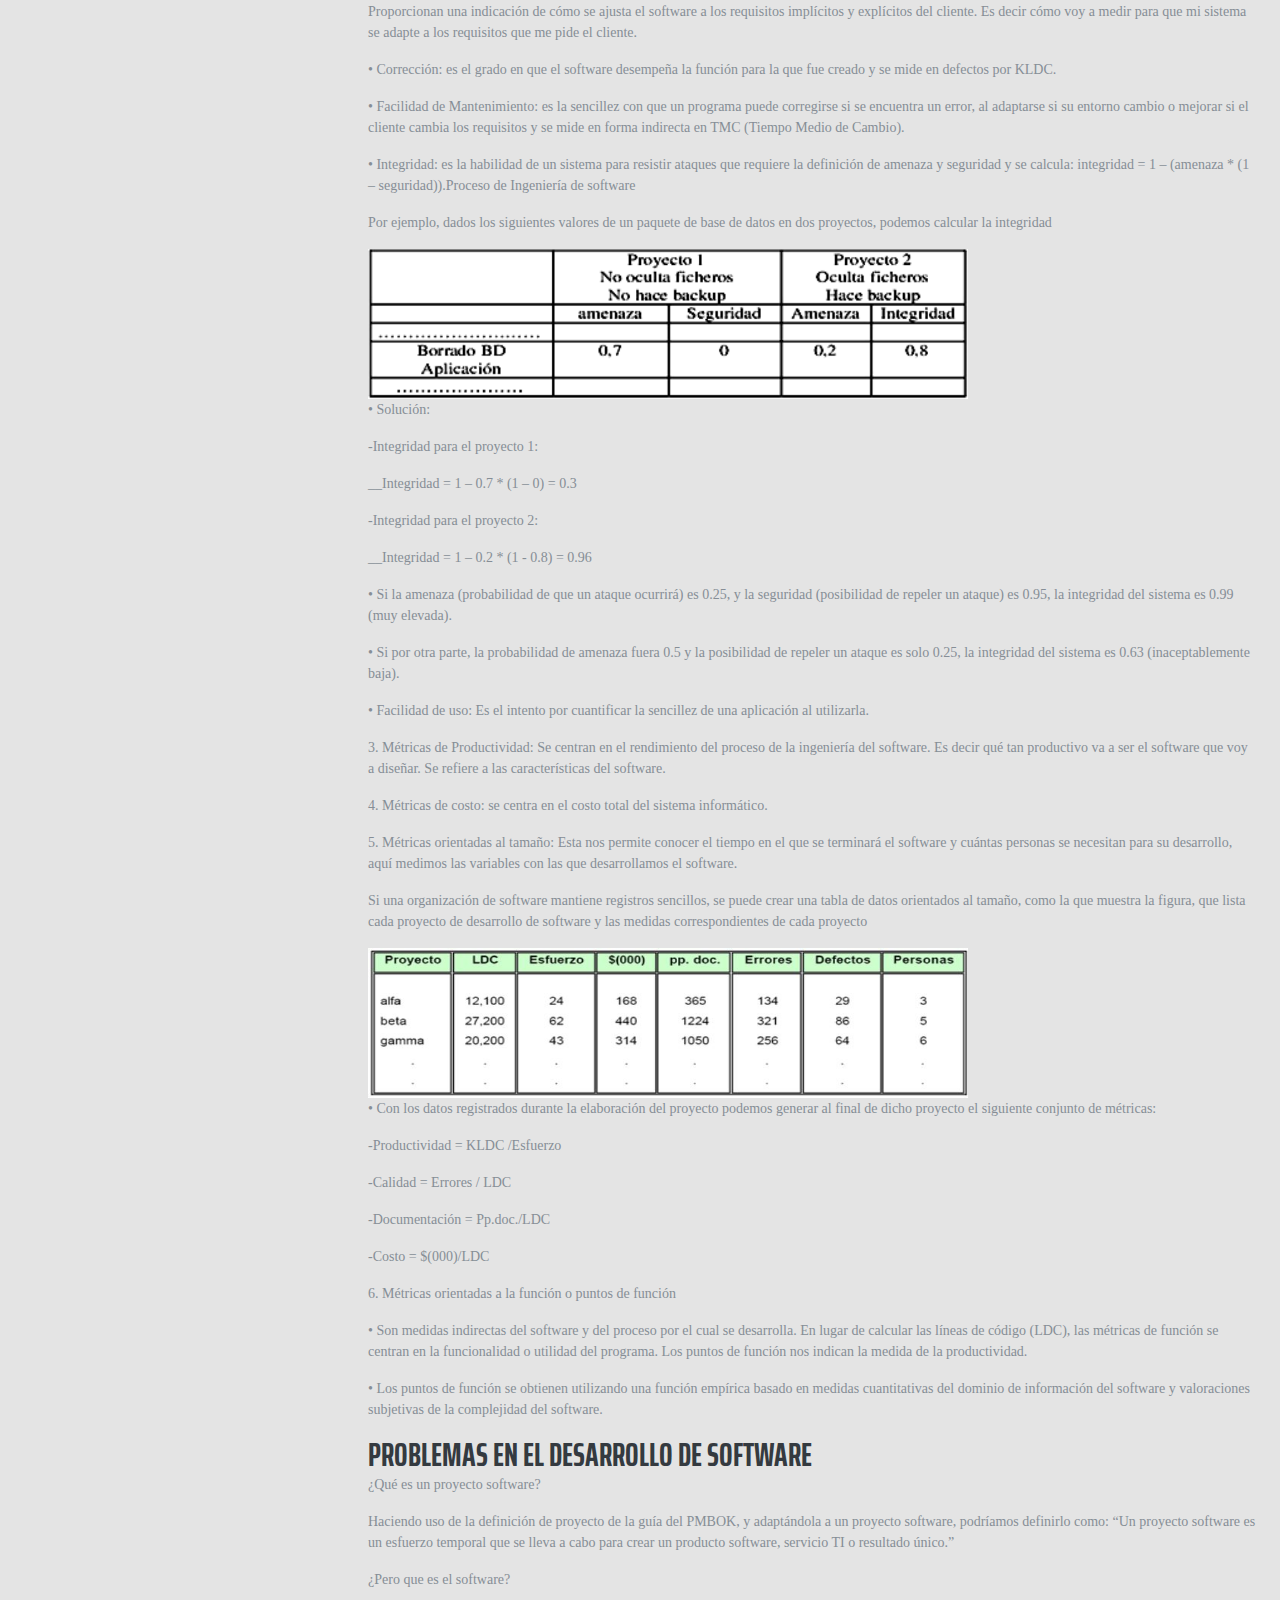
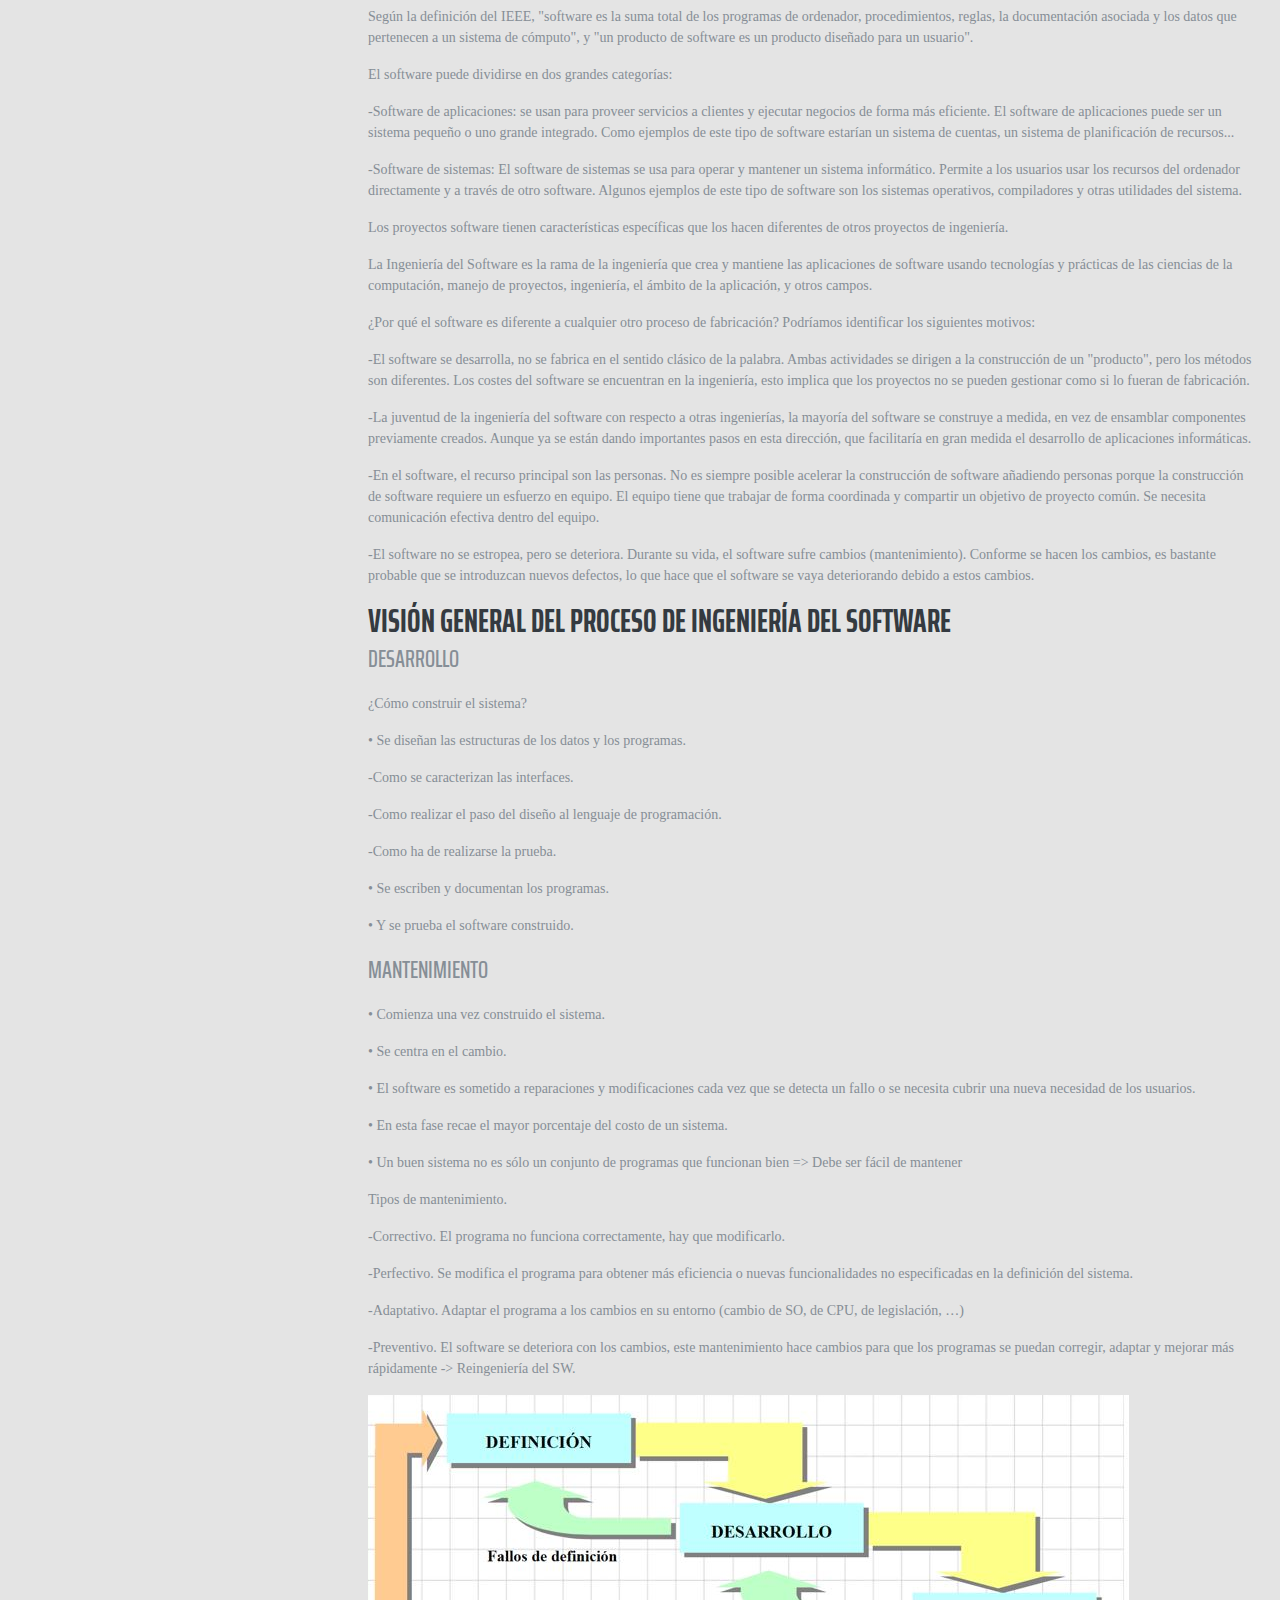
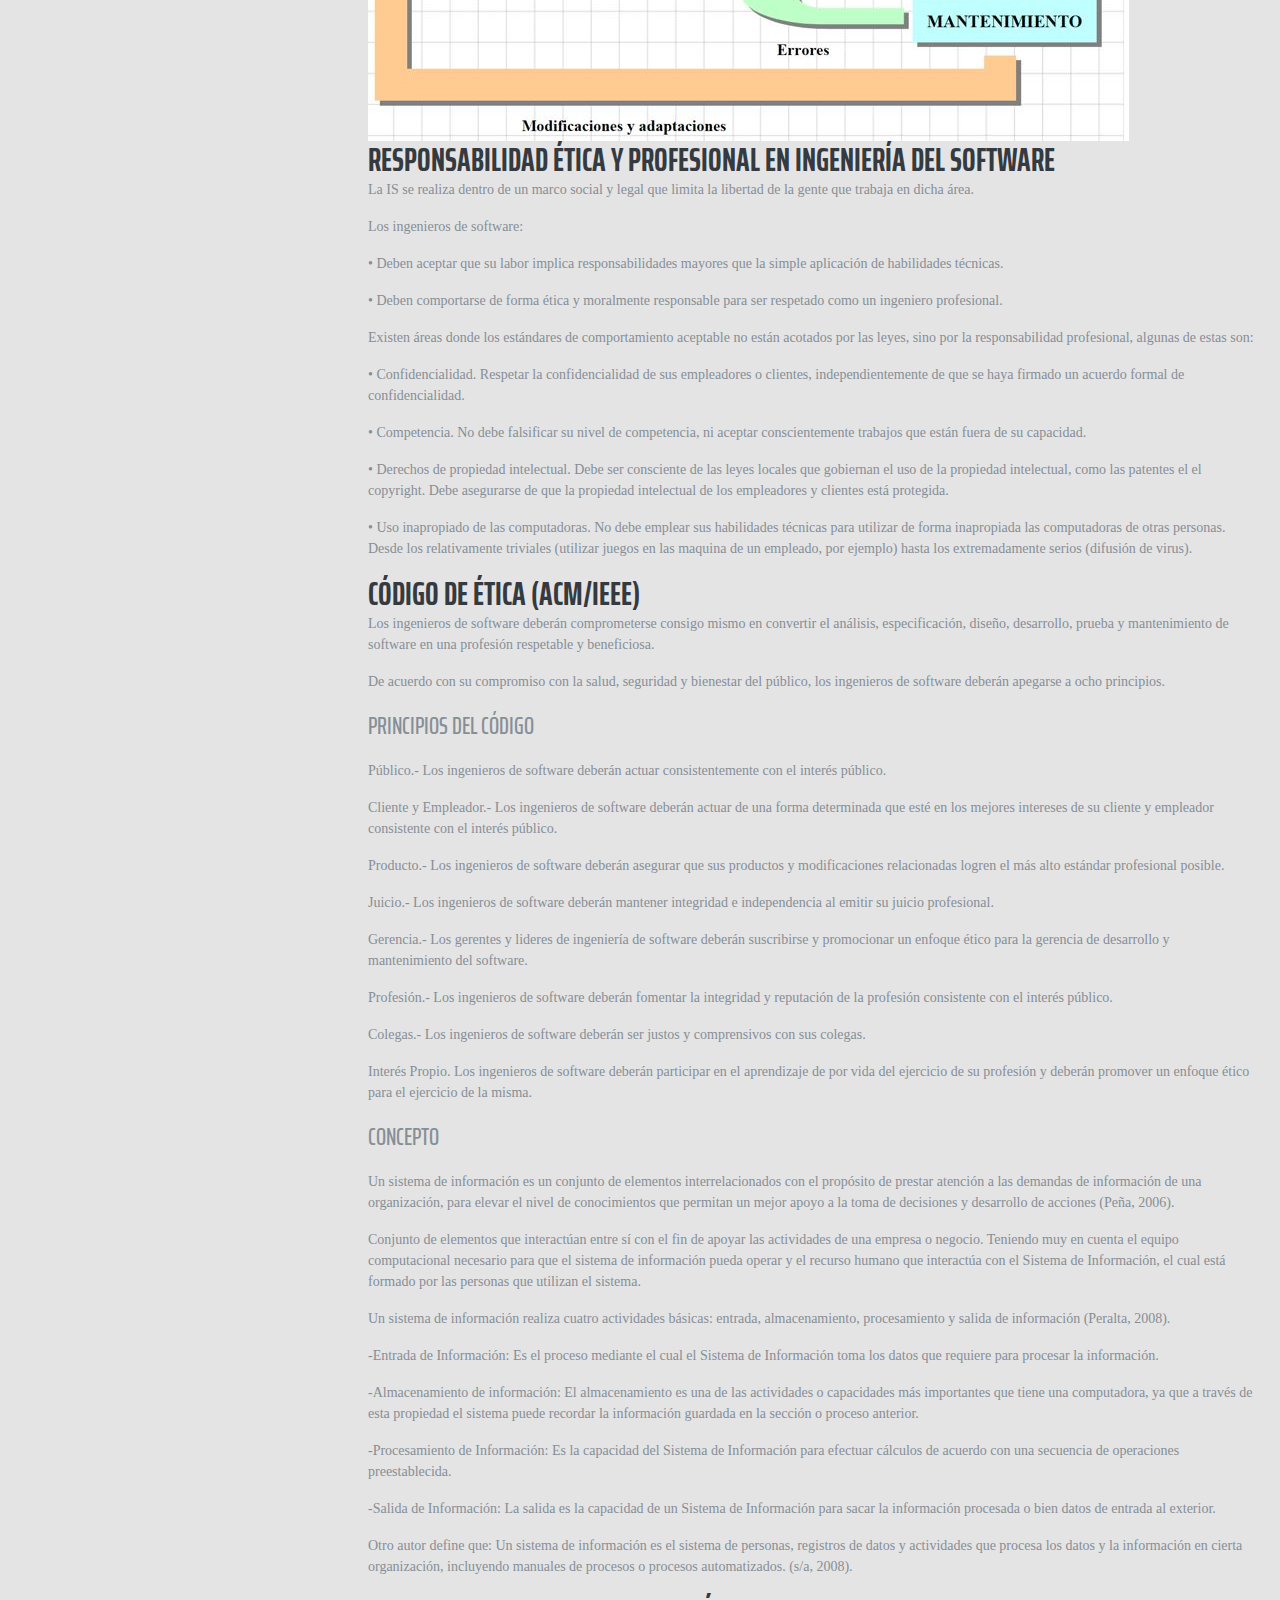
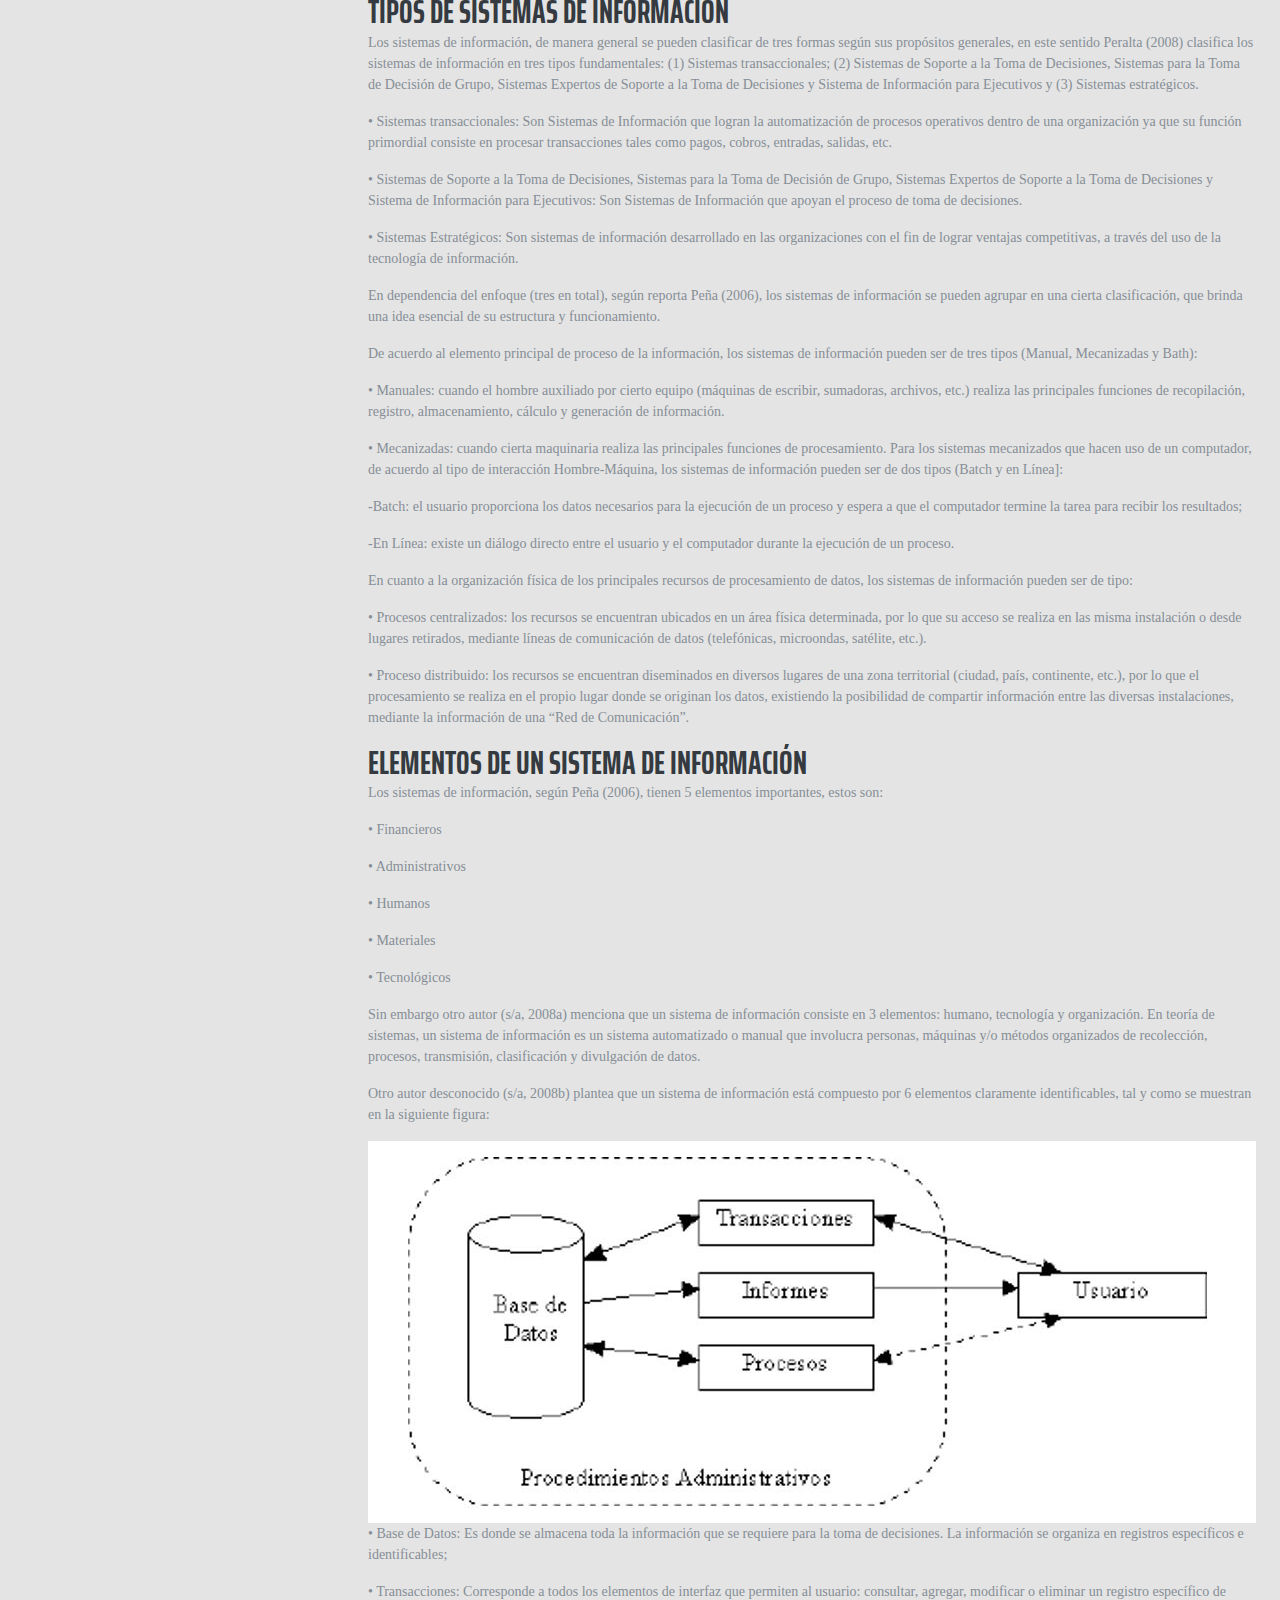
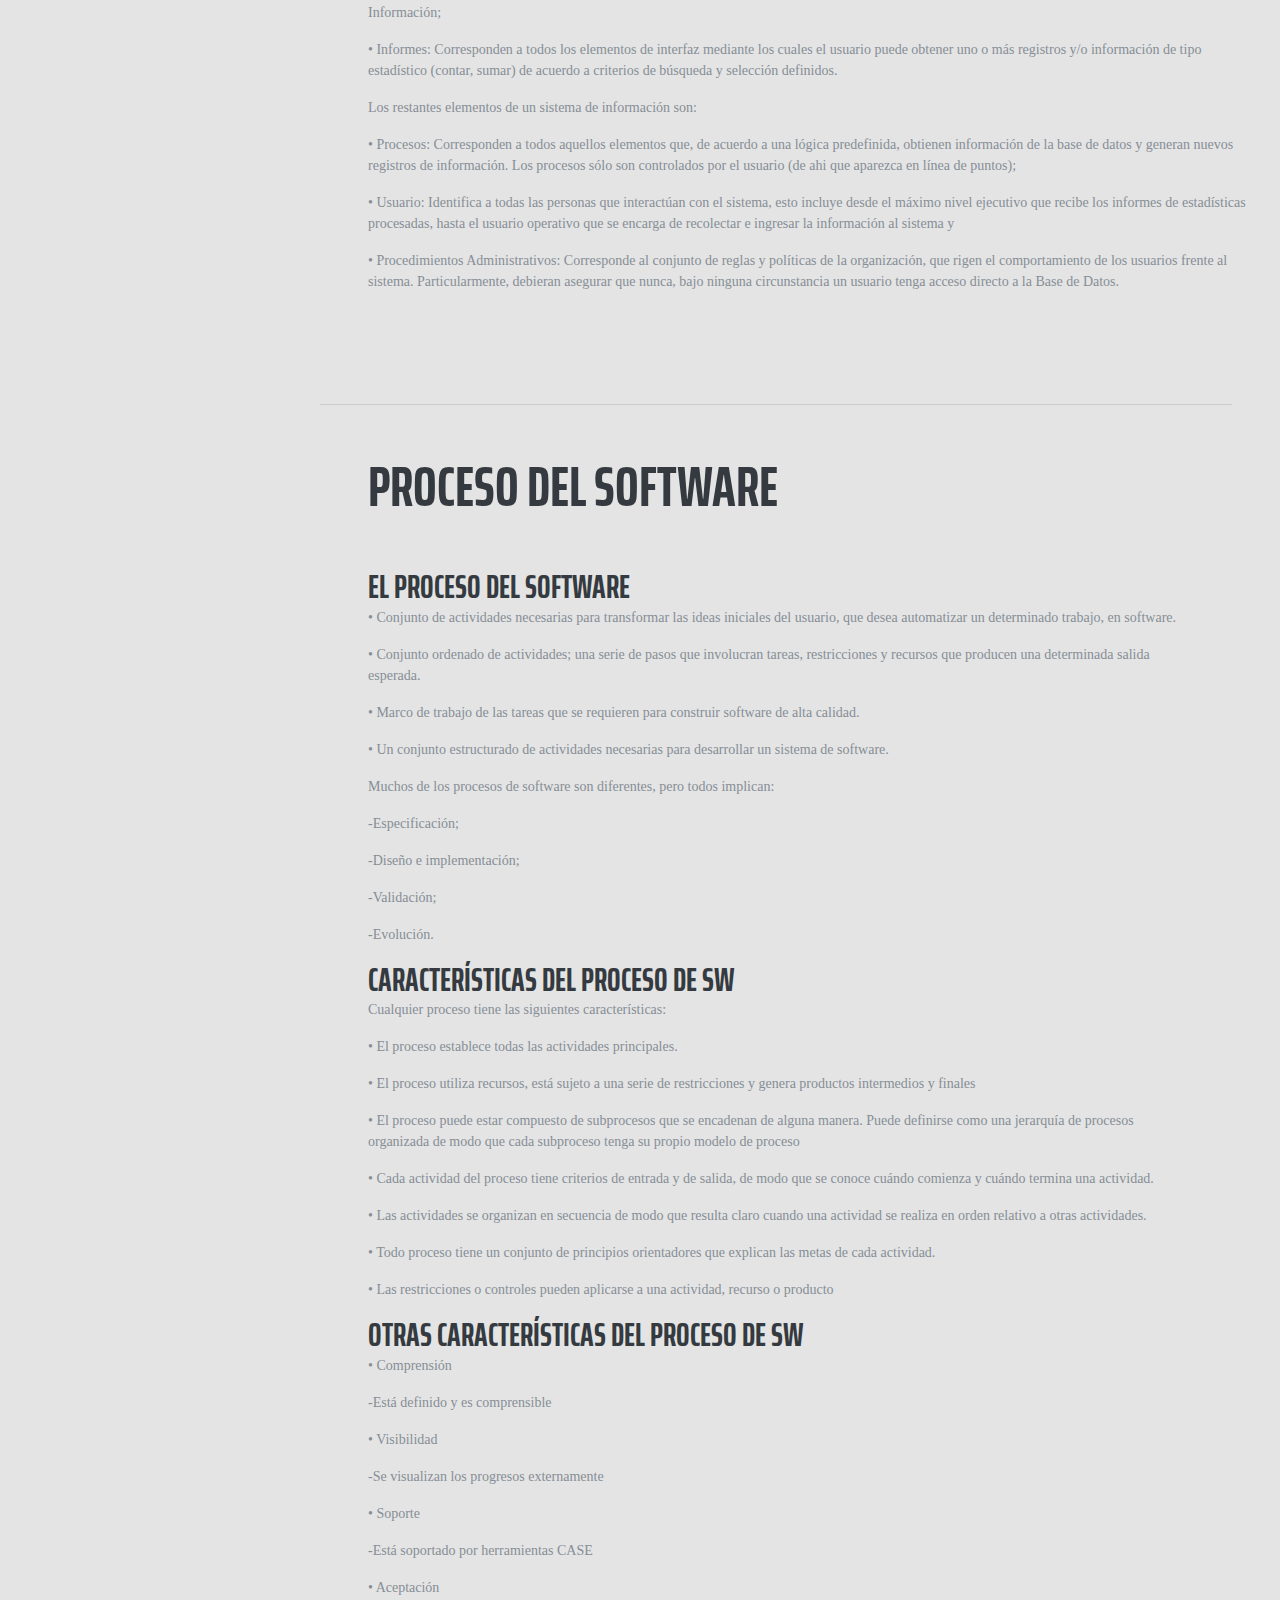
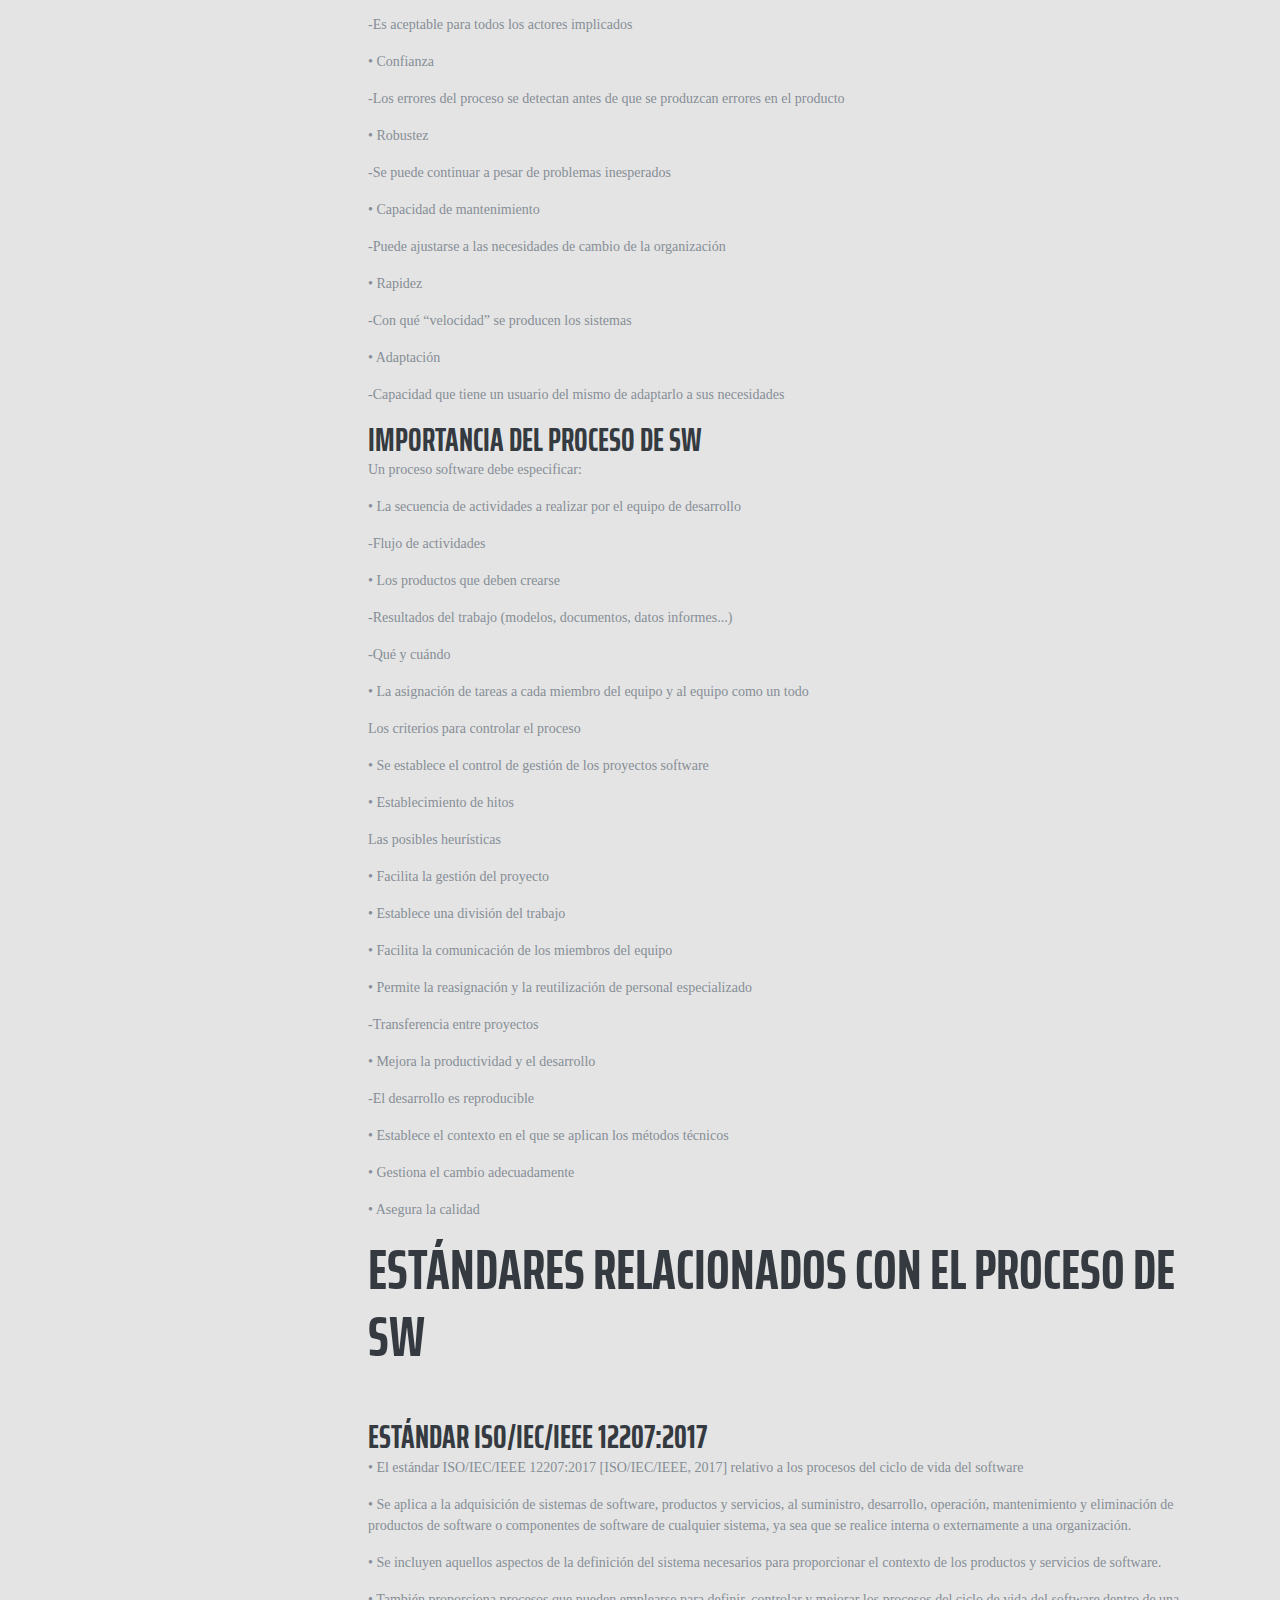
==== commit 77095a45: "1" ====
--- a/index.html
+++ b/index.html
@@ -8,8 +8,8 @@
   <meta name="description" content="">
   <meta name="author" content="">
 
-  <title>Mi página :D</title>
-  <link rel="icon" href="http://www.iconarchive.com/download/i54293/crountch/one-piece-jolly-roger/Luffys-flag.ico" type="image/jpg">
+  <title>Blog - Saúl Baque</title>
+  <link rel="icon" href="img/icono.ico">
 
   <!-- Bootstrap core CSS -->
   <link href="vendor/bootstrap/css/bootstrap.min.css" rel="stylesheet">
@@ -26,39 +26,64 @@
 
 <body id="page-top">
 
-  <nav class="navbar navbar-expand-lg navbar-dark bg-primary fixed-top" id="sideNav">
+  <nav class="navbar navbar-expand-lg navbar-dark bg-primary fixed-top" id="sideNav" href="#about">
     <a class="navbar-brand js-scroll-trigger" href="#page-top">
       <span class="d-block d-lg-none">Saúl Baque Hidalgo</span>
       <span class="d-none d-lg-block">
-        <img class="img-fluid img-profile rounded-circle mx-auto mb-2" src="img/profile.jpg" alt="">
+        <img class="img-fluid img-profile rounded-circle mx-auto mb-2" src="img/profile.jpg" href="#about">
       </span>
     </a>
     <button class="navbar-toggler" type="button" data-toggle="collapse" data-target="#navbarSupportedContent" aria-controls="navbarSupportedContent" aria-expanded="false" aria-label="Toggle navigation">
       <span class="navbar-toggler-icon"></span>
     </button>
     <div class="collapse navbar-collapse" id="navbarSupportedContent">
+
+      <link rel="stylesheet" href="css/menu.css">
       <ul class="navbar-nav">
-        <li class="nav-item">
-          <a class="nav-link js-scroll-trigger" href="#about">Sobre mí</a>
-        </li>
-        <li class="nav-item">
-          <a class="nav-link js-scroll-trigger" href="#experience">Introducción a la Ingeniería en software</a>
-        </li>
-        <li class="nav-item">
-          <a class="nav-link js-scroll-trigger" href="#education">Proceso de Ingeniería de software</a>
-        </li>
-        <li class="nav-item">
-          <a class="nav-link js-scroll-trigger" href="#skills">Proceso del Software</a>
-        </li>
-        <li class="nav-item">
-          <a class="nav-link js-scroll-trigger" href="#interests">Modelo de procesos de software</a>
-        </li>
-        <li class="nav-item">
-          <a class="nav-link js-scroll-trigger" href="#awards">Miguel Botto Tobar</a>
-        </li>
+        <div class="navegacion">
+          <nav>
+            <ul>
+              <li class="nav-item"><a class="nav-link js-scroll-trigger" href="#ed">Experiencia y Educación</a></li>
+              <li class="nav-item"><a class="nav-link js-scroll-trigger" href="#experience1">Clases<span class="navegacion"></span></a>
+              <div class="submenu">
+
+                <div class="submenu-item">
+                  <ul>
+                    <li class="nav-item"><a class="nav-link js-scroll-trigger" href="#experience">Introducción a la Ingeniería de Software</a></li>
+                  </ul>
+                </div>
+
+                <div class="submenu-item">
+                  <ul>
+                    <li class="nav-item"><a class="nav-link js-scroll-trigger" href="#education">Proceso de Ingeniería de software</a></li>
+                  </ul>
+                </div>
+
+                <div class="submenu-item">
+                  <ul>
+                    <li class="nav-item"><a class="nav-link js-scroll-trigger" href="#skills">Proceso del Software</a></li>
+                  </ul>
+                </div>
+
+                <div class="submenu-item">
+                  <ul>
+                    <li class="nav-item"><a class="nav-link js-scroll-trigger" href="#interests">Modelo de procesos de software</a></li>
+                  </ul>
+                </div>
+
+              </div>
+              </li>
+              <li class="nav-item"><a class="nav-link js-scroll-trigger" href="#awards">Ing. Miguel Botto Tobar</a></li>
+            </ul>
+          </nav> 
+        </div>
+
       </ul>
-    </div>
+
+  </div>
   </nav>
+
+  <div class="container-fluid p-0">
 
   <div class="container-fluid p-0">
 
@@ -70,7 +95,7 @@
         <div class="subheading mb-5">Durán, Guayas · El Recreo · (+593) 99 727 3910 ·
           <a href="mailto:saulesbahi1322@gmail.com">saulesbahi1322@gmail.com</a>
         </div>
-        <p class="lead mb-5">Estudio en la Universidad de Guayaquil, estoy en el 1er semestre de la carrera de Ingeniería en Software, y esta es mi página web que muestra las clases recibidas en la asignatura de Introducción en la Ingeniería en Software.</p>
+        <p class="lead mb-5">Estudio en la Universidad de Guayaquil, estoy cursando el 1er semestre de la carrera de Ingeniería en Software, y esta es mi página web que muestra las clases recibidas en la asignatura de Introducción en la Ingeniería en Software.</p>
         <div class="social-icons">
           <a link href="https://github.com/Saul1322">
             <i class="fab fa-github"></i>
@@ -89,9 +114,31 @@
 
     <hr class="m-0">
 
-    <section class="resume-section p-3 p-lg-5 d-flex justify-content-center" id="experience">
+ <section class="resume-section p-3 p-lg-5 d-flex justify-content-center" id="ed">
+      <div class="w-100">
+        <h2 class="mb-5">Experiencia y Educación</h2>
+
+        <div class="resume-item d-flex flex-column flex-md-row justify-content-between mb-5">
+          <div class="resume-content">
+            <h3 class="mb-0">Educación Básica y Bachillerato</h3>
+            <div class="subheading mb-3">Colegio Fiscal Provincia del Cañar</div>
+            <p>Cursé mis estudios en el Colegio Provincia del Cañar del Cantón Durán, me gradué en Bachillerato Técnico en Informática, aunque no poseo mucho conocimiento sobre programación en general, solo Lenguaje C (Básico).</p>
+          </div>
+          <div class="resume-date text-md-right">
+            <span class="text-primary"><b>2019</b></span>
+          </div>
+        </div>
+
+        </div>
+
+      </div>
+
+    </section>
+
+    <section class="resume-section p-3 p-lg-5 d-flex justify-content-center" id="experience1">
       <div class="w-100">
         <h2 class="mb-5">Introducción a la Ingeniería en software</h2>
+        <section class="resume-section p-3 p-lg-5 d-flex justify-content-center" id="experience">
           <div class="resume-content">
             <h3 class="mb-0">FUNDAMENTOS A LA INGENIERÍA DE SOFTWARE </h3>
             <div class="subheading mb-3">Definición de IS</div>
@@ -223,7 +270,7 @@
               <p>__Integridad = 1 – 0.2 * (1 - 0.8) = 0.96</p>
               <p>•  Si la amenaza (probabilidad de que un ataque ocurrirá) es 0.25, y la seguridad (posibilidad de repeler un ataque) es 0.95, la integridad del sistema es 0.99 (muy elevada).</p>
               <p>•  Si por otra parte, la probabilidad de amenaza fuera 0.5 y la posibilidad de repeler un ataque es solo 0.25, la integridad del sistema es 0.63 (inaceptablemente baja).</p>
-              <p>•  Facilidad de uso: Es el intento por cuantificar la sencillez de una aplicación al u7lizarla.</p>
+              <p>•  Facilidad de uso: Es el intento por cuantificar la sencillez de una aplicación al utilizarla.</p>
               <p>3. Métricas de Productividad: Se centran en el rendimiento del proceso de la ingeniería del software. Es decir qué tan productivo va a ser el software que voy a diseñar. Se refiere a las características del software.</p>
               <p>4. Métricas de costo: se centra en el costo total del sistema informático.</p>
               <p>5. Métricas orientadas al tamaño: Esta nos permite conocer el tiempo en el que se terminará el software y cuántas personas se necesitan para su desarrollo, aquí medimos las variables con las que desarrollamos el software.</p>
@@ -647,13 +694,13 @@
 
     <section class="resume-section p-3 p-lg-5 d-flex align-items-center" id="awards">
       <div class="w-100">
-        <img src="https://research.tue.nl/files-asset/107961308/Botto_Tobar_Miguel_WI_PO_AS_0168_PhD.jpg" width="278" height="378">
-        <h2 class="mb-5">Miguel Botto Tobar</h2>
+        <img src="img/ing.JPG" width="278" height="378">
+        <h2 class="mb-5">ING. Miguel Botto Tobar</h2>
         <p>•  Ingeniero en Sistemas Computacionales – UNEMI, Ecuador</p>
         <p>•  Master en Ingeniería de Software, Métodos Formales y Sistemas de Información – UPV, Valencia – España.</p>
         <p>•  Estudiante del Doctorado en Ciencias de la Computación – TUe, Eindhoven – Holanda.</p>
         <a href="https://research.tue.nl/en/persons/miguel-botto-tobar
-">-https://research.tue.nl/en/persons/miguel-botto-tobar</a>
+          ">-https://research.tue.nl/en/persons/miguel-botto-tobar</a>
         <p>-My current research project is related to aspects concerning Stack Overflow usage to supporting non-English-speaking Software Developers.</p>
         <p>-Interests: Software Engineering; Model-Driven Development; Software Evolution; Social Aspects; Cloud Computing;</p>
       </div>
--- a/css/resume.min.css
+++ b/css/resume.min.css
@@ -1,5 +1,88 @@
-/*!
- * Start Bootstrap - Resume v5.0.8 (https://startbootstrap.com/template-overviews/resume)
- * Copyright 2013-2019 Start Bootstrap
- * Licensed under MIT (https://github.com/BlackrockDigital/startbootstrap-resume/blob/master/LICENSE)
- */body{font-family:Muli,-apple-system,BlinkMacSystemFont,'Segoe UI',Roboto,'Helvetica Neue',Arial,sans-serif,'Apple Color Emoji','Segoe UI Emoji','Segoe UI Symbol','Noto Color Emoji';padding-top:54px;color:#868e96}@media (min-width:992px){body{padding-top:0;padding-left:17rem}}h1,h2,h3,h4,h5,h6{font-family:'Saira Extra Condensed',-apple-system,BlinkMacSystemFont,'Segoe UI',Roboto,'Helvetica Neue',Arial,sans-serif,'Apple Color Emoji','Segoe UI Emoji','Segoe UI Symbol','Noto Color Emoji';font-weight:700;text-transform:uppercase;color:#343a40}h1{font-size:6rem;line-height:5.5rem}h2{font-size:3.5rem}h3{font-size:2rem}p.lead{font-size:1.15rem;font-weight:400}.subheading{text-transform:uppercase;font-weight:500;font-family:'Saira Extra Condensed',-apple-system,BlinkMacSystemFont,'Segoe UI',Roboto,'Helvetica Neue',Arial,sans-serif,'Apple Color Emoji','Segoe UI Emoji','Segoe UI Symbol','Noto Color Emoji';font-size:1.5rem}.social-icons a{display:inline-block;height:3.5rem;width:3.5rem;background-color:#495057;color:#fff!important;border-radius:100%;text-align:center;font-size:1.5rem;line-height:3.5rem;margin-right:1rem}.social-icons a:last-child{margin-right:0}.social-icons a:hover{background-color:#bd5d38}.dev-icons{font-size:3rem}.dev-icons .list-inline-item i:hover{color:#bd5d38}#sideNav .navbar-nav .nav-item .nav-link{font-weight:800;letter-spacing:.05rem;text-transform:uppercase}#sideNav .navbar-toggler:focus{outline-color:#d48a6e}@media (min-width:992px){#sideNav{text-align:center;position:fixed;top:0;left:0;display:flex;flex-direction:column;width:17rem;height:100vh}#sideNav .navbar-brand{display:flex;margin:auto auto 0;padding:.5rem}#sideNav .navbar-brand .img-profile{max-width:10rem;max-height:10rem;border:.5rem solid rgba(255,255,255,.2)}#sideNav .navbar-collapse{display:flex;align-items:flex-start;flex-grow:0;width:100%;margin-bottom:auto}#sideNav .navbar-collapse .navbar-nav{flex-direction:column;width:100%}#sideNav .navbar-collapse .navbar-nav .nav-item{display:block}#sideNav .navbar-collapse .navbar-nav .nav-item .nav-link{display:block}}section.resume-section{padding-top:5rem!important;padding-bottom:5rem!important;max-width:75rem}section.resume-section .resume-item .resume-date{min-width:none}@media (min-width:768px){section.resume-section{min-height:100vh}section.resume-section .resume-item .resume-date{min-width:18rem}}@media (min-width:992px){section.resume-section{padding-top:3rem!important;padding-bottom:3rem!important}}.bg-primary{background-color:#dbb55a!important}.text-primary{color:#47bf4b!important}a{color:#6fbd72}a:active,a:focus,a:hover{color:#824027}+/*!
+ * Start Bootstrap - Resume v5.0.8 (https://startbootstrap.com/template-overviews/resume)
+ * Copyright 2013-2019 Start Bootstrap
+ * Licensed under MIT (https://github.com/BlackrockDigital/startbootstrap-resume/blob/master/LICENSE)
+ */body{font-family:Muli,-apple-system,BlinkMacSystemFont,'Segoe UI',Roboto,'Helvetica Neue',Arial,sans-serif,'Apple Color Emoji','Segoe UI Emoji','Segoe UI Symbol','Noto Color Emoji';padding-top:54px;color:#868e96}@media (min-width:992px){body{padding-top:0;padding-left:17rem}}h1,h2,h3,h4,h5,h6{font-family:'Saira Extra Condensed',-apple-system,BlinkMacSystemFont,'Segoe UI',Roboto,'Helvetica Neue',Arial,sans-serif,'Apple Color Emoji','Segoe UI Emoji','Segoe UI Symbol','Noto Color Emoji';font-weight:700;text-transform:uppercase;color:#343a40}h1{font-size:6rem;line-height:5.5rem}h2{font-size:3.5rem}h3{font-size:2rem}p.lead{font-size:1.15rem;font-weight:400}.subheading{text-transform:uppercase;font-weight:500;font-family:'Saira Extra Condensed',-apple-system,BlinkMacSystemFont,'Segoe UI',Roboto,'Helvetica Neue',Arial,sans-serif,'Apple Color Emoji','Segoe UI Emoji','Segoe UI Symbol','Noto Color Emoji';font-size:1.5rem}.social-icons a{display:inline-block;height:3.5rem;width:3.5rem;background-color:#495057;color:#fff!important;border-radius:100%;text-align:center;font-size:1.5rem;line-height:3.5rem;margin-right:1rem}.social-icons a:last-child{margin-right:0}.social-icons a:hover{background-color:#bd5d38}.dev-icons{font-size:3rem}.dev-icons .list-inline-item i:hover{color:#bd5d38}#sideNav .navbar-nav .nav-item .nav-link{font-weight:800;letter-spacing:.05rem;text-transform:uppercase}#sideNav .navbar-toggler:focus{outline-color:#d48a6e}@media (min-width:992px){#sideNav{text-align:center;position:fixed;top:0;left:0;display:flex;flex-direction:column;width:17rem;height:100vh}#sideNav .navbar-brand{display:flex;margin:auto auto 0;padding:.5rem}#sideNav .navbar-brand .img-profile{max-width:10rem;max-height:10rem;border:.5rem solid rgba(255,255,255,.2)}#sideNav .navbar-collapse{display:flex;align-items:flex-start;flex-grow:0;width:100%;margin-bottom:auto}#sideNav .navbar-collapse .navbar-nav{flex-direction:column;width:100%}#sideNav .navbar-collapse .navbar-nav .nav-item{display:block}#sideNav .navbar-collapse .navbar-nav .nav-item .nav-link{display:block}}section.resume-section{padding-top:5rem!important;padding-bottom:5rem!important;max-width:75rem}section.resume-section .resume-item .resume-date{min-width:none}@media (min-width:768px){section.resume-section{min-height:100vh}section.resume-section .resume-item .resume-date{min-width:18rem}}@media (min-width:992px){section.resume-section{padding-top:3rem!important;padding-bottom:3rem!important}}.bg-primary{background-color:#dbb55a!important}.text-primary{color:#47bf4b!important}a{color:#6fbd72}a:active,a:focus,a:hover{color:#824027}
+
+*{
+	margin: 0;
+	padding: 0;
+}
+
+body{
+	background: #e4e4e4;
+	font-family: 'Raleway';
+	font-size: 14px;
+}
+
+.navegacion{
+	width: 100%;
+}
+
+.navegacion nav{
+	width: 90%;
+	max-width: 1100px;
+	background: #dbb55a;
+	margin: 40px auto;
+}
+
+.navegacion nav ul{
+	list-style: none;
+	position: relative;
+}
+
+.navegacion nav > ul > li{
+	display: inline-block;
+}
+
+.navegacion nav > ul > li > a{
+	color: #dbb55a;
+	text-decoration: none;
+	display: block;
+	padding: 20px;
+}
+
+.navegacion nav > ul > li > a span{
+	font-size: 20px;
+	position: absolute;
+	bottom: -8px;
+	display: none;
+}
+
+.navegacion nav > ul > li:hover span{
+	display: block;
+}
+
+.navegacion nav ul li .submenu{
+	background: #dbb55a;
+	padding: 20px;
+	position: absolute;
+	display: none;
+	-webkit-box-shadow: 0px 0px 5px 1px rgba(0,0,0,0.24);
+	-moz-box-shadow: 0px 0px 5px 1px rgba(0,0,0,0.24);
+	box-shadow: 0px 0px 5px 1px rgba(0,0,0,0.24);
+}
+
+.navegacion nav ul li:hover .submenu{
+	display: flex;
+}
+
+.navegacion nav ul li .submenu .submenu-items{
+	margin: 0 20px;
+}
+
+.navegacion nav ul li .submenu .submenu-items p{
+	font-weight: 600;
+	width: 110px;
+	display: block;
+	padding-bottom: 5px;
+	border-bottom: 1px solid #565656;
+	margin-bottom: 10px;
+}
+
+.navegacion nav ul li .submenu .submenu-items a{
+	color: #474747;
+	text-decoration: none;
+	margin: 6px 0;
+	display: block;
+}--- a/css/menu.css
+++ b/css/menu.css
@@ -0,0 +1,82 @@
+*{
+	margin: 0;
+	padding: 0;
+}
+
+body{
+	background: #e4e4e4;
+	font-family: 'Raleway';
+	font-size: 14px;
+}
+
+.navegacion{
+	width: 100%;
+}
+
+.navegacion nav{
+	width: 90%;
+	max-width: 1100px;
+	background: #dbb55a;
+	margin: 40px auto;
+}
+
+.navegacion nav ul{
+	list-style: none;
+	position: relative;
+}
+
+.navegacion nav > ul > li{
+	display: inline-block;
+}
+
+.navegacion nav > ul > li > a{
+	color: #dbb55a;
+	text-decoration: none;
+	display: block;
+	padding: 20px;
+}
+
+.navegacion nav > ul > li > a span{
+	font-size: 20px;
+	position: absolute;
+	bottom: -8px;
+	display: none;
+}
+
+.navegacion nav > ul > li:hover span{
+	display: block;
+}
+
+.navegacion nav ul li .submenu{
+	background: #dbb55a;
+	padding: 20px;
+	position: absolute;
+	display: none;
+	-webkit-box-shadow: 0px 0px 5px 1px rgba(0,0,0,0.24);
+	-moz-box-shadow: 0px 0px 5px 1px rgba(0,0,0,0.24);
+	box-shadow: 0px 0px 5px 1px rgba(0,0,0,0.24);
+}
+
+.navegacion nav ul li:hover .submenu{
+	display: flex;
+}
+
+.navegacion nav ul li .submenu .submenu-items{
+	margin: 0 20px;
+}
+
+.navegacion nav ul li .submenu .submenu-items p{
+	font-weight: 600;
+	width: 110px;
+	display: block;
+	padding-bottom: 5px;
+	border-bottom: 1px solid #565656;
+	margin-bottom: 10px;
+}
+
+.navegacion nav ul li .submenu .submenu-items a{
+	color: #474747;
+	text-decoration: none;
+	margin: 6px 0;
+	display: block;
+}